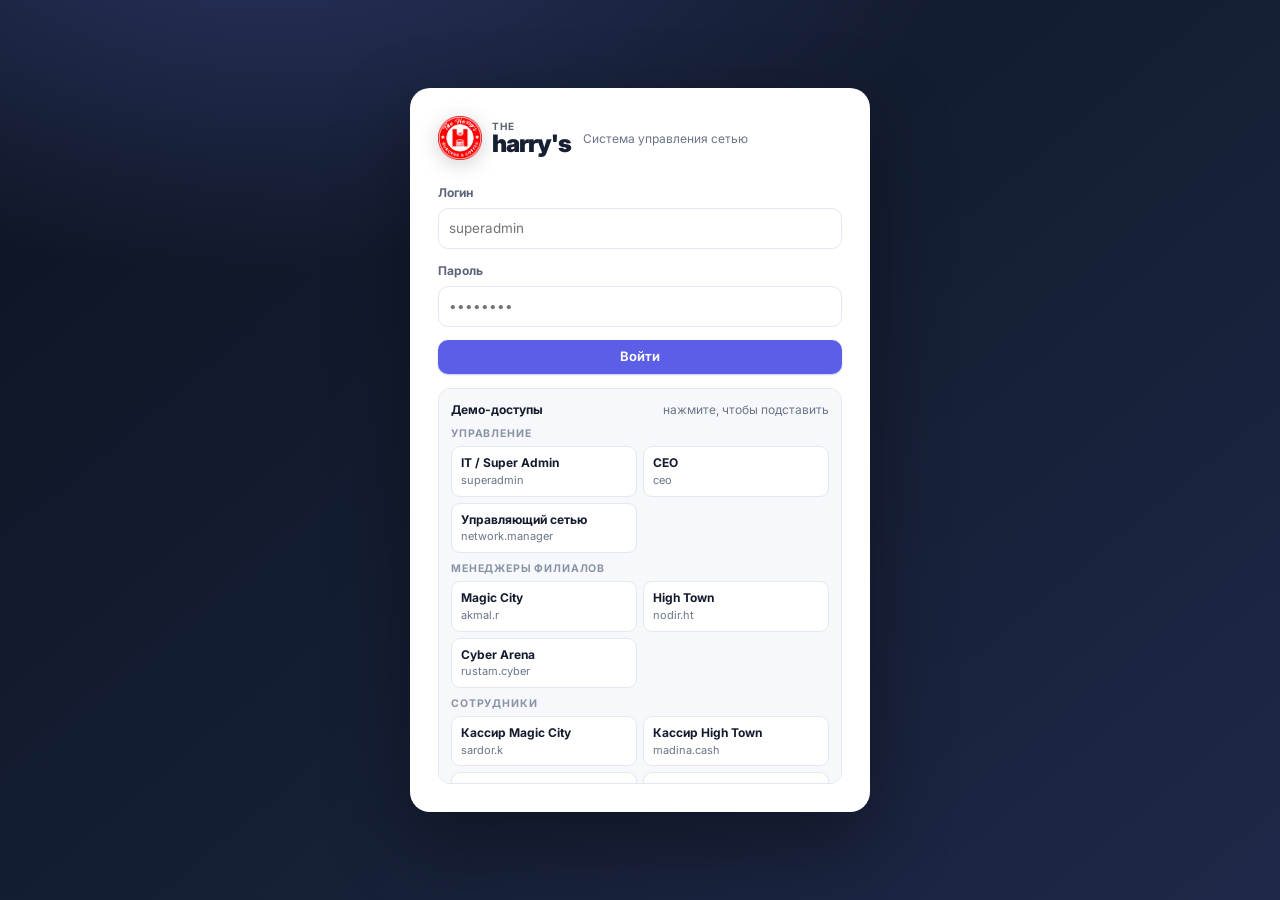
==== index.html @ 02c543fb "the harry's V20: стабильность, Центр платежей CEO, цепочки склада, Excel, мобильная версия" ====
<!DOCTYPE html>
<html lang="ru">
<head>
  <meta charset="UTF-8" />
  <meta name="viewport" content="width=device-width, initial-scale=1.0" />
  <title>the harry's — система управления</title>
  <link rel="preconnect" href="https://fonts.googleapis.com">
  <link rel="preconnect" href="https://fonts.gstatic.com" crossorigin>
  <link href="https://fonts.googleapis.com/css2?family=Inter:wght@400;500;600;700;800&display=swap" rel="stylesheet">
  <style>
    :root{
      --bg:#f6f8fb;--panel:#fff;--text:#172033;--muted:#72809b;--line:#e7ebf2;
      --nav:#101827;--nav2:#172235;--accent:#5f64ff;--accent-soft:#eef0ff;
      --red:#e74b55;--red-soft:#fff0f1;--green:#22a06b;--green-soft:#eaf8f1;
      --yellow:#d99216;--yellow-soft:#fff7e8;--blue:#3276e8;--blue-soft:#edf4ff;
      --shadow:0 12px 30px rgba(22,34,58,.07);--r:18px;
    }
    *{box-sizing:border-box} body{margin:0;font-family:Inter,system-ui,sans-serif;background:var(--bg);color:var(--text)}
    button,input,select,textarea{font:inherit} button{cursor:pointer}
    .app{display:grid;grid-template-columns:270px 1fr;min-height:100vh}
    aside{background:linear-gradient(180deg,var(--nav),#0c1320);color:#d6deea;padding:20px 14px;position:sticky;top:0;height:100vh;overflow:auto}
    .brand{display:flex;align-items:center;gap:12px;padding:7px 10px 24px;font-weight:800;color:#fff}.logo{width:38px;height:38px;border-radius:12px;background:linear-gradient(135deg,#7b7fff,#575cff);display:grid;place-items:center;box-shadow:0 8px 22px rgba(95,100,255,.35)}
    .nav-title{font-size:11px;letter-spacing:.12em;text-transform:uppercase;color:#6f7d94;padding:14px 12px 7px}.nav-item{display:flex;align-items:center;gap:11px;padding:11px 12px;border-radius:11px;margin:3px 0;color:#aeb9ca;text-decoration:none;font-size:14px;font-weight:600}.nav-item:hover,.nav-item.active{background:var(--nav2);color:#fff}.nav-item.active{box-shadow:inset 3px 0 0 #7378ff}.dot{width:8px;height:8px;border-radius:50%;background:#727cff}.badge{margin-left:auto;background:#26354e;border-radius:999px;padding:2px 8px;font-size:11px}
    main{min-width:0}.topbar{height:76px;background:rgba(255,255,255,.92);border-bottom:1px solid var(--line);display:flex;align-items:center;justify-content:space-between;padding:0 28px;position:sticky;top:0;z-index:10;backdrop-filter:blur(12px)}
    .top-left{display:flex;gap:12px;align-items:center}.branch-select{border:1px solid var(--line);background:#fff;border-radius:11px;padding:10px 13px;font-weight:600;color:var(--text)}.user{display:flex;align-items:center;gap:10px}.avatar{width:38px;height:38px;border-radius:50%;background:#e7eaff;display:grid;place-items:center;font-weight:800;color:var(--accent)}
    .content{padding:26px 28px 50px;max-width:1600px;margin:auto}.page{display:none}.page.active{display:block}.page-head{display:flex;justify-content:space-between;gap:18px;align-items:flex-start;margin-bottom:22px}.page-head h1{margin:0 0 7px;font-size:28px}.subtitle{color:var(--muted);font-size:14px}
    .btn{border:0;border-radius:11px;padding:10px 14px;font-weight:700;display:inline-flex;align-items:center;gap:8px}.btn.primary{background:var(--accent);color:white}.btn.secondary{background:white;border:1px solid var(--line);color:var(--text)}.btn.danger{background:var(--red-soft);color:var(--red)}
    .grid{display:grid;gap:16px}.kpis{grid-template-columns:repeat(4,minmax(0,1fr));margin-bottom:18px}.card{background:var(--panel);border:1px solid var(--line);border-radius:var(--r);box-shadow:var(--shadow)}.kpi{padding:18px}.kpi-label{font-size:13px;color:var(--muted);margin-bottom:9px}.kpi-val{font-size:26px;font-weight:800}.delta{font-size:12px;margin-top:8px}.good{color:var(--green)}.bad{color:var(--red)}.warn{color:var(--yellow)}
    .split{grid-template-columns:1.35fr .65fr}.panel{padding:18px}.panel h3{font-size:16px;margin:0 0 15px}.table-wrap{overflow:auto;border:1px solid var(--line);border-radius:14px}table{width:100%;border-collapse:collapse;min-width:880px;background:#fff}th,td{text-align:left;padding:12px 13px;border-bottom:1px solid var(--line);font-size:13px;white-space:nowrap}th{background:#fafbfc;color:#68758c;font-size:12px;font-weight:700}tbody tr:hover{background:#fbfcfe}tbody tr:last-child td{border-bottom:0}.status{display:inline-flex;align-items:center;gap:6px;border-radius:999px;padding:5px 9px;font-size:11px;font-weight:700}.status.green{background:var(--green-soft);color:var(--green)}.status.red{background:var(--red-soft);color:var(--red)}.status.yellow{background:var(--yellow-soft);color:var(--yellow)}.status.blue{background:var(--blue-soft);color:var(--blue)}
    .filters{display:flex;flex-wrap:wrap;gap:9px;margin-bottom:14px}.filter,input,select{border:1px solid var(--line);background:#fff;border-radius:10px;padding:10px 11px;color:var(--text)}.filter{font-size:13px}.filter.active{background:var(--accent-soft);border-color:#ccd0ff;color:#4d52e7;font-weight:700}
    .branch-grid{grid-template-columns:repeat(3,minmax(0,1fr))}.branch-card{padding:18px}.branch-card-top{display:flex;justify-content:space-between;align-items:center}.branch-card h3{margin:0}.mini{font-size:12px;color:var(--muted)}.progress{height:7px;background:#eef1f6;border-radius:99px;overflow:hidden;margin:14px 0 8px}.progress span{display:block;height:100%;background:var(--accent);border-radius:99px}.branch-stats{display:grid;grid-template-columns:1fr 1fr;gap:11px;margin-top:15px}.metric{background:#f8f9fc;padding:11px;border-radius:11px}.metric b{display:block;margin-top:4px}
    .alert-list{display:grid;gap:10px}.alert{border:1px solid var(--line);border-radius:12px;padding:12px 13px;display:flex;gap:11px;align-items:flex-start}.alert .ico{width:32px;height:32px;border-radius:10px;display:grid;place-items:center;background:var(--red-soft)}.alert p{margin:3px 0 0;color:var(--muted);font-size:12px}
    .tabs{display:flex;gap:8px;border-bottom:1px solid var(--line);margin-bottom:18px;overflow:auto}.tab{border:0;background:transparent;padding:12px 13px;color:var(--muted);font-weight:700;border-bottom:2px solid transparent}.tab.active{color:var(--accent);border-color:var(--accent)}
    .inventory-row-input{width:100px}.low td{background:#fff8f8}.low td:first-child{box-shadow:inset 3px 0 0 var(--red)}
    .summary-box{display:grid;grid-template-columns:repeat(5,1fr);gap:10px;margin-bottom:16px}.sum{padding:13px;border-radius:12px;background:#f8f9fc}.sum small{display:block;color:var(--muted);margin-bottom:5px}.sum b{font-size:18px}
    .flow{display:flex;align-items:center;gap:8px;flex-wrap:wrap}.flow-step{padding:8px 11px;border-radius:10px;background:#f4f6fa;font-size:12px;font-weight:700}.arrow{color:#a0aabe}
    .modal{position:fixed;inset:0;background:rgba(7,12,20,.48);display:none;align-items:center;justify-content:center;z-index:100;padding:20px}.modal.show{display:flex}.modal-card{width:min(680px,100%);max-height:88vh;overflow:auto;background:white;border-radius:20px;padding:22px;box-shadow:0 28px 80px rgba(0,0,0,.24)}.modal-head{display:flex;justify-content:space-between;align-items:center;margin-bottom:18px}.modal-head h2{margin:0}.form-grid{display:grid;grid-template-columns:1fr 1fr;gap:13px}.field{display:grid;gap:6px}.field label{font-size:12px;color:var(--muted);font-weight:700}.field.full{grid-column:1/-1}.field input,.field select,.field textarea{width:100%;border:1px solid var(--line);border-radius:10px;padding:10px}.modal-actions{display:flex;justify-content:flex-end;gap:9px;margin-top:18px}
    .toast{position:fixed;right:26px;bottom:26px;background:#172033;color:#fff;padding:12px 15px;border-radius:12px;display:none;z-index:200;font-size:13px;box-shadow:var(--shadow)}.toast.show{display:block}
    .user-card{padding:16px;display:grid;gap:12px}.user-card-head{display:flex;align-items:flex-start;justify-content:space-between;gap:12px}.user-ident{display:flex;gap:11px;align-items:center}.user-avatar{width:42px;height:42px;border-radius:13px;background:var(--accent-soft);display:grid;place-items:center;font-weight:800;color:var(--accent)}.chips{display:flex;gap:6px;flex-wrap:wrap}.chip{padding:5px 8px;border-radius:999px;background:#f2f4f8;font-size:11px;font-weight:700;color:#596780}.chip.branch{background:var(--blue-soft);color:var(--blue)}.chip.role{background:var(--accent-soft);color:#5157da}.perm-grid{display:grid;grid-template-columns:repeat(4,minmax(0,1fr));gap:8px}.perm{border:1px solid var(--line);border-radius:10px;padding:9px;background:#fff;font-size:12px;display:flex;gap:7px;align-items:center}.perm input{margin:0}.access-note{padding:12px 14px;border-radius:12px;background:var(--yellow-soft);color:#875d12;font-size:13px;margin-bottom:14px}.toolbar{display:flex;gap:9px;flex-wrap:wrap;align-items:center}.toolbar .filter{min-width:160px}.access-layout{display:grid;grid-template-columns:1.05fr .95fr;gap:16px}.branch-access-list{display:grid;gap:8px}.branch-access-row{display:flex;align-items:center;justify-content:space-between;border:1px solid var(--line);border-radius:11px;padding:10px 12px}.switch{display:inline-flex;align-items:center;gap:8px;font-size:12px;font-weight:700}.switch input{width:auto}.danger-zone{border:1px solid #ffd5d8;background:#fff8f8;border-radius:12px;padding:12px}.small-label{font-size:11px;color:var(--muted);font-weight:700;text-transform:uppercase;letter-spacing:.08em}
    .login-screen{position:fixed;inset:0;z-index:1000;background:linear-gradient(135deg,#0d1422,#16233a 55%,#29335c);display:grid;place-items:center;padding:20px}.login-screen.hidden{display:none}.login-card{width:min(460px,100%);background:#fff;border-radius:24px;padding:28px;box-shadow:0 30px 90px rgba(0,0,0,.34)}.login-brand{display:flex;gap:12px;align-items:center;margin-bottom:24px}.login-brand h1{font-size:20px;margin:0}.login-brand p{margin:3px 0 0;color:var(--muted);font-size:12px}.login-card .field{margin-bottom:13px}.login-error{display:none;background:var(--red-soft);color:var(--red);padding:10px 12px;border-radius:10px;font-size:12px;margin-bottom:12px}.login-error.show{display:block}.login-demo{margin-top:14px;background:#f7f8fb;border:1px solid var(--line);border-radius:12px;padding:11px;font-size:12px;color:var(--muted)}.top-user-btn{border:0;background:transparent;padding:0}.logout-btn{border:1px solid var(--line);background:#fff;border-radius:10px;padding:8px 10px;font-weight:700;font-size:12px}.restricted{opacity:.55;pointer-events:none}.access-denied{padding:30px;text-align:center}.access-denied h2{margin:0 0 8px}.access-denied p{color:var(--muted)}

    .org-chain-layout{display:grid;grid-template-columns:1.25fr .95fr;gap:18px}.org-chain-stage{padding:24px;background:linear-gradient(180deg,#fbfbff,#f6f8ff);border:1px solid #e6e9f7}.org-central-stack{display:flex;flex-direction:column;align-items:center;position:relative;margin-bottom:34px}.org-central-stack::after{content:'';position:absolute;left:50%;bottom:-34px;width:2px;height:34px;background:#d9deef}.org-central-node{width:min(360px,100%);padding:18px 22px 16px;text-align:center;border:1.5px solid #cfd3ff;border-radius:28px;background:#fff;box-shadow:0 8px 24px rgba(92,105,160,.06)}.org-central-node.selected,.org-branch-col.selected .org-branch-node{border-color:#afb8ff;box-shadow:0 16px 36px rgba(95,100,255,.12)}.org-node-badge{display:inline-flex;align-items:center;justify-content:center;padding:7px 12px;border-radius:999px;background:#eef0ff;color:#5863ee;font-size:11px;font-weight:800;margin-bottom:12px}.org-central-logo,.org-branch-logo{width:58px;height:58px;border-radius:18px;background:#e8ecff;display:grid;place-items:center;font-size:26px;font-weight:800;color:#5660ed;margin:0 auto 14px}.org-central-node h2,.org-branch-node h3{margin:0;color:#1f2940}.org-stats-row{display:grid;grid-template-columns:repeat(3,1fr);gap:10px;margin-top:16px}.org-stat{background:#f5f7fc;border-radius:16px;padding:12px 8px}.org-stat b{display:block;font-size:16px;color:#1f2940}.org-stat span{font-size:11px;color:#7b8798;line-height:1.25;display:block;margin-top:4px}.org-central-team{display:grid;grid-template-columns:repeat(3,minmax(0,1fr));gap:16px;position:relative;padding-top:24px;margin-top:16px;width:100%}.org-central-team::before{content:'';position:absolute;left:16%;right:16%;top:0;height:2px;background:#d9deef}.org-central-team .staff-mini::before{content:'';position:absolute;left:50%;top:-18px;width:2px;height:18px;background:#d9deef}.org-branches-stage{position:relative;padding-top:34px}.org-branches-stage::before{content:'';position:absolute;left:10%;right:10%;top:0;height:2px;background:#d9deef}.org-branches-grid{display:grid;grid-template-columns:repeat(3,minmax(260px,1fr));gap:26px;align-items:start}.org-branch-col{position:relative;padding-top:34px}.org-branch-col::before{content:'';position:absolute;left:50%;top:0;width:2px;height:34px;background:#d9deef}.org-branch-col.dim{opacity:.5}.org-branch-node{padding:18px 18px 16px;text-align:center;border:1.5px solid #d8dcef;border-radius:26px;background:#fff;box-shadow:0 8px 24px rgba(92,105,160,.05)}.org-branch-node p{margin:0;color:var(--muted);font-size:13px}.org-team-list{display:grid;grid-template-columns:1fr;gap:14px;position:relative;padding-top:24px;margin-top:14px}.org-team-list::before{content:'';position:absolute;left:50%;top:0;width:2px;height:24px;background:#d9deef}.staff-mini{position:relative;padding:16px 16px 14px;border-radius:22px;border:1px solid #dde2ef;background:#fff;box-shadow:0 8px 24px rgba(92,105,160,.05)}.staff-mini::before{content:'';position:absolute;left:50%;top:-14px;width:2px;height:14px;background:#d9deef}.staff-mini-head{display:flex;align-items:flex-start;justify-content:space-between;gap:10px;margin-bottom:12px}.staff-mini-person{display:flex;gap:12px;align-items:center}.staff-avatar{width:44px;height:44px;border-radius:50%;display:grid;place-items:center;background:#eff2f8;font-weight:800;color:#43516a}.staff-mini-role{font-size:11px;font-weight:800;color:#4e55d9;background:#eef0ff;border-radius:999px;padding:6px 9px;display:inline-flex;margin-bottom:10px}.staff-mini-grid{display:grid;grid-template-columns:1fr 1fr;gap:10px 14px;margin:12px 0}.staff-mini-grid div{font-size:12px;color:#7a8597}.staff-mini-grid b{display:block;color:#202a41;font-size:13px;margin-top:3px}.staff-mini-actions{display:flex;gap:8px;flex-wrap:wrap;margin-top:12px}.org-focus-grid{display:grid;grid-template-columns:repeat(4,minmax(0,1fr));gap:12px;margin-top:16px}.focus-metric{background:#f8f9fc;border-radius:12px;padding:12px}.focus-metric small{display:block;color:var(--muted);margin-bottom:5px}.focus-metric b{font-size:18px}.focus-team-list{display:grid;grid-template-columns:repeat(2,minmax(0,1fr));gap:12px;margin-top:16px}.org-node-clickable,.staff-mini,.org-branch-node,.org-central-node{cursor:pointer;transition:.18s ease}.org-node-clickable:hover,.staff-mini:hover,.org-branch-node:hover,.org-central-node:hover{transform:translateY(-2px);box-shadow:0 16px 28px rgba(17,30,67,.10)}.org-branch-col.selected .org-team-list .staff-mini.selected,.org-central-team .staff-mini.selected{border-color:#b9befd;box-shadow:0 18px 32px rgba(95,100,255,.15)}.org-detail-panel{display:grid;gap:16px}.org-detail-head{display:flex;justify-content:space-between;gap:12px;align-items:flex-start}.org-detail-title{display:flex;gap:12px;align-items:center}.detail-avatar{width:58px;height:58px;border-radius:16px;display:grid;place-items:center;background:#eef0ff;color:#5f64ff;font-size:24px;font-weight:800}.detail-grid{display:grid;grid-template-columns:repeat(2,minmax(0,1fr));gap:10px}.detail-item{background:#f8f9fc;border-radius:12px;padding:12px}.detail-item small{display:block;color:var(--muted);margin-bottom:4px}.detail-item b{font-size:15px}.action-grid{display:grid;grid-template-columns:repeat(3,minmax(0,1fr));gap:10px}.action-btn{border:1px solid var(--line);border-radius:12px;background:#fff;padding:12px;font-weight:700;text-align:left;cursor:pointer}.action-btn:hover{background:#f8faff;border-color:#cbd2ff}.timeline{display:grid;gap:10px}.timeline-row{display:flex;gap:10px;align-items:flex-start;padding:10px 0;border-top:1px dashed var(--line)}.timeline-row:first-child{border-top:0;padding-top:0}.timeline-dot{width:10px;height:10px;border-radius:50%;background:#5f64ff;margin-top:6px;flex:none}.primary-tag{display:inline-flex;align-items:center;gap:6px;padding:6px 10px;border-radius:999px;background:#eef0ff;color:#4f56de;font-size:12px;font-weight:800}.approved-note{margin-bottom:16px;display:flex;justify-content:space-between;gap:12px;align-items:center}.approved-note p{margin:0;color:var(--muted);font-size:13px}@media(max-width:1100px){.org-chain-layout{grid-template-columns:1fr}.org-branches-grid{grid-template-columns:repeat(2,minmax(260px,1fr))}.org-central-team,.org-focus-grid,.action-grid{grid-template-columns:repeat(2,minmax(0,1fr))}}@media(max-width:900px){.org-branches-stage::before{left:18%;right:18%}.org-central-team,.org-focus-team-list,.org-branches-grid{display:grid;grid-template-columns:1fr}.staff-mini-grid,.detail-grid,.action-grid{grid-template-columns:1fr}.org-focus-grid{grid-template-columns:1fr}.org-detail-head,.approved-note{flex-direction:column}}
    
    .network-org-wrap{display:block}
    .network-org-scroll{overflow:auto;border:1px solid var(--line);border-radius:24px;background:radial-gradient(circle at 50% 35%,rgba(245,247,255,.96),#fff 48%);box-shadow:var(--shadow)}
    .network-org-canvas{position:relative;width:1320px;height:1120px;margin:auto;overflow:hidden}
    .network-org-canvas svg{position:absolute;inset:0;width:100%;height:100%;pointer-events:none;z-index:1}
    .net-line{fill:none;stroke:#324d79;stroke-width:1.55;stroke-dasharray:5 5;opacity:.8}
    .net-line.solid{stroke-dasharray:none;opacity:.38}
    .net-node{position:absolute;z-index:3;transform:translate(-50%,-50%);text-align:center;cursor:pointer;transition:transform .18s ease,filter .18s ease}
    .net-node:hover{transform:translate(-50%,-50%) scale(1.04);filter:drop-shadow(0 12px 20px rgba(35,50,86,.12))}
    .net-circle{width:102px;height:102px;border-radius:50%;background:#fff;border:2px solid #d4d9e7;display:grid;place-items:center;position:relative;margin:auto;box-shadow:0 7px 22px rgba(32,47,82,.08)}
    .net-circle::before{content:'';position:absolute;width:112px;height:112px;border-radius:50%;border:1.8px dashed #2d466d;opacity:.42}
    .net-circle::after{content:'';position:absolute;left:12px;right:12px;top:-8px;height:48px;border-top:7px solid var(--net-color,#2e82cf);border-radius:80px 80px 0 0}
    .net-icon{font-size:32px;font-weight:800;color:#1f3355;line-height:1}.net-icon.small{font-size:21px}
    .net-label{display:inline-block;margin-top:9px;padding:8px 16px;border-radius:18px;background:var(--net-label,#dceeff);font-weight:800;font-size:17px;color:#132341;white-space:nowrap}
    .net-sub{font-size:12px;color:#75829a;margin-top:5px;font-weight:700;line-height:1.25}
    .net-node.small .net-circle{width:70px;height:70px}.net-node.small .net-circle::before{width:78px;height:78px}.net-node.small .net-circle::after{left:8px;right:8px;top:-6px;height:31px;border-top-width:5px}.net-node.small .net-label{font-size:13px;padding:0;margin-top:8px;background:transparent;white-space:normal;max-width:128px;line-height:1.18}.net-node.small .net-sub{font-size:11px;margin-top:3px;max-width:136px;line-height:1.22}
    .net-node.super,.net-node.ceoMain{--net-color:#f2b94b;--net-label:#fff0ae}.net-node.superadmin{--net-color:#6c7a91;--net-label:#edf0f4}.net-node.networkManager{--net-color:#2883cf;--net-label:#dceeff}.net-node.central{--net-color:#f6bd12;--net-label:#fff0ae}.net-node.branch{--net-color:#2687d1;--net-label:#dceeff}.net-node.staff{--net-color:#ef1764;--net-label:transparent}.net-node.supply,.net-node.suppliers{--net-color:#10a95b;--net-label:#dff5e8}
    .net-node.selected .net-circle{box-shadow:0 0 0 7px rgba(95,100,255,.12),0 14px 32px rgba(42,53,118,.16)}
    .net-node.selected .net-label{outline:2px solid rgba(95,100,255,.25)}
    .net-help{display:flex;align-items:center;justify-content:space-between;gap:12px;margin-bottom:14px}.net-help p{margin:0;color:var(--muted);font-size:13px}
    .org-editor-bar{display:flex;align-items:center;gap:12px;flex-wrap:wrap;margin:0 0 14px;padding:12px 14px;border:1px solid #dfe4f2;border-radius:16px;background:#f8faff}.org-editor-bar label{display:flex;align-items:center;gap:10px;font-size:12px;font-weight:800;color:#44516b}.org-editor-bar input[type=range]{width:150px}.network-org-canvas.editing .net-node{cursor:grab}.network-org-canvas.editing .net-node:active{cursor:grabbing}.network-org-canvas.editing .net-node{outline:1px dashed transparent}.network-org-canvas.editing .net-node:hover{outline-color:#7a86ff;border-radius:16px}.network-org-canvas.editing{background-image:linear-gradient(rgba(80,96,140,.05) 1px,transparent 1px),linear-gradient(90deg,rgba(80,96,140,.05) 1px,transparent 1px);background-size:20px 20px}.net-node{--org-scale:1}.net-node .net-circle,.net-node .net-label,.net-node .net-sub{transform:scale(var(--org-scale));transform-origin:center top}.net-node .net-label{transform-origin:center top}.net-node .net-sub{transform-origin:center top}
    @media(max-width:1250px){.network-org-scroll{max-width:100%}.network-org-canvas{width:1220px;height:1100px}}
@media(max-width:1100px){.app{grid-template-columns:78px 1fr}.brand span,.nav-item span,.nav-title,.badge{display:none}aside{padding:18px 10px}.nav-item{justify-content:center}.kpis,.branch-grid{grid-template-columns:repeat(2,1fr)}.split{grid-template-columns:1fr}.summary-box{grid-template-columns:repeat(3,1fr)}}
    @media(max-width:700px){.app{grid-template-columns:1fr}aside{display:none}.content{padding:18px 14px}.topbar{padding:0 14px}.kpis,.branch-grid{grid-template-columns:1fr}.summary-box{grid-template-columns:1fr 1fr}.page-head{flex-direction:column}.form-grid{grid-template-columns:1fr}.field.full{grid-column:1}.user .name{display:none}}

    .dash-click{cursor:pointer;transition:.18s ease}.dash-click:hover{transform:translateY(-2px);box-shadow:0 16px 34px rgba(31,45,78,.10)}.dash-section-head{display:flex;justify-content:space-between;align-items:center;gap:12px;margin-bottom:12px}.dash-section-head h3{margin:0}.dash-grid-6{display:grid;grid-template-columns:repeat(3,minmax(0,1fr));gap:12px}.dash-mini-card{padding:14px;border:1px solid var(--line);border-radius:14px;background:#fff}.dash-mini-card b{font-size:18px;display:block;margin-top:5px}.dashboard-recent td{font-size:12px}@media(max-width:900px){.dash-grid-6{grid-template-columns:1fr}}

    .harrys-logo{display:inline-flex;align-items:center;gap:10px;color:#fff;line-height:1}.harrys-logo img{width:32px;height:32px;object-fit:contain;display:block;filter:drop-shadow(0 4px 10px rgba(0,0,0,.18))}.harrys-logo .word{font-weight:900;font-size:18px;letter-spacing:-.04em}.harrys-logo .word small{font-size:10px;font-weight:700;display:block;letter-spacing:.08em;text-transform:uppercase;opacity:.7;margin-bottom:1px}
    .login-brand .harrys-logo{color:#172033}.login-brand .harrys-logo img{width:44px;height:44px}.login-brand .harrys-logo .word{font-size:24px}.expense-donut{position:relative;overflow:hidden}.expense-donut-center{position:absolute;inset:50%;transform:translate(-50%,-50%);width:98px;height:98px;border-radius:50%;background:#fff;display:grid;place-items:center;z-index:2;box-shadow:0 6px 18px rgba(20,33,61,.08)}.expense-donut-center img{width:74px;height:74px;object-fit:contain;display:block}@media(max-width:900px){.expense-donut-center{width:88px;height:88px}.expense-donut-center img{width:66px;height:66px}}
    .sales-toolbar{display:flex;gap:9px;flex-wrap:wrap;align-items:end;margin-bottom:16px}.sales-toolbar .field{min-width:150px}.sales-toolbar label{font-size:11px;color:var(--muted);font-weight:700}.analytics-grid{display:grid;grid-template-columns:repeat(4,minmax(0,1fr));gap:12px;margin-bottom:16px}.analytics-card{padding:15px}.analytics-card small{color:var(--muted);display:block;margin-bottom:6px}.analytics-card b{font-size:21px}.trend-up{color:var(--green)}.trend-down{color:var(--red)}.product-bar{display:flex;align-items:center;gap:10px;margin:10px 0}.product-bar .bar-bg{height:8px;background:#eef1f6;border-radius:99px;overflow:hidden;flex:1}.product-bar .bar-fill{height:100%;background:var(--accent);border-radius:99px}.product-bar .name{min-width:160px;font-size:12px;font-weight:700}.product-bar .val{min-width:90px;text-align:right;font-size:12px;color:var(--muted)}
    .cashier-mobile{display:grid;grid-template-columns:1fr 1fr;gap:16px}.cashier-quick{padding:18px}.cashier-quick .big-sale-btn{width:100%;justify-content:center;padding:16px;font-size:16px}.ceo-grid{display:grid;grid-template-columns:repeat(4,minmax(0,1fr));gap:14px;margin-bottom:16px}.ceo-card{padding:16px}.task-card{padding:16px;display:grid;gap:11px}.task-photo{width:100%;max-height:220px;object-fit:cover;border-radius:12px;border:1px solid var(--line)}.task-meta{display:flex;flex-wrap:wrap;gap:7px}.task-board{display:grid;grid-template-columns:repeat(3,minmax(0,1fr));gap:16px}.task-column{background:#f8f9fc;border:1px solid var(--line);border-radius:16px;padding:12px;min-height:180px}.task-column h3{margin:0 0 12px}.request-items-editor{max-height:48vh;overflow:auto}.req-short{color:var(--red);font-weight:700}.photo-preview{max-width:180px;max-height:120px;border-radius:10px;margin-top:8px;display:none}.ceo-branch-row{display:grid;grid-template-columns:1.4fr repeat(4,.8fr);gap:8px;align-items:center;padding:10px 0;border-bottom:1px solid var(--line);font-size:13px}.ceo-branch-row:last-child{border-bottom:0}
    .ceo-filter-panel{margin-bottom:16px}.ceo-kpis{display:grid;grid-template-columns:repeat(5,minmax(0,1fr));gap:12px;margin-bottom:16px}.ceo-kpi{padding:16px}.ceo-kpi .big{font-size:24px;font-weight:800;margin-top:6px}.ceo-chart-grid{display:grid;grid-template-columns:1.2fr .8fr;gap:16px;margin-bottom:16px}.ceo-chart{padding:18px}.chart-bars{display:flex;align-items:flex-end;gap:10px;height:220px;padding:18px 4px 30px;border-bottom:1px solid var(--line)}.chart-bar-wrap{flex:1;min-width:38px;text-align:center}.chart-bar{width:100%;max-width:58px;margin:0 auto;border-radius:10px 10px 3px 3px;background:linear-gradient(180deg,#7077ff,#a7abff);min-height:4px}.chart-bar.prev{background:linear-gradient(180deg,#c8ccd8,#e5e7ed)}.chart-bar-label{font-size:11px;color:var(--muted);margin-top:7px;white-space:nowrap}.chart-bar-value{font-size:10px;font-weight:700;color:#39445b;margin-bottom:5px}.finance-compare{display:grid;gap:14px}.finance-row{display:grid;grid-template-columns:110px 1fr 105px;gap:10px;align-items:center}.finance-track{height:12px;border-radius:99px;background:#eef1f6;overflow:hidden}.finance-fill{height:100%;border-radius:99px;background:#6870f5}.finance-fill.expense{background:#ef6b73}.expense-donut{width:180px;height:180px;border-radius:50%;margin:10px auto 18px;position:relative}.expense-donut::after{content:'';position:absolute;inset:38px;background:#fff;border-radius:50%}.legend{display:grid;gap:8px}.legend-row{display:flex;justify-content:space-between;gap:12px;font-size:12px}.legend-left{display:flex;gap:8px;align-items:center}.legend-dot{width:10px;height:10px;border-radius:50%}.ceo-table-row{display:grid;grid-template-columns:1.2fr repeat(4,1fr);gap:10px;padding:11px 0;border-bottom:1px solid var(--line);font-size:13px}.ceo-table-row:last-child{border-bottom:0}.trend-line{height:180px;position:relative}.trend-line svg{width:100%;height:100%}.trend-gridline{stroke:#e8ebf2;stroke-width:1}.trend-current{fill:none;stroke:#626af4;stroke-width:3}.trend-previous{fill:none;stroke:#bfc4d1;stroke-width:2;stroke-dasharray:5 5}.ceo-section-title{display:flex;justify-content:space-between;gap:12px;align-items:center;margin-bottom:12px}.ceo-section-title h3{margin:0}.ceo-badge-up{color:#188a5b}.ceo-badge-down{color:#d94c55}@media(max-width:1050px){.ceo-kpis{grid-template-columns:repeat(2,1fr)}.ceo-chart-grid{grid-template-columns:1fr}.ceo-table-row{grid-template-columns:1.2fr 1fr 1fr}.ceo-table-row .hide-md{display:none}}
    @media(max-width:900px){.analytics-grid,.ceo-grid{grid-template-columns:repeat(2,1fr)}.cashier-mobile,.task-board{grid-template-columns:1fr}.sales-toolbar{display:grid;grid-template-columns:1fr 1fr}.sales-toolbar .field{min-width:0}.ceo-branch-row{grid-template-columns:1fr 1fr}.ceo-branch-row .mobile-hide{display:none}}
        .ceo-big-chart{padding:22px;min-height:420px}.ceo-big-chart h3{margin:0 0 6px}.ceo-big-bars{display:flex;align-items:flex-end;gap:18px;height:300px;padding:28px 12px 42px;border-bottom:1px solid var(--line)}.ceo-big-bar-wrap{flex:1;min-width:90px;text-align:center;cursor:pointer;padding:8px;border-radius:14px;transition:.18s}.ceo-big-bar-wrap:hover{background:#f4f6ff;transform:translateY(-2px)}.ceo-big-bar{width:72px;max-width:78%;margin:auto;border-radius:12px 12px 4px 4px;background:linear-gradient(180deg,#626af4,#a6aaff);min-height:8px}.ceo-big-bar.exp{background:linear-gradient(180deg,#ef6b73,#f5a2a8)}.ceo-big-label{font-size:12px;font-weight:800;margin-top:9px}.ceo-big-value{font-size:12px;color:#3b4660;font-weight:800;margin-bottom:7px}.click-hint{font-size:11px;color:var(--muted);margin-top:3px}.finance-summary-grid{display:grid;grid-template-columns:repeat(5,minmax(0,1fr));gap:12px;margin-bottom:16px}.finance-entry-grid{display:grid;grid-template-columns:repeat(4,minmax(0,1fr));gap:12px}.finance-cat-card{padding:16px;cursor:pointer}.finance-cat-card:hover{box-shadow:0 14px 28px rgba(30,45,80,.09)}.finance-ledger-actions{display:flex;gap:8px;flex-wrap:wrap}.detail-list{display:grid;gap:8px;max-height:55vh;overflow:auto}.detail-line{display:grid;grid-template-columns:130px 1fr 140px;gap:10px;padding:10px;border-bottom:1px solid var(--line);font-size:13px}.detail-line:last-child{border-bottom:0}.ceo-pie-grid{display:grid;grid-template-columns:320px 1fr;gap:24px;align-items:center}.clickable-legend .legend-row{cursor:pointer;padding:9px;border-radius:10px}.clickable-legend .legend-row:hover{background:#f6f7fb}@media(max-width:900px){.finance-summary-grid{grid-template-columns:repeat(2,1fr)}.finance-entry-grid{grid-template-columns:1fr 1fr}.ceo-pie-grid{grid-template-columns:1fr}.detail-line{grid-template-columns:1fr}.ceo-big-bars{gap:8px}.ceo-big-bar-wrap{min-width:68px}}
@media(max-width:600px){.analytics-grid,.ceo-grid{grid-template-columns:1fr}.sales-toolbar{grid-template-columns:1fr}.summary-box{grid-template-columns:1fr 1fr}.modal-card{padding:16px}.content{padding:14px 10px 40px}.page-head h1{font-size:23px}.topbar{height:auto;min-height:68px;gap:8px;flex-wrap:wrap}.top-left{width:100%;overflow:auto}.cashier-quick{padding:14px}}
  
    .rent-contract-grid{display:grid;grid-template-columns:repeat(2,minmax(0,1fr));gap:16px}.rent-card{padding:18px}.rent-card.debt{border-color:#f3b8bd;background:linear-gradient(180deg,#fff,#fff9f9)}.rent-card.overdue{box-shadow:0 0 0 2px rgba(220,60,70,.08),var(--shadow)}.rent-card-head{display:flex;justify-content:space-between;gap:14px;align-items:flex-start}.rent-money-grid{display:grid;grid-template-columns:repeat(4,1fr);gap:8px;margin:14px 0}.rent-money{background:#f7f8fb;border-radius:12px;padding:10px}.rent-money small{display:block;color:var(--muted);font-size:11px}.rent-money b{display:block;margin-top:4px;font-size:14px}.rent-money.danger{background:#fff0f1;color:#c93643}.rent-months{display:grid;gap:7px;margin-top:12px;max-height:330px;overflow:auto}.rent-month{display:grid;grid-template-columns:95px 1fr 120px 110px;gap:10px;align-items:center;padding:9px 10px;border:1px solid var(--line);border-radius:10px;font-size:12px}.rent-month.overdue{border-color:#efb0b5;background:#fff5f5}.rent-progress{height:8px;background:#e9ecf3;border-radius:99px;overflow:hidden}.rent-progress>i{display:block;height:100%;background:#49a873;border-radius:99px}.rent-doc-actions{display:flex;gap:8px;flex-wrap:wrap;margin-top:12px}@media(max-width:900px){.rent-contract-grid{grid-template-columns:1fr}.rent-money-grid{grid-template-columns:repeat(2,1fr)}.rent-month{grid-template-columns:1fr 1fr}.rent-month .rent-progress{grid-column:1/-1}}

/* CEO chart spacing fix — keep every element in its own visual zone */
.ceo-chart,.ceo-big-chart{overflow:hidden;box-sizing:border-box}.ceo-chart-grid{gap:20px;margin-top:18px}
.ceo-chart-head{display:flex;align-items:flex-start;justify-content:space-between;gap:16px;flex-wrap:wrap;padding-bottom:18px;margin-bottom:18px;border-bottom:1px solid var(--line)}
.ceo-chart-head h3{margin:0 0 6px!important;line-height:1.25}.ceo-chart-head .mini{max-width:720px;line-height:1.5}
.ceo-big-chart{padding:26px 28px 30px;min-height:520px}
.ceo-big-bars{min-height:390px;padding:26px 8px 24px;margin-top:10px;box-sizing:border-box;display:grid;grid-template-columns:repeat(auto-fit,minmax(180px,1fr));align-items:end;gap:34px;border-bottom:1px solid var(--line)}
.ceo-big-bar-wrap{display:flex;flex-direction:column;justify-content:flex-end;align-items:center;min-height:320px;padding:12px 14px 10px;box-sizing:border-box;border-radius:18px;cursor:pointer;transition:.18s;background:#fff}
.ceo-big-bar-wrap:hover{background:#f7f8ff;transform:translateY(-2px)}
.ceo-big-bar{flex:0 0 auto;width:64px;max-width:64px}.ceo-big-value{min-height:22px;margin:0 0 14px;line-height:1.2;font-size:13px;text-align:center}.ceo-big-label{min-height:40px;margin-top:14px;display:flex;align-items:flex-start;justify-content:center;line-height:1.3;text-align:center;font-size:13px;padding:0 4px}.click-hint{min-height:18px;margin-top:7px;line-height:1.25;text-align:center}
.chart-bars{height:290px;padding:34px 10px 48px;box-sizing:border-box;gap:22px;margin-top:10px;display:grid;grid-template-columns:repeat(auto-fit,minmax(110px,1fr));align-items:end}.chart-bar-wrap{display:flex;flex-direction:column;justify-content:flex-end;align-items:center;min-height:100%;min-width:0;padding:6px 8px}.chart-bar-value{min-height:20px;margin-bottom:9px;text-align:center}.chart-bar-label{min-height:32px;white-space:normal;line-height:1.25;margin-top:10px;text-align:center}
.ceo-pie-grid{padding-top:8px}.clickable-legend{display:grid;gap:8px}.clickable-legend .legend-row{min-height:44px;align-items:center;padding:10px 12px;border-radius:12px}
@media(max-width:900px){.ceo-big-chart{padding:20px;min-height:460px}.ceo-big-bars{min-height:360px;padding:22px 8px 20px;gap:16px;grid-template-columns:repeat(3,minmax(140px,1fr));overflow-x:auto}.ceo-big-bar-wrap{min-width:140px;min-height:300px}.chart-bars{overflow-x:auto;gap:16px;grid-template-columns:repeat(3,minmax(100px,1fr))}.chart-bar-wrap{min-width:100px}.ceo-chart-head{padding-bottom:14px;margin-bottom:14px}}


/* Technical support */
.support-layout{display:grid;grid-template-columns:minmax(310px,.78fr) minmax(480px,1.45fr);gap:16px;align-items:start}.support-list-panel,.support-chat-panel{min-height:620px}.support-list-head{display:flex;align-items:flex-start;justify-content:space-between;gap:10px;margin-bottom:12px}.support-list-head select{max-width:170px}.support-search{width:100%;margin-bottom:12px}.support-ticket-list{display:grid;gap:9px;max-height:535px;overflow:auto;padding-right:3px}.support-ticket{border:1px solid var(--line);border-radius:14px;padding:12px;cursor:pointer;background:#fff;transition:.16s}.support-ticket:hover,.support-ticket.active{border-color:#9aa4ff;background:#f8f9ff}.support-ticket-top{display:flex;justify-content:space-between;gap:8px;align-items:flex-start}.support-ticket-title{font-weight:800;font-size:13px;line-height:1.35}.support-ticket-meta{font-size:11px;color:var(--muted);margin-top:6px;line-height:1.4}.support-priority{font-size:10px;font-weight:800;padding:4px 7px;border-radius:999px;background:#eef1f6;white-space:nowrap}.support-priority.high{background:#fff1d8;color:#a36a00}.support-priority.critical{background:#ffe8ea;color:#c33946}.support-status{display:inline-flex;margin-top:8px;font-size:10px;font-weight:800;padding:4px 7px;border-radius:999px;background:#eaf2ff;color:#42629a}.support-status.work{background:#fff3d7;color:#9b6900}.support-status.wait{background:#f0eaff;color:#6e4ca8}.support-status.done{background:#e7f7ee;color:#238258}.support-chat-panel{display:flex;flex-direction:column;padding:0!important;overflow:hidden}.support-chat-head{padding:18px 20px;border-bottom:1px solid var(--line);display:flex;justify-content:space-between;gap:12px;align-items:flex-start}.support-chat-title h2{margin:4px 0 6px;font-size:18px}.support-chat-info{display:flex;gap:7px;flex-wrap:wrap}.support-chat-messages{padding:20px;display:flex;flex-direction:column;gap:13px;overflow:auto;min-height:390px;max-height:470px;background:#f8f9fc}.support-msg{max-width:78%;padding:11px 13px;border-radius:15px;background:#fff;border:1px solid var(--line);align-self:flex-start}.support-msg.mine{align-self:flex-end;background:#edf0ff;border-color:#d4d8ff}.support-msg.it{border-left:3px solid #626af4}.support-msg-author{font-size:10px;font-weight:800;color:#5a6680;margin-bottom:5px}.support-msg-text{font-size:13px;line-height:1.45;white-space:pre-wrap}.support-msg-time{font-size:10px;color:var(--muted);margin-top:7px}.support-msg img{display:block;max-width:260px;max-height:210px;object-fit:cover;border-radius:10px;margin-top:9px;cursor:pointer}.support-reply{padding:14px 18px 18px;border-top:1px solid var(--line);background:#fff}.support-reply textarea{width:100%;resize:vertical;min-height:78px}.support-reply-actions{display:flex;justify-content:space-between;gap:10px;align-items:center;margin-top:9px;flex-wrap:wrap}.support-empty{margin:auto;text-align:center;padding:40px 20px;color:var(--muted)}.support-empty-icon{font-size:38px;margin-bottom:10px}.support-it-controls{display:flex;gap:8px;flex-wrap:wrap}.support-it-controls select{min-width:150px}@media(max-width:980px){.support-layout{grid-template-columns:1fr}.support-list-panel,.support-chat-panel{min-height:auto}.support-ticket-list{max-height:360px}.support-chat-messages{max-height:430px}}@media(max-width:600px){.support-chat-head{flex-direction:column}.support-msg{max-width:92%}.support-list-head{flex-direction:column}.support-list-head select{max-width:none;width:100%}}

.chart-branch-switch{display:flex;gap:7px;flex-wrap:wrap;margin:10px 0 14px}.chart-branch-btn{border:1px solid var(--line);background:#fff;border-radius:999px;padding:7px 11px;font-size:11px;font-weight:800;color:#526078;cursor:pointer}.chart-branch-btn:hover{border-color:#aeb5ff;background:#f7f8ff}.chart-branch-btn.active{background:#eef0ff;border-color:#8e95ff;color:#4f56de}.branch-compare-grid{display:grid;grid-template-columns:repeat(auto-fit,minmax(180px,1fr));gap:14px}.branch-compare-card{padding:14px;border:1px solid var(--line);border-radius:14px;background:#fff;cursor:pointer}.branch-compare-card:hover{background:#f8f9ff}.branch-compare-card b{display:block;font-size:18px;margin-top:5px}.branch-compare-card .mini{margin-top:4px}

/* mobile-responsive-access-v1 */
.mobile-menu-btn{display:none;width:42px;height:42px;border:1px solid var(--line);border-radius:12px;background:#fff;color:var(--text);font-size:21px;align-items:center;justify-content:center;flex:none}.mobile-nav-overlay{display:none}
@media(max-width:900px){
  .perm-grid{grid-template-columns:repeat(2,minmax(0,1fr))}.access-layout{grid-template-columns:1fr}.toolbar .filter{min-width:0;flex:1 1 180px}
  .user-card>div:last-child{flex-wrap:wrap}.user-card>div:last-child .btn{flex:1;justify-content:center;min-width:130px}
}
@media(max-width:700px){
  body.mobile-nav-open{overflow:hidden}.app{display:block;min-height:100vh}.mobile-menu-btn{display:inline-flex}
  aside{display:block;position:fixed;left:0;top:0;bottom:0;width:min(86vw,320px);height:100dvh;z-index:1200;transform:translateX(-105%);transition:transform .22s ease;box-shadow:20px 0 55px rgba(5,12,25,.28);padding-top:16px}
  body.mobile-nav-open aside{transform:translateX(0)}
  .mobile-nav-overlay{display:block;position:fixed;inset:0;background:rgba(7,12,20,.48);z-index:1190;opacity:0;pointer-events:none;transition:opacity .2s ease}
  body.mobile-nav-open .mobile-nav-overlay{opacity:1;pointer-events:auto}
  main{width:100%;min-width:0}.topbar{height:auto;min-height:66px;padding:10px 12px;gap:9px}.top-left{gap:8px;min-width:0;flex:1}.top-left .status{display:none}.branch-select{max-width:155px;min-width:0;width:100%;padding:9px 10px}.user{gap:7px}.user .mini{display:none}.avatar{width:34px;height:34px}.logout-btn{padding:8px 9px;font-size:11px}
  .content{padding:16px 12px 38px}.page-head{gap:12px;margin-bottom:16px}.page-head h1{font-size:23px;line-height:1.18}.page-head>.btn,.page-head>div+button{width:100%;justify-content:center}.subtitle{font-size:12px;line-height:1.45}
  .panel,.card,.user-card{border-radius:15px}.panel{padding:14px}.access-note{font-size:12px;line-height:1.5;padding:11px 12px}
  #users .page-head{display:grid;grid-template-columns:1fr}.toolbar{display:grid;grid-template-columns:1fr}.toolbar .filter{width:100%;min-width:0}.branch-grid{grid-template-columns:1fr!important}.user-card{padding:14px;gap:11px}.user-card-head{align-items:center}.user-ident{min-width:0}.user-ident>div:last-child{min-width:0}.user-ident b{display:block;overflow:hidden;text-overflow:ellipsis;white-space:nowrap;max-width:180px}.user-avatar{width:40px;height:40px;flex:none}.chips{gap:5px}.chip{font-size:10px;padding:5px 7px}
  .modal{padding:0;align-items:flex-end}.modal-card,.modal-card[style]{width:100%!important;max-width:none;border-radius:20px 20px 0 0;padding:18px 14px;max-height:94dvh}.modal-head{position:sticky;top:-18px;background:#fff;z-index:5;padding:14px 0 12px;margin-bottom:12px}.modal-head h2{font-size:19px;line-height:1.25}.form-grid{grid-template-columns:1fr!important;gap:11px}.field.full{grid-column:1}.field input,.field select,.field textarea{font-size:16px;padding:12px}.branch-access-row{padding:12px;gap:12px;align-items:center}.branch-access-row>span:first-child{min-width:0}.branch-access-row .mini{line-height:1.35}.switch{flex:none}.switch input,.perm input{width:20px;height:20px;accent-color:var(--accent);flex:none}
  .perm-grid{grid-template-columns:1fr;gap:8px}.perm{min-height:52px;padding:12px 13px;border-radius:12px;font-size:13px;line-height:1.3}.perm:has(input:checked){border-color:#bfc4ff;background:var(--accent-soft);color:#4047cf;font-weight:700}
  .modal-actions{position:sticky;bottom:-18px;background:#fff;padding:12px 0 4px;margin-top:14px;display:grid;grid-template-columns:1fr 1fr;z-index:5}.modal-actions .btn{justify-content:center;min-height:44px}
  .table-wrap{margin-left:-2px;margin-right:-2px}.table-wrap table{min-width:720px}.kpis,.analytics-grid,.ceo-grid,.finance-summary-grid,.summary-box{grid-template-columns:1fr 1fr!important;gap:9px}.kpi,.analytics-card,.ceo-kpi{padding:13px}.kpi-val,.ceo-kpi .big{font-size:20px}
  .sales-toolbar{grid-template-columns:1fr!important}.tabs{margin-left:-4px;margin-right:-4px}.tab{white-space:nowrap;padding:11px 12px}.toast{left:12px;right:12px;bottom:14px;text-align:center}
}
@media(max-width:420px){
  .kpis,.analytics-grid,.ceo-grid,.finance-summary-grid,.summary-box{grid-template-columns:1fr!important}.branch-select{max-width:132px}.logout-btn{display:none}.user-ident b{max-width:145px}
}


.salary-grid{display:grid;grid-template-columns:repeat(4,minmax(0,1fr));gap:12px;margin-bottom:16px}.salary-card{padding:16px}.salary-card .big{font-size:22px;font-weight:800;margin-top:5px}.salary-pay-type{display:inline-flex;padding:5px 9px;border-radius:999px;background:#f1f3ff;color:#4f57d7;font-size:11px;font-weight:800}.salary-actions{display:flex;gap:8px;flex-wrap:wrap}.salary-note{font-size:11px;color:var(--muted);line-height:1.4}.salary-form-extra{display:grid;grid-template-columns:repeat(3,minmax(0,1fr));gap:12px;margin-top:12px;padding:14px;border-radius:14px;background:#f8f9fc;border:1px solid var(--line)}@media(max-width:900px){.salary-grid{grid-template-columns:1fr 1fr}.salary-form-extra{grid-template-columns:1fr 1fr}}@media(max-width:600px){.salary-grid,.salary-form-extra{grid-template-columns:1fr}}

/* Demo payroll analytics */
.salary-breakdown{display:grid;grid-template-columns:1fr 1fr;gap:16px;margin:16px 0}.salary-breakdown .card{padding:16px}.salary-breakdown h3{margin:0 0 12px}.salary-break-row{display:grid;grid-template-columns:1.4fr .8fr .9fr;gap:10px;align-items:center;padding:9px 0;border-bottom:1px solid var(--line);font-size:12px}.salary-break-row:last-child{border-bottom:0}.salary-demo-badge{display:inline-flex;align-items:center;padding:5px 9px;border-radius:999px;background:#fff5d9;color:#9a6a00;font-size:11px;font-weight:800}.salary-kpi-note{font-size:11px;color:var(--muted);margin-top:5px}@media(max-width:900px){.salary-breakdown{grid-template-columns:1fr}.salary-break-row{grid-template-columns:1.3fr .7fr .9fr}}


.company-finance-strip{margin-bottom:16px;padding:18px;background:linear-gradient(135deg,#151d30,#232d49);color:#fff;border-radius:18px;box-shadow:0 16px 34px rgba(20,31,54,.16)}
.company-finance-head{display:flex;justify-content:space-between;align-items:flex-start;gap:14px;margin-bottom:14px}.company-finance-head h2{margin:0 0 5px;font-size:18px}.company-finance-head .mini{color:rgba(255,255,255,.68)}
.company-finance-actions{display:flex;gap:8px;flex-wrap:wrap}.company-finance-actions .btn{background:rgba(255,255,255,.1);border-color:rgba(255,255,255,.22);color:#fff}.company-finance-actions .btn:hover{background:rgba(255,255,255,.17)}
.company-finance-kpis{display:grid;grid-template-columns:repeat(4,minmax(0,1fr));gap:10px}.company-finance-kpi{padding:13px 14px;border:1px solid rgba(255,255,255,.12);background:rgba(255,255,255,.07);border-radius:14px}.company-finance-kpi small{display:block;color:rgba(255,255,255,.66);font-size:11px}.company-finance-kpi b{display:block;font-size:20px;margin-top:5px}.company-finance-kpi .sub{font-size:10px;color:rgba(255,255,255,.58);margin-top:4px}.company-finance-kpi.debt b{color:#ffb5ba}.company-finance-kpi.net b{color:#aef0c8}
.demo-finance-note{font-size:11px;color:var(--muted);margin:8px 0 14px}
@media(max-width:900px){.company-finance-kpis{grid-template-columns:1fr 1fr}.company-finance-head{flex-direction:column}.company-finance-actions{width:100%}}
@media(max-width:520px){.company-finance-kpis{grid-template-columns:1fr}.company-finance-strip{padding:14px}.company-finance-kpi b{font-size:18px}}


/* CEO obligations / approvals */
.ceo-obligation-summary{display:grid;grid-template-columns:repeat(4,minmax(0,1fr));gap:12px;margin-bottom:14px}
.ceo-obligation-kpi{padding:14px;border:1px solid var(--line);border-radius:14px;background:#fff}.ceo-obligation-kpi small{display:block;color:var(--muted);font-size:11px;margin-bottom:6px}.ceo-obligation-kpi b{font-size:19px}.ceo-obligation-kpi.danger{background:#fff6f6;border-color:#ffd9dc}.ceo-obligation-kpi.warn{background:#fffaf0;border-color:#ffe4a8}.ceo-obligation-kpi.good{background:#f4fbf7;border-color:#cfeedd}
.ceo-obligation-table td{vertical-align:top}.obligation-desc{max-width:320px;line-height:1.35}.obligation-actions{display:flex;gap:6px;flex-wrap:wrap}.obligation-money-ok{color:var(--green);font-weight:800}.obligation-money-no{color:var(--red);font-weight:800}
@media(max-width:900px){.ceo-obligation-summary{grid-template-columns:1fr 1fr}.ceo-obligation-table{min-width:980px}}
@media(max-width:600px){.ceo-obligation-summary{grid-template-columns:1fr}}


/* Visible finance/CEO approvals hardening */
#ceoObligationsCard{scroll-margin-top:24px}.ceo-obligation-table td{vertical-align:top}.ceo-obligation-table .btn:disabled{opacity:.45;cursor:not-allowed}.finance-visibility-note{padding:10px 12px;border-radius:12px;background:#eef0ff;color:#4f56de;font-weight:700}

/* ===================== V20 DESIGN SYSTEM ===================== */
:root{
 --bg:#f4f6fa;--panel:#fff;--text:#141b2d;--muted:#6b7488;--line:#e4e8f0;--line-strong:#d5dbe6;
 --nav:#0f1626;--nav2:#1a2338;--accent:#5b5fe8;--accent-600:#4a4ed6;--accent-soft:#eef0ff;--violet:#7a5af0;--violet-soft:#f2eefe;
 --red:#d93d47;--red-soft:#fdf0f1;--green:#1f9563;--green-soft:#e9f7f0;--yellow:#c27c0e;--yellow-soft:#fff6e6;--blue:#2f6fd8;--blue-soft:#ecf3ff;--info:#2f6fd8;
 --shadow-sm:0 1px 2px rgba(16,24,40,.05);--shadow:0 1px 2px rgba(16,24,40,.04),0 4px 14px rgba(16,24,40,.05);--shadow-lg:0 10px 30px rgba(16,24,40,.10);--shadow-xl:0 24px 64px rgba(10,16,30,.24);
 --r:14px;--r-sm:10px;--r-xs:8px;--ease:cubic-bezier(.2,.7,.2,1);--t-fast:120ms;--t:180ms;--t-slow:220ms;
}
html{-webkit-text-size-adjust:100%}
body{font-size:14px;line-height:1.45;-webkit-font-smoothing:antialiased;background:var(--bg)}
h1,h2,h3{letter-spacing:-.015em;color:var(--text)}
.page-head h1{font-size:24px;font-weight:750}
.subtitle{color:var(--muted);font-size:13.5px;max-width:760px}
.mini{color:var(--muted)}
.good{color:var(--green)}.bad{color:var(--red)}.warn{color:var(--yellow)}.info{color:var(--info)}.neg{color:#ffb3b8!important}

/* Sidebar */
aside{background:var(--nav);border-right:1px solid rgba(255,255,255,.04);padding:18px 12px;scrollbar-width:thin;scrollbar-color:#2a3550 transparent}
.brand{padding:6px 10px 18px}
.nav-title{font-size:10.5px;letter-spacing:.11em;color:#5d6a83;padding:16px 12px 6px;font-weight:700}
.nav-item{position:relative;gap:10px;padding:9px 11px;border-radius:10px;margin:2px 0;color:#a3aec2;font-size:13.5px;font-weight:600;cursor:pointer;transition:background var(--t) var(--ease),color var(--t) var(--ease);outline:none}
.nav-item:hover{background:rgba(255,255,255,.05);color:#e8edf6}
.nav-item.active{background:linear-gradient(90deg,rgba(91,95,232,.24),rgba(91,95,232,.08));color:#fff;box-shadow:none}
.nav-item.active::before{content:'';position:absolute;left:-12px;top:8px;bottom:8px;width:3px;border-radius:0 3px 3px 0;background:#8c90ff}
.nav-item:focus-visible{box-shadow:0 0 0 2px #8c90ff}
.nav-ico{width:18px;height:18px;flex:none;fill:none;stroke:currentColor;stroke-width:1.8;stroke-linecap:round;stroke-linejoin:round;opacity:.9}
.nav-item.active .nav-ico{opacity:1;stroke:#c3c5ff}
.badge{background:#26324b;color:#cfd6e4;font-weight:700;min-width:20px;text-align:center}
.badge.red{background:rgba(217,61,71,.22);color:#ffb0b6}.badge.yellow{background:rgba(240,165,43,.2);color:#ffd48a}
#supportNavBadge{background:rgba(91,95,232,.35);color:#fff}
.nav-item[data-page="support"]{margin-top:10px;border-top:1px solid rgba(255,255,255,.06);border-radius:0 0 10px 10px;padding-top:12px}

/* Topbar */
.topbar{height:64px;background:rgba(255,255,255,.88);border-bottom:1px solid var(--line);padding:0 24px}
.top-page-title{font-weight:750;font-size:15px;color:var(--text);margin-right:6px;white-space:nowrap}
.branch-select{padding:8px 12px;border-radius:var(--r-sm);font-size:13px;border-color:var(--line-strong);transition:border-color var(--t),box-shadow var(--t)}
.save-indicator{font-size:11px;transition:background var(--t),color var(--t)}
.save-indicator.pulse{animation:savePulse .6s var(--ease)}
@keyframes savePulse{0%{transform:scale(1)}40%{transform:scale(1.06)}100%{transform:scale(1)}}
.avatar{width:34px;height:34px;font-size:12px}
.logout-btn{transition:background var(--t),border-color var(--t)}.logout-btn:hover{background:#f6f7fb;border-color:var(--line-strong)}
.content{padding:24px 28px 56px}

/* Cards */
.card{border-radius:var(--r);border-color:var(--line);box-shadow:var(--shadow)}
.panel{padding:18px}
.kpi{padding:16px 18px}.kpi-label{font-size:12.5px;font-weight:600}.kpi-val{font-size:24px;font-weight:780;letter-spacing:-.02em}.kpi-val small{font-size:13px;color:var(--muted);font-weight:600}
.dash-click,.finance-cat-card,.report-card,.branch-compare-card{transition:transform var(--t) var(--ease),box-shadow var(--t) var(--ease),border-color var(--t)}
.dash-click:hover{transform:translateY(-2px);box-shadow:var(--shadow-lg);border-color:var(--line-strong)}
.dash-click:active{transform:translateY(0) scale(.995)}
.dash-section-head{margin-bottom:12px}.dash-section-head h3{font-size:15px}
.ceo-kpi .big{font-size:22px;letter-spacing:-.02em}
.kpi-delta{font-size:12px;font-weight:700;margin-top:6px}.kpi-delta span{font-weight:500;color:var(--muted)}

/* Buttons */
.btn{border-radius:var(--r-sm);padding:9px 14px;font-size:13px;font-weight:650;line-height:1.2;transition:background var(--t-fast) var(--ease),border-color var(--t-fast),box-shadow var(--t-fast),transform var(--t-fast) var(--ease),opacity var(--t-fast);white-space:nowrap}
.btn:active:not(:disabled){transform:scale(.97)}
.btn:focus-visible{outline:none;box-shadow:0 0 0 3px rgba(91,95,232,.28)}
.btn.primary{background:var(--accent);box-shadow:0 1px 2px rgba(40,44,140,.25)}.btn.primary:hover:not(:disabled){background:var(--accent-600)}
.btn.secondary{border-color:var(--line-strong)}.btn.secondary:hover:not(:disabled){background:#f6f7fb;border-color:#c5ccda}
.btn.danger{background:var(--red-soft);color:var(--red);border:1px solid #f6c9cd}.btn.danger:hover{background:#fbe2e4}
.btn.danger-solid{background:var(--red);color:#fff}.btn.danger-solid:hover{background:#c22f39}
.btn.ghost{background:transparent;color:var(--muted);border:1px solid transparent}.btn.ghost:hover{background:#f1f3f8;color:var(--text)}
.btn.sm{padding:6px 10px;font-size:12px;border-radius:8px}
.btn:disabled{opacity:.45;cursor:not-allowed;box-shadow:none}
.btn.is-busy{pointer-events:none;opacity:.7}
.link-btn{background:none;border:0;color:var(--accent);font-weight:700;padding:0;cursor:pointer}.link-btn:hover{text-decoration:underline}
.row-actions{white-space:nowrap}.row-actions .btn{margin:2px 4px 2px 0}

/* Inputs */
input,select,textarea,.filter{border-color:var(--line-strong);border-radius:var(--r-sm);transition:border-color var(--t-fast),box-shadow var(--t-fast);font-size:13.5px}
input:focus,select:focus,textarea:focus{outline:none;border-color:#9ea3f7;box-shadow:0 0 0 3px rgba(91,95,232,.14)}
input:disabled,select:disabled{background:#f5f6f9;color:#9aa3b5}
.filters{gap:8px;align-items:center}
.filter-check{padding:8px 10px;border:1px solid var(--line-strong);border-radius:var(--r-sm);background:#fff;font-weight:600;color:#44506a;cursor:pointer;user-select:none}
.field label{font-size:12px;color:#5b6479}

/* Tables */
.table-wrap{border-radius:12px;border-color:var(--line);background:#fff;-webkit-overflow-scrolling:touch}
th{background:#f8f9fc;color:#5f6a80;font-size:11.5px;font-weight:700;text-transform:none;letter-spacing:.01em;position:sticky;top:0;z-index:1}
td{font-size:13px}
th,td{padding:11px 12px}
tbody tr{transition:background var(--t-fast)}
tbody tr:hover{background:#fafbff}
table.compact th,table.compact td{padding:9px 11px}
.num-col{text-align:right!important;font-variant-numeric:tabular-nums}
.cell-wrap{white-space:normal!important;min-width:180px;max-width:320px}
.category-row td{background:#f4f6fb!important;font-weight:800;color:#27324a;font-size:12px;letter-spacing:.02em;position:sticky;top:38px;z-index:1}
.row-archived td{opacity:.55;text-decoration:line-through;text-decoration-color:rgba(0,0,0,.2)}
.row-overdue td{background:#fff8f8}
.row-urgent td:first-child{box-shadow:inset 3px 0 0 var(--red)}
.dash-click-row{cursor:pointer}.row-go{color:#a3abbd;text-align:right}.dash-click-row:hover .row-go{color:var(--accent)}

/* Status chips */
.status{font-size:11.5px;padding:4px 9px;font-weight:700;line-height:1.3;white-space:nowrap}
.status.violet{background:var(--violet-soft);color:var(--violet)}
.chip{font-size:11.5px}

/* Empty / error states */
.empty-state{display:flex;flex-direction:column;align-items:center;text-align:center;gap:6px;padding:26px 16px;color:var(--muted)}
.empty-state b{color:#334059;font-size:14px}
.empty-ico{width:42px;height:42px;border-radius:12px;background:#f1f3f9;display:grid;place-items:center;font-size:18px;color:#7c8699;margin-bottom:4px}
.block-error{display:flex;justify-content:space-between;align-items:center;gap:12px;border:1px dashed #f0b7bc!important;background:#fffafa;margin-bottom:16px}
.note-box{margin-top:14px;padding:12px 14px;border-radius:12px;background:#f6f7fb;border:1px solid var(--line)}
.note-box.bad{background:var(--red-soft);border-color:#f6c9cd}

/* Toast */
.toast{display:flex!important;align-items:center;gap:10px;opacity:0;transform:translateY(12px);pointer-events:none;transition:opacity var(--t) var(--ease),transform var(--t) var(--ease);background:#141b2d;border-radius:12px;padding:11px 16px 11px 12px;font-weight:600;max-width:min(460px,calc(100vw - 32px));box-shadow:var(--shadow-xl)}
.toast.show{opacity:1;transform:none;pointer-events:auto}
.toast-ico{width:22px;height:22px;border-radius:50%;display:grid;place-items:center;flex:none;font-weight:900}
.toast.ok .toast-ico{background:#22a06b}.toast.warn .toast-ico{background:#e5a020;color:#141b2d}
.toast-ico svg{width:14px;height:14px;fill:none;stroke:#fff;stroke-width:3;stroke-linecap:round;stroke-linejoin:round;stroke-dasharray:24;stroke-dashoffset:24}
.toast.show .toast-ico svg{animation:drawCheck .32s .08s var(--ease) forwards}
@keyframes drawCheck{to{stroke-dashoffset:0}}

/* Modals */
.modal{display:flex!important;visibility:hidden;opacity:0;transition:opacity var(--t) var(--ease),visibility 0s linear var(--t);background:rgba(10,15,26,.46);backdrop-filter:blur(2px)}
.modal.show{visibility:visible;opacity:1;transition:opacity var(--t) var(--ease),visibility 0s}
.modal-card{border-radius:18px;padding:22px 24px;box-shadow:var(--shadow-xl);transform:translateY(10px) scale(.985);transition:transform var(--t-slow) var(--ease);overscroll-behavior:contain}
.modal.show .modal-card{transform:none}
.modal-head{gap:12px;padding-bottom:14px;border-bottom:1px solid var(--line);margin-bottom:16px}
.modal-head h2{font-size:18px}
.modal-head .btn.secondary{width:34px;height:34px;padding:0;justify-content:center;border-radius:10px;flex:none}
.modal-actions{padding-top:14px;border-top:1px solid var(--line)}
body.modal-open{overflow:hidden}
.confirm-text{margin:0;font-size:14px;line-height:1.55;color:#3b4660}
.kv-list{display:grid;gap:0;border:1px solid var(--line);border-radius:12px;overflow:hidden}
.kv-list>div{display:flex;justify-content:space-between;gap:16px;padding:10px 14px;border-bottom:1px solid var(--line);font-size:13px}
.kv-list>div:last-child{border-bottom:0}.kv-list span{color:var(--muted)}.kv-list b{text-align:right}

/* Page transitions */
.page.page-enter{animation:pageIn var(--t-slow) var(--ease)}
@keyframes pageIn{from{opacity:0;transform:translateY(6px)}to{opacity:1;transform:none}}
.flash{animation:flashRing 1.1s var(--ease)}
@keyframes flashRing{0%{box-shadow:0 0 0 0 rgba(91,95,232,0)}30%{box-shadow:0 0 0 6px rgba(91,95,232,.18)}100%{box-shadow:0 0 0 0 rgba(91,95,232,0)}}
.shake{animation:shake .32s var(--ease)}
@keyframes shake{20%{transform:translateX(-6px)}40%{transform:translateX(5px)}60%{transform:translateX(-3px)}80%{transform:translateX(2px)}}
.chart-bar,.ceo-big-bar,.finance-fill,.bar-fill,.hbar-track i,.inv-progress-bar i,.rent-progress>i{transition:height var(--t-slow) var(--ease),width var(--t-slow) var(--ease)}
.chart-bar,.ceo-big-bar{animation:growUp .42s var(--ease) both;transform-origin:bottom}
@keyframes growUp{from{transform:scaleY(.2);opacity:.3}to{transform:none;opacity:1}}

/* Bar charts: flex вместо grid auto-fit — столбцы никогда не переносятся на вторую строку */
.chart-bars,.ceo-big-bars{display:flex!important;align-items:flex-end;gap:14px;overflow-x:auto;overflow-y:hidden}
.chart-bar-wrap{flex:1 1 0;min-width:84px;height:100%;justify-content:flex-end}.ceo-big-bar-wrap{flex:1 1 0;min-width:120px}
/* Dashboard */
.attention-card{margin-bottom:16px}
.attention-list{display:grid;gap:8px}
.attention-item{display:flex;align-items:center;gap:12px;padding:11px 12px;border:1px solid var(--line);border-radius:12px;cursor:pointer;transition:background var(--t-fast),border-color var(--t-fast),transform var(--t-fast)}
.attention-item:hover{background:#fafbff;border-color:var(--line-strong)}
.attention-item>div{flex:1;min-width:0}
.att-dot{width:10px;height:10px;border-radius:50%;flex:none;background:var(--blue)}
.attention-item.red .att-dot{background:var(--red);box-shadow:0 0 0 4px var(--red-soft)}.attention-item.yellow .att-dot{background:#e5a020;box-shadow:0 0 0 4px var(--yellow-soft)}.attention-item.blue .att-dot{box-shadow:0 0 0 4px var(--blue-soft)}
.alert{border-radius:12px;align-items:center}.alert .ico{font-weight:800;color:var(--red);flex:none}
.alert.good .ico{background:var(--green-soft);color:var(--green)}.alert.warn .ico{background:var(--yellow-soft);color:var(--yellow)}.alert .ico:empty{display:none}

/* Flow steps */
.flow-steps{display:flex;align-items:center;gap:8px;flex-wrap:wrap;margin-bottom:16px}
.flow-step-card{display:flex;align-items:center;gap:10px;padding:10px 14px;background:#fff;border:1px solid var(--line);border-radius:12px;box-shadow:var(--shadow-sm);min-width:150px}
.flow-step-card b{display:block;font-size:18px;line-height:1.1}.flow-step-card small{color:var(--muted);font-size:11.5px;font-weight:600}
.step-n{width:24px;height:24px;border-radius:50%;background:var(--accent-soft);color:var(--accent);display:grid;place-items:center;font-size:12px;font-weight:800;flex:none}
.flow-arrow{color:#a3abbd;font-weight:700}

/* Finance */
.company-finance-strip{border-radius:16px;background:linear-gradient(135deg,#141c30,#212a45);box-shadow:var(--shadow-lg)}
.company-finance-kpi{border-radius:12px}
.company-finance-strip h2{color:#fff}.company-finance-strip .mini{color:rgba(255,255,255,.68)}
.company-finance-actions .btn{background:rgba(255,255,255,.08);border:1px solid rgba(255,255,255,.18);color:#fff}
.finance-summary-grid.six{grid-template-columns:repeat(6,minmax(0,1fr))}
.finance-fill.income{background:#2f9e6e}
.ceo-pay-center{border:1.5px solid #cfd3fb!important;margin:16px 0}
.ceo-obligation-kpi{border-radius:12px}
.obligation-actions{flex-wrap:nowrap}.obligation-actions .btn{white-space:nowrap}
.ceo-obligation-table td[data-label="Кому / основание"]{white-space:normal;min-width:200px;max-width:300px}.ceo-obligation-table td[data-label="Хватает денег?"],.ceo-obligation-table td[data-label="Деньги"]{white-space:nowrap}
.ceo-structure{grid-template-columns:1fr 1fr;margin-bottom:16px}
.hbar{display:grid;grid-template-columns:150px 1fr 90px;gap:10px;align-items:center;margin:9px 0;font-size:13px}
.hbar-label{font-weight:650}.hbar-track{height:10px;background:#eef1f6;border-radius:99px;overflow:hidden}.hbar-track i{display:block;height:100%;background:linear-gradient(90deg,#e5484d,#f08a8f);border-radius:99px}.hbar b{text-align:right}
.hbar-total{display:flex;justify-content:space-between;border-top:1px solid var(--line);margin-top:12px;padding-top:10px;font-size:13px}
.mini-stat-grid{display:grid;grid-template-columns:repeat(3,minmax(0,1fr));gap:10px}
.mini-stat{padding:12px;border-radius:12px;background:#f7f8fb;border:1px solid var(--line)}.mini-stat small{display:block;color:var(--muted);font-weight:600;font-size:11.5px}.mini-stat b{display:block;font-size:17px;margin:4px 0 2px}.mini-stat span{font-size:11px;color:var(--muted)}
.split{grid-template-columns:minmax(0,1.55fr) minmax(0,1fr)}
.ceo-table-head{font-size:11.5px;color:var(--muted)}

/* Inventory */
.inv-banner{margin-bottom:16px}.inv-banner.active{border-color:#f3dca8;background:linear-gradient(180deg,#fffdf6,#fff)}
.inv-banner h3{margin:8px 0 3px;font-size:18px}
.inv-banner-row{display:flex;justify-content:space-between;gap:16px;align-items:center;flex-wrap:wrap}
.inv-steps{display:flex;gap:8px;flex-wrap:wrap}
.inv-steps>div{display:flex;align-items:center;gap:7px;padding:7px 11px;border-radius:999px;background:#f3f4f8;font-size:12px;font-weight:700;color:#5b6479}
.inv-steps span{width:20px;height:20px;border-radius:50%;background:#fff;display:grid;place-items:center;font-size:11px;border:1px solid var(--line-strong)}
.inv-steps>div.done{background:var(--green-soft);color:var(--green)}.inv-steps>div.done span{background:var(--green);color:#fff;border-color:var(--green)}
.inv-progress{display:inline-flex;align-items:center;gap:10px;padding:6px 12px;border:1px solid var(--line-strong);border-radius:999px;background:#fff;font-size:12px}
.inv-progress-bar{width:120px;height:8px;border-radius:99px;background:#eef1f6;overflow:hidden}.inv-progress-bar i{display:block;height:100%;background:linear-gradient(90deg,#5b5fe8,#22a06b);border-radius:99px}
.inventory-row-input{width:120px!important;font-weight:700;text-align:right}.inv-comment{min-width:160px}
.inv-summary{display:grid;grid-template-columns:repeat(4,minmax(0,1fr));gap:10px}
.sum-tile{padding:12px;border-radius:12px;background:#f6f7fb;border:1px solid var(--line)}.sum-tile small{display:block;color:var(--muted);font-weight:600}.sum-tile b{font-size:22px;display:block}.sum-tile span{font-size:11.5px;font-weight:700}
.sum-tile.good b{color:var(--green)}.sum-tile.bad b,.sum-tile.bad span{color:var(--red)}.sum-tile.info b,.sum-tile.info span{color:var(--info)}

/* Reports */
.report-grid{grid-template-columns:repeat(auto-fill,minmax(280px,1fr))}
.report-card{padding:16px;display:grid;grid-template-columns:auto 1fr;gap:4px 12px;align-items:start}
.report-card h3{margin:0 0 4px;font-size:15px}.report-card p{margin:0}
.report-card .btn{grid-column:1/-1;justify-self:start;margin-top:10px}
.report-ico{width:38px;height:38px;border-radius:10px;background:var(--green-soft);color:var(--green);display:grid;place-items:center;font-weight:900}
.report-card:hover{box-shadow:var(--shadow-lg);transform:translateY(-1px)}

/* Support */
.support-it-filters{display:flex;gap:8px;flex-wrap:wrap;margin:-4px 0 12px}.support-it-filters select{flex:1;min-width:130px}
.support-ticket.unread{border-color:#b9bdfb;background:#f8f8ff}
.unread-dot{display:inline-block;width:8px;height:8px;border-radius:50%;background:var(--accent);margin-right:6px;vertical-align:middle}
.support-ticket{transition:border-color var(--t-fast),background var(--t-fast)}
.support-msg{animation:pageIn var(--t) var(--ease)}

/* Login */
.login-screen{background:radial-gradient(1200px 600px at 20% -10%,#2a3460 0%,transparent 60%),linear-gradient(140deg,#0d1422,#151f35 55%,#1f2848)}
.login-card{border-radius:20px;padding:28px;box-shadow:0 30px 80px rgba(0,0,0,.35);animation:pageIn .3s var(--ease)}
.login-demo{padding:12px;background:#f7f8fb;max-height:44vh;overflow:auto}
.login-demo-head{display:flex;justify-content:space-between;align-items:baseline;margin-bottom:8px;color:var(--text)}
.login-demo-group{margin-top:8px}.login-demo-group small{display:block;font-size:10.5px;text-transform:uppercase;letter-spacing:.08em;color:#8a93a6;font-weight:700;margin-bottom:5px}
.login-demo-chips{display:grid;grid-template-columns:repeat(auto-fill,minmax(130px,1fr));gap:6px}
.demo-chip{display:flex;flex-direction:column;align-items:flex-start;gap:1px;padding:7px 9px;border:1px solid var(--line);border-radius:9px;background:#fff;text-align:left;transition:border-color var(--t-fast),background var(--t-fast),transform var(--t-fast)}
.demo-chip b{font-size:12px;color:var(--text)}.demo-chip span{font-size:11px;color:var(--muted)}
.demo-chip:hover{border-color:#b9bdfb;background:#fafaff}.demo-chip:active{transform:scale(.97)}

/* Org */
.network-org-scroll{border-radius:16px}.network-org-canvas{top:26px;margin-bottom:26px;overflow:visible!important}
.net-label{font-size:15px}

/* Responsive */
@media(max-width:1280px){.finance-summary-grid.six{grid-template-columns:repeat(3,minmax(0,1fr))}.ceo-kpis{grid-template-columns:repeat(3,minmax(0,1fr))}}
@media(max-width:1100px) and (min-width:701px){.nav-title{display:none!important}}
@media(max-width:1100px){.nav-item{justify-content:center;padding:10px}.nav-item.active::before{left:-10px}.nav-item[data-page="support"]{border-radius:10px}.badge{display:none!important}.ceo-structure{grid-template-columns:1fr}.top-page-title{display:none}}
@media(max-width:900px){.inv-summary{grid-template-columns:1fr 1fr}.mini-stat-grid{grid-template-columns:1fr 1fr}.hbar{grid-template-columns:110px 1fr 80px}}
@media(max-width:700px){
 .top-page-title{display:block;font-size:14px;max-width:38vw;overflow:hidden;text-overflow:ellipsis}
 .nav-item{justify-content:flex-start;padding:11px 12px;min-height:44px}.nav-item span,.nav-title,.brand span{display:revert}.badge:not([style*="none"]){display:inline-block!important}
 .nav-title{display:block}
 .content{padding:14px 12px 40px}
 .page-head{gap:10px}.page-head>div:last-child:not(:first-child){width:100%;display:flex;flex-wrap:wrap;gap:8px}.page-head>div:last-child .btn{flex:1 1 auto;justify-content:center;min-height:42px}
 .btn{min-height:40px}.btn.sm{min-height:34px}
 .filters>*{flex:1 1 140px}
 .finance-summary-grid.six{grid-template-columns:1fr 1fr}
 .flow-steps{display:grid;grid-template-columns:1fr 1fr}.flow-arrow{display:none}.flow-step-card{min-width:0}
 .modal-card{transform:translateY(40px)}.modal.show .modal-card{transform:none}
 .modal-head{position:sticky;top:-18px;margin:-18px -14px 12px;padding:16px 14px 12px}
 .modal-actions{margin:14px -14px -18px;padding:12px 14px calc(12px + env(safe-area-inset-bottom))}
 .toast{left:12px;right:12px;bottom:14px;max-width:none}
 .ceo-obligation-table{min-width:0!important}
 .ceo-obligation-table thead{display:none}
 .ceo-obligation-table,.ceo-obligation-table tbody,.ceo-obligation-table tr,.ceo-obligation-table td{display:block;width:100%}
 .ceo-obligation-table tr{border:1px solid var(--line);border-radius:12px;margin:0 0 10px;padding:6px 4px;background:#fff}
 .ceo-obligation-table td{border:0;padding:6px 10px;white-space:normal!important;display:grid;grid-template-columns:104px 1fr;gap:10px;text-align:right;max-width:none!important;min-width:0!important}.ceo-obligation-table .cv{min-width:0}.ceo-obligation-table .obligation-desc{max-width:none}
 .ceo-obligation-table td::before{content:attr(data-label);color:var(--muted);font-size:11.5px;font-weight:700;text-align:left;flex:none}
 .ceo-obligation-table td[data-label="Действие"]{display:block}.ceo-obligation-table td[data-label="Действие"]::before{display:none}
 .ceo-obligation-table .obligation-actions{justify-content:stretch}.ceo-obligation-table .obligation-actions .btn{flex:1;justify-content:center}
 .table-wrap:has(.ceo-obligation-table){border:0;background:transparent}
 .cashier-quick .big-sale-btn{min-height:56px;font-size:17px}
 .inventory-row-input{width:96px!important;font-size:16px!important;padding:10px!important}
 .inv-steps{width:100%}.inv-banner-row{align-items:flex-start}
 .hbar{grid-template-columns:96px 1fr 70px}
 .mini-stat-grid{grid-template-columns:1fr 1fr}
 .support-it-filters select{min-width:0}
 .attention-item{flex-wrap:wrap}.attention-item .btn{margin-left:22px}
}
#sales .page-head .btn.primary{display:none}
@media(max-width:700px){#saleModal .table-wrap{border:0;overflow:visible}#saleModal .table-wrap table{min-width:0}#saleModal thead{display:none}#saleModal tbody tr{display:grid;grid-template-columns:1fr 92px 34px 44px;gap:6px;align-items:center;padding:6px 0;border-bottom:1px solid var(--line)}#saleModal tbody td{padding:0;border:0;white-space:normal}#saleModal tbody td input{width:100%}#saleModal tbody td .btn{min-height:42px;width:44px;justify-content:center;padding:0}}
@media(max-width:430px){.logout-btn{display:inline-flex!important;padding:7px 8px}.user>div:first-child{display:none}.finance-summary-grid.six,.inv-summary{grid-template-columns:1fr 1fr!important}.ceo-kpis{grid-template-columns:1fr 1fr!important}.kpi-val{font-size:20px}.top-page-title{max-width:30vw}}

/* Таблицы-карточки на узких экранах */
@media(max-width:760px){
 .table-wrap:has(.stack-table){border:0;background:transparent;overflow:visible}
 table.stack-table{min-width:0!important;background:transparent}
 .stack-table thead{display:none}
 .stack-table,.stack-table tbody,.stack-table tr,.stack-table td{display:block;width:100%}
 .stack-table tbody tr{border:1px solid var(--line);border-radius:12px;margin:0 0 10px;padding:6px 0;background:#fff;box-shadow:var(--shadow-sm)}
 .stack-table tbody tr:hover{background:#fff}
 .stack-table td{border:0!important;padding:5px 12px!important;display:grid;grid-template-columns:104px minmax(0,1fr);gap:10px;align-items:center;white-space:normal!important;text-align:right!important;max-width:none!important;min-width:0!important;font-size:13px}
 .stack-table td::before{content:attr(data-label);text-align:left;color:var(--muted);font-size:11.5px;font-weight:700}
 .stack-table td:first-child{grid-template-columns:1fr;text-align:left!important;font-size:14px;padding-top:8px!important}.stack-table td:first-child::before{display:none}
 .stack-table td[data-label='']{grid-template-columns:1fr}.stack-table td[data-label='']::before{display:none}
 .stack-table td[colspan]{grid-template-columns:1fr;text-align:center!important}.stack-table td[colspan]::before{display:none}
 .stack-table tr.category-row{border:0;box-shadow:none;background:transparent;padding:0;margin:14px 0 6px}.stack-table tr.category-row td{position:static;background:transparent!important;text-align:left!important;font-size:12px;color:#5b6479}
 .stack-table td .row-actions,.stack-table td.row-actions .cv{display:flex;flex-wrap:wrap;gap:6px;justify-content:flex-end}
 .stack-table td .cv input{width:100%!important;text-align:right}
 .stack-table tr.low td:first-child{box-shadow:none}.stack-table tr.low{border-left:3px solid var(--red)}
 .stack-table tr.row-urgent td:first-child{box-shadow:none}.stack-table tr.row-urgent{border-left:3px solid var(--red)}
}
@media(max-width:760px){
 .inventory-table tbody tr:not(.category-row){display:grid;grid-template-columns:minmax(0,1fr) 128px;gap:6px 10px;padding:10px 12px;align-items:center}
 .inventory-table tbody tr:not(.category-row) td{display:block;padding:0!important;text-align:left!important}
 .inventory-table tbody tr:not(.category-row) td::before{display:none}
 .inventory-table td:nth-child(1){grid-column:1;grid-row:1;font-size:13.5px}
 .inv-staff td:nth-child(5),.inv-mgr td:nth-child(8){grid-column:2;grid-row:1;text-align:right!important}
 .inv-staff td:nth-child(2),.inv-mgr td:nth-child(2){grid-column:1;grid-row:2;color:var(--muted);font-size:12px}
 .inv-staff td:nth-child(2)::before,.inv-mgr td:nth-child(2)::before{display:inline!important;content:'Ед.: '!important;font-weight:600}
 .inv-staff td:nth-child(3),.inv-mgr td:nth-child(4){grid-column:2;grid-row:2}
 .inv-staff td:nth-child(4),.inv-mgr td:nth-child(7){grid-column:1/-1;grid-row:3}
 .inv-mgr td:nth-child(3){grid-column:1;grid-row:2;justify-self:end;margin-right:0}
 .inv-mgr td:nth-child(3)::before{display:inline!important;content:'система: '!important;color:var(--muted);font-size:11.5px}
 .inv-mgr td:nth-child(2){display:none!important}
 .inv-mgr td:nth-child(5){grid-column:1;grid-row:4}.inv-mgr td:nth-child(6){grid-column:2;grid-row:4;text-align:right!important}
 .inventory-table td:nth-child(2) .cv,.inv-mgr td:nth-child(3) .cv{display:inline}.inventory-table td:nth-child(8) .cv,.inv-staff td:nth-child(5) .cv{display:flex;justify-content:flex-end}
 .inventory-table .inv-comment{width:100%;padding:7px 10px!important;font-size:13px;min-height:34px}
 .inventory-table .inventory-row-input{width:100%!important}
}
/* Reduced motion */
@media(prefers-reduced-motion:reduce){*,*::before,*::after{animation-duration:1ms!important;animation-iteration-count:1!important;transition-duration:1ms!important;scroll-behavior:auto!important}}

.hl-img{display:block;flex:none;width:32px;height:32px;background:url("[data-uri]") center/contain no-repeat;filter:drop-shadow(0 4px 10px rgba(0,0,0,.18))}.login-brand .hl-img{width:44px;height:44px}.expense-donut-center .hl-img{width:74px;height:74px;filter:none}@media(max-width:900px){.expense-donut-center .hl-img{width:66px;height:66px}}
</style>
</head>
<body>
<div class="login-screen" id="loginScreen">
  <div class="login-card">
    <div class="login-brand"><div class="harrys-logo"><i class="hl-img" role="img" aria-label="the harry's logo"></i><span class="word"><small>the</small>harry's</span></div><div><p style="margin:0;color:var(--muted);font-size:12px">Система управления сетью</p></div></div>
    <div class="login-error" id="loginError">Неверный логин/пароль или пользователь заблокирован.</div>
    <div class="field"><label>Логин</label><input id="loginUser" autocomplete="username" placeholder="superadmin"></div>
    <div class="field"><label>Пароль</label><input id="loginPass" autocomplete="current-password" type="password" placeholder="••••••••"></div>
    <button class="btn primary" style="width:100%;justify-content:center" onclick="login()">Войти</button>
    <div class="login-demo"><b>Демо-доступы:</b><br>IT-отдел (Super Admin): <b>superadmin / 1234</b><br>CEO: <b>ceo / 1111</b><br>Magic City менеджер: <b>akmal.r / 1111</b><br>High Town менеджер: <b>nodir.ht / 1111</b><br>Cyber Arena менеджер: <b>rustam.cyber / 1111</b><br>Cyber Arena сотрудник: <b>cyber.staff / 1111</b><br>Склад: <b>jasur.wh / 1111</b><br>Снабженец: <b>bekzod.buy / 1111</b><br>Управляющий сетью: <b>network.manager / 1111</b><br>Кассир Magic City: <b>sardor.k / 1111</b><br>Кассир High Town: <b>madina.cash / 1111</b><br>Кассир Cyber Arena: <b>diyor.cash / 1111</b></div>
  </div>
</div>
<div class="mobile-nav-overlay" id="mobileNavOverlay" onclick="closeMobileNav()"></div>
<div class="app">
  <aside id="sidebar">
    <div class="brand"><div class="harrys-logo"><i class="hl-img" role="img" aria-label="the harry's logo"></i><span class="word"><small>the</small>harry's</span></div></div>
    <div class="nav-title">Управление</div>
    <a class="nav-item active" data-page="dashboard">◫ <span>Dashboard</span></a>
    <a class="nav-item" data-page="ceo">★ <span>CEO отчёты</span></a>
    <a class="nav-item" data-page="ceoCharts">◩ <span>Диаграммы CEO</span></a>
    <a class="nav-item" data-page="financeData">₽ <span>Финансовые данные</span></a>
    <a class="nav-item" data-page="tasks">✓ <span>Задания</span></a>
    <a class="nav-item" data-page="staffStructure">👥 <span>Команды филиалов</span></a>
    <a class="nav-item" data-page="inventoryDay">▶ <span>День инвентаризации</span></a>
    <a class="nav-item" data-page="stock">▦ <span>Остатки</span><b class="badge" id="navBadgeStock"></b></a>
    <a class="nav-item" data-page="inventory">☑ <span>Инвентаризация</span></a>
    <a class="nav-item" data-page="reconcile">⇄ <span>Сверка остатков</span><b class="badge" id="navBadgeReconcile"></b></a>
    <div class="nav-title">Движение</div>
    <a class="nav-item" data-page="receipts">↓ <span>Приход</span></a>
    <a class="nav-item" data-page="transfers">⇆ <span>Перемещения</span></a>
    <a class="nav-item" data-page="writeoffs">⊘ <span>Списания</span></a>
    <a class="nav-item" data-page="requests">▣ <span>Заявки на склад</span><b class="badge" id="navBadgeRequests"></b></a>
    <a class="nav-item" data-page="warehouse">▤ <span>Цех</span></a>
    <a class="nav-item" data-page="purchases">🛒 <span>Закупки</span></a>
    <div class="nav-title">Учёт</div>
    <a class="nav-item" data-page="sales">₽ <span>Продажи</span></a>
    <a class="nav-item" data-page="ttk">⌘ <span>ТТК</span></a>
    <a class="nav-item" data-page="equipment">⚙ <span>Оборудование</span></a>
    <a class="nav-item" data-page="reports">▥ <span>Отчёты</span></a>
    <a class="nav-item" data-page="productHistory">↺ <span>История товара</span></a>
    <a class="nav-item" data-page="audit">≡ <span>История действий</span></a>
    <a class="nav-item" data-page="users">👤 <span>Пользователи и доступ</span></a>
    <a class="nav-item" data-page="support">💬 <span>Техподдержка</span><b class="badge" id="supportNavBadge">0</b></a>
  </aside>
  <main>
    <div class="topbar">
      <button class="mobile-menu-btn" id="mobileMenuBtn" type="button" aria-label="Открыть меню" onclick="toggleMobileNav()">☰</button>
      <div class="top-left"><select class="branch-select" id="globalBranch"><option>Все филиалы</option><option>Magic City</option><option>High Town</option><option>Cyber Arena</option><option>Цех</option></select><span class="status green save-indicator" id="saveIndicator" title="Данные сохраняются в этом браузере">● Данные сохранены</span></div>
      <div class="user"><div><div class="name" id="currentUserName" style="font-weight:700;font-size:13px">Super Admin</div><div class="mini" id="currentUserRole">Полный доступ</div></div><div class="avatar" id="currentUserAvatar">EA</div><button class="logout-btn" onclick="logout()">Выйти</button></div>
    </div>
    <div class="content">
      <section class="page active" id="dashboard"><div id="dashboardDynamic"></div></section>


      <section class="page" id="ceo"><div class="page-head"><div><h1>CEO • Отчётная панель</h1><div class="subtitle">Продажи, сравнение периодов, доходы, расходы и эффективность филиалов без лишних операционных разделов</div></div><div style="display:flex;gap:8px;flex-wrap:wrap"><button class="btn primary" onclick="scrollToCEOObligations()">₽ Расходы и одобрения</button><button class="btn secondary" onclick="showPage('ceoCharts')">◩ Большие диаграммы</button><button class="btn secondary" onclick="exportCEOReport()">⇩ Скачать отчёт Excel</button></div></div><div class="card panel ceo-filter-panel"><div class="sales-toolbar"><div class="field"><label>Режим сравнения</label><select id="ceoPeriodMode" onchange="setCEOPeriodMode(this.value)"><option value="week">Неделя</option><option value="month">Месяц</option><option value="custom">Свои даты</option></select></div><div class="field"><label>Филиал</label><select id="ceoBranchFilter" onchange="renderCEO()"><option>Все филиалы</option><option>Magic City</option><option>High Town</option><option>Cyber Arena</option></select></div><div class="field"><label>С</label><input id="ceoFrom" type="date" onchange="renderCEO()"></div><div class="field"><label>По</label><input id="ceoTo" type="date" onchange="renderCEO()"></div></div></div><div id="ceoBranchQuick" class="chart-branch-switch"></div><div id="ceoDynamic"></div></section>
      <section class="page" id="ceoCharts"><div class="page-head"><div><h1>CEO • Большие диаграммы</h1><div class="subtitle">Нажми на филиал, расход или закуп — откроется подробный отчёт именно по выбранной части диаграммы</div></div><button class="btn secondary" onclick="exportCEOReport()">⇩ Скачать CEO отчёт</button></div><div class="card panel ceo-filter-panel"><div class="sales-toolbar"><div class="field"><label>Режим</label><select id="ceoChartsMode" onchange="syncCEOChartFilters()"><option value="week">Неделя</option><option value="month">Месяц</option><option value="custom">Свои даты</option></select></div><div class="field"><label>Филиал</label><select id="ceoChartsBranch" onchange="renderCEOCharts()"><option>Все филиалы</option></select></div><div class="field"><label>С</label><input id="ceoChartsFrom" type="date" onchange="renderCEOCharts()"></div><div class="field"><label>По</label><input id="ceoChartsTo" type="date" onchange="renderCEOCharts()"></div></div></div><div id="ceoChartsDynamic"></div></section>

      <section class="page" id="financeData"><div class="page-head"><div><h1>Финансовые данные</h1><div class="subtitle">Единый финансовый раздел для IT / Super Admin и Управляющего: общие расходы, доходы, долги, зарплаты, аренда и обязательства.</div></div></div><div id="financeErrorBanner" style="display:none"></div><div id="companyFinanceMaster"></div><div class="tabs" style="margin-bottom:16px"><button class="tab active" id="financeMainTab" onclick="switchFinanceView('main')">Общие финансы</button><button class="tab" id="financeSalaryTab" onclick="switchFinanceView('salary')">Зарплаты сотрудников</button><button class="tab" id="financeRentTab" onclick="switchFinanceView('rent')">Аренда и договоры</button></div><div id="financeMainView"><div class="page-head" style="margin-bottom:12px"><div></div><div class="finance-ledger-actions"><button class="btn secondary" onclick="exportFinanceData()">⇩ Excel</button><button class="btn primary" id="addFinanceBtn" onclick="openFinanceModal()">+ Добавить запись</button></div></div><div class="filters"><select id="financeBranchFilter" onchange="renderFinanceData()"><option>Все филиалы</option></select><select id="financeTypeFilter" onchange="renderFinanceData()"><option>Все типы</option><option>Расход</option><option>Доход</option><option>Долг</option></select><select id="financeStatusFilter" onchange="renderFinanceData()"><option>Все статусы</option><option>Оплачено</option><option>К оплате</option><option>Частично</option><option>Открыт</option><option>Закрыт</option></select><input id="financeFrom" type="date" onchange="renderFinanceData()" title="С даты"><input id="financeTo" type="date" onchange="renderFinanceData()" title="По дату"><input id="financeSearch" placeholder="Поиск: кому, категория, комментарий" oninput="renderFinanceData()"><label class="switch filter-check"><input type="checkbox" id="financeShowArchived" onchange="renderFinanceData()"> Архив</label></div><div id="financeSummary"></div><div class="table-wrap"><table><thead><tr><th>Дата</th><th>Филиал</th><th>Тип</th><th>Категория</th><th class="num-col">Сумма</th><th>Кому / за что</th><th>Комментарий</th><th>Статус</th><th>Ввёл</th><th></th></tr></thead><tbody id="financeBody"></tbody></table></div></div><div id="financeSalaryView" style="display:none"><div class="page-head" style="margin-bottom:12px"><div><h2 style="margin:0 0 6px">Зарплаты сотрудников</h2><div class="subtitle">Оклад, почасовая/посменная оплата, процент от продаж, KPI, бонусы, авансы и удержания по сотрудникам.</div></div><div class="salary-actions"><button class="btn secondary" onclick="exportSalaryReport()">⇩ Excel</button><button class="btn primary" id="addSalaryBtn" onclick="openSalaryModal()">+ Начислить зарплату</button></div></div><div class="filters"><select id="salaryBranchFilter" onchange="renderSalary()"><option>Все филиалы</option></select><input id="salaryMonthFilter" type="month" onchange="renderSalary()"><select id="salaryStatusFilter" onchange="renderSalary()"><option>Все статусы</option><option>К выплате</option><option>Частично</option><option>Выплачено</option></select></div><div id="salarySummary"></div><div id="salaryBreakdown"></div><div class="table-wrap"><table><thead><tr><th>Сотрудник</th><th>Должность</th><th>Филиал</th><th>Способ расчёта</th><th class="num-col">Оклад</th><th class="num-col">Бонус</th><th class="num-col">Аванс</th><th class="num-col">Удержание</th><th class="num-col">Начислено</th><th class="num-col">Выплачено</th><th class="num-col">Остаток</th><th>Статус</th><th></th></tr></thead><tbody id="salaryBody"></tbody></table></div></div><div id="financeRentView" style="display:none"><div class="page-head" style="margin-bottom:12px"><div><h2 style="margin:0 0 6px">Аренда и договоры</h2><div class="subtitle">Договоры по филиалам, помесячные платежи, частичные оплаты, задолженность и просрочка.</div></div><div class="finance-ledger-actions"><button class="btn secondary" onclick="exportRentReport()">⇩ Excel</button><button class="btn primary" id="addRentContractBtn" onclick="openRentContractModal()">+ Добавить договор</button></div></div><div class="filters"><select id="rentBranchFilter" onchange="renderRent()"><option>Все филиалы</option></select><select id="rentStatusFilter" onchange="renderRent()"><option>Все статусы</option><option>Есть долг</option><option>Просрочка</option><option>Оплачено</option></select></div><div id="rentSummary" class="finance-summary-grid"></div><div id="rentContractsGrid" class="rent-contract-grid"></div></div></section>

      <section class="page" id="tasks"><div class="page-head"><div><h1>Задания и проверки</h1><div class="subtitle">Задания сотрудникам с фотографией, сроком выполнения и фото-отчётом</div></div><div style="display:flex;gap:8px"><button class="btn secondary" onclick="exportTasks()">⇩ Excel</button><button class="btn primary" id="newTaskBtn" onclick="openTaskModal()">+ Новое задание</button></div></div><div class="filters"><select id="taskBranchFilter" onchange="renderTasks()"><option>Все филиалы</option></select><select id="taskStatusFilter" onchange="renderTasks()"><option>Все статусы</option><option>Новое</option><option>В работе</option><option>На проверке</option><option>Выполнено</option><option>Просрочено</option></select><input id="taskSearch" placeholder="Поиск задания / сотрудника" oninput="renderTasks()"></div><div class="task-board"><div class="task-column"><h3>Новые / в работе</h3><div id="tasksOpen"></div></div><div class="task-column"><h3>На проверке</h3><div id="tasksReview"></div></div><div class="task-column"><h3>Выполнено</h3><div id="tasksDone"></div></div></div></section>
      <section class="page" id="support"><div class="page-head"><div><h1>Техподдержка</h1><div class="subtitle">Обращения сотрудников напрямую в IT-отдел • история переписки сохраняется</div></div><div style="display:flex;gap:8px;flex-wrap:wrap"><button class="btn secondary" id="supportExportBtn" onclick="exportSupportTickets()">⇩ Excel</button><button class="btn primary" onclick="openSupportTicketModal()">+ Новое обращение</button></div></div><div class="support-layout"><div class="card panel support-list-panel"><div class="support-list-head"><div><b id="supportQueueTitle">Мои обращения</b><div class="mini" id="supportQueueSub">Созданные вами обращения</div></div><select id="supportStatusFilter" onchange="renderSupport()"><option>Все статусы</option><option>Новое</option><option>В работе</option><option>Ожидает сотрудника</option><option>Решено</option></select></div><input id="supportSearch" class="support-search" placeholder="Поиск по теме, сотруднику, филиалу" oninput="renderSupport()"><div class="support-it-filters" id="supportItFilters"><select id="supportCategoryFilter" onchange="renderSupport()"><option>Все категории</option><option>Сайт / система</option><option>Компьютер / ноутбук</option><option>Интернет / сеть</option><option>Принтер / оборудование</option><option>iiko / касса</option><option>Доступ / пароль</option><option>Другое</option></select><select id="supportPriorityFilter" onchange="renderSupport()"><option>Любой приоритет</option><option>Обычный</option><option>Высокий</option><option>Критический</option></select><label class="switch filter-check"><input type="checkbox" id="supportUnreadOnly" onchange="renderSupport()"> Непрочитанные</label></div><div id="supportTicketList" class="support-ticket-list"></div></div><div class="card panel support-chat-panel" id="supportChatPanel"><div class="support-empty"><div class="support-empty-icon">💬</div><h3>Выберите обращение</h3><div class="mini">Здесь откроется чат между сотрудником и IT-отделом.</div></div></div></div></section>

      <section class="page" id="branches"><div class="page-head"><div><h1>Филиалы</h1><div class="subtitle">Каждая точка имеет собственные остатки, движения и инвентаризации</div></div><button class="btn primary" id="addBranchBtn" onclick="openAddBranchModal()">+ Добавить филиал</button></div><div class="grid branch-grid" id="branchCards"></div></section>

      <section class="page" id="staffStructure"><div class="page-head"><div><h1>Структура компании</h1><div class="subtitle">Рабочая интерактивная оргструктура: нажимай на любой круг, чтобы открыть информацию и действия</div></div><div style="display:flex;gap:8px;flex-wrap:wrap"><button class="btn secondary" onclick="renderStaffStructure()">↻ Обновить</button><button class="btn primary" id="orgAddBranchBtn" onclick="openAddBranchModal()">+ Добавить филиал</button><button class="btn primary" id="orgAddEmployeeBtn" onclick="showPage('users')">+ Добавить сотрудника</button></div></div><div class="net-help"><p><b>Логика:</b> CEO → Управляющий сетью → Цех → Снабжение / Поставщики / Филиалы → сотрудники. IT-отдел поддерживает систему и доступы.</p><span class="primary-tag">Интерактивная схема</span></div><div class="org-editor-bar" id="orgEditorBar" style="display:none"><button class="btn secondary" id="orgEditToggle" onclick="toggleOrgEditMode()">✥ Редактировать оргсхему</button><label>Размер иконок <input id="orgScaleRange" type="range" min="70" max="130" step="5" value="100" oninput="setOrgScale(this.value)"></label><span id="orgScaleValue">100%</span><button class="btn primary" onclick="saveOrgLayout()">Сохранить расположение</button><button class="btn secondary" onclick="resetOrgLayout()">Сбросить</button></div><div class="network-org-wrap"><div class="network-org-scroll"><div class="network-org-canvas" id="orgChainMap"></div></div></div></section>

      <section class="page" id="inventoryDay">
        <div class="page-head"><div><h1>День инвентаризации</h1><div class="subtitle">Super Admin запускает снятие остатков сразу для всей сети или только для выбранных филиалов</div></div><button class="btn primary" onclick="openInventoryDayModal()">▶ Начать инвентаризацию</button></div>
        <div class="grid kpis">
          <div class="card kpi"><div class="kpi-label">Активные филиалы</div><div class="kpi-val" id="invDayActiveCount">0</div><div class="delta">сейчас снимают остатки</div></div>
          <div class="card kpi"><div class="kpi-label">Завершили</div><div class="kpi-val good" id="invDayDoneCount">0</div><div class="delta good">за текущий день</div></div>
          <div class="card kpi"><div class="kpi-label">Ожидают</div><div class="kpi-val warn" id="invDayWaitingCount">0</div><div class="delta warn">ещё не завершили</div></div>
          <div class="card kpi"><div class="kpi-label">Последний запуск</div><div class="kpi-val" style="font-size:20px" id="invDayLastStart">—</div><div class="delta" id="invDayLastScope">Нет активного дня</div></div>
        </div>
        <div class="card panel"><div style="display:flex;align-items:center;justify-content:space-between;gap:12px;margin-bottom:14px"><div><h3 style="margin:0">Контроль по филиалам</h3><div class="mini">Статус выполнения обновляется по каждой точке отдельно</div></div><button class="btn secondary" onclick="renderInventoryDay()">↻ Обновить</button></div><div class="table-wrap"><table><thead><tr><th>Филиал</th><th>Статус</th><th>Начато</th><th>Прогресс</th><th>Кто считает</th><th>Завершено</th><th>Действие</th></tr></thead><tbody id="inventoryDayBody"></tbody></table></div></div>
        <div class="card panel" style="margin-top:16px"><h3>Как работает запуск</h3><div class="alert-list"><div class="alert"><div class="ico">1</div><div><b>Выбираешь филиалы</b><p>Можно запустить сразу на всех точках или отметить только нужные.</p></div></div><div class="alert"><div class="ico">2</div><div><b>У сотрудников появляется активная задача</b><p>На странице «Инвентаризация» они видят, что день открыт, филиал, дату и время запуска.</p></div></div><div class="alert"><div class="ico">3</div><div><b>Системный остаток скрыт</b><p>Сотрудники вводят только фактическое количество. После завершения менеджер получает сверку.</p></div></div></div></div>
      </section>
      <section class="page" id="branchDetail"><div class="page-head"><div><button class="btn secondary" onclick="showPage('staffStructure')" style="margin-bottom:12px">← К оргсхеме</button><h1 id="branchTitle">Magic City</h1><div class="subtitle" id="branchSubtitle">Индивидуальная операционная страница филиала</div></div></div><div class="grid kpis bd-kpis"><div class="card kpi"><div class="kpi-label">Продажи сегодня</div><div class="kpi-val" id="bdSales">—</div></div><div class="card kpi"><div class="kpi-label">Критические остатки</div><div class="kpi-val bad" id="bdCritical">2</div></div><div class="card kpi"><div class="kpi-label">Инвентаризация</div><div class="kpi-val" id="bdInventory">214/214</div></div></div><div class="tabs"><button class="tab active" onclick="showPage('stock')">Остатки</button><button class="tab" onclick="showPage('inventory')">Инвентаризация</button><button class="tab" onclick="showPage('receipts')">Приход</button><button class="tab" onclick="showPage('transfers')">Перемещения</button><button class="tab" onclick="showPage('writeoffs')">Списания</button><button class="tab" onclick="showPage('requests')">Заявки</button><button class="tab" onclick="showPage('equipment')">Оборудование</button><button class="tab" onclick="openCurrentBranchTeam()">Команда</button></div><div class="card panel"><div class="dash-section-head"><h3 style="margin:0">Последние движения филиала</h3><button class="btn secondary" onclick="showPage('audit')">Вся история →</button></div><div class="table-wrap"><table><thead><tr><th>Время</th><th>Операция</th><th>Товар</th><th>Количество</th><th>Ответственный</th></tr></thead><tbody id="branchDetailMoves"></tbody></table></div></div></section>

      <section class="page" id="stock"><div class="page-head"><div><h1>Остатки</h1><div class="subtitle">Расчётные остатки видят только менеджеры и администраторы с правом доступа</div></div><button class="btn secondary" onclick="openModal('limitModal')">⚙ Лимиты</button></div><div class="summary-box"><div class="sum"><small>Позиций</small><b id="stockCount">214</b></div><div class="sum"><small>В норме</small><b class="good" id="stockNormal">190</b></div><div class="sum"><small>Заканчивается</small><b class="warn" id="stockNear">17</b></div><div class="sum"><small>Критично</small><b class="bad" id="stockCritical">7</b></div><div class="sum"><small>Лимит не задан</small><b id="stockNoLimit">0</b></div></div><div class="filters"><select id="stockCategoryFilter" onchange="renderProductTables()"><option value="">Все категории</option></select><input id="stockSearch" placeholder="Поиск продукта..." oninput="renderProductTables()"></div><div class="table-wrap"><table id="stockTable"><thead><tr><th>Продукт</th><th>Категория</th><th>Ед.</th><th>Расчётный остаток</th><th>Зарезервировано</th><th>Доступно</th><th>Мин. лимит</th><th>Прогноз</th><th>Статус</th></tr></thead><tbody></tbody></table></div></section>

      <section class="page" id="inventory"><div class="page-head"><div><h1>Инвентаризация</h1><div class="subtitle">Сотрудник вводит только фактическое количество — системный остаток скрыт</div></div><div style="display:flex;gap:8px;flex-wrap:wrap"><button class="btn secondary" onclick="fillDemoInventory()">⚡ Заполнить тестовыми остатками</button><button class="btn primary" id="finishInventoryBtn" onclick="finishInventory()">✓ Завершить инвентаризацию</button></div></div><div class="card panel"><div class="filters"><select id="inventoryBranchSelect" onchange="changeInventoryBranch(this.value)"><option>Magic City</option><option>High Town</option><option>Cyber Arena</option></select><select id="inventoryCategoryFilter" onchange="renderProductTables()"><option value="">Все категории</option></select><span class="status blue" id="inventoryProgress">0 из 214 заполнено</span><input id="inventorySearch" placeholder="Поиск..." oninput="renderProductTables()"></div><div class="table-wrap"><table class="inventory-table"><thead id="inventoryHead"><tr><th>Продукт</th><th>Ед.</th><th>Фактическое количество</th><th>Комментарий</th><th>Статус</th></tr></thead><tbody id="inventoryBody"></tbody></table></div></div></section>

      <section class="page" id="reconcile"><div class="page-head"><div><h1>Сверка остатков</h1><div class="subtitle">Итог после инвентаризации: что должно быть, что есть фактически, недостача и излишек</div></div><div style="display:flex;gap:8px;flex-wrap:wrap"><button class="btn secondary" onclick="exportInventoryReport('fact')">⇩ Фактический остаток</button><button class="btn secondary" onclick="exportInventoryReport('expected')">⇩ Что должно быть</button><button class="btn primary" onclick="exportInventoryReport('full')">⇩ Полная сверка</button></div></div><div class="summary-box"><div class="sum"><small>Позиций</small><b id="recTotal">0</b></div><div class="sum"><small>Совпало</small><b class="good" id="recMatch">0</b></div><div class="sum"><small>Недостача</small><b class="bad" id="recShort">0</b></div><div class="sum"><small>Излишек</small><b style="color:#3276e8" id="recOver">0</b></div><div class="sum"><small>Чистое отклонение</small><b id="recNet">0 сум</b></div></div><div class="filters"><button class="btn secondary rec-filter active" onclick="setReconcileFilter('all',this)">Все</button><button class="btn secondary rec-filter" onclick="setReconcileFilter('short',this)">Недостача</button><button class="btn secondary rec-filter" onclick="setReconcileFilter('over',this)">Излишек</button><button class="btn secondary rec-filter" onclick="setReconcileFilter('match',this)">Совпало</button><select id="reconcileBranch" onchange="renderReconcile()"><option>Cyber Arena</option><option>Magic City</option><option>High Town</option></select><input id="reconcileDate" type="date" value="2026-09-08" onchange="renderReconcile()"><input id="reconcileSearch" placeholder="Поиск товара..." oninput="renderReconcile()"></div><div class="card panel" id="reconcileEmpty" style="display:none;margin-bottom:14px"><b>Нет завершённой инвентаризации</b><div class="mini" style="margin-top:6px">Сначала запусти день инвентаризации, войди сотрудником филиала, заполни остатки и нажми «Завершить».</div></div><div class="table-wrap"><table id="reconcileTable"><thead><tr><th>Продукт</th><th>Ед.</th><th>Начало</th><th>Приход</th><th>Перем. +</th><th>Перем. −</th><th>Продано / ТТК</th><th>Списание</th><th>Должно быть</th><th>Факт</th><th>Разница</th><th>Сумма</th><th>Статус</th></tr></thead><tbody></tbody></table></div></section>

      <section class="page" id="receipts"><div class="page-head"><div><h1>Приход</h1><div class="subtitle">Один приход может содержать сразу несколько товаров. Дата и точное время фиксируются автоматически при завершении.</div></div><button class="btn primary" onclick="startReceipt()">+ Новый приход</button></div><div class="summary-box"><div class="sum"><small>Приходов сегодня</small><b id="receiptTodayCount">0</b></div><div class="sum"><small>Позиций принято сегодня</small><b id="receiptItemsCount">0</b></div><div class="sum"><small>Последний приход</small><b id="receiptLastTime">—</b></div></div><div class="table-wrap"><table><thead><tr><th>№</th><th>Дата / время завершения</th><th>Филиал</th><th>Откуда</th><th>Позиций</th><th>Партии</th><th>Ближайший срок</th><th>Принял</th><th>Документ</th><th>Статус</th><th></th></tr></thead><tbody id="receiptsBody"></tbody></table></div></section>

      <section class="page" id="transfers"><div class="page-head"><div><h1>Перемещения</h1><div class="subtitle">Перемещение между складом и филиалами с фиксацией отправителя, получателя и времени</div></div><button class="btn primary" onclick="startTransfer()">+ Создать перемещение</button></div><div class="flow" style="margin-bottom:16px"><span class="flow-step">Создано</span><span class="arrow">→</span><span class="flow-step">Отправлено</span><span class="arrow">→</span><span class="flow-step">Получено</span></div><div class="table-wrap"><table><thead><tr><th>№</th><th>Дата / время</th><th>Откуда</th><th>Куда</th><th>Товар</th><th>Количество</th><th>Причина</th><th>Сотрудник</th><th>Статус</th></tr></thead><tbody id="transfersBody"></tbody></table></div></section>

      <section class="page" id="writeoffs"><div class="page-head"><div><h1>Списания</h1><div class="subtitle">Все списания с причиной, комментарием, ответственным и точным временем</div></div><button class="btn primary" onclick="startWriteoff()">+ Списать продукцию</button></div><div class="table-wrap"><table><thead><tr><th>№</th><th>Дата / время</th><th>Филиал</th><th>Товар</th><th>Количество</th><th>Причина</th><th>Комментарий</th><th>Сотрудник</th></tr></thead><tbody id="writeoffsBody"></tbody></table></div></section>

      <section class="page" id="requests"><div class="page-head"><div><h1>Заявки на склад</h1><div class="subtitle">Филиалы заказывают продукцию, склад видит потребность и статус выполнения</div></div><button class="btn primary" onclick="startRequest()">+ Создать заявку</button></div><div class="table-wrap"><table><thead><tr><th>№</th><th>Дата / время</th><th>Филиал</th><th>Товар</th><th>Нужно</th><th>Приоритет</th><th>Комментарий</th><th>Статус</th><th>Действие</th></tr></thead><tbody id="requestsBody"></tbody></table></div></section>

      <section class="page" id="warehouse"><div class="page-head"><div><h1>Цех</h1><div class="subtitle">Остатки цеха, резерв под заявки филиалов, дефицит и закупы</div></div><div style="display:flex;gap:8px;flex-wrap:wrap"><button class="btn secondary" onclick="showPage('requests')">Заявки филиалов</button><button class="btn primary" onclick="startPurchase()">+ Создать закуп</button></div></div><div id="warehouseFlow"></div><div class="grid kpis" id="warehouseKpis"></div><div class="card panel"><div class="dash-section-head"><div><h3 style="margin:0">Остатки цеха</h3><div class="mini">Резерв = открытые заявки филиалов, которые ещё не отправлены</div></div><div class="filters" style="margin:0"><select id="warehouseFilter" onchange="renderWarehouse()"><option value="need">Нужно внимание</option><option value="all">Все позиции</option></select><input id="warehouseSearch" placeholder="Поиск товара..." oninput="renderWarehouse()"></div></div><div class="table-wrap"><table><thead><tr><th>Товар</th><th>Остаток</th><th>Резерв филиалам</th><th>Доступно</th><th>Не хватает</th><th>В закупке</th><th>Действие</th></tr></thead><tbody id="warehouseBody"></tbody></table></div></div></section>

      <section class="page" id="purchases"><div class="page-head"><div><h1>Закупки</h1><div class="subtitle">Закуп цеха, отправленный снабженцу</div></div><div style="display:flex;gap:8px"><button class="btn secondary" onclick="exportPurchases()">⇩ Excel</button><button class="btn primary" onclick="startPurchase()">+ Создать закуп</button></div></div><div class="flow" style="margin-bottom:16px"><span class="flow-step">Создано</span><span class="arrow">→</span><span class="flow-step">У снабженца</span><span class="arrow">→</span><span class="flow-step">Доставлено на склад</span></div><div class="table-wrap"><table><thead><tr><th>№</th><th>Создан</th><th>Товар</th><th>Количество</th><th>Снабженец</th><th>Причина</th><th>Доставить до</th><th>Статус</th><th>Действие</th></tr></thead><tbody id="purchasesBody"></tbody></table></div></section>

      <section class="page" id="sales"><div style="display:none"><span id="salesTotal"></span><span id="salesCash"></span><span id="salesCard"></span><span id="salesPayme"></span><span id="salesClick"></span></div><div class="page-head"><div><h1>Продажи / касса</h1><div class="subtitle">Ввод каждой продажи, контроль с телефона и аналитика за любой период</div></div><div style="display:flex;gap:8px;flex-wrap:wrap"><button class="btn secondary" onclick="exportSalesFiltered()">⇩ Excel</button><button class="btn primary" onclick="startSale()">+ Добавить продажу</button></div></div><div class="cashier-mobile"><div class="card cashier-quick"><h3>Быстрая касса</h3><p class="mini">Кассир может проводить каждую продажу с телефона. Время, филиал и пользователь фиксируются автоматически.</p><button class="btn primary big-sale-btn" onclick="startSale()">＋ НОВАЯ ПРОДАЖА</button></div><div class="card cashier-quick"><h3>Отчёт по периоду</h3><div class="sales-toolbar" style="margin:0"><div class="field"><label>С</label><input id="salesFrom" type="date" onchange="renderSalesAnalytics()"></div><div class="field"><label>По</label><input id="salesTo" type="date" onchange="renderSalesAnalytics()"></div><div class="field"><label>Филиал</label><select id="salesBranchFilter" onchange="renderSalesAnalytics()"><option>Все доступные</option></select></div><button class="btn secondary" onclick="renderSalesAnalytics()">Показать</button></div></div></div><div id="salesBranchQuick" class="chart-branch-switch"></div><div class="analytics-grid" style="margin-top:16px"><div class="card analytics-card"><small>Продажи за период</small><b id="anSalesTotal">0 сум</b></div><div class="card analytics-card"><small>Количество заказов</small><b id="anOrders">0</b></div><div class="card analytics-card"><small>Средний чек</small><b id="anAvg">0 сум</b></div><div class="card analytics-card"><small>Изменение к прошлому периоду</small><b id="anTrend">0%</b></div></div><div class="grid split"><div class="card panel"><h3>Динамика по дням</h3><div id="salesDailyBars"></div></div><div class="card panel"><h3>Анализ продуктов</h3><div id="salesProductBars"></div></div></div><div class="card panel" style="margin-top:16px"><div class="page-head" style="margin-bottom:12px"><div><h3 style="margin:0">Все продажи за выбранный период</h3><div class="mini">Чеки, количество товаров, сумма, способ оплаты и кассир</div></div></div><div class="table-wrap"><table><thead><tr><th>Дата / время</th><th>Заказ</th><th>Филиал</th><th>Что продали</th><th>Количество</th><th>Сумма</th><th>Оплата</th><th>Кассир</th></tr></thead><tbody id="salesBody"></tbody></table></div></div></section>

      <section class="page" id="ttk"><div class="page-head"><div><h1>ТТК / Техкарты</h1><div class="subtitle">Связь блюда с ингредиентами для расчётного списания после каждого закрытого чека</div></div><span class="chip" title="Импорт техкарт из iiko появится на серверном этапе">Импорт из iiko — после подключения сервера</span></div><div class="grid branch-grid"><div class="card branch-card"><div class="branch-card-top"><h3>Harrys Burger</h3><span class="status green">Активна</span></div><p class="mini">На 1 порцию</p><div class="alert-list"><div class="alert"><div>Булочка</div><b style="margin-left:auto">1 шт</b></div><div class="alert"><div>Котлета</div><b style="margin-left:auto">120 г</b></div><div class="alert"><div>Сыр</div><b style="margin-left:auto">20 г</b></div><div class="alert"><div>Соус</div><b style="margin-left:auto">30 г</b></div></div></div><div class="card branch-card"><div class="branch-card-top"><h3>Chicken Burger</h3><span class="status green">Активна</span></div><p class="mini">На 1 порцию</p><div class="alert-list"><div class="alert"><div>Булочка</div><b style="margin-left:auto">1 шт</b></div><div class="alert"><div>Курица</div><b style="margin-left:auto">130 г</b></div><div class="alert"><div>Соус</div><b style="margin-left:auto">25 г</b></div></div></div></div></section>

      <section class="page" id="equipment"><div class="page-head"><div><h1>Инвентаризация оборудования</h1><div class="subtitle">Учёт оборудования, состояния и принадлежности к филиалу</div></div><div style="display:flex;gap:8px"><button class="btn secondary" onclick="exportEquipment()">⇩ Excel</button><button class="btn primary" onclick="startEquipment()">+ Добавить оборудование</button></div></div><div class="summary-box"><div class="sum"><small>Всего</small><b id="equipmentTotal">0</b></div><div class="sum"><small>Работает</small><b class="good" id="equipmentOk">0</b></div><div class="sum"><small>Обслуживание</small><b class="warn" id="equipmentService">0</b></div><div class="sum"><small>Не работает / ремонт</small><b class="bad" id="equipmentBad">0</b></div></div><div class="table-wrap"><table><thead><tr><th>Филиал</th><th>Название</th><th>Инв. номер</th><th>Зона</th><th>Дата покупки</th><th>Состояние</th><th>Добавил</th></tr></thead><tbody id="equipmentBody"></tbody></table></div></section>

      <section class="page" id="reports"><div class="page-head"><div><h1>Отчёты</h1><div class="subtitle">Управленческие Excel-отчёты. Видны только отчёты, к которым у вас есть доступ.</div></div></div><div class="grid branch-grid report-grid" id="reportsGrid"></div></section>

      <section class="page" id="users"><div class="page-head"><div><h1>Пользователи и доступ</h1><div class="subtitle">Только Super Admin создаёт пользователей, назначает филиалы и права по разделам</div></div><button class="btn primary" onclick="openUserModal()">+ Новый пользователь</button></div><div class="access-note"><b>Контроль доступа:</b> сотрудник видит только назначенные ему филиалы и только разрешённые разделы. Создание пользователей, изменение ролей и прав доступно только Super Admin.</div><div class="card panel" style="margin-bottom:16px"><div class="toolbar"><input class="filter" id="userSearch" placeholder="Поиск по имени / логину" oninput="renderUsers()"><select class="filter" id="userBranchFilter" onchange="renderUsers()"><option>Все филиалы</option><option>Magic City</option><option>High Town</option><option>Cyber Arena</option><option>Цех</option></select><select class="filter" id="userStatusFilter" onchange="renderUsers()"><option>Все статусы</option><option>Активен</option><option>Заблокирован</option></select></div></div><div class="grid branch-grid" id="userCards"></div></section>

      <section class="page" id="productHistory"><div class="page-head"><div><h1>История товара</h1><div class="subtitle">Полное движение выбранного товара за период: приход, перемещения, продажи по ТТК и списания</div></div><button class="btn secondary" onclick="exportProductHistory()">⇩ Скачать историю</button></div><div class="card panel"><div class="filters"><select id="historyBranch" onchange="syncHistoryProducts();renderProductHistory()"><option>Cyber Arena</option><option>Magic City</option><option>High Town</option></select><select id="historyProduct" onchange="renderProductHistory()"></select><input id="historyFrom" type="date" value="2026-09-01" onchange="renderProductHistory()"><input id="historyTo" type="date" value="2026-09-08" onchange="renderProductHistory()"></div><div class="summary-box"><div class="sum"><small>Начальный остаток</small><b id="histStart">0</b></div><div class="sum"><small>Приход</small><b class="good" id="histReceipt">0</b></div><div class="sum"><small>Продано / ТТК</small><b id="histSold">0</b></div><div class="sum"><small>Списано</small><b class="bad" id="histWriteoff">0</b></div><div class="sum"><small>Итог</small><b id="histEnd">0</b></div></div><div class="table-wrap"><table><thead><tr><th>Дата / время</th><th>Операция</th><th>Количество</th><th>Остаток после</th><th>Документ / причина</th><th>Ответственный</th></tr></thead><tbody id="productHistoryBody"></tbody></table></div></div></section>
      <section class="page" id="audit"><div class="page-head"><div><h1>История действий</h1><div class="subtitle">Журнал всех операций: кто, что, когда и на каком филиале сделал</div></div><button class="btn secondary" onclick="exportAudit()">⇩ Скачать историю</button></div><div class="filters"><select id="auditBranchFilter" onchange="renderOperationalTables()"><option>Все филиалы</option><option>Magic City</option><option>High Town</option><option>Cyber Arena</option><option>Цех</option></select><input id="auditSearch" placeholder="Поиск: товар / действие / сотрудник" oninput="renderOperationalTables()"></div><div class="table-wrap"><table><thead><tr><th>Дата / время</th><th>Пользователь</th><th>Филиал</th><th>Действие</th><th>Объект</th><th>До</th><th>После</th></tr></thead><tbody id="auditBody"></tbody></table></div></section>
    </div>
  </main>
</div>

<div class="modal" id="inventoryDayModal"><div class="modal-card"><div class="modal-head"><h2>Начать день инвентаризации</h2><button class="btn secondary" onclick="closeModal('inventoryDayModal')">✕</button></div><div class="form-grid"><div class="field"><label>Название</label><input id="invDayTitle" value="Ежедневная инвентаризация"></div><div class="field"><label>Дата</label><input id="invDayDate" type="date" value="2026-09-08"></div><div class="field full"><label>Запуск</label><div style="display:flex;gap:10px;flex-wrap:wrap"><button type="button" class="btn secondary" onclick="selectAllInventoryBranches(true)">Выбрать все</button><button type="button" class="btn secondary" onclick="selectAllInventoryBranches(false)">Снять выбор</button></div></div><div class="field full"><label>Филиалы</label><div id="invDayBranches" class="branch-access-list"></div></div><div class="field full"><label>Комментарий для сотрудников</label><textarea id="invDayNote" rows="3" placeholder="Например: снять остатки после закрытия смены, считать все открытые упаковки"></textarea></div></div><div class="modal-actions"><button class="btn secondary" onclick="closeModal('inventoryDayModal')">Отмена</button><button class="btn primary" onclick="startInventoryDay()">▶ Запустить</button></div></div></div>
<div class="modal" id="receiptModal"><div class="modal-card" style="max-width:1100px"><div class="modal-head"><div><h2 style="margin:0">Новый приход</h2><div class="mini" style="margin-top:5px">Время будет зафиксировано автоматически после завершения</div></div><button class="btn secondary" onclick="closeModal('receiptModal')">✕</button></div><div class="form-grid"><div class="field"><label>Филиал</label><select id="receiptBranch"><option>Magic City</option><option>High Town</option><option>Cyber Arena</option><option>Цех</option></select></div><div class="field"><label>Откуда</label><select id="receiptSource"><option>Цех</option><option>Поставщик</option><option>Центральный цех</option><option>Другое</option></select></div><div class="field"><label>Номер накладной / документа</label><input id="receiptDocument" placeholder="Необязательно"></div><div class="field"><label>Статус времени</label><input value="Автоматически при завершении" disabled></div><div class="field full"><label>Комментарий к приходу</label><textarea id="receiptComment" rows="2" placeholder="Например: поставка по заявке филиала №...;"></textarea></div></div><div style="display:flex;align-items:center;justify-content:space-between;gap:12px;margin:18px 0 10px"><div><b>Товары прихода</b><div class="mini">Добавь все товары одной поставки. Для каждой строки можно указать свою партию и срок годности.</div></div><button class="btn secondary" onclick="addReceiptItem()">+ Добавить товар</button></div><div class="table-wrap"><table><thead><tr><th style="min-width:250px">Продукт</th><th>Кол-во</th><th>Ед.</th><th>№ партии</th><th>Изготовлено</th><th>Годен до</th><th></th></tr></thead><tbody id="receiptItemsBody"></tbody></table></div><div class="mini" style="margin-top:10px">После завершения все строки получат единый номер прихода, филиал, источник, сотрудника и точное системное время.</div><div class="modal-actions"><button class="btn secondary" onclick="closeModal('receiptModal')">Отмена</button><button class="btn primary" onclick="finishReceipt()">✓ Завершить приход</button></div></div></div>
<div class="modal" id="transferModal"><div class="modal-card"><div class="modal-head"><h2>Новое перемещение</h2><button class="btn secondary" onclick="closeModal('transferModal')">✕</button></div><div class="form-grid"><div class="field"><label>Откуда</label><select id="transferFrom"></select></div><div class="field"><label>Куда</label><select id="transferTo"></select></div><div class="field"><label>Продукт</label><input id="transferProduct" list="productCatalogList" placeholder="Название товара"></div><div class="field"><label>Количество</label><input id="transferQty" type="number" min="0" step="0.001"></div><div class="field full"><label>Причина</label><select id="transferReason"><option>Заявка филиала</option><option>Срочное пополнение</option><option>Перераспределение</option><option>Другое</option></select></div></div><div class="modal-actions"><button class="btn secondary" onclick="closeModal('transferModal')">Отмена</button><button class="btn primary" onclick="createTransfer()">Создать и провести</button></div></div></div>
<div class="modal" id="writeoffModal"><div class="modal-card"><div class="modal-head"><h2>Списание продукции</h2><button class="btn secondary" onclick="closeModal('writeoffModal')">✕</button></div><div class="form-grid"><div class="field"><label>Филиал</label><select id="writeoffBranch"></select></div><div class="field"><label>Продукт</label><input id="writeoffProduct" list="productCatalogList" placeholder="Название товара"></div><div class="field"><label>Количество</label><input id="writeoffQty" type="number" min="0" step="0.001"></div><div class="field"><label>Причина</label><select id="writeoffReason"><option>Испорчено</option><option>Просрочка</option><option>Брак</option><option>Ошибка кухни</option><option>Возврат</option><option>Повреждение</option><option>Другое</option></select></div><div class="field full"><label>Комментарий</label><textarea id="writeoffComment" rows="3"></textarea></div></div><div class="modal-actions"><button class="btn secondary" onclick="closeModal('writeoffModal')">Отмена</button><button class="btn primary" onclick="createWriteoff()">Списать</button></div></div></div>
<div class="modal" id="requestModal"><div class="modal-card" style="width:min(980px,100%)"><div class="modal-head"><div><h2 style="margin:0">Заявка на цех</h2><div class="mini">Можно автоматически добавить все товары ниже лимита, а количество вводит сотрудник</div></div><button class="btn secondary" onclick="closeModal('requestModal')">✕</button></div><div class="form-grid"><div class="field"><label>Филиал</label><select id="requestBranch" onchange="renderRequestDraft()"></select></div><div class="field"><label>Приоритет</label><select id="requestPriority"><option>Обычный</option><option>Срочный</option></select></div><div class="field full"><label>Комментарий</label><textarea id="requestComment" rows="2" placeholder="Когда нужно привезти, причина..."></textarea></div></div><div style="display:flex;justify-content:space-between;align-items:center;gap:8px;flex-wrap:wrap;margin:16px 0 10px"><b>Товары заявки</b><div style="display:flex;gap:8px"><button class="btn secondary" onclick="addRequestItem()">+ Добавить товар</button><button class="btn primary" onclick="autoFillRequestShortages()">⚡ Добавить всё, чего не хватает</button></div></div><div class="table-wrap request-items-editor"><table><thead><tr><th>Товар</th><th>Сейчас</th><th>Красный лимит</th><th>Целевой запас</th><th>Заказать</th><th></th></tr></thead><tbody id="requestDraftBody"></tbody></table></div><div class="modal-actions"><button class="btn secondary" onclick="closeModal('requestModal')">Отмена</button><button class="btn primary" onclick="createRequestBatch()">Отправить заявку</button></div></div></div>
<div class="modal" id="limitModal"><div class="modal-card" style="width:min(1050px,100%)"><div class="modal-head"><div><h2 style="margin:0">Индивидуальные лимиты продукции</h2><div class="mini" style="margin-top:5px">Лимиты задаются отдельно для каждого товара и каждого филиала</div></div><button class="btn secondary" onclick="closeModal('limitModal')">✕</button></div><div class="filters"><select id="limitBranch" onchange="renderLimitEditor()"></select><input id="limitSearch" placeholder="Поиск товара..." oninput="renderLimitEditor()"></div><div class="table-wrap" style="max-height:58vh;overflow:auto"><table><thead><tr><th>Товар</th><th>Ед.</th><th>Текущий остаток</th><th>Красный лимит</th><th>Жёлтый лимит</th><th>Целевой запас</th></tr></thead><tbody id="limitEditorBody"></tbody></table></div><div class="modal-actions"><button class="btn secondary" onclick="closeModal('limitModal')">Отмена</button><button class="btn primary" onclick="saveAllLimits()">Сохранить лимиты филиала</button></div></div></div>
<div class="modal" id="equipmentModal"><div class="modal-card"><div class="modal-head"><h2>Добавить оборудование</h2><button class="btn secondary" onclick="closeModal('equipmentModal')">✕</button></div><div class="form-grid"><div class="field"><label>Филиал</label><select id="equipmentBranch"></select></div><div class="field"><label>Зона</label><select id="equipmentZone"><option>Кухня</option><option>Бар</option><option>Касса</option><option>Склад</option><option>Зал</option></select></div><div class="field"><label>Название</label><input id="equipmentName" placeholder="Например, фритюрница"></div><div class="field"><label>Инвентарный номер</label><input id="equipmentCode" placeholder="MC-FR-003"></div><div class="field"><label>Дата покупки</label><input id="equipmentDate" type="date"></div><div class="field"><label>Состояние</label><select id="equipmentStatus"><option>Работает</option><option>Требует обслуживания</option><option>Не работает</option><option>На ремонте</option></select></div></div><div class="modal-actions"><button class="btn secondary" onclick="closeModal('equipmentModal')">Отмена</button><button class="btn primary" onclick="saveEquipment()">Добавить</button></div></div></div>
<div class="modal" id="purchaseModal"><div class="modal-card"><div class="modal-head"><h2>Закуп центрального цеха → снабженцу</h2><button class="btn secondary" onclick="closeModal('purchaseModal')">✕</button></div><div class="form-grid"><div class="field"><label>Причина закупа</label><select id="purchaseReason"><option>Дефицит по заявкам филиалов</option><option>Ниже минимального запаса</option><option>Плановый закуп</option><option>Срочная потребность</option></select></div><div class="field"><label>Снабженец</label><select id="purchaseBuyer"><option>Bekzod T.</option><option>Другой</option></select></div><div class="field"><label>Продукт</label><input id="purchaseProduct" list="productCatalogList" placeholder="Название товара"></div><div class="field"><label>Количество</label><input id="purchaseQty" type="number" min="0" step="0.001"></div><div class="field"><label>Единица</label><select id="purchaseUnit"><option>кг</option><option>шт</option><option>л</option></select></div><div class="field"><label>Нужно доставить до</label><input id="purchaseDue" type="datetime-local"></div><div class="field"><label>Поставщик</label><select id="purchaseSupplier"></select></div><div class="field"><label>Сумма закупа (ориентир), сум</label><input id="purchaseAmount" type="number" min="0" step="1000" placeholder="Необязательно — попадёт в Центр платежей CEO"></div><div class="field full"><label>Комментарий менеджера / склада</label><textarea id="purchaseComment" rows="3"></textarea></div></div><div class="modal-actions"><button class="btn secondary" onclick="closeModal('purchaseModal')">Отмена</button><button class="btn primary" onclick="createPurchase()">Отправить снабженцу</button></div></div></div>
<div class="modal" id="saleModal"><div class="modal-card" style="max-width:920px"><div class="modal-head"><h2>Новый заказ / продажа</h2><button class="btn secondary" onclick="closeModal('saleModal')">✕</button></div><div class="form-grid"><div class="field"><label>Филиал</label><select id="saleBranch"></select></div><div class="field"><label>Оплата</label><select id="salePayment"><option>Наличные</option><option>Карта</option><option>Payme</option><option>Click</option></select></div><div class="field"><label>Сумма заказа</label><input id="saleAmount" type="number" min="0" step="1000"></div><div class="field"><label>Номер чека / заказа</label><input id="saleNumber" placeholder="Автоматически, если пусто"></div></div><div style="display:flex;justify-content:space-between;align-items:center;margin:16px 0 10px"><b>Проданные товары</b><button class="btn secondary" onclick="addSaleItem()">+ Товар</button></div><div class="table-wrap"><table><thead><tr><th>Товар</th><th>Количество</th><th>Ед.</th><th></th></tr></thead><tbody id="saleItemsBody"></tbody></table></div><div class="modal-actions"><button class="btn secondary" onclick="closeModal('saleModal')">Отмена</button><button class="btn primary" onclick="finishSale()">Провести продажу</button></div></div></div>

<div class="modal" id="rentContractModal"><div class="modal-card" style="width:min(900px,100%)"><div class="modal-head"><h2>Договор аренды</h2><button class="btn secondary" onclick="closeModal('rentContractModal')">✕</button></div><div class="form-grid"><div class="field"><label>Филиал</label><select id="rentBranch"></select></div><div class="field"><label>Арендодатель</label><input id="rentLandlord" placeholder="Компания / ФИО"></div><div class="field"><label>Номер договора</label><input id="rentContractNo" placeholder="Например, MC-RENT-2026-01"></div><div class="field"><label>Ежемесячная аренда, сум</label><input id="rentMonthly" type="number" min="0" step="1000"></div><div class="field"><label>Дата начала</label><input id="rentStart" type="date"></div><div class="field"><label>Дата окончания</label><input id="rentEnd" type="date"></div><div class="field"><label>Оплатить до числа</label><input id="rentDueDay" type="number" min="1" max="28" value="5"></div><div class="field"><label>Депозит / обеспечительный платёж</label><input id="rentDeposit" type="number" min="0" step="1000" value="0"></div><div class="field full"><label>Договор (PDF / изображение)</label><input id="rentFile" type="file" accept="application/pdf,image/*"><div class="mini" style="margin-top:6px">Для демо файл сохраняется в браузере. Рекомендуемый размер до 3 МБ.</div></div><div class="field full"><label>Комментарий</label><textarea id="rentNote" rows="3" placeholder="Условия индексации, коммунальные, особые условия..."></textarea></div></div><div class="modal-actions"><button class="btn secondary" onclick="closeModal('rentContractModal')">Отмена</button><button class="btn primary" onclick="saveRentContract()">Сохранить договор</button></div></div></div>
<div class="modal" id="rentPaymentModal"><div class="modal-card" style="width:min(700px,100%)"><div class="modal-head"><h2>Оплата аренды</h2><button class="btn secondary" onclick="closeModal('rentPaymentModal')">✕</button></div><input type="hidden" id="rentPaymentContractId"><div class="form-grid"><div class="field"><label>Филиал</label><input id="rentPaymentBranch" disabled></div><div class="field"><label>Месяц</label><select id="rentPaymentMonth"></select></div><div class="field"><label>Сумма оплаты, сум</label><input id="rentPaymentAmount" type="number" min="0" step="1000"></div><div class="field"><label>Дата оплаты</label><input id="rentPaymentDate" type="date"></div><div class="field full"><label>Комментарий / номер платежа</label><textarea id="rentPaymentNote" rows="2"></textarea></div></div><div class="modal-actions"><button class="btn secondary" onclick="closeModal('rentPaymentModal')">Отмена</button><button class="btn primary" onclick="saveRentPayment()">Зафиксировать оплату</button></div></div></div>
<div class="modal" id="rentViewerModal"><div class="modal-card" style="width:min(1050px,96vw);height:min(820px,92vh)"><div class="modal-head"><div><h2 id="rentViewerTitle">Договор аренды</h2><div class="mini" id="rentViewerSub"></div></div><div style="display:flex;gap:8px"><button class="btn secondary" id="rentDownloadBtn">⇩ Скачать</button><button class="btn secondary" onclick="closeModal('rentViewerModal')">✕</button></div></div><div id="rentViewerBody" style="height:calc(100% - 70px);background:#f5f6fa;border-radius:14px;overflow:hidden"></div></div></div>
<div class="modal" id="salaryModal"><div class="modal-card" style="width:min(900px,100%)"><div class="modal-head"><h2>Начисление зарплаты</h2><button class="btn secondary" onclick="closeModal('salaryModal')">✕</button></div><div class="form-grid"><div class="field"><label>Месяц</label><input id="salMonth" type="month"></div><div class="field"><label>Филиал</label><select id="salBranch" onchange="syncSalaryEmployees()"></select></div><div class="field"><label>Сотрудник</label><select id="salEmployee" onchange="syncSalaryEmployeeRole()"></select></div><div class="field"><label>Должность</label><input id="salRole" placeholder="Должность"></div><div class="field"><label>Вариант расчёта</label><select id="salCalcType" onchange="updateSalaryCalcHint()"><option>Фиксированный оклад</option><option>Оклад + бонус</option><option>Почасовая</option><option>Посменная</option><option>Процент от продаж</option><option>Оклад + KPI</option><option>Индивидуальный расчёт</option></select></div><div class="field"><label>Оклад / базовая ставка, сум</label><input id="salBase" type="number" min="0" step="1000" value="0" oninput="calcSalaryTotal()"></div></div><div class="salary-form-extra"><div class="field"><label>Часы / смены</label><input id="salUnits" type="number" min="0" step="0.5" value="0" oninput="calcSalaryTotal()"></div><div class="field"><label>Ставка за час / смену</label><input id="salRate" type="number" min="0" step="1000" value="0" oninput="calcSalaryTotal()"></div><div class="field"><label>Процент / KPI, %</label><input id="salPercent" type="number" min="0" step="0.1" value="0" oninput="calcSalaryTotal()"></div><div class="field"><label>База для процента, сум</label><input id="salPercentBase" type="number" min="0" step="1000" value="0" oninput="calcSalaryTotal()"></div><div class="field"><label>Бонус / премия, сум</label><input id="salBonus" type="number" min="0" step="1000" value="0" oninput="calcSalaryTotal()"></div><div class="field"><label>Аванс, сум</label><input id="salAdvance" type="number" min="0" step="1000" value="0" oninput="calcSalaryTotal()"></div><div class="field"><label>Удержание / штраф, сум</label><input id="salDeduction" type="number" min="0" step="1000" value="0" oninput="calcSalaryTotal()"></div><div class="field"><label>Уже выплачено, сум</label><input id="salPaid" type="number" min="0" step="1000" value="0" oninput="calcSalaryTotal()"></div><div class="field"><label>Итого начислено</label><input id="salTotalPreview" disabled value="0 сум"></div></div><div class="access-note" id="salCalcHint" style="margin-top:12px">Фиксированный оклад: итог = оклад + бонус − удержания.</div><div class="field" style="margin-top:12px"><label>Комментарий</label><textarea id="salNote" rows="3" placeholder="KPI, премия, причина удержания, период, примечание..."></textarea></div><div class="modal-actions"><button class="btn secondary" onclick="closeModal('salaryModal')">Отмена</button><button class="btn primary" onclick="saveSalaryEntry()">Сохранить начисление</button></div></div></div><div class="modal" id="financeModal"><div class="modal-card" style="width:min(820px,100%)"><div class="modal-head"><h2 id="financeModalTitle">Новая финансовая запись</h2><button class="btn secondary" onclick="closeModal('financeModal')">✕</button></div><div class="form-grid"><div class="field"><label>Дата</label><input id="finDate" type="date"></div><div class="field"><label>Филиал / сеть</label><select id="finBranch"></select></div><div class="field"><label>Тип</label><select id="finType"><option>Расход</option><option>Доход</option><option>Долг</option></select></div><div class="field"><label>Категория</label><select id="finCategory"><option>Зарплата</option><option>Аренда</option><option>Коммунальные</option><option>Маркетинг</option><option>Логистика</option><option>Закуп</option><option>Списания</option><option>Налоги</option><option>Ремонт</option><option>Оборудование</option><option>Прочие расходы</option><option>Дополнительный доход</option><option>Долг поставщику</option><option>Другой долг</option></select></div><div class="field"><label>Сумма, сум</label><input id="finAmount" type="number" min="0" step="1000" placeholder="0"></div><div class="field"><label>Кому / за что</label><input id="finCounterparty" placeholder="Сотрудник, арендодатель, поставщик..."></div><div class="field"><label>Статус</label><select id="finStatus"><option>Оплачено</option><option>К оплате</option><option>Частично</option><option>Закрыт</option><option>Открыт</option></select></div><div class="field full"><label>Комментарий / основание</label><textarea id="finNote" rows="3" placeholder="Номер договора, период зарплаты, причина расхода, срок долга..."></textarea></div></div><div class="modal-actions"><button class="btn secondary" onclick="closeModal('financeModal')">Отмена</button><button class="btn primary" onclick="saveFinanceEntry()">Сохранить</button></div></div></div>
<div class="modal" id="ceoChartDetailModal"><div class="modal-card" style="width:min(940px,100%)"><div class="modal-head"><div><h2 id="ceoChartDetailTitle">Подробный отчёт</h2><div class="mini" id="ceoChartDetailSub"></div></div><button class="btn secondary" onclick="closeModal('ceoChartDetailModal')">✕</button></div><div id="ceoChartDetailBody"></div></div></div>
<div class="modal" id="userModal"><div class="modal-card" style="width:min(980px,100%)"><div class="modal-head"><h2 id="userModalTitle">Новый пользователь</h2><button class="btn secondary" onclick="closeModal('userModal')">✕</button></div><div class="form-grid"><div class="field"><label>Имя сотрудника</label><input id="uName" placeholder="Например, Sardor Karimov"></div><div class="field"><label>Логин</label><input id="uLogin" placeholder="sardor.k"></div><div class="field"><label>Пароль</label><input id="uPassword" type="password" placeholder="Минимум 4 символа"></div><div class="field"><label>Базовая роль</label><select id="uRole"><option>Сотрудник филиала</option><option>Менеджер филиала</option><option>Шеф-повар</option><option>Повар</option><option>Кассир</option><option>Кладовщик филиала</option><option>Кладовщик</option><option>Снабженец</option></select></div><div class="field"><label>Своя должность</label><input id="uCustomRole" placeholder="Например, Бариста, Старший кассир, Су-шеф"></div><div class="field"><label>Телефон</label><input id="uPhone" placeholder="+998 90 000 00 00"></div><div class="field"><label>Смена</label><input id="uShift" placeholder="10:00–22:00"></div><div class="field"><label>Рабочая зона</label><input id="uZone" placeholder="Кухня / касса / склад"></div><div class="field"><label>Статус в оргсхеме</label><select id="uWorkStatus"><option>На смене</option><option>В работе</option><option>Выходной</option></select></div><div class="field"><label>Статус аккаунта</label><select id="uStatus"><option>Активен</option><option>Заблокирован</option></select></div><div class="field full"><label>Доступ к филиалам</label><div class="branch-access-list" id="uBranches"></div></div><div class="field full"><label>Доступ к разделам</label><div class="perm-grid" id="uPerms"></div></div><div class="field full"><label>Комментарий менеджера</label><textarea id="uNote" rows="2" placeholder="Например: временный доступ к High Town до конца недели"></textarea></div></div><div class="modal-actions"><button class="btn secondary" onclick="closeModal('userModal')">Отмена</button><button class="btn primary" onclick="saveUser()">Сохранить пользователя</button></div></div></div><div class="modal" id="orgNodeModal"><div class="modal-card" style="width:min(760px,100%)"><div class="modal-head"><h2>Информация по узлу оргсхемы</h2><button class="btn secondary" onclick="closeModal('orgNodeModal')">✕</button></div><div id="orgNodeModalContent"></div></div></div>
<div class="modal" id="supportTicketModal"><div class="modal-card" style="width:min(720px,100%)"><div class="modal-head"><h2>Новое обращение в IT-отдел</h2><button class="btn secondary" onclick="closeModal('supportTicketModal')">✕</button></div><div class="form-grid"><div class="field"><label>Филиал / отдел</label><select id="supportNewBranch"></select></div><div class="field"><label>Приоритет</label><select id="supportNewPriority"><option>Обычный</option><option>Высокий</option><option>Критический</option></select></div><div class="field"><label>Категория</label><select id="supportNewCategory"><option>Сайт / система</option><option>Компьютер / ноутбук</option><option>Интернет / сеть</option><option>Принтер / оборудование</option><option>iiko / касса</option><option>Доступ / пароль</option><option>Другое</option></select></div><div class="field"><label>Тема</label><input id="supportNewSubject" placeholder="Коротко: что не работает?"></div><div class="field full"><label>Описание проблемы</label><textarea id="supportNewText" rows="5" placeholder="Опишите проблему, что делали и что произошло"></textarea></div><div class="field full"><label>Фото / скриншот (необязательно)</label><input id="supportNewImage" type="file" accept="image/*"><div class="mini">Можно приложить фото ошибки или оборудования.</div></div></div><div class="modal-actions"><button class="btn secondary" onclick="closeModal('supportTicketModal')">Отмена</button><button class="btn primary" onclick="createSupportTicket()">Отправить в IT</button></div></div></div>
<datalist id="productCatalogList"></datalist><div class="modal" id="branchModal"><div class="modal-card"><div class="modal-head"><h2>Добавить филиал</h2><button class="btn secondary" onclick="closeModal('branchModal')">✕</button></div><div class="form-grid"><div class="field"><label>Название филиала</label><input id="newBranchName" placeholder="Например, Chilanzar"></div><div class="field"><label>Локация / описание</label><input id="newBranchLocation" placeholder="Например, Ташкент, Чиланзар"></div><div class="field"><label>Каталог товаров</label><select id="newBranchCatalog"><option value="standard">Стандартный the harry's</option><option value="cyber">Каталог Cyber Arena</option></select></div><div class="field"><label>Количество позиций</label><input id="newBranchCountPreview" value="Будет определено автоматически" disabled></div></div><div class="access-note" style="margin-top:14px">После создания филиал появится в списке, выборе филиалов, инвентаризации, лимитах и управлении пользователями.</div><div class="modal-actions"><button class="btn secondary" onclick="closeModal('branchModal')">Отмена</button><button class="btn primary" onclick="saveNewBranch()">Создать филиал</button></div></div></div>
<div class="modal" id="taskModal"><div class="modal-card" style="width:min(800px,100%)"><div class="modal-head"><h2>Новое задание сотруднику</h2><button class="btn secondary" onclick="closeModal('taskModal')">✕</button></div><div class="form-grid"><div class="field"><label>Филиал</label><select id="taskBranch" onchange="syncTaskAssignees()"></select></div><div class="field"><label>Сотрудник</label><select id="taskAssignee"></select></div><div class="field full"><label>Название задания</label><input id="taskTitle" placeholder="Например: проверить маркировку и сроки на складе"></div><div class="field full"><label>Что нужно сделать</label><textarea id="taskDescription" rows="4" placeholder="Подробное описание и критерии проверки"></textarea></div><div class="field"><label>Срок выполнения</label><input id="taskDue" type="datetime-local"></div><div class="field"><label>Приоритет</label><select id="taskPriority"><option>Обычный</option><option>Высокий</option><option>Срочный</option></select></div><div class="field full"><label>Фото к заданию</label><input id="taskPhoto" type="file" accept="image/*" onchange="previewTaskPhoto(this,'taskPhotoPreview')"><img id="taskPhotoPreview" class="photo-preview"></div></div><div class="modal-actions"><button class="btn secondary" onclick="closeModal('taskModal')">Отмена</button><button class="btn primary" onclick="createTask()">Отправить задание</button></div></div></div>
<div class="modal" id="taskReportModal"><div class="modal-card"><div class="modal-head"><h2>Отчёт по заданию</h2><button class="btn secondary" onclick="closeModal('taskReportModal')">✕</button></div><input id="taskReportId" type="hidden"><div class="field"><label>Комментарий сотрудника</label><textarea id="taskReportText" rows="4" placeholder="Что сделано, результат, замечания"></textarea></div><div class="field" style="margin-top:12px"><label>Фото-отчёт</label><input id="taskReportPhoto" type="file" accept="image/*" onchange="previewTaskPhoto(this,'taskReportPreview')"><img id="taskReportPreview" class="photo-preview"></div><div class="modal-actions"><button class="btn secondary" onclick="closeModal('taskReportModal')">Отмена</button><button class="btn primary" onclick="submitTaskReport()">Отправить на проверку</button></div></div></div>
<div class="modal" id="infoModal"><div class="modal-card" style="width:min(780px,100%)"><div class="modal-head"><div><h2 id="infoModalTitle">Подробности</h2><div class="mini" id="infoModalSub"></div></div><button class="btn secondary" onclick="closeModal('infoModal')">✕</button></div><div id="infoModalBody"></div><div class="modal-actions" id="infoModalActions"><button class="btn secondary" onclick="closeModal('infoModal')">Закрыть</button></div></div></div>
<div class="toast" id="toast" role="status" aria-live="polite"></div>

<script>
const branches=[['Magic City',214,214,'8.42 млн',2,2],['High Town',0,214,'4.56 млн',1,1],['Cyber Arena',0,365,'—',0,0],['Цех',198,214,'—',3,4]];
const stock=[
 {n:'Котлета говяжья',c:'Мясо',u:'кг',r:8.7,res:2,a:6.7,min:10,days:.8},
 {n:'Картофель фри',c:'Заморозка',u:'кг',r:12.4,res:0,a:12.4,min:15,days:1.1},
 {n:'Булочка Brioche',c:'Хлеб',u:'шт',r:138,res:20,a:118,min:50,days:2.2},
 {n:'Соус сырный',c:'Соусы',u:'кг',r:4.2,res:1,a:3.2,min:5,days:.7},
 {n:'Coca-Cola 0.5',c:'Напитки',u:'шт',r:84,res:12,a:72,min:24,days:3.4},
 {n:'Сыр Cheddar',c:'Молочное',u:'кг',r:9.8,res:0,a:9.8,min:6,days:2.6}
];
const cyberArenaProducts=[{"n":"BBQ СОУС П/Ф","c":"Заготовки П/Ф КУХНЯ","u":"кг","r":0,"res":0,"a":0,"min":0,"days":null},{"n":"БУЛОЧКА БУРГЕР БОЛЬШОЙ ЧЕРНЫЙ ПФ","c":"Заготовки П/Ф КУХНЯ","u":"шт","r":0,"res":0,"a":0,"min":0,"days":null},{"n":"БУЛОЧКА БУРГЕР ЦВЕТНОЙ ПФ","c":"Заготовки П/Ф КУХНЯ","u":"шт","r":0,"res":0,"a":0,"min":0,"days":null},{"n":"КАРАМЕЛИЗОВАННЫЙ ЛУК П/Ф","c":"Заготовки П/Ф КУХНЯ","u":"кг","r":0,"res":0,"a":0,"min":0,"days":null},{"n":"КОТЛЕТ ГОВЯЖИЙ П/Ф 40ГР","c":"Заготовки П/Ф КУХНЯ","u":"шт","r":0,"res":0,"a":0,"min":0,"days":null},{"n":"КОТЛЕТ ГОВЯЖИЙ П/Ф 80ГР","c":"Заготовки П/Ф КУХНЯ","u":"шт","r":0,"res":0,"a":0,"min":0,"days":null},{"n":"КОТЛЕТ ГОВЯЖИЙ П/Ф 110ГР","c":"Заготовки П/Ф КУХНЯ","u":"шт","r":0,"res":0,"a":0,"min":0,"days":null},{"n":"КОТЛЕТ ГОВЯЖИЙ П/Ф 140ГР","c":"Заготовки П/Ф КУХНЯ","u":"шт","r":0,"res":0,"a":0,"min":0,"days":null},{"n":"ГОВЯЖИЙ ФАРШ-(КОТЛЕТ ГОВЯЖИЙ)","c":"Заготовки П/Ф КУХНЯ","u":"кг","r":0,"res":0,"a":0,"min":0,"days":null},{"n":"КРОКЕТЫ КУРИННЫЕ П/Ф","c":"Заготовки П/Ф КУХНЯ","u":"кг","r":0,"res":0,"a":0,"min":0,"days":null},{"n":"КУР.ГРУДКА ЧИЩ П/Ф КУР.СТЕЙК","c":"Заготовки П/Ф КУХНЯ","u":"кг","r":0,"res":0,"a":0,"min":0,"days":null},{"n":"КУРИНЫЙ НАГГЕТС П/Ф","c":"Заготовки П/Ф КУХНЯ","u":"кг","r":0,"res":0,"a":0,"min":0,"days":null},{"n":"КУРИНЫЙ СТРИПСЫ П/Ф","c":"Заготовки П/Ф КУХНЯ","u":"кг","r":0,"res":0,"a":0,"min":0,"days":null},{"n":"КУРИНЫЙ ШНИЦЕЛЬ П/Ф","c":"Заготовки П/Ф КУХНЯ","u":"кг","r":0,"res":0,"a":0,"min":0,"days":null},{"n":"ЛУК ФРИ П/Ф","c":"Заготовки П/Ф КУХНЯ","u":"кг","r":0,"res":0,"a":0,"min":0,"days":null},{"n":"СОУС КЕТЧУНЕС П/Ф","c":"Заготовки П/Ф КУХНЯ","u":"кг","r":0,"res":0,"a":0,"min":0,"days":null},{"n":"СОУС СПАЙСИ П/Ф","c":"Заготовки П/Ф КУХНЯ","u":"кг","r":0,"res":0,"a":0,"min":0,"days":null},{"n":"СОУС ЧЕСНОЧНЫЙ П/Ф","c":"Заготовки П/Ф КУХНЯ","u":"кг","r":0,"res":0,"a":0,"min":0,"days":null},{"n":"СОУС ЧЭНГ П/Ф","c":"Заготовки П/Ф КУХНЯ","u":"кг","r":0,"res":0,"a":0,"min":0,"days":null},{"n":"СЫРНЫЕ ПАЛОЧКИ П/Ф","c":"Заготовки П/Ф КУХНЯ","u":"шт","r":0,"res":0,"a":0,"min":0,"days":null},{"n":"ТАКО ТЕСТО П/Ф","c":"Заготовки П/Ф КУХНЯ","u":"шт","r":0,"res":0,"a":0,"min":0,"days":null},{"n":"ЦЕЗАРЬ СОУС П/Ф","c":"Заготовки П/Ф КУХНЯ","u":"кг","r":0,"res":0,"a":0,"min":0,"days":null},{"n":"МЯСО ДОНАР ПФ 40%","c":"Заготовки П/Ф КУХНЯ","u":"кг","r":0,"res":0,"a":0,"min":0,"days":null},{"n":"СМЕТАННЫЙ СОУС ПФ","c":"Заготовки П/Ф КУХНЯ","u":"кг","r":0,"res":0,"a":0,"min":0,"days":null},{"n":"СОУС ШАВЕРМА ПФ","c":"Заготовки П/Ф КУХНЯ","u":"кг","r":0,"res":0,"a":0,"min":0,"days":null},{"n":"Tortillas/Тортилья 10 дюйм (Оригинальные)","c":"Бакалея","u":"шт","r":0,"res":0,"a":0,"min":0,"days":null},{"n":"Бургер булочка (покупной)","c":"Бакалея","u":"шт","r":0,"res":0,"a":0,"min":0,"days":null},{"n":"Кофе зерновой","c":"Бакалея","u":"кг","r":0,"res":0,"a":0,"min":0,"days":null},{"n":"Лаваш арманский","c":"Бакалея","u":"шт","r":0,"res":0,"a":0,"min":0,"days":null},{"n":"Мини булочка покупной","c":"Бакалея","u":"шт","r":0,"res":0,"a":0,"min":0,"days":null},{"n":"Пончики","c":"Бакалея","u":"шт","r":0,"res":0,"a":0,"min":0,"days":null},{"n":"Растительное масло","c":"Бакалея","u":"л","r":0,"res":0,"a":0,"min":0,"days":null},{"n":"Сахар","c":"Бакалея","u":"кг","r":0,"res":0,"a":0,"min":0,"days":null},{"n":"Сахар стик 5 гр","c":"Бакалея","u":"шт","r":0,"res":0,"a":0,"min":0,"days":null},{"n":"Сливочное масло \"Брест-Литовск\"","c":"Бакалея","u":"кг","r":0,"res":0,"a":0,"min":0,"days":null},{"n":"Сода пищевая","c":"Бакалея","u":"кг","r":0,"res":0,"a":0,"min":0,"days":null},{"n":"Тостер хлеб покупной","c":"Бакалея","u":"шт","r":0,"res":0,"a":0,"min":0,"days":null},{"n":"Фритюрное масло","c":"Бакалея","u":"л","r":0,"res":0,"a":0,"min":0,"days":null},{"n":"Хот дог булочка (покупной)","c":"Бакалея","u":"шт","r":0,"res":0,"a":0,"min":0,"days":null},{"n":"Шаверма нон","c":"Бакалея","u":"шт","r":0,"res":0,"a":0,"min":0,"days":null},{"n":"Чай Ahmad Earl Grey черный пакетик","c":"Чай","u":"шт","r":0,"res":0,"a":0,"min":0,"days":null},{"n":"Чай Ahmad Earl Grey черный рассыпной","c":"Чай","u":"кг","r":0,"res":0,"a":0,"min":0,"days":null},{"n":"Чай Ahmad Jasmine зеленый рассыпной","c":"Чай","u":"кг","r":0,"res":0,"a":0,"min":0,"days":null},{"n":"Чай Ahmad зелений пакетик","c":"Чай","u":"шт","r":0,"res":0,"a":0,"min":0,"days":null},{"n":"Чай Ahmad зеленый  рассыпной","c":"Чай","u":"кг","r":0,"res":0,"a":0,"min":0,"days":null},{"n":"Чай Curtis манго пакетик","c":"Чай","u":"шт","r":0,"res":0,"a":0,"min":0,"days":null},{"n":"Чай Matcha зеленый рассыпной","c":"Чай","u":"кг","r":0,"res":0,"a":0,"min":0,"days":null},{"n":"Апельсин","c":"Фрукты","u":"кг","r":0,"res":0,"a":0,"min":0,"days":null},{"n":"Банан","c":"Фрукты","u":"кг","r":0,"res":0,"a":0,"min":0,"days":null},{"n":"Гранат","c":"Фрукты","u":"кг","r":0,"res":0,"a":0,"min":0,"days":null},{"n":"Клубника замороженная","c":"Фрукты","u":"кг","r":0,"res":0,"a":0,"min":0,"days":null},{"n":"Лайм","c":"Фрукты","u":"кг","r":0,"res":0,"a":0,"min":0,"days":null},{"n":"Лимон","c":"Фрукты","u":"кг","r":0,"res":0,"a":0,"min":0,"days":null},{"n":"Малина замороженная","c":"Фрукты","u":"кг","r":0,"res":0,"a":0,"min":0,"days":null},{"n":"Манго-маракуйя  замороженная","c":"Фрукты","u":"кг","r":0,"res":0,"a":0,"min":0,"days":null},{"n":"Облепиха замороженная","c":"Фрукты","u":"кг","r":0,"res":0,"a":0,"min":0,"days":null},{"n":"Смородина замороженная","c":"Фрукты","u":"кг","r":0,"res":0,"a":0,"min":0,"days":null},{"n":"Сублимированная малина","c":"Фрукты","u":"кг","r":0,"res":0,"a":0,"min":0,"days":null},{"n":"Финики","c":"Фрукты","u":"кг","r":0,"res":0,"a":0,"min":0,"days":null},{"n":"Яблоко","c":"Фрукты","u":"кг","r":0,"res":0,"a":0,"min":0,"days":null},{"n":"Ананас консерва","c":"Фрукты","u":"кг","r":0,"res":0,"a":0,"min":0,"days":null},{"n":"Андрос пюре","c":"Фрукты","u":"кг","r":0,"res":0,"a":0,"min":0,"days":null},{"n":"Бадьян анис звездчатый (специи)","c":"Фрукты","u":"кг","r":0,"res":0,"a":0,"min":0,"days":null},{"n":"Баночка Айсти","c":"Фрукты","u":"шт","r":0,"res":0,"a":0,"min":0,"days":null},{"n":"Гвоздика (специи)","c":"Фрукты","u":"кг","r":0,"res":0,"a":0,"min":0,"days":null},{"n":"Имбирь","c":"Фрукты","u":"кг","r":0,"res":0,"a":0,"min":0,"days":null},{"n":"Какао (бар)","c":"Фрукты","u":"кг","r":0,"res":0,"a":0,"min":0,"days":null},{"n":"Кардамон (специи)","c":"Фрукты","u":"кг","r":0,"res":0,"a":0,"min":0,"days":null},{"n":"Корица палочки (специи)","c":"Фрукты","u":"кг","r":0,"res":0,"a":0,"min":0,"days":null},{"n":"Ксантан","c":"Фрукты","u":"кг","r":0,"res":0,"a":0,"min":0,"days":null},{"n":"Молоко Lactel 3,2%","c":"Фрукты","u":"л","r":0,"res":0,"a":0,"min":0,"days":null},{"n":"Молоко безлактозный 1.8%","c":"Фрукты","u":"л","r":0,"res":0,"a":0,"min":0,"days":null},{"n":"Молотая корица (специи)","c":"Фрукты","u":"кг","r":0,"res":0,"a":0,"min":0,"days":null},{"n":"Мороженное","c":"Фрукты","u":"кг","r":0,"res":0,"a":0,"min":0,"days":null},{"n":"Мята","c":"Фрукты","u":"кг","r":0,"res":0,"a":0,"min":0,"days":null},{"n":"Печенье Лотус","c":"Фрукты","u":"кг","r":0,"res":0,"a":0,"min":0,"days":null},{"n":"Печенье Орео","c":"Фрукты","u":"кг","r":0,"res":0,"a":0,"min":0,"days":null},{"n":"Сгушенка","c":"Фрукты","u":"кг","r":0,"res":0,"a":0,"min":0,"days":null},{"n":"Сиропы","c":"Фрукты","u":"л","r":0,"res":0,"a":0,"min":0,"days":null},{"n":"Сливки Зелёное село 10%","c":"Фрукты","u":"л","r":0,"res":0,"a":0,"min":0,"days":null},{"n":"Супер Джуз","c":"Фрукты","u":"л","r":0,"res":0,"a":0,"min":0,"days":null},{"n":"Топинг","c":"Фрукты","u":"кг","r":0,"res":0,"a":0,"min":0,"days":null},{"n":"Фруктовое пюре","c":"Фрукты","u":"кг","r":0,"res":0,"a":0,"min":0,"days":null},{"n":"Шоколад горячий","c":"Фрукты","u":"кг","r":0,"res":0,"a":0,"min":0,"days":null},{"n":"АПЕЛЬСИН МАРАКУЯ П/Ф","c":"Заготовки П/Ф БАР","u":"л","r":0,"res":0,"a":0,"min":0,"days":null},{"n":"ИМБИРНЫЙ ФРЕШ П/Ф 1Л","c":"Заготовки П/Ф БАР","u":"л","r":0,"res":0,"a":0,"min":0,"days":null},{"n":"МАЛИНА МЯТА П/Ф","c":"Заготовки П/Ф БАР","u":"л","r":0,"res":0,"a":0,"min":0,"days":null},{"n":"МАТЧА 1л П/Ф","c":"Заготовки П/Ф БАР","u":"л","r":0,"res":0,"a":0,"min":0,"days":null},{"n":"САХАРНЫЙ СИРОП П/Ф 2Л","c":"Заготовки П/Ф БАР","u":"кг","r":0,"res":0,"a":0,"min":0,"days":null},{"n":"СМОРОДИНА АПЕЛЬСИН П/Ф","c":"Заготовки П/Ф БАР","u":"л","r":0,"res":0,"a":0,"min":0,"days":null},{"n":"СОК АПЕЛЬСИН П/Ф","c":"Заготовки П/Ф БАР","u":"л","r":0,"res":0,"a":0,"min":0,"days":null},{"n":"СОК СМОРОДИНА П/Ф","c":"Заготовки П/Ф БАР","u":"л","r":0,"res":0,"a":0,"min":0,"days":null},{"n":"АЙСТИ 5л П/Ф КЛАССИК","c":"Заготовки П/Ф БАР","u":"шт","r":0,"res":0,"a":0,"min":0,"days":null},{"n":"АЙСТИ 5л П/Ф ТРОПИЧ.","c":"Заготовки П/Ф БАР","u":"шт","r":0,"res":0,"a":0,"min":0,"days":null},{"n":"АЙСТИ 5л П/Ф ЯГОДНЫЙ","c":"Заготовки П/Ф БАР","u":"шт","r":0,"res":0,"a":0,"min":0,"days":null},{"n":"АПЕЛЬСИН ИМБИРЬ П/Ф 1КГ","c":"Заготовки П/Ф БАР","u":"шт","r":0,"res":0,"a":0,"min":0,"days":null},{"n":"ИМБИРНЫЙ ФРЕШ П/Ф ДЛЯ ТОЧКИ 1Л","c":"Заготовки П/Ф БАР","u":"шт","r":0,"res":0,"a":0,"min":0,"days":null},{"n":"КЛУБНИЧНОЕ ПЮРЕ П/Ф 1КГ","c":"Заготовки П/Ф БАР","u":"шт","r":0,"res":0,"a":0,"min":0,"days":null},{"n":"МАЛИНА ИМБИРЬ П/Ф 1КГ","c":"Заготовки П/Ф БАР","u":"шт","r":0,"res":0,"a":0,"min":0,"days":null},{"n":"МАЛИНОВОЕ ПЮРЕ П/Ф 1КГ","c":"Заготовки П/Ф БАР","u":"шт","r":0,"res":0,"a":0,"min":0,"days":null},{"n":"ОБЛЕПИХОВОЕ ПЮРЕ П/Ф 1КГ","c":"Заготовки П/Ф БАР","u":"шт","r":0,"res":0,"a":0,"min":0,"days":null},{"n":"ТРОПИЧЕСКИЙ ПЮРЕ П/Ф 1КГ","c":"Заготовки П/Ф БАР","u":"шт","r":0,"res":0,"a":0,"min":0,"days":null},{"n":"ЯГОДНОЕ ПЮРЕ П/Ф 1КГ","c":"Заготовки П/Ф БАР","u":"шт","r":0,"res":0,"a":0,"min":0,"days":null},{"n":"КЛАССИЧЕСКИЙ ЧИЗКЕЙК П/Ф","c":"Заготовки П/Ф БАР","u":"шт","r":0,"res":0,"a":0,"min":0,"days":null},{"n":"ШОКОЛАДНЫЙ ЧИЗКЕЙК П/Ф","c":"Заготовки П/Ф БАР","u":"шт","r":0,"res":0,"a":0,"min":0,"days":null},{"n":"ЛИМОННАЯ ТАРТАЛЕТКА П/Ф","c":"Заготовки П/Ф БАР","u":"шт","r":0,"res":0,"a":0,"min":0,"days":null},{"n":"ТРАЙФЛ МЕДОВИК П/Ф","c":"Заготовки П/Ф БАР","u":"шт","r":0,"res":0,"a":0,"min":0,"days":null},{"n":"ТРАЙФЛ СНИКЕРС П/Ф","c":"Заготовки П/Ф БАР","u":"шт","r":0,"res":0,"a":0,"min":0,"days":null},{"n":"ТРАЙФЛ ШОКОЛАД П/Ф","c":"Заготовки П/Ф БАР","u":"шт","r":0,"res":0,"a":0,"min":0,"days":null},{"n":"Картофель по деревенский Spicy Wedges","c":"Картошка Фри","u":"кг","r":0,"res":0,"a":0,"min":0,"days":null},{"n":"Картофель Фри 9x9","c":"Картошка Фри","u":"кг","r":0,"res":0,"a":0,"min":0,"days":null},{"n":"Фри стейковый 9x18","c":"Картошка Фри","u":"кг","r":0,"res":0,"a":0,"min":0,"days":null},{"n":"Чипсы","c":"Картошка Фри","u":"кг","r":0,"res":0,"a":0,"min":0,"days":null},{"n":"Кукуруз консерва","c":"Консервированные продукты","u":"кг","r":0,"res":0,"a":0,"min":0,"days":null},{"n":"Огурцы маринованные","c":"Консервированные продукты","u":"кг","r":0,"res":0,"a":0,"min":0,"days":null},{"n":"Халапеньо","c":"Консервированные продукты","u":"кг","r":0,"res":0,"a":0,"min":0,"days":null},{"n":"Моцарела сыр заменитель молочного жира","c":"Молочные Продукты","u":"кг","r":0,"res":0,"a":0,"min":0,"days":null},{"n":"Нутелла","c":"Молочные Продукты","u":"кг","r":0,"res":0,"a":0,"min":0,"days":null},{"n":"Сливки 33%","c":"Молочные Продукты","u":"л","r":0,"res":0,"a":0,"min":0,"days":null},{"n":"Сметана","c":"Молочные Продукты","u":"кг","r":0,"res":0,"a":0,"min":0,"days":null},{"n":"Сыр голландский \"Березка\"","c":"Молочные Продукты","u":"кг","r":0,"res":0,"a":0,"min":0,"days":null},{"n":"Сыр чеддер кг","c":"Молочные Продукты","u":"кг","r":0,"res":0,"a":0,"min":0,"days":null},{"n":"Творожный сыр Willie 69%","c":"Молочные Продукты","u":"кг","r":0,"res":0,"a":0,"min":0,"days":null},{"n":"Говяжья вырезка (вакум SHERIN)","c":"Мясные продукты","u":"кг","r":0,"res":0,"a":0,"min":0,"days":null},{"n":"Горчица русский","c":"Мясные продукты","u":"кг","r":0,"res":0,"a":0,"min":0,"days":null},{"n":"Донар мясо 70/30","c":"Мясные продукты","u":"кг","r":0,"res":0,"a":0,"min":0,"days":null},{"n":"Ички сон (без костей не чищенная","c":"Мясные продукты","u":"кг","r":0,"res":0,"a":0,"min":0,"days":null},{"n":"Колбаски баварские (говяжьи)","c":"Мясные продукты","u":"кг","r":0,"res":0,"a":0,"min":0,"days":null},{"n":"Колбаски куриные с сыром","c":"Мясные продукты","u":"кг","r":0,"res":0,"a":0,"min":0,"days":null},{"n":"Колбаски охотничьи","c":"Мясные продукты","u":"кг","r":0,"res":0,"a":0,"min":0,"days":null},{"n":"Колбаски пеперони","c":"Мясные продукты","u":"кг","r":0,"res":0,"a":0,"min":0,"days":null},{"n":"Куринное бедро","c":"Мясные продукты","u":"кг","r":0,"res":0,"a":0,"min":0,"days":null},{"n":"Куринное филе ФАРШ","c":"Мясные продукты","u":"кг","r":0,"res":0,"a":0,"min":0,"days":null},{"n":"Сосиски Канадский","c":"Мясные продукты","u":"кг","r":0,"res":0,"a":0,"min":0,"days":null},{"n":"18+ энергетика 500мл","c":"Напитки","u":"шт","r":0,"res":0,"a":0,"min":0,"days":null},{"n":"7up 0,5л","c":"Напитки","u":"шт","r":0,"res":0,"a":0,"min":0,"days":null},{"n":"7up баночный 0,25л","c":"Напитки","u":"шт","r":0,"res":0,"a":0,"min":0,"days":null},{"n":"Adrenaline rush 0,45л","c":"Напитки","u":"шт","r":0,"res":0,"a":0,"min":0,"days":null},{"n":"Adrenaline rush баночный 0,25л","c":"Напитки","u":"шт","r":0,"res":0,"a":0,"min":0,"days":null},{"n":"Bonaqua Газ / Без газ 0,5л","c":"Напитки","u":"шт","r":0,"res":0,"a":0,"min":0,"days":null},{"n":"Borjomi баночный 0,25л","c":"Напитки","u":"шт","r":0,"res":0,"a":0,"min":0,"days":null},{"n":"Cappy 0,5л","c":"Напитки","u":"шт","r":0,"res":0,"a":0,"min":0,"days":null},{"n":"Chortoq бутылка 0,5л","c":"Напитки","u":"шт","r":0,"res":0,"a":0,"min":0,"days":null},{"n":"Evian вода 0,3","c":"Напитки","u":"шт","r":0,"res":0,"a":0,"min":0,"days":null},{"n":"Fanta Anor баночный 0,45л","c":"Напитки","u":"шт","r":0,"res":0,"a":0,"min":0,"days":null},{"n":"Flash энергетика 500мл","c":"Напитки","u":"шт","r":0,"res":0,"a":0,"min":0,"days":null},{"n":"Fuse tea арбуз 0,5л","c":"Напитки","u":"шт","r":0,"res":0,"a":0,"min":0,"days":null},{"n":"Fuse tea лимон 0,5л","c":"Напитки","u":"шт","r":0,"res":0,"a":0,"min":0,"days":null},{"n":"Fuse tea манго-ананас 0,5л","c":"Напитки","u":"шт","r":0,"res":0,"a":0,"min":0,"days":null},{"n":"Fuse tea манго-ромашка 0,5л","c":"Напитки","u":"шт","r":0,"res":0,"a":0,"min":0,"days":null},{"n":"Fuse tea мята 0,5л","c":"Напитки","u":"шт","r":0,"res":0,"a":0,"min":0,"days":null},{"n":"Fuse tea персик 0,5л","c":"Напитки","u":"шт","r":0,"res":0,"a":0,"min":0,"days":null},{"n":"Gorilla энергетика 500мл","c":"Напитки","u":"шт","r":0,"res":0,"a":0,"min":0,"days":null},{"n":"Hydrolife 0,5л","c":"Напитки","u":"шт","r":0,"res":0,"a":0,"min":0,"days":null},{"n":"Lipton 0,5л","c":"Напитки","u":"шт","r":0,"res":0,"a":0,"min":0,"days":null},{"n":"Mirinda 0,5л","c":"Напитки","u":"шт","r":0,"res":0,"a":0,"min":0,"days":null},{"n":"Mirinda баночный 0,25л","c":"Напитки","u":"шт","r":0,"res":0,"a":0,"min":0,"days":null},{"n":"Mountain Dew 0,5л","c":"Напитки","u":"шт","r":0,"res":0,"a":0,"min":0,"days":null},{"n":"Moxito fresh 500мл","c":"Напитки","u":"шт","r":0,"res":0,"a":0,"min":0,"days":null},{"n":"Pepsi 0,25 стеклянная","c":"Напитки","u":"шт","r":0,"res":0,"a":0,"min":0,"days":null},{"n":"Pepsi 0,26л","c":"Напитки","u":"шт","r":0,"res":0,"a":0,"min":0,"days":null},{"n":"Pepsi 0,5л","c":"Напитки","u":"шт","r":0,"res":0,"a":0,"min":0,"days":null},{"n":"Pepsi баночный 0,25л","c":"Напитки","u":"шт","r":0,"res":0,"a":0,"min":0,"days":null},{"n":"Pepsi баночный 0,449л","c":"Напитки","u":"шт","r":0,"res":0,"a":0,"min":0,"days":null},{"n":"Red bull энергетика 0,25л","c":"Напитки","u":"шт","r":0,"res":0,"a":0,"min":0,"days":null},{"n":"Rich сок 0,2","c":"Напитки","u":"шт","r":0,"res":0,"a":0,"min":0,"days":null},{"n":"Rich сок 1L","c":"Напитки","u":"шт","r":0,"res":0,"a":0,"min":0,"days":null},{"n":"Sting баночный 0,449л","c":"Напитки","u":"шт","r":0,"res":0,"a":0,"min":0,"days":null},{"n":"Кола-Спрайт-Фанта-Зеро 0,5л","c":"Напитки","u":"шт","r":0,"res":0,"a":0,"min":0,"days":null},{"n":"Постмикс Кола-Спрайт-Фанта","c":"Напитки","u":"л","r":0,"res":0,"a":0,"min":0,"days":null},{"n":"Сочная долина сок 0,2 Детский","c":"Напитки","u":"шт","r":0,"res":0,"a":0,"min":0,"days":null},{"n":"Сочная долина сок 1L","c":"Напитки","u":"шт","r":0,"res":0,"a":0,"min":0,"days":null},{"n":"Швепс тоник вода \"Schweppes Tonic\" 850мл","c":"Напитки","u":"л","r":0,"res":0,"a":0,"min":0,"days":null},{"n":"Айсберг","c":"Овощи, зелень","u":"кг","r":0,"res":0,"a":0,"min":0,"days":null},{"n":"Лук красный","c":"Овощи, зелень","u":"кг","r":0,"res":0,"a":0,"min":0,"days":null},{"n":"Лук репчатый","c":"Овощи, зелень","u":"кг","r":0,"res":0,"a":0,"min":0,"days":null},{"n":"Огурцы свежие","c":"Овощи, зелень","u":"кг","r":0,"res":0,"a":0,"min":0,"days":null},{"n":"Помидоры свежие","c":"Овощи, зелень","u":"кг","r":0,"res":0,"a":0,"min":0,"days":null},{"n":"Салат листовой","c":"Овощи, зелень","u":"кг","r":0,"res":0,"a":0,"min":0,"days":null},{"n":"Светофор болгарский","c":"Овощи, зелень","u":"кг","r":0,"res":0,"a":0,"min":0,"days":null},{"n":"Сухой чеснок","c":"Овощи, зелень","u":"кг","r":0,"res":0,"a":0,"min":0,"days":null},{"n":"Чеснок чищенный","c":"Овощи, зелень","u":"кг","r":0,"res":0,"a":0,"min":0,"days":null},{"n":"Kid's box (коробка)","c":"Однаразовый посуды, стаканы","u":"шт","r":0,"res":0,"a":0,"min":0,"days":null},{"n":"Toy box (коробка)","c":"Однаразовый посуды, стаканы","u":"шт","r":0,"res":0,"a":0,"min":0,"days":null},{"n":"Бумага для тако-кесадилья","c":"Однаразовый посуды, стаканы","u":"шт","r":0,"res":0,"a":0,"min":0,"days":null},{"n":"Бумажные стаканчики 250 мл","c":"Однаразовый посуды, стаканы","u":"шт","r":0,"res":0,"a":0,"min":0,"days":null},{"n":"Бумажные стаканчики 330 мл","c":"Однаразовый посуды, стаканы","u":"шт","r":0,"res":0,"a":0,"min":0,"days":null},{"n":"Бумажные стаканчики 400мл","c":"Однаразовый посуды, стаканы","u":"шт","r":0,"res":0,"a":0,"min":0,"days":null},{"n":"Зубочистка пачка","c":"Однаразовый посуды, стаканы","u":"шт","r":0,"res":0,"a":0,"min":0,"days":null},{"n":"Игрушки для кидбокс","c":"Однаразовый посуды, стаканы","u":"шт","r":0,"res":0,"a":0,"min":0,"days":null},{"n":"Клаб коробка","c":"Однаразовый посуды, стаканы","u":"шт","r":0,"res":0,"a":0,"min":0,"days":null},{"n":"Коробка harrister","c":"Однаразовый посуды, стаканы","u":"шт","r":0,"res":0,"a":0,"min":0,"days":null},{"n":"Коробка для бургера","c":"Однаразовый посуды, стаканы","u":"шт","r":0,"res":0,"a":0,"min":0,"days":null},{"n":"Коробка для игрушки (toys)","c":"Однаразовый посуды, стаканы","u":"шт","r":0,"res":0,"a":0,"min":0,"days":null},{"n":"Коробка для хотдога","c":"Однаразовый посуды, стаканы","u":"шт","r":0,"res":0,"a":0,"min":0,"days":null},{"n":"Коробка лодка универсал","c":"Однаразовый посуды, стаканы","u":"шт","r":0,"res":0,"a":0,"min":0,"days":null},{"n":"Коробка тако-кесадилья","c":"Однаразовый посуды, стаканы","u":"шт","r":0,"res":0,"a":0,"min":0,"days":null},{"n":"Коробка фри доставка с крышкой","c":"Однаразовый посуды, стаканы","u":"шт","r":0,"res":0,"a":0,"min":0,"days":null},{"n":"Коробка фри стакан","c":"Однаразовый посуды, стаканы","u":"шт","r":0,"res":0,"a":0,"min":0,"days":null},{"n":"Коробка хотдог-фри вниз","c":"Однаразовый посуды, стаканы","u":"шт","r":0,"res":0,"a":0,"min":0,"days":null},{"n":"Коробка хотдог-фри обёртка верх","c":"Однаразовый посуды, стаканы","u":"шт","r":0,"res":0,"a":0,"min":0,"days":null},{"n":"Лист для падноса","c":"Однаразовый посуды, стаканы","u":"шт","r":0,"res":0,"a":0,"min":0,"days":null},{"n":"Ложка вилка одноразовый прибор","c":"Однаразовый посуды, стаканы","u":"шт","r":0,"res":0,"a":0,"min":0,"days":null},{"n":"Ложка маленькая","c":"Однаразовый посуды, стаканы","u":"шт","r":0,"res":0,"a":0,"min":0,"days":null},{"n":"Наклейка Бренд","c":"Однаразовый посуды, стаканы","u":"шт","r":0,"res":0,"a":0,"min":0,"days":null},{"n":"Пакет собой крафт","c":"Однаразовый посуды, стаканы","u":"шт","r":0,"res":0,"a":0,"min":0,"days":null},{"n":"Пергамент бумага","c":"Однаразовый посуды, стаканы","u":"шт","r":0,"res":0,"a":0,"min":0,"days":null},{"n":"Пергамент для блюда","c":"Однаразовый посуды, стаканы","u":"шт","r":0,"res":0,"a":0,"min":0,"days":null},{"n":"Переноска для стаканов","c":"Однаразовый посуды, стаканы","u":"шт","r":0,"res":0,"a":0,"min":0,"days":null},{"n":"Полиэтилен пакет доставки","c":"Однаразовый посуды, стаканы","u":"шт","r":0,"res":0,"a":0,"min":0,"days":null},{"n":"Соусница","c":"Однаразовый посуды, стаканы","u":"шт","r":0,"res":0,"a":0,"min":0,"days":null},{"n":"Стаканчик пластиковый 330 мл","c":"Однаразовый посуды, стаканы","u":"шт","r":0,"res":0,"a":0,"min":0,"days":null},{"n":"Стаканчик пластиковый 500 мл","c":"Однаразовый посуды, стаканы","u":"шт","r":0,"res":0,"a":0,"min":0,"days":null},{"n":"Трубочка для напитков","c":"Однаразовый посуды, стаканы","u":"шт","r":0,"res":0,"a":0,"min":0,"days":null},{"n":"Трубочка кофе","c":"Однаразовый посуды, стаканы","u":"шт","r":0,"res":0,"a":0,"min":0,"days":null},{"n":"Шпажки палочка для корн-доги","c":"Однаразовый посуды, стаканы","u":"шт","r":0,"res":0,"a":0,"min":0,"days":null},{"n":"Albeni батончик 40гр","c":"Сладости","u":"шт","r":0,"res":0,"a":0,"min":0,"days":null},{"n":"Alpen gold плитка 86гр","c":"Сладости","u":"шт","r":0,"res":0,"a":0,"min":0,"days":null},{"n":"Barni пирожное (большой)","c":"Сладости","u":"шт","r":0,"res":0,"a":0,"min":0,"days":null},{"n":"Barni пирожное (маленький)","c":"Сладости","u":"шт","r":0,"res":0,"a":0,"min":0,"days":null},{"n":"Biscolata stix палочки 32гр","c":"Сладости","u":"шт","r":0,"res":0,"a":0,"min":0,"days":null},{"n":"Bounty батончик 57гр (маленький)","c":"Сладости","u":"шт","r":0,"res":0,"a":0,"min":0,"days":null},{"n":"Bounty батончик TRIO (большой)","c":"Сладости","u":"шт","r":0,"res":0,"a":0,"min":0,"days":null},{"n":"Choco pie 120гр (маленький)","c":"Сладости","u":"шт","r":0,"res":0,"a":0,"min":0,"days":null},{"n":"Choco pie 180гр (cредний)","c":"Сладости","u":"шт","r":0,"res":0,"a":0,"min":0,"days":null},{"n":"Choco pie 360гр (большой)","c":"Сладости","u":"шт","r":0,"res":0,"a":0,"min":0,"days":null},{"n":"Ermak qurt 30гр","c":"Сладости","u":"шт","r":0,"res":0,"a":0,"min":0,"days":null},{"n":"Ermak qurt 47гр","c":"Сладости","u":"шт","r":0,"res":0,"a":0,"min":0,"days":null},{"n":"Ermak qurt 60гр","c":"Сладости","u":"шт","r":0,"res":0,"a":0,"min":0,"days":null},{"n":"Flint 60гр","c":"Сладости","u":"шт","r":0,"res":0,"a":0,"min":0,"days":null},{"n":"Grissini Хлебные палочки 180гр","c":"Сладости","u":"шт","r":0,"res":0,"a":0,"min":0,"days":null},{"n":"Grissini Хлебные палочки 90гр","c":"Сладости","u":"шт","r":0,"res":0,"a":0,"min":0,"days":null},{"n":"Hanuta Minis вафли 200гр","c":"Сладости","u":"шт","r":0,"res":0,"a":0,"min":0,"days":null},{"n":"Kinder Bueno 108гр (большой)","c":"Сладости","u":"шт","r":0,"res":0,"a":0,"min":0,"days":null},{"n":"Kinder Bueno 43гр (маленький)","c":"Сладости","u":"шт","r":0,"res":0,"a":0,"min":0,"days":null},{"n":"Kinder Cards 128гр","c":"Сладости","u":"шт","r":0,"res":0,"a":0,"min":0,"days":null},{"n":"Kinder Delice 36гр","c":"Сладости","u":"шт","r":0,"res":0,"a":0,"min":0,"days":null},{"n":"Kinder батончик CRISPY","c":"Сладости","u":"шт","r":0,"res":0,"a":0,"min":0,"days":null},{"n":"Kit Kat батончик 40гр (маленький)","c":"Сладости","u":"шт","r":0,"res":0,"a":0,"min":0,"days":null},{"n":"KitKat батончик 58гр (большой)","c":"Сладости","u":"шт","r":0,"res":0,"a":0,"min":0,"days":null},{"n":"M&M's 45гр","c":"Сладости","u":"шт","r":0,"res":0,"a":0,"min":0,"days":null},{"n":"Max Fun плитка 150гр","c":"Сладости","u":"шт","r":0,"res":0,"a":0,"min":0,"days":null},{"n":"Mentos жвачка","c":"Сладости","u":"шт","r":0,"res":0,"a":0,"min":0,"days":null},{"n":"Milka Brownie 150гр","c":"Сладости","u":"шт","r":0,"res":0,"a":0,"min":0,"days":null},{"n":"Milka choco cake \"Barni\"","c":"Сладости","u":"шт","r":0,"res":0,"a":0,"min":0,"days":null},{"n":"Milka choco sticks палочки 112гр","c":"Сладости","u":"шт","r":0,"res":0,"a":0,"min":0,"days":null},{"n":"Milka oreo батончик 37гр","c":"Сладости","u":"шт","r":0,"res":0,"a":0,"min":0,"days":null},{"n":"Milkway батончик","c":"Сладости","u":"шт","r":0,"res":0,"a":0,"min":0,"days":null},{"n":"Miray pie cake 240гр","c":"Сладости","u":"шт","r":0,"res":0,"a":0,"min":0,"days":null},{"n":"MOON cake 184гр","c":"Сладости","u":"шт","r":0,"res":0,"a":0,"min":0,"days":null},{"n":"Nestle плитка 90гр","c":"Сладости","u":"шт","r":0,"res":0,"a":0,"min":0,"days":null},{"n":"Nuts DUO батончик 66гр (большой)","c":"Сладости","u":"шт","r":0,"res":0,"a":0,"min":0,"days":null},{"n":"Nuts батончик 50гр (маленький)","c":"Сладости","u":"шт","r":0,"res":0,"a":0,"min":0,"days":null},{"n":"OLEE cake 184гр","c":"Сладости","u":"шт","r":0,"res":0,"a":0,"min":0,"days":null},{"n":"Orbit жвачка","c":"Сладости","u":"шт","r":0,"res":0,"a":0,"min":0,"days":null},{"n":"Oreo mini печенье 110гр","c":"Сладости","u":"шт","r":0,"res":0,"a":0,"min":0,"days":null},{"n":"Oreo печенье 102гр (2X)","c":"Сладости","u":"шт","r":0,"res":0,"a":0,"min":0,"days":null},{"n":"Oreo печенье 176гр","c":"Сладости","u":"шт","r":0,"res":0,"a":0,"min":0,"days":null},{"n":"Oreo печенье 228гр (большой)","c":"Сладости","u":"шт","r":0,"res":0,"a":0,"min":0,"days":null},{"n":"Pringles чипсы 165гр","c":"Сладости","u":"шт","r":0,"res":0,"a":0,"min":0,"days":null},{"n":"Pringles чипсы 40гр","c":"Сладости","u":"шт","r":0,"res":0,"a":0,"min":0,"days":null},{"n":"Ritter sport шоколад 175гр","c":"Сладости","u":"шт","r":0,"res":0,"a":0,"min":0,"days":null},{"n":"Snickers батончик 50гр (маленький)","c":"Сладости","u":"шт","r":0,"res":0,"a":0,"min":0,"days":null},{"n":"Snickers батончик SUPER (большой)","c":"Сладости","u":"шт","r":0,"res":0,"a":0,"min":0,"days":null},{"n":"Today Croissant 45гр","c":"Сладости","u":"шт","r":0,"res":0,"a":0,"min":0,"days":null},{"n":"Today Elvan круассан 240гр","c":"Сладости","u":"шт","r":0,"res":0,"a":0,"min":0,"days":null},{"n":"Today Elvan пончик 50гр","c":"Сладости","u":"шт","r":0,"res":0,"a":0,"min":0,"days":null},{"n":"Toffifee конфеты 125гр","c":"Сладости","u":"шт","r":0,"res":0,"a":0,"min":0,"days":null},{"n":"Tuc печенье 100гр","c":"Сладости","u":"шт","r":0,"res":0,"a":0,"min":0,"days":null},{"n":"Twix батончик 50гр (маленький)","c":"Сладости","u":"шт","r":0,"res":0,"a":0,"min":0,"days":null},{"n":"Twix батончик XTRA (большой)","c":"Сладости","u":"шт","r":0,"res":0,"a":0,"min":0,"days":null},{"n":"Арахис (Орех) 50гр","c":"Сладости","u":"шт","r":0,"res":0,"a":0,"min":0,"days":null},{"n":"Кешью (Орех)","c":"Сладости","u":"шт","r":0,"res":0,"a":0,"min":0,"days":null},{"n":"Миндал (Орех)","c":"Сладости","u":"шт","r":0,"res":0,"a":0,"min":0,"days":null},{"n":"Супер контик","c":"Сладости","u":"шт","r":0,"res":0,"a":0,"min":0,"days":null},{"n":"Фисташки (Орех) 60гр","c":"Сладости","u":"шт","r":0,"res":0,"a":0,"min":0,"days":null},{"n":"Чипсы Lay's 140гр","c":"Сладости","u":"шт","r":0,"res":0,"a":0,"min":0,"days":null},{"n":"Чипсы Lay's 225гр","c":"Сладости","u":"шт","r":0,"res":0,"a":0,"min":0,"days":null},{"n":"Чипсы Lay's 70гр","c":"Сладости","u":"шт","r":0,"res":0,"a":0,"min":0,"days":null},{"n":"Чипсы Lay's рифленые 140гр","c":"Сладости","u":"шт","r":0,"res":0,"a":0,"min":0,"days":null},{"n":"Чипсы Lay's рифленые 225гр","c":"Сладости","u":"шт","r":0,"res":0,"a":0,"min":0,"days":null},{"n":"Яшкино вафли","c":"Сладости","u":"шт","r":0,"res":0,"a":0,"min":0,"days":null},{"n":"Яшкино пряники","c":"Сладости","u":"шт","r":0,"res":0,"a":0,"min":0,"days":null},{"n":"Анчоус сухой","c":"Соус","u":"кг","r":0,"res":0,"a":0,"min":0,"days":null},{"n":"Барбекю соус HEINZ дип-пот","c":"Соус","u":"шт","r":0,"res":0,"a":0,"min":0,"days":null},{"n":"Жидкий дым","c":"Соус","u":"кг","r":0,"res":0,"a":0,"min":0,"days":null},{"n":"Кетчуп махеев","c":"Соус","u":"кг","r":0,"res":0,"a":0,"min":0,"days":null},{"n":"Кетчуп соус HEINZ дип-пот","c":"Соус","u":"шт","r":0,"res":0,"a":0,"min":0,"days":null},{"n":"Кетчуп томатный HEINZ с коннектором (Балк)","c":"Соус","u":"кг","r":0,"res":0,"a":0,"min":0,"days":null},{"n":"Кисло-сладкий соус HEINZ дип-пот","c":"Соус","u":"шт","r":0,"res":0,"a":0,"min":0,"days":null},{"n":"Кунжутное масло","c":"Соус","u":"л","r":0,"res":0,"a":0,"min":0,"days":null},{"n":"Лимонный фреш","c":"Соус","u":"л","r":0,"res":0,"a":0,"min":0,"days":null},{"n":"Майонез \"Sol Pro\"","c":"Соус","u":"кг","r":0,"res":0,"a":0,"min":0,"days":null},{"n":"Маргарин Щедрое Лето","c":"Соус","u":"кг","r":0,"res":0,"a":0,"min":0,"days":null},{"n":"Соевый соус амоя","c":"Соус","u":"л","r":0,"res":0,"a":0,"min":0,"days":null},{"n":"Соус Свитчили","c":"Соус","u":"л","r":0,"res":0,"a":0,"min":0,"days":null},{"n":"Соус Шрирача","c":"Соус","u":"л","r":0,"res":0,"a":0,"min":0,"days":null},{"n":"Сырный соус","c":"Соус","u":"кг","r":0,"res":0,"a":0,"min":0,"days":null},{"n":"Сырный соус HEINZ дип-пот","c":"Соус","u":"шт","r":0,"res":0,"a":0,"min":0,"days":null},{"n":"Уксус бальзамический","c":"Соус","u":"л","r":0,"res":0,"a":0,"min":0,"days":null},{"n":"Чесночный соус HEINZ дип-пот","c":"Соус","u":"шт","r":0,"res":0,"a":0,"min":0,"days":null},{"n":"Чили соус","c":"Соус","u":"кг","r":0,"res":0,"a":0,"min":0,"days":null},{"n":"Кинза (Специи)","c":"Специи","u":"кг","r":0,"res":0,"a":0,"min":0,"days":null},{"n":"Кориандр приправа","c":"Специи","u":"кг","r":0,"res":0,"a":0,"min":0,"days":null},{"n":"Красители Guzman","c":"Специи","u":"кг","r":0,"res":0,"a":0,"min":0,"days":null},{"n":"Лавровый лист","c":"Специи","u":"кг","r":0,"res":0,"a":0,"min":0,"days":null},{"n":"Паприка копченный","c":"Специи","u":"кг","r":0,"res":0,"a":0,"min":0,"days":null},{"n":"Паприка красный(специи)","c":"Специи","u":"кг","r":0,"res":0,"a":0,"min":0,"days":null},{"n":"Перец молотый (специи)","c":"Специи","u":"кг","r":0,"res":0,"a":0,"min":0,"days":null},{"n":"Преправа Вегетта","c":"Специи","u":"кг","r":0,"res":0,"a":0,"min":0,"days":null},{"n":"Разрыхлитель","c":"Специи","u":"кг","r":0,"res":0,"a":0,"min":0,"days":null},{"n":"соль","c":"Специи","u":"кг","r":0,"res":0,"a":0,"min":0,"days":null},{"n":"Уксус яблочный","c":"Специи","u":"кг","r":0,"res":0,"a":0,"min":0,"days":null},{"n":"\"Arena\" для пола полирующим эффектом 5л","c":"Хоз товар","u":"шт","r":0,"res":0,"a":0,"min":0,"days":null},{"n":"\"Azelit\" анти-жир","c":"Хоз товар","u":"шт","r":0,"res":0,"a":0,"min":0,"days":null},{"n":"\"Milana\" жидкое мыло 5л","c":"Хоз товар","u":"л","r":0,"res":0,"a":0,"min":0,"days":null},{"n":"Floor wash strong для пола средство","c":"Хоз товар","u":"кг","r":0,"res":0,"a":0,"min":0,"days":null},{"n":"Floor wash для пола средство","c":"Хоз товар","u":"кг","r":0,"res":0,"a":0,"min":0,"days":null},{"n":"А4 Бумага","c":"Хоз товар","u":"шт","r":0,"res":0,"a":0,"min":0,"days":null},{"n":"Алюминиевая фольга 45*2кг","c":"Хоз товар","u":"шт","r":0,"res":0,"a":0,"min":0,"days":null},{"n":"Белизна","c":"Хоз товар","u":"шт","r":0,"res":0,"a":0,"min":0,"days":null},{"n":"Губка","c":"Хоз товар","u":"шт","r":0,"res":0,"a":0,"min":0,"days":null},{"n":"Железная щетка","c":"Хоз товар","u":"шт","r":0,"res":0,"a":0,"min":0,"days":null},{"n":"Кепка","c":"Хоз товар","u":"шт","r":0,"res":0,"a":0,"min":0,"days":null},{"n":"Марля","c":"Хоз товар","u":"шт","r":0,"res":0,"a":0,"min":0,"days":null},{"n":"мусор пакет маленький 55*70","c":"Хоз товар","u":"шт","r":0,"res":0,"a":0,"min":0,"days":null},{"n":"Освежитель воздуха","c":"Хоз товар","u":"шт","r":0,"res":0,"a":0,"min":0,"days":null},{"n":"Пергамент NISO рулон","c":"Хоз товар","u":"шт","r":0,"res":0,"a":0,"min":0,"days":null},{"n":"Перчатка 3 L черный","c":"Хоз товар","u":"шт","r":0,"res":0,"a":0,"min":0,"days":null},{"n":"Перчатки желтые","c":"Хоз товар","u":"шт","r":0,"res":0,"a":0,"min":0,"days":null},{"n":"Порошок Стиральный","c":"Хоз товар","u":"кг","r":0,"res":0,"a":0,"min":0,"days":null},{"n":"Рулон пакет большой","c":"Хоз товар","u":"шт","r":0,"res":0,"a":0,"min":0,"days":null},{"n":"Рулон пакет маленький","c":"Хоз товар","u":"шт","r":0,"res":0,"a":0,"min":0,"days":null},{"n":"Салфетк Z диспенсер","c":"Хоз товар","u":"шт","r":0,"res":0,"a":0,"min":0,"days":null},{"n":"Салфетка из микрофибры 30х30 маленький","c":"Хоз товар","u":"шт","r":0,"res":0,"a":0,"min":0,"days":null},{"n":"Салфетка из микрофибры 40х60 средный","c":"Хоз товар","u":"шт","r":0,"res":0,"a":0,"min":0,"days":null},{"n":"Салфетки","c":"Хоз товар","u":"шт","r":0,"res":0,"a":0,"min":0,"days":null},{"n":"Скотч","c":"Хоз товар","u":"шт","r":0,"res":0,"a":0,"min":0,"days":null},{"n":"Средство для посуди 5л","c":"Хоз товар","u":"л","r":0,"res":0,"a":0,"min":0,"days":null},{"n":"Стреч пленка 45*360м","c":"Хоз товар","u":"шт","r":0,"res":0,"a":0,"min":0,"days":null},{"n":"Тряпка","c":"Хоз товар","u":"шт","r":0,"res":0,"a":0,"min":0,"days":null},{"n":"Туалетная бумага","c":"Хоз товар","u":"шт","r":0,"res":0,"a":0,"min":0,"days":null},{"n":"Химия для удаления кофейных масел","c":"Хоз товар","u":"шт","r":0,"res":0,"a":0,"min":0,"days":null},{"n":"Хоз мыло","c":"Хоз товар","u":"шт","r":0,"res":0,"a":0,"min":0,"days":null},{"n":"Чек бумага","c":"Хоз товар","u":"шт","r":0,"res":0,"a":0,"min":0,"days":null},{"n":"Черный мусор пакет 90*130 (большой)","c":"Хоз товар","u":"шт","r":0,"res":0,"a":0,"min":0,"days":null},{"n":"Шапочки черный","c":"Хоз товар","u":"шт","r":0,"res":0,"a":0,"min":0,"days":null},{"n":"Штучный влажные салфетки","c":"Хоз товар","u":"шт","r":0,"res":0,"a":0,"min":0,"days":null},{"n":"Щетки","c":"Хоз товар","u":"шт","r":0,"res":0,"a":0,"min":0,"days":null},{"n":"\"ASTORIYA - майонез Провансаль 67% ведро 3кг\"","c":"Новый Товар","u":"кг","r":0,"res":0,"a":0,"min":0,"days":null},{"n":"\"FEAST - сырные палочки (1кг * 6шт в кор.)\"","c":"Новый Товар","u":"кг","r":0,"res":0,"a":0,"min":0,"days":null},{"n":"\"FEAST- картофель по-деревенски (Wedge) (2,5кг * 6шт в кор.)\"","c":"Новый Товар","u":"кг","r":0,"res":0,"a":0,"min":0,"days":null},{"n":"\"FRY ME - expert (FMS18) картофель фри с панировкой 9/18 \"","c":"Новый Товар","u":"кг","r":0,"res":0,"a":0,"min":0,"days":null},{"n":"\"FRY ME - premium (DS04) картофель фри с двойной панировкой 9/9\"","c":"Новый Товар","u":"кг","r":0,"res":0,"a":0,"min":0,"days":null},{"n":"\"MUSAFFO - сливочное масло 82,5% 200гр (24шт в кор.)\"","c":"Новый Товар","u":"кг","r":0,"res":0,"a":0,"min":0,"days":null},{"n":"\"SERVOLUX - Наггетсы Хрустящие 2кг в упа.\"","c":"Новый Товар","u":"кг","r":0,"res":0,"a":0,"min":0,"days":null},{"n":"\"SERVOLUX - Стрипсы Оригинальные панированые 2кг в упа.\"","c":"Новый Товар","u":"кг","r":0,"res":0,"a":0,"min":0,"days":null},{"n":"\"Радость вкуса - сыр Гауда мдж: 45% (1шт ~ 3кг)\"","c":"Новый Товар","u":"кг","r":0,"res":0,"a":0,"min":0,"days":null},{"n":"\"Радость вкуса - сыр Чеддер мдж: 45% (1шт ~ 3кг)\"","c":"Новый Товар","u":"кг","r":0,"res":0,"a":0,"min":0,"days":null},{"n":"EFKO FOOD - special кетчуп 1кг","c":"Новый Товар","u":"кг","r":0,"res":0,"a":0,"min":0,"days":null},{"n":"EFKO FOOD - Фритюрное масло профессионал 5л","c":"Новый Товар","u":"л","r":0,"res":0,"a":0,"min":0,"days":null},{"n":"Бензин","c":"Новый Товар","u":"л","r":0,"res":0,"a":0,"min":0,"days":null},{"n":"Лимонная кислота","c":"Новый Товар","u":"кг","r":0,"res":0,"a":0,"min":0,"days":null},{"n":"Огурцы мишн","c":"Новый Товар","u":"кг","r":0,"res":0,"a":0,"min":0,"days":null},{"n":"Помидор мишн","c":"Новый Товар","u":"кг","r":0,"res":0,"a":0,"min":0,"days":null}];
const reconcile=[
 ['Котлета','кг',35,20,5,2,31.4,2,24.6,22.8,-1.8,-180000],
 ['Булочка','шт',120,60,0,0,42,0,138,144,6,24000],
 ['Соус сырный','кг',8,4,0,0,3.6,0,8.4,8.4,0,0],
 ['Картофель','кг',20,10,0,2,12.8,0,15.2,14.8,-.4,-12000],
 ['Сыр Cheddar','кг',12,5,0,0,7.3,0,9.7,10.1,.4,32000]
];
const accessModules=[['stock','Остатки'],['inventory','Инвентаризация'],['receipts','Приход'],['transfers','Перемещения'],['writeoffs','Списания'],['requests','Заявки на склад'],['sales','Продажи'],['equipment','Оборудование'],['reconcile','Сверка остатков'],['warehouse','Цех'],['purchases','Закупки'],['reports','Отчёты'],['ttk','ТТК'],['productHistory','История товара'],['audit','История действий'],['tasks','Задания'],['ceo','CEO отчёты'],['ceoCharts','Диаграммы CEO'],['financeData','Финансовые данные'],['rent','Аренда']];
let editingUserId=null;
let users=[
 {id:1,name:'Akmal Rakhimov',login:'akmal.r',password:'1111',role:'Менеджер — Magic City',status:'Активен',branches:['Magic City'],perms:['branches','stock','inventory','receipts','transfers','writeoffs','requests','sales','equipment','reconcile','reports','productHistory','audit'],note:''},
 {id:2,name:'Sardor Karimov',login:'sardor.k',password:'1111',role:'Сотрудник филиала',status:'Активен',branches:['Magic City'],perms:['inventory','receipts','transfers','writeoffs','requests','equipment'],note:'Доступ только к назначенным филиалам'},
 {id:6,name:'Aziz Cyber',login:'cyber.staff',password:'1111',role:'Сотрудник филиала',status:'Активен',branches:['Cyber Arena'],perms:['inventory','receipts','transfers','writeoffs','requests','equipment'],note:'Тестовый сотрудник Cyber Arena'},
 {id:7,name:'Nodir Xasanov',login:'nodir.ht',password:'1111',role:'Менеджер — High Town',status:'Активен',branches:['High Town'],perms:['stock','inventory','receipts','transfers','writeoffs','requests','sales','equipment','reconcile','reports','productHistory','audit','branches'],note:'Менеджер филиала High Town'},
 {id:8,name:'Rustam Aliyev',login:'rustam.cyber',password:'1111',role:'Менеджер — Cyber Arena',status:'Активен',branches:['Cyber Arena'],perms:['stock','inventory','receipts','transfers','writeoffs','requests','sales','equipment','reconcile','reports','productHistory','audit','branches'],note:'Менеджер филиала Cyber Arena'},
 {id:3,name:'Jasur M.',login:'jasur.wh',password:'1111',role:'Кладовщик',status:'Активен',branches:['Цех'],perms:['stock','inventory','receipts','transfers','requests','warehouse','purchases','writeoffs','reports','productHistory','audit'],note:''},
 {id:4,name:'Bekzod T.',login:'bekzod.buy',password:'1111',role:'Снабженец',status:'Активен',branches:['Цех'],perms:['purchases'],note:'Видит только закупы, назначенные снабженцу'},
 {id:5,name:'Temur A.',login:'temur.old',password:'1111',role:'Сотрудник филиала',status:'Заблокирован',branches:[],perms:[],note:'Доступ закрыт менеджером'}
];


function ensureSystemUsers(){
 users=users.filter(u=>!['cash.magic','cash.high','cash.cyber'].includes(u.login));
 const defs=[
  {id:20,name:'Alisher Karimov',login:'network.manager',password:'1111',role:'Управляющий сетью',status:'Активен',branches:['Magic City','High Town','Cyber Arena','Цех'],perms:['tasks','dashboard','branches','stock','inventory','receipts','transfers','writeoffs','requests','sales','equipment','reconcile','warehouse','purchases','reports','productHistory','audit','financeData','rent'],phone:'+998 90 700 00 01',shift:'09:00–20:00',zone:'Операционное управление всей сетью',workStatus:'В работе',note:'Управляющий всеми филиалами'},
  {id:21,name:"CEO the harry's",login:'ceo',password:'1111',role:'CEO',status:'Активен',branches:['Magic City','High Town','Cyber Arena','Цех'],perms:['ceo','ceoCharts','tasks','branches','rent'],phone:'+998 90 700 00 00',shift:'—',zone:'Стратегическое управление',workStatus:'В работе',note:'CEO: отчётность и контроль сети без операционных разделов'},
  {id:22,name:'Madina Karimova',login:'madina.cash',password:'1111',role:'Кассир',status:'Активен',branches:['High Town'],perms:['sales','tasks'],phone:'+998 95 881 13 09',shift:'12:00–22:00',zone:'Касса',workStatus:'На смене',note:'Касса High Town'},
  {id:23,name:'Diyor Akbarov',login:'diyor.cash',password:'1111',role:'Кассир',status:'Активен',branches:['Cyber Arena'],perms:['sales','tasks'],phone:'+998 95 312 67 90',shift:'10:00–22:00',zone:'Касса / бар',workStatus:'На смене',note:'Касса Cyber Arena'}
 ];
 defs.forEach(d=>{const ex=users.find(u=>u.login===d.login);if(ex)Object.assign(ex,d);else users.push(d)});
 const sardor=users.find(u=>u.login==='sardor.k');if(sardor){sardor.role='Кассир';sardor.orgRole='Кассир';if(!sardor.perms.includes('sales'))sardor.perms.push('sales');}
 users.forEach(u=>{u.perms=Array.isArray(u.perms)?u.perms:[];if(u.status==='Активен'&&!u.perms.includes('tasks')&&!['Снабженец'].includes(u.role))u.perms.push('tasks')});
}

const managerUser={id:0,name:'Elyor Akhmadov',login:'superadmin',password:'1234',role:'Super Admin',status:'Активен',branches:branches.map(b=>b[0]),perms:['dashboard','branches','inventoryDay',...accessModules.map(x=>x[0]),'users'],note:'Полный доступ'};
const branchStaff={
 'Magic City':{manager:'Akmal Rakhimov',phone:'+998 90 123 45 67',location:'Magic City',staff:[
  {name:'Akmal Rakhimov',role:'Менеджер — Magic City',phone:'+998 90 123 45 67',shift:'10:00–22:00',zone:'Управление филиалом',login:'akmal.r',status:'На смене',access:'Остатки, приход, списания, заявки'},
  {name:'Kamol Ismoilov',role:'Шеф-повар',phone:'+998 90 245 31 80',shift:'11:00–23:00',zone:'Кухня / ТТК / качество',login:'kamol.chef',status:'На смене',access:'Инвентаризация, списания'},
  {name:'Dilshod Umarov',role:'Повар',phone:'+998 93 611 40 22',shift:'12:00–00:00',zone:'Горячий цех',login:'dilshod.cook',status:'На смене',access:'Инвентаризация'},
  {name:'Sardor Karimov',role:'Кассир',phone:'+998 95 420 18 11',shift:'12:00–22:00',zone:'Касса / приём товара',login:'sardor.k',status:'На смене',access:'Приход, инвентаризация'}]},
 'High Town':{manager:'Nodir Xasanov',phone:'+998 90 777 22 61',location:'High Town',staff:[
  {name:'Nodir Xasanov',role:'Менеджер — High Town',phone:'+998 90 777 22 61',shift:'10:00–22:00',zone:'Управление филиалом',login:'nodir.ht',status:'На смене',access:'Полный доступ филиала'},
  {name:'Javlon Qodirov',role:'Шеф-повар',phone:'+998 93 520 64 10',shift:'11:00–23:00',zone:'Кухня / ТТК',login:'javlon.chef',status:'На смене',access:'Инвентаризация, списания'},
  {name:'Azamat Tursunov',role:'Повар',phone:'+998 99 403 12 40',shift:'12:00–00:00',zone:'Кухня',login:'azamat.cook',status:'Выходной',access:'Инвентаризация'},
  {name:'Madina Karimova',role:'Кассир',phone:'+998 95 881 13 09',shift:'12:00–22:00',zone:'Касса',login:'madina.cash',status:'На смене',access:'Приход, заявки'}]},
 'Cyber Arena':{manager:'Rustam Aliyev',phone:'+998 90 508 88 21',location:'Cyber Arena',staff:[
  {name:'Rustam Aliyev',role:'Менеджер — Cyber Arena',phone:'+998 90 508 88 21',shift:'10:00–22:00',zone:'Управление филиалом',login:'rustam.cyber',status:'На смене',access:'Полный доступ филиала'},
  {name:'Sherzod Mamatov',role:'Шеф-повар',phone:'+998 93 730 22 19',shift:'12:00–00:00',zone:'Кухня / ТТК / качество',login:'sherzod.chef',status:'На смене',access:'Инвентаризация, списания'},
  {name:'Aziz Cyber',role:'Повар',phone:'+998 97 640 11 03',shift:'12:00–00:00',zone:'Кухня',login:'cyber.staff',status:'На смене',access:'Инвентаризация, приход'},
  {name:'Diyor Akbarov',role:'Кассир',phone:'+998 95 312 67 90',shift:'10:00–22:00',zone:'Касса / бар',login:'diyor.cash',status:'На смене',access:'Приход, заявки'},
  {name:'Bek Ali',role:'Кладовщик филиала',phone:'+998 90 645 76 13',shift:'09:00–21:00',zone:'Мини-склад Cyber Arena',login:'bek.cyberwh',status:'На смене',access:'Остатки, приход, перемещения'}]},
 'Цех':{manager:'Jasur M.',phone:'+998 90 411 02 77',location:'Цех / цех',staff:[
  {name:'Jasur M.',role:'Заведующий складом',phone:'+998 90 411 02 77',shift:'09:00–21:00',zone:'Склад / выдача филиалам',login:'jasur.wh',status:'На смене',access:'Остатки, приход, перемещения, заявки'},
  {name:'Bekzod T.',role:'Снабженец',phone:'+998 90 620 88 44',shift:'09:00–19:00',zone:'Закуп / поставщики',login:'bekzod.buy',status:'В работе',access:'Закупки'},
  {name:'Otabek Rasulov',role:'Кладовщик',phone:'+998 93 118 44 55',shift:'09:00–21:00',zone:'Приём / комплектация',login:'otabek.wh',status:'На смене',access:'Приход, остатки, перемещения'},
  {name:'Murod Sobirov',role:'Шеф-повар цеха',phone:'+998 97 551 40 22',shift:'08:00–20:00',zone:'Центральный цех / производство',login:'murod.chef',status:'На смене',access:'ТТК, списания, инвентаризация'}]}
};
const supplyDepartment={name:'Снабжение',lead:'Bekzod T.',phone:'+998 90 620 88 44',status:'В работе',openPurchases:2,urgent:1};
const supplierCompanies=[
 {name:'Food Service Group',category:'Продукты / полуфабрикаты',phone:'+998 71 200 10 10',lastDelivery:'08.09 • 10:20',status:'Активен'},
 {name:'Beverage Distribution',category:'Напитки',phone:'+998 71 244 44 20',lastDelivery:'08.09 • 12:45',status:'Активен'},
 {name:'HoReCa Market',category:'Хозтовары / упаковка',phone:'+998 71 255 70 70',lastDelivery:'07.09 • 17:30',status:'Активен'}
];
let inventorySessions={};
let inventoryDayMeta={title:'',date:'',startedAt:'',branches:[],note:''};
let inventoryDrafts={};
let inventoryResults={};
let reconcileFilter='all';
let currentUser=null;
let currentOrgSelection={type:'superadmin',branch:'Все филиалы',login:'superadmin'};

function rolePriority(role=''){const r=role.toLowerCase();if(r.includes('менеджер'))return 1;if(r.includes('шеф'))return 2;if(r.includes('повар'))return 3;if(r.includes('кассир'))return 4;if(r.includes('кладовщик'))return 5;if(r.includes('снабжен'))return 6;return 9}
function defaultZoneByRole(role='',branch=''){const r=role.toLowerCase();if(r.includes('менеджер'))return 'Управление филиалом';if(r.includes('шеф'))return 'Кухня / контроль качества';if(r.includes('повар'))return 'Кухня';if(r.includes('кассир'))return 'Касса';if(r.includes('кладовщик'))return branch==='Цех'?'Склад / комплектация':'Склад филиала';if(r.includes('снабжен'))return 'Закуп / поставщики';return 'Операционная зона'}
function accessTextFromPerms(perms=[]){const names=perms.map(p=>accessModules.find(m=>m[0]===p)?.[1]||p).filter(Boolean);return names.length?names.join(', '):'Базовый доступ'}
function existingStaffByLogin(login){for(const [branch,data] of Object.entries(branchStaff)){const found=data.staff.find(s=>s.login===login);if(found)return {...found,branch};}return null}
function syncBranchStaffFromUsers(){const seedByLogin={};Object.entries(branchStaff).forEach(([branch,data])=>data.staff.forEach(s=>{if(!seedByLogin[s.login])seedByLogin[s.login]={...s,branch}}));const userLogins=new Set(users.map(u=>u.login));Object.keys(branchStaff).forEach(branch=>{branchStaff[branch].staff=branchStaff[branch].staff.filter(s=>!userLogins.has(s.login));});users.forEach(u=>{if(u.status!=='Активен'||u.role==='Управляющий сетью'||u.role==='CEO')return;const seed=seedByLogin[u.login]||{};const finalRole=u.orgRole||u.role||seed.role||'Сотрудник филиала';const entry={name:u.name,role:finalRole,phone:u.phone||seed.phone||'—',shift:u.shift||seed.shift||'09:00–18:00',zone:u.zone||seed.zone||defaultZoneByRole(finalRole,u.branches?.[0]||''),login:u.login,status:u.workStatus||seed.status||'На смене',access:accessTextFromPerms(u.perms),source:'user'};(u.branches||[]).forEach(branch=>{if(branchStaff[branch])branchStaff[branch].staff.push({...entry});});});Object.keys(branchStaff).forEach(branch=>{branchStaff[branch].staff.sort((a,b)=>rolePriority(a.role)-rolePriority(b.role)||a.name.localeCompare(b.name,'ru'));const leader=branch==='Цех'?branchStaff[branch].staff.find(s=>/завед|руковод/i.test(s.role))||branchStaff[branch].staff.find(s=>/кладовщик/i.test(s.role))||branchStaff[branch].staff[0]:branchStaff[branch].staff.find(s=>/менеджер/i.test(s.role))||branchStaff[branch].staff[0];if(leader){branchStaff[branch].manager=leader.name;branchStaff[branch].phone=leader.phone||branchStaff[branch].phone;}})}

const pagePermission={dashboard:'dashboard',ceo:'ceo',tasks:'tasks',branches:'branches',staffStructure:'branches',ceoCharts:'ceoCharts',financeData:'financeData',inventoryDay:'inventoryDay',branchDetail:'branches',stock:'stock',inventory:'inventory',reconcile:'reconcile',receipts:'receipts',transfers:'transfers',writeoffs:'writeoffs',requests:'requests',warehouse:'warehouse',purchases:'purchases',sales:'sales',ttk:'ttk',equipment:'equipment',reports:'reports',productHistory:'productHistory',audit:'audit',users:'users'};
function allUsers(){return [managerUser,...users]}
function can(page){if(!currentUser)return false;if(page==='support')return true;if(currentUser.role==='Super Admin')return true;const key=pagePermission[page]||page;return currentUser.perms.includes(key)}
function allowedBranches(){if(!currentUser)return[];return currentUser.role==='Super Admin'?branches.map(b=>b[0]):currentUser.branches}
function login(){const login=document.getElementById('loginUser').value.trim(),pass=document.getElementById('loginPass').value;const u=allUsers().find(x=>x.login===login&&x.password===pass&&x.status==='Активен');if(!u){document.getElementById('loginError').classList.add('show');return}currentUser=u;sessionStorage.setItem('stockflowUser',u.login);document.getElementById('loginError').classList.remove('show');document.getElementById('loginScreen').classList.add('hidden');applyAccess();showDefaultPage();}
function logout(){currentUser=null;sessionStorage.removeItem('stockflowUser');document.getElementById('loginScreen').classList.remove('hidden');document.getElementById('loginPass').value='';}
function restoreSession(){const login=sessionStorage.getItem('stockflowUser');const u=allUsers().find(x=>x.login===login&&x.status==='Активен');if(u){currentUser=u;document.getElementById('loginScreen').classList.add('hidden');applyAccess();showDefaultPage();}}
function showDefaultPage(){let order=['staffStructure','dashboard','tasks','branches','stock','inventory','receipts','transfers','writeoffs','requests','warehouse','purchases','sales','equipment','reports','ceo'];if(currentUser?.role==='CEO')order=['ceo','ceoCharts','branches','tasks'];if(currentUser?.role==='Управляющий сетью')order=['dashboard','tasks','branches',...order];if(currentUser?.role==='Кассир')order=['sales','tasks',...order];const p=[...new Set(order)].find(can);if(p)showPage(p)}
function applyAccess(){if(!currentUser)return;document.getElementById('currentUserName').textContent=currentUser.name;document.getElementById('currentUserRole').textContent=currentUser.role==='Super Admin'?'IT-отдел • Super Admin':currentUser.role;document.getElementById('currentUserAvatar').textContent=currentUser.name.split(' ').map(x=>x[0]).slice(0,2).join('').toUpperCase();document.querySelectorAll('.nav-item').forEach(a=>{a.style.display=can(a.dataset.page)?'flex':'none'});const sel=document.getElementById('globalBranch');const allowed=allowedBranches();sel.innerHTML=(currentUser.role==='Super Admin'||currentUser.role==='CEO'||currentUser.role==='Управляющий сетью'?'<option>Все филиалы</option>':'')+allowed.map(b=>`<option>${b}</option>`).join('');if(!['Super Admin','CEO','Управляющий сетью'].includes(currentUser.role)&&allowed.length===1)sel.value=allowed[0];document.querySelector('[data-page="users"]')?.style.setProperty('display',currentUser.role==='Super Admin'?'flex':'none');document.querySelector('[data-page="inventoryDay"]')?.style.setProperty('display',currentUser.role==='Super Admin'?'flex':'none');document.querySelector('[data-page="dashboard"]')?.style.setProperty('display',can('dashboard')?'flex':'none');document.querySelector('[data-page="branches"]')?.style.setProperty('display',can('branches')?'flex':'none');const ab=document.getElementById('addBranchBtn');if(ab)ab.style.display=currentUser.role==='Super Admin'?'inline-flex':'none';const oe=document.getElementById('orgEditorBar');if(oe)oe.style.display=currentUser.role==='Super Admin'?'flex':'none';const ob=document.getElementById('orgAddBranchBtn');if(ob)ob.style.display=currentUser.role==='Super Admin'?'inline-flex':'none';const oa=document.getElementById('orgAddEmployeeBtn');if(oa)oa.style.display=currentUser.role==='Super Admin'?'inline-flex':'none';const os=document.getElementById('orgScaleRange');if(os)os.value=orgLayout.scale||100;const osv=document.getElementById('orgScaleValue');if(osv)osv.textContent=(orgLayout.scale||100)+'%';if(currentUser.role!=='Super Admin')orgEditMode=false;document.querySelectorAll('.nav-title').forEach(title=>{let el=title.nextElementSibling,visible=false;while(el&&!el.classList.contains('nav-title')){if(el.classList.contains('nav-item')&&getComputedStyle(el).display!=='none'){visible=true;break}el=el.nextElementSibling}title.style.display=visible?'block':'none'});updateSupportBadge();updateInventoryUserBanner();updateInventoryFinishPermission();}
function toggleMobileNav(){document.body.classList.toggle('mobile-nav-open')}
function closeMobileNav(){document.body.classList.remove('mobile-nav-open')}
function showPage(id){
 closeMobileNav();
 const requested=id;
 if(id==='rent')id='financeData';
 if(!can(id)){toast('У вас нет доступа к этому разделу');return}
 // Сначала открываем страницу. Ошибка отдельного виджета больше не блокирует навигацию.
 document.querySelectorAll('.page').forEach(x=>x.classList.remove('active'));
 document.querySelectorAll('.nav-item').forEach(x=>x.classList.remove('active'));
 document.getElementById(id)?.classList.add('active');
 document.querySelector(`.nav-item[data-page="${id}"]`)?.classList.add('active');
 try{
  if(id==='inventoryDay')renderInventoryDay();
  if(id==='staffStructure')renderStaffStructure();
  if(id==='inventory')updateInventoryUserBanner();
  if(id==='reconcile')renderReconcile();
  if(id==='productHistory'){syncHistoryProducts();renderProductHistory();}
  if(id==='sales')renderSalesAnalytics();
  if(id==='tasks')renderTasks();
  if(id==='ceo')renderCEO();
  if(id==='ceoCharts')renderCEOCharts();
  if(id==='financeData'){
   ensureFinanceStateSchema();
   if(requested==='rent')switchFinanceView('rent');
   else {switchFinanceView('main');renderFinanceData();}
  }
 }catch(e){
  console.error('page render',id,e);
  if(id==='financeData')showFinanceRecoveryError(e);
  else if(id==='ceo')showCEORecoveryError(e);
  else toast('Ошибка загрузки раздела. Данные не удалены.');
 }
 window.scrollTo({top:0,behavior:'smooth'})
}
document.querySelectorAll('.nav-item').forEach(a=>a.onclick=()=>showPage(a.dataset.page));window.addEventListener('resize',()=>{if(window.innerWidth>700)closeMobileNav()});document.getElementById('globalBranch').addEventListener('change',e=>{if(e.target.value==='Все филиалы'){showPage('dashboard');return}if(!allowedBranches().includes(e.target.value)){toast('Нет доступа к филиалу');return}const i=branches.findIndex(b=>b[0]===e.target.value);if(i>=0){openBranch(i);renderProductTables()}});document.getElementById('loginPass').addEventListener('keydown',e=>{if(e.key==='Enter')login()});
function activeBranchName(){
 const g=document.getElementById('globalBranch')?.value;
 if(g&&g!=='Все филиалы')return g;
 if(currentUser&&currentUser.role!=='Super Admin'&&currentUser.branches?.length===1)return currentUser.branches[0];
 return 'Magic City';
}
function branchProducts(name){if(name==='Cyber Arena')return cyberArenaProducts;if(name==='Цех')return [...stock,...cyberArenaProducts.filter(cp=>!stock.some(sp=>sp.n===cp.n))];const custom=opState?.customBranches?.find?.(x=>x.name===name);if(custom?.catalog==='cyber')return cyberArenaProducts;return stock}
function productCategories(list){return [...new Set(list.map(x=>x.c))]}
function syncProductControls(){
 const b=activeBranchName(),list=branchProducts(b),cats=productCategories(list);
 ['stockCategoryFilter','inventoryCategoryFilter'].forEach(id=>{const el=document.getElementById(id);if(!el)return;const old=el.value;el.innerHTML='<option value="">Все категории</option>'+cats.map(c=>`<option>${c}</option>`).join('');if(cats.includes(old))el.value=old;});
 const dl=document.getElementById('productCatalogList');if(dl)dl.innerHTML=list.map(p=>`<option value="${String(p.n).replace(/&/g,'&amp;').replace(/"/g,'&quot;')}">${p.c} • ${p.u}</option>`).join('');
 const lp=document.getElementById('limitProductSelect');if(lp)lp.innerHTML=list.map(p=>`<option>${p.n}</option>`).join('');
 const ib=document.getElementById('inventoryBranchSelect');if(ib&&[...ib.options].some(o=>o.value===b))ib.value=b;
}
function changeInventoryBranch(v){if(!allowedBranches().includes(v)){toast('Нет доступа к филиалу');return}document.getElementById('globalBranch').value=v;renderProductTables();}
function filteredProducts(mode){
 const list=branchProducts(activeBranchName());
 const cat=document.getElementById(mode==='stock'?'stockCategoryFilter':'inventoryCategoryFilter')?.value||'';
 const q=(document.getElementById(mode==='stock'?'stockSearch':'inventorySearch')?.value||'').trim().toLowerCase();
 return list.filter(p=>(!cat||p.c===cat)&&(!q||p.n.toLowerCase().includes(q)||p.c.toLowerCase().includes(q)));
}
function groupedRows(list,renderer,colspan){
 let last='';return list.map((p,i)=>{let h='';if(p.c!==last){last=p.c;h=`<tr class="category-row"><td colspan="${colspan}" style="background:#f4f6fb;font-weight:800;color:#27324a;padding:11px 14px">${p.c}</td></tr>`;}return h+renderer(p,i)}).join('');
}
function enc(v){return encodeURIComponent(String(v))}
function demoLedgerFor(branch,p,index){
 const seed=(index%11)+1; const unit=p.u;
 const base=unit==='шт'?20+seed*4:unit==='л'?8+seed*1.2:10+seed*1.5;
 const receipt=index%4===0?(unit==='шт'?10:3):0;
 const tin=index%9===0?(unit==='шт'?5:1):0;
 const tout=index%13===0?(unit==='шт'?3:.5):0;
 const sold=Math.max(0,base*.28+(index%5)*(unit==='шт'?1:.35));
 const writeoff=index%17===0?(unit==='шт'?2:.4):0;
 const expected=Math.max(0,base+receipt+tin-tout-sold-writeoff);
 const cost=unit==='шт'?2500+(index%9)*1000:9000+(index%12)*3500;
 const round=x=>Math.round(x*1000)/1000;
 return {start:round(base),receipt:round(receipt),transferIn:round(tin),transferOut:round(tout),sold:round(sold),writeoff:round(writeoff),expected:round(expected),cost};
}
function inventoryEntry(branch,name){inventoryDrafts[branch]??={};return inventoryDrafts[branch][name]||{fact:'',comment:''}}
function saveInventoryValue(branch,name,field,value){
 inventoryDrafts[branch]??={}; inventoryDrafts[branch][name]??={fact:'',comment:''}; inventoryDrafts[branch][name][field]=value;
 const total=branchProducts(branch).length; const done=Object.values(inventoryDrafts[branch]).filter(x=>x.fact!==''&&x.fact!==null&&!Number.isNaN(Number(x.fact))).length;
 if(inventorySessions[branch]){inventorySessions[branch].progress=done;inventorySessions[branch].user=currentUser?.name||'Сотрудник'}
 const i=branches.findIndex(x=>x[0]===branch);if(i>=0)branches[i][1]=done;
 const pr=document.getElementById('inventoryProgress');if(pr)pr.textContent=`${done} из ${total} заполнено`;
 updateInventoryUserBanner();renderInventoryDay();
}
function renderProductTables(){
 syncProductControls(); const b=activeBranchName(); const all=branchProducts(b),stockList=filteredProducts('stock'),invList=filteredProducts('inventory');
 const normal=all.filter(s=>s.min>0&&s.a>=(Number(s.yellow)||s.min*1.4)).length,near=all.filter(s=>s.min>0&&s.a>=s.min&&s.a<(Number(s.yellow)||s.min*1.4)).length,critical=all.filter(s=>s.min>0&&s.a<s.min).length,noLimit=all.filter(s=>!s.min).length;
 if(document.getElementById('stockCount'))document.getElementById('stockCount').textContent=all.length;if(document.getElementById('stockNormal'))document.getElementById('stockNormal').textContent=normal;if(document.getElementById('stockNear'))document.getElementById('stockNear').textContent=near;if(document.getElementById('stockCritical'))document.getElementById('stockCritical').textContent=critical;if(document.getElementById('stockNoLimit'))document.getElementById('stockNoLimit').textContent=noLimit;
 document.querySelector('#stockTable tbody').innerHTML=groupedRows(stockList,s=>{const no=!s.min,low=!no&&s.a<s.min,near=!no&&!low&&s.a<(Number(s.yellow)||s.min*1.4);return `<tr class="${low?'low':''}"><td><b>${s.n}</b></td><td>${s.c}</td><td>${s.u}</td><td>${s.r}</td><td>${s.res}</td><td><b>${s.a}</b></td><td>${no?'—':s.min}</td><td>${s.days==null?'—':s.days+' дня'}</td><td><span class="status ${no?'blue':low?'red':near?'yellow':'green'}">${no?'Лимит не задан':low?'Критично':near?'Заканчивается':'Норма'}</span></td></tr>`},9);
 const active=inventorySessions[b]?.status==='Активна';
 document.getElementById('inventoryBody').innerHTML=groupedRows(invList,(prod,i)=>{const e=inventoryEntry(b,prod.n);const filled=e.fact!==''&&e.fact!==null;return `<tr><td><b>${prod.n}</b><div class="mini">${prod.c}</div></td><td>${prod.u}</td><td><input class="inventory-row-input" type="number" step="0.001" placeholder="Факт" value="${e.fact}" ${active?'':'disabled'} oninput="saveInventoryValue(decodeURIComponent('${enc(b)}'),decodeURIComponent('${enc(prod.n)}'),'fact',this.value)"></td><td><input placeholder="Комментарий" value="${String(e.comment||'').replace(/"/g,'&quot;')}" ${active?'':'disabled'} oninput="saveInventoryValue(decodeURIComponent('${enc(b)}'),decodeURIComponent('${enc(prod.n)}'),'comment',this.value)"></td><td><button class="btn secondary" ${active?'':'disabled'} onclick="toast('Фото будет храниться в серверной версии')">+ Фото</button></td><td><span class="status ${filled?'green':'yellow'}">${filled?'Заполнено':active?'Ожидает':'Закрыто'}</span></td></tr>`},6);
 const br=branches.find(x=>x[0]===b),done=inventorySessions[b]?.progress||0,total=all.length; if(document.getElementById('inventoryProgress'))document.getElementById('inventoryProgress').textContent=`${done} из ${total} заполнено`;
}
function render(){
 document.getElementById('branchCards').innerHTML=branches.map((b,i)=>({b,i})).filter(x=>allowedBranches().includes(x.b[0])).map(({b,i})=>`<div class="card branch-card" style="cursor:pointer" onclick="openBranch(${i})"><div class="branch-card-top"><h3>${b[0]}</h3><span class="status ${b[1]===b[2]?'green':b[1]===0?'red':'yellow'}">${b[1]===b[2]?'Готово':b[1]===0?'Не начато':'В процессе'}</span></div><div class="progress"><span style="width:${Math.round(b[1]/b[2]*100)}%"></span></div><div class="mini">Инвентаризация ${b[1]} / ${b[2]}</div><div class="branch-stats"><div class="metric"><span class="mini">Продажи</span><b>${b[3]}</b></div><div class="metric"><span class="mini">Критично</span><b class="${b[4]?'bad':'good'}">${b[4]}</b></div><div class="metric"><span class="mini">Сроки</span><b class="${b[5]?'warn':'good'}">${b[5]}</b></div><div class="metric"><span class="mini">Открыть</span><b>→</b></div></div></div>`).join('');
 renderProductTables();
 renderReconcile(); syncHistoryProducts(); renderProductHistory();
 renderUsers();renderInventoryDay();updateInventoryUserBanner();renderSalesAnalytics();renderTasks();renderCEO();
}
function openModal(id){document.getElementById(id).classList.add('show')}function closeModal(id){document.getElementById(id).classList.remove('show')}function toast(msg){let t=document.getElementById('toast');t.textContent=msg;t.classList.add('show');setTimeout(()=>t.classList.remove('show'),2400)}
let receiptDraftItems=[];let receiptSeq=185;let receiptCompleted=[];
function receiptUnitFor(name){const p=[...stock,...cyberArenaProducts].find(x=>x.n===name);return p?.u||'шт'}
function addReceiptItem(data={}){receiptDraftItems.push({product:data.product||'',qty:data.qty||'',unit:data.unit||'шт',batch:data.batch||'',made:data.made||'',expiry:data.expiry||''});renderReceiptItems()}
function removeReceiptItem(i){receiptDraftItems.splice(i,1);if(!receiptDraftItems.length)addReceiptItem();else renderReceiptItems()}
function setReceiptItem(i,k,v){if(!receiptDraftItems[i])return;receiptDraftItems[i][k]=v;if(k==='product'){receiptDraftItems[i].unit=receiptUnitFor(v);renderReceiptItems()}}
function renderReceiptItems(){const body=document.getElementById('receiptItemsBody');if(!body)return;body.innerHTML=receiptDraftItems.map((r,i)=>`<tr><td><input list="productCatalogList" placeholder="Начните писать название" value="${String(r.product).replace(/&/g,'&amp;').replace(/"/g,'&quot;')}" onchange="setReceiptItem(${i},'product',this.value)"></td><td><input type="number" min="0" step="0.001" value="${r.qty}" oninput="setReceiptItem(${i},'qty',this.value)" style="min-width:90px"></td><td><select onchange="setReceiptItem(${i},'unit',this.value)"><option ${r.unit==='шт'?'selected':''}>шт</option><option ${r.unit==='кг'?'selected':''}>кг</option><option ${r.unit==='л'?'selected':''}>л</option></select></td><td><input placeholder="B-482" value="${r.batch}" oninput="setReceiptItem(${i},'batch',this.value)" style="min-width:110px"></td><td><input type="datetime-local" value="${r.made}" onchange="setReceiptItem(${i},'made',this.value)" style="min-width:170px"></td><td><input type="datetime-local" value="${r.expiry}" onchange="setReceiptItem(${i},'expiry',this.value)" style="min-width:170px"></td><td><button class="btn secondary" onclick="removeReceiptItem(${i})">✕</button></td></tr>`).join('')}
function fmtReceiptDate(d){return d.toLocaleDateString('ru-RU',{day:'2-digit',month:'2-digit',year:'numeric'})+' • '+d.toLocaleTimeString('ru-RU',{hour:'2-digit',minute:'2-digit',second:'2-digit'})}
function finishReceipt(){const items=receiptDraftItems.map(x=>({...x,qty:Number(x.qty)})).filter(x=>x.product&&x.qty>0);if(!items.length){toast('Добавьте хотя бы один товар и количество');return}const now=new Date(),id='#PR-'+receiptSeq++,branch=document.getElementById('receiptBranch').value,source=document.getElementById('receiptSource').value,doc=document.getElementById('receiptDocument').value||'—',comment=document.getElementById('receiptComment').value||'',user=currentUser?.name||'Пользователь';const expiries=items.map(x=>x.expiry).filter(Boolean).sort();const nearest=expiries[0]?new Date(expiries[0]).toLocaleDateString('ru-RU',{day:'2-digit',month:'2-digit'})+' • '+new Date(expiries[0]).toLocaleTimeString('ru-RU',{hour:'2-digit',minute:'2-digit'}):'—';const batches=items.map(x=>x.batch).filter(Boolean);const batchLabel=batches.length?(batches[0]+(batches.length>1?' + ещё '+(batches.length-1):'')):'—';const rec={id,completedAt:now.toISOString(),displayTime:fmtReceiptDate(now),branch,source,doc,comment,user,items};receiptCompleted.unshift(rec);const body=document.getElementById('receiptsBody');const tr=document.createElement('tr');tr.innerHTML=`<td><b>${id}</b></td><td>${rec.displayTime}</td><td>${branch}</td><td>${source}</td><td><b>${items.length}</b></td><td>${batchLabel}</td><td>${nearest}</td><td>${user}</td><td>${doc}</td><td><span class="status green">Принято</span></td><td><button class="btn secondary" onclick="showReceiptDetails('${id}')">Открыть</button></td>`;body.prepend(tr);document.getElementById('receiptTodayCount').textContent=2+receiptCompleted.length;document.getElementById('receiptItemsCount').textContent=20+receiptCompleted.reduce((a,r)=>a+r.items.length,0);document.getElementById('receiptLastTime').textContent=now.toLocaleTimeString('ru-RU',{hour:'2-digit',minute:'2-digit'});closeModal('receiptModal');let ar=document.createElement('tr');ar.innerHTML=`<td>${now.toLocaleDateString('ru-RU',{day:'2-digit',month:'2-digit'})} • ${now.toLocaleTimeString('ru-RU',{hour:'2-digit',minute:'2-digit',second:'2-digit'})}</td><td>${user}</td><td>${branch}</td><td>Завершён приход ${id}</td><td>${items.length} позиций</td><td>${source}</td><td>${doc}</td>`;document.getElementById('auditBody')?.prepend(ar);toast(`Приход ${id} завершён • ${items.length} позиций • ${now.toLocaleTimeString('ru-RU')}`)}
function showReceiptDetails(id){const r=receiptCompleted.find(x=>x.id===id);if(!r){toast('Демо-приход: подробности доступны для новых операций');return}const lines=r.items.map(x=>`${x.product}: ${x.qty} ${x.unit}${x.batch?' • партия '+x.batch:''}${x.expiry?' • годен до '+new Date(x.expiry).toLocaleString('ru-RU'):''}`).join(' | ');alert(`${r.id}\n${r.branch} ← ${r.source}\nЗавершён: ${r.displayTime}\nПринял: ${r.user}\nДокумент: ${r.doc}\n\n${lines}`)}
function fillDemoInventory(){
 const b=activeInventoryBranch();if(!b){toast('Сначала Super Admin должен запустить инвентаризацию для филиала');return}
 const list=branchProducts(b);inventoryDrafts[b]??={};
 list.forEach((p,i)=>{const l=demoLedgerFor(b,p,i);let delta=0;if(i%10===0)delta=-(p.u==='шт'?2:.5);else if(i%14===0)delta=(p.u==='шт'?3:.7);inventoryDrafts[b][p.n]={fact:Math.max(0,Math.round((l.expected+delta)*1000)/1000),comment:delta<0?'Тест: недостача':delta>0?'Тест: излишек':'Тест: совпало'}});
 inventorySessions[b].progress=list.length;inventorySessions[b].user=currentUser?.name||'Сотрудник';const bi=branches.findIndex(x=>x[0]===b);if(bi>=0)branches[bi][1]=list.length;renderProductTables();renderInventoryDay();updateInventoryUserBanner();toast('Тестовые фактические остатки заполнены для '+list.length+' товаров');
}
function finishInventory(){
 const b=activeInventoryBranch();if(!b||!inventorySessions[b]){toast('Активный день инвентаризации для вашего филиала не найден.');return}
 const list=branchProducts(b),draft=inventoryDrafts[b]||{};const missing=list.filter(p=>draft[p.n]?.fact===''||draft[p.n]?.fact==null||Number.isNaN(Number(draft[p.n]?.fact)));
 if(missing.length){toast('Не заполнено позиций: '+missing.length+'. Для теста нажми «Заполнить тестовыми остатками».');return}
 const rows=list.map((p,i)=>{const l=demoLedgerFor(b,p,i),fact=Math.round(Number(draft[p.n].fact)*1000)/1000,diff=Math.round((fact-l.expected)*1000)/1000,amount=Math.round(diff*l.cost);return {product:p.n,category:p.c,unit:p.u,...l,fact,diff,amount,comment:draft[p.n].comment||''}});
 inventoryResults[b]={date:inventoryDayMeta.date||'2026-09-08',title:inventoryDayMeta.title,completedAt:new Date().toLocaleTimeString('ru-RU',{hour:'2-digit',minute:'2-digit'}),user:currentUser?.name||'Сотрудник',rows};
 inventorySessions[b].status='Завершена';inventorySessions[b].completedAt=inventoryResults[b].completedAt;inventorySessions[b].user=inventoryResults[b].user;inventorySessions[b].progress=list.length;const i=branches.findIndex(x=>x[0]===b);if(i>=0)branches[i][1]=list.length;
 logInventoryAudit(b,rows);render();renderInventoryDay();updateInventoryUserBanner();toast('Инвентаризация '+b+' завершена и отправлена на сверку.');
}
function logInventoryAudit(branch,rows){const short=rows.filter(r=>r.diff<0).length,over=rows.filter(r=>r.diff>0).length;try{addOpAudit({branch,action:'Завершил инвентаризацию',object:rows.length+' позиций',before:'Недостача '+short,after:'Излишек '+over})}catch(e){}}
function openBranch(i){const b=branches[i];if(!b||!allowedBranches().includes(b[0])){toast('У вас нет доступа к этому филиалу');return}document.getElementById('branchTitle').textContent=b[0];document.getElementById('branchSubtitle').textContent=(b[0]==='Цех'?'Цех':'Индивидуальная операционная страница филиала')+' • данные и права доступа изолированы от других точек'+(b[0]==='Cyber Arena'?' • каталог: 365 товаров / 18 категорий':'');document.getElementById('bdSales').textContent=b[3];document.getElementById('bdCritical').textContent=b[4];document.getElementById('bdInventory').textContent=b[1]+'/'+b[2];document.getElementById('globalBranch').value=b[0];renderProductTables();showPage('branchDetail')}
function openInventoryDayModal(){
 if(!currentUser||currentUser.role!=='Super Admin'){toast('Только Super Admin может запускать день инвентаризации');return}
 const box=document.getElementById('invDayBranches');
 box.innerHTML=branches.map(b=>`<label class="branch-access-row"><span><b>${b[0]}</b><div class="mini">Открыть снятие остатков на этой точке</div></span><span class="switch"><input type="checkbox" class="invday-branch" value="${b[0]}" checked> Включить</span></label>`).join('');
 document.getElementById('invDayDate').value='2026-09-08';
 openModal('inventoryDayModal');
}
function selectAllInventoryBranches(v){document.querySelectorAll('.invday-branch').forEach(x=>x.checked=v)}
function startInventoryDay(){
 if(!currentUser||currentUser.role!=='Super Admin'){toast('Только Super Admin может запускать инвентаризацию');return}
 const selected=[...document.querySelectorAll('.invday-branch:checked')].map(x=>x.value);
 if(!selected.length){toast('Выберите хотя бы один филиал');return}
 const now=new Date();const time=now.toLocaleTimeString('ru-RU',{hour:'2-digit',minute:'2-digit'});
 inventoryDayMeta={title:document.getElementById('invDayTitle').value||'Инвентаризация',date:document.getElementById('invDayDate').value||'2026-09-08',startedAt:time,branches:selected,note:document.getElementById('invDayNote').value.trim()};
 selected.forEach(name=>{inventoryDrafts[name]={};delete inventoryResults[name];inventorySessions[name]={status:'Активна',startedAt:time,completedAt:'',user:'Ожидает сотрудника',progress:0};const i=branches.findIndex(b=>b[0]===name);if(i>=0)branches[i][1]=0;});
 closeModal('inventoryDayModal');render();renderInventoryDay();updateInventoryUserBanner();logAccess('Запустил день инвентаризации',selected.join(', '));toast('Инвентаризация запущена для '+selected.length+' филиалов');showPage('inventoryDay');
}
function renderInventoryDay(){
 const body=document.getElementById('inventoryDayBody');if(!body)return;
 const rows=branches.map(b=>{const s=inventorySessions[b[0]];const total=b[2];const done=s?s.progress:b[1];const st=s?s.status:(b[1]===b[2]?'Завершена':'Не запущена');const cls=st==='Активна'?'yellow':st==='Завершена'?'green':'blue';return `<tr><td><b>${b[0]}</b></td><td><span class="status ${cls}">${st}</span></td><td>${s?s.startedAt:'—'}</td><td>${done} / ${total}</td><td>${s?s.user:'—'}</td><td>${s&&s.completedAt?s.completedAt:'—'}</td><td>${s&&s.status==='Активна'?`<button class="btn secondary" onclick="cancelInventoryForBranch('${b[0].replace(/'/g,"\\'")}')">Остановить</button>`:'—'}</td></tr>`}).join('');
 body.innerHTML=rows;
 const active=Object.values(inventorySessions).filter(x=>x.status==='Активна').length;const done=Object.values(inventorySessions).filter(x=>x.status==='Завершена').length;
 document.getElementById('invDayActiveCount').textContent=active;document.getElementById('invDayDoneCount').textContent=done;document.getElementById('invDayWaitingCount').textContent=active;document.getElementById('invDayLastStart').textContent=inventoryDayMeta.startedAt?`${inventoryDayMeta.date} • ${inventoryDayMeta.startedAt}`:'—';document.getElementById('invDayLastScope').textContent=inventoryDayMeta.branches.length?`${inventoryDayMeta.branches.length} филиалов`:'Нет активного дня';
}
function cancelInventoryForBranch(name){if(!currentUser||currentUser.role!=='Super Admin')return;const s=inventorySessions[name];if(s){s.status='Остановлена';}renderInventoryDay();render();logAccess('Остановил инвентаризацию',name);toast('Инвентаризация остановлена: '+name)}
function activeInventoryBranch(){
 const allowed=allowedBranches();const current=document.getElementById('globalBranch')?.value;
 if(current&&current!=='Все филиалы'&&allowed.includes(current)&&inventorySessions[current]?.status==='Активна')return current;
 return allowed.find(b=>inventorySessions[b]?.status==='Активна')||null;
}
function updateInventoryUserBanner(){
 const page=document.getElementById('inventory');if(!page)return;
 let banner=document.getElementById('inventoryActiveBanner');if(!banner){banner=document.createElement('div');banner.id='inventoryActiveBanner';banner.className='card panel';banner.style.marginBottom='16px';page.insertBefore(banner,page.children[1]||null)}
 const b=activeInventoryBranch();
 if(b){const s=inventorySessions[b];banner.style.display='block';banner.innerHTML=`<div style="display:flex;justify-content:space-between;gap:12px;align-items:center"><div><span class="status yellow">● День инвентаризации открыт</span><h3 style="margin:10px 0 4px">${b}</h3><div class="mini">${inventoryDayMeta.title||'Инвентаризация'} • ${inventoryDayMeta.date||'08.09.2026'} • запущено ${s.startedAt}${inventoryDayMeta.note?` • ${inventoryDayMeta.note}`:''}</div></div><div><b>${s.progress} / ${branches.find(x=>x[0]===b)?.[2]||214}</b><div class="mini">заполнено позиций</div></div></div>`;
 }else{banner.style.display='block';banner.innerHTML=`<span class="status blue">Нет активной инвентаризации</span><div class="mini" style="margin-top:8px">Ожидайте запуска от IT-отдела / Super Admin или менеджера сети.</div>`;}
}

function branchSummary(name){
 const row=branches.find(b=>b[0]===name)||[name,0,0,'—',0,0];
 return {name:row[0],inventoryDone:row[1],inventoryTotal:row[2],sales:row[3],critical:row[4],expiry:row[5]};
}
const ORG_LAYOUT_KEY='harrys_org_layout_v1';
let orgEditMode=false;
let orgLayout=(()=>{try{return JSON.parse(localStorage.getItem(ORG_LAYOUT_KEY)||'{}')}catch(e){return {}}})();
if(!orgLayout.positions)orgLayout.positions={};if(!orgLayout.scale)orgLayout.scale=100;
function isITAdmin(){return currentUser?.role==='Super Admin'}
function orgKey(type,branch='',login=''){return [type,branch||'',login||''].join('|')}
function orgResolved(type,branch,login,x,y){const saved=orgLayout.positions[orgKey(type,branch,login)];return saved?{x:saved.x,y:saved.y}:{x,y}}
function toggleOrgEditMode(){if(!isITAdmin()){toast('Только IT-отдел может менять оргсхему');return}orgEditMode=!orgEditMode;const b=document.getElementById('orgEditToggle');if(b)b.textContent=orgEditMode?'✓ Завершить перемещение':'✥ Редактировать оргсхему';renderStaffStructure();toast(orgEditMode?'Режим редактирования включён':'Режим редактирования выключен')}
function setOrgScale(v){if(!isITAdmin())return;orgLayout.scale=Math.max(70,Math.min(130,Number(v)||100));const t=document.getElementById('orgScaleValue');if(t)t.textContent=orgLayout.scale+'%';renderStaffStructure()}
function saveOrgLayout(){if(!isITAdmin()){toast('Только IT-отдел может сохранять оргсхему');return}localStorage.setItem(ORG_LAYOUT_KEY,JSON.stringify(orgLayout));toast('Расположение оргсхемы сохранено')}
function resetOrgLayout(){if(!isITAdmin()){toast('Только IT-отдел может сбрасывать оргсхему');return}if(!confirm('Вернуть стандартное расположение оргсхемы?'))return;orgLayout={positions:{},scale:100};localStorage.setItem(ORG_LAYOUT_KEY,JSON.stringify(orgLayout));const r=document.getElementById('orgScaleRange');if(r)r.value=100;const v=document.getElementById('orgScaleValue');if(v)v.textContent='100%';renderStaffStructure();toast('Стандартное расположение восстановлено')}
function enableOrgDragging(){const chain=document.getElementById('orgChainMap');if(!chain||!orgEditMode||!isITAdmin())return;chain.classList.add('editing');chain.querySelectorAll('.net-node[data-org-key]').forEach(node=>{node.onmousedown=e=>{if(e.button!==0)return;e.preventDefault();e.stopPropagation();const key=node.dataset.orgKey;const rect=chain.getBoundingClientRect();const move=ev=>{const x=Math.max(45,Math.min(chain.offsetWidth-45,ev.clientX-rect.left+chain.scrollLeft));const y=Math.max(45,Math.min(chain.offsetHeight-45,ev.clientY-rect.top+chain.scrollTop));orgLayout.positions[key]={x:Math.round(x),y:Math.round(y)};node.style.left=x+'px';node.style.top=y+'px';};const up=()=>{document.removeEventListener('mousemove',move);document.removeEventListener('mouseup',up);renderStaffStructure();};document.addEventListener('mousemove',move);document.addEventListener('mouseup',up);};node.onclick=e=>{if(orgEditMode){e.preventDefault();e.stopPropagation();}}})}
function orgSelect(type,branch='',login=null){if(orgEditMode&&isITAdmin())return;currentOrgSelection={type,branch,login};renderStaffStructure();renderOrgFocusPanel();openModal('orgNodeModal')}
function orgBranchStaff(branch){return (branchStaff[branch]?.staff||[]).filter(u=>u.status!=='Заблокирован')}
function safeOnclick(type,branch='',login=null){const b=String(branch).split('\\').join('\\\\').replace(/'/g,"\'");const l=String(login||'').split('\\').join('\\\\').replace(/'/g,"\'");return `orgSelect('${type}','${b}','${l}')`}
function netNode({type,x,y,label,sub='',icon='•',size='',branch='',login=null}){const selected=currentOrgSelection.type===type&&(branch?currentOrgSelection.branch===branch:true)&&(login?currentOrgSelection.login===login:true);const pos=orgResolved(type,branch,login,x,y);const key=orgKey(type,branch,login);return `<div class="net-node ${type==='branch'?'branch':type==='staff'?'staff':type} ${size} ${selected?'selected':''}" data-org-key="${key}" style="left:${pos.x}px;top:${pos.y}px;--org-scale:${(orgLayout.scale||100)/100}" onclick="${safeOnclick(type,branch,login)}"><div class="net-circle"><div class="net-icon ${size==='small'?'small':''}">${icon}</div></div><div class="net-label">${label}</div>${sub?`<div class="net-sub">${sub}</div>`:''}</div>`}
function staffIcon(role){const r=role.toLowerCase();if(r.includes('шеф'))return '♨';if(r.includes('повар'))return '♨';if(r.includes('кассир'))return '▣';if(r.includes('менеджер'))return '♟';if(r.includes('кладовщик'))return '▤';if(r.includes('снабжен'))return '▧';return '●'}
function staffArcPositions(branch,x,y,count){const radius=branch==='Cyber Arena'?155:165;if(count<=0)return[];let start=150,end=30;if(count===1){start=end=90}else if(count===2){start=125;end=55}else if(count===3){start=145;end=35}else if(count===4){start=155;end=25}else if(count>=5){start=162;end=18}const out=[];for(let i=0;i<count;i++){const angle=count===1?90:start-((start-end)/(count-1))*i;const rad=angle*Math.PI/180;out.push({x:Math.round(x+radius*Math.cos(rad)),y:Math.round(y+radius*Math.sin(rad))});}return out}
function renderStaffStructure(){
 const chain=document.getElementById('orgChainMap');if(!chain)return;syncBranchStaffFromUsers();
 const width=1320,height=1240;const branchNames=['Magic City','High Town','Cyber Arena'].filter(b=>branches.some(x=>x[0]===b));
 const coords={ceo:[660,78],it:[355,205],network:[660,265],supply:[285,355],suppliers:[1035,355],central:[660,500],branches:{'Magic City':[185,650],'High Town':[1135,650],'Cyber Arena':[660,905]}};
 let svg=`<svg viewBox="0 0 ${width} ${height}" preserveAspectRatio="xMidYMid meet"><defs><marker id="orgArrow" markerWidth="8" markerHeight="8" refX="7" refY="4" orient="auto"><path d="M0,0 L8,4 L0,8 z" fill="#324d79"></path></marker></defs>`;
 const path=(d,arrow=false)=>{svg+=`<path class="net-line" ${arrow?'marker-end="url(#orgArrow)"':''} d="${d}"></path>`};
 const CEO=orgResolved('ceoMain','',null,...coords.ceo),IT=orgResolved('superadmin','',null,...coords.it),NM=orgResolved('networkManager','',null,...coords.network),CENT=orgResolved('central','',null,...coords.central),SUP=orgResolved('supply','',null,...coords.supply),PROV=orgResolved('suppliers','',null,...coords.suppliers);
 const cex=CEO.x,cey=CEO.y,itx=IT.x,ity=IT.y,nx=NM.x,ny=NM.y,cx=CENT.x,cy=CENT.y,qx=SUP.x,qy=SUP.y,px=PROV.x,py=PROV.y;
 path(`M${cex},${cey+52} L${nx},${ny-44}`,true);
 path(`M${cex-42},${cey+28} C ${cex-120},${cey+70} ${itx+120},${ity-30} ${itx+42},${ity-8}`,true);
 path(`M${nx},${ny+44} L${cx},${cy-58}`,true);
 path(`M${qx+50},${qy+18} C ${qx+145},${qy+70} ${cx-170},${cy-92} ${cx-55},${cy-22}`,true);
 path(`M${px-50},${py+18} C ${px-145},${py+70} ${cx+170},${cy-92} ${cx+55},${cy-22}`,true);
 branchNames.forEach(branch=>{const base=coords.branches[branch],BP=orgResolved('branch',branch,null,...base),bx=BP.x,by=BP.y;if(branch==='Magic City')path(`M${cx-56},${cy+10} C ${cx-215},${cy+18} ${bx+125},${by-10} ${bx+54},${by-8}`,true);else if(branch==='High Town')path(`M${cx+56},${cy+10} C ${cx+215},${cy+18} ${bx-125},${by-10} ${bx-54},${by-8}`,true);else path(`M${cx},${cy+56} C ${cx},${cy+165} ${bx},${by-130} ${bx},${by-54}`,true);});
 let html='';
 html+=netNode({type:'ceoMain',x:cex,y:cey,label:'CEO',sub:'Главное звено управления',icon:'★'});
 html+=netNode({type:'superadmin',x:itx,y:ity,label:'IT-отдел',sub:'Super Admin / система / доступы',icon:'⌘',size:'small'});
 html+=netNode({type:'networkManager',x:nx,y:ny,label:'Управляющий сетью',sub:'Операционное управление',icon:'♟',size:'small'});
 html+=netNode({type:'supply',x:qx,y:qy,label:'Снабжение',sub:'Планирование и закуп',icon:'▧',size:'small'});
 html+=netNode({type:'suppliers',x:px,y:py,label:'Компании-поставщики',sub:'Поставки товаров и сырья',icon:'▰',size:'small'});
 html+=netNode({type:'central',x:cx,y:cy,label:'Цех',sub:'Производство и распределение',icon:'▤'});
 branchNames.forEach(branch=>{const base=coords.branches[branch],BP=orgResolved('branch',branch,null,...base),bx=BP.x,by=BP.y;html+=netNode({type:'branch',x:base[0],y:base[1],label:branch,sub:'Филиал',icon:'⌂',branch});const staff=orgBranchStaff(branch);const points=staffArcPositions(branch,bx,by,staff.length);staff.forEach((u,i)=>{const def=points[i];if(def){const SP=orgResolved('staff',branch,u.login,def.x,def.y);const roleLabel=u.role.replace('Менеджер — '+branch,'Менеджер филиала');path(`M${bx},${by+54} L${SP.x},${SP.y-42}`,true);html+=netNode({type:'staff',x:def.x,y:def.y,label:roleLabel,sub:u.name,icon:staffIcon(u.role),size:'small',branch,login:u.login});}});});
 svg+='</svg>';chain.style.height=height+'px';chain.innerHTML=svg+html;chain.classList.toggle('editing',orgEditMode&&isITAdmin());enableOrgDragging();
}
function renderOrgFocusPanel(){
 const p=document.getElementById('orgNodeModalContent');if(!p)return;const s=currentOrgSelection;
 if(s.type==='ceoMain'){const u=users.find(x=>x.login==='ceo')||{name:"CEO the harry's",login:'ceo',phone:'—'};p.innerHTML=`<div class="org-detail-panel"><div class="org-detail-head"><div class="org-detail-title"><div class="detail-avatar">CEO</div><div><span class="primary-tag">Главное звено управления</span><h2 style="margin:8px 0 4px">${u.name}</h2><div class="subtitle">Стратегия, продажи, доходы, расходы и эффективность сети</div></div></div><span class="status green">CEO</span></div><div class="detail-grid"><div class="detail-item"><small>Логин</small><b>@${u.login}</b></div><div class="detail-item"><small>Телефон</small><b>${u.phone||'—'}</b></div><div class="detail-item"><small>Доступ по умолчанию</small><b>Отчётность и контроль</b></div><div class="detail-item"><small>Операционные модули</small><b>Скрыты, можно выдать по необходимости</b></div></div><div class="small-label">Действия CEO</div><div class="action-grid"><button class="action-btn" onclick="closeModal('orgNodeModal');showPage('ceo')">Отчётная панель CEO</button><button class="action-btn" onclick="closeModal('orgNodeModal');showPage('staffStructure')">Оргсхема филиалов</button><button class="action-btn" onclick="closeModal('orgNodeModal');showPage('tasks')">Контроль заданий</button><button class="action-btn" onclick="closeModal('orgNodeModal');showPage('reports')">Скачать отчёты</button></div></div>`;return}
 if(s.type==='superadmin'){p.innerHTML=`<div class="org-detail-panel"><div class="org-detail-head"><div class="org-detail-title"><div class="detail-avatar">SA</div><div><span class="primary-tag">IT-отдел</span><h2 style="margin:8px 0 4px">Super Admin / IT</h2><div class="subtitle">Системное администрирование • ${managerUser.name}</div></div></div><span class="status green">Полный доступ</span></div><div class="detail-grid"><div class="detail-item"><small>Логин</small><b>@${managerUser.login}</b></div><div class="detail-item"><small>Филиалов</small><b>3</b></div><div class="detail-item"><small>Уровень доступа</small><b>Все модули</b></div><div class="detail-item"><small>Пользователи</small><b>${users.filter(u=>u.status==='Активен').length} активных</b></div></div><div class="small-label">Действия</div><div class="action-grid"><button class="action-btn" onclick="closeModal('orgNodeModal');showPage('dashboard')">Dashboard</button><button class="action-btn" onclick="closeModal('orgNodeModal');showPage('inventoryDay')">Начать инвентаризацию</button><button class="action-btn" onclick="closeModal('orgNodeModal');showPage('users')">Пользователи и доступ</button><button class="action-btn" onclick="closeModal('orgNodeModal');showPage('reports')">Отчёты</button><button class="action-btn" onclick="closeModal('orgNodeModal');showPage('reconcile')">Сверка остатков</button><button class="action-btn" onclick="closeModal('orgNodeModal');showPage('audit')">История действий</button></div></div>`;return}
 if(s.type==='networkManager'){const u=users.find(x=>x.login==='network.manager')||{name:'Управляющий сетью',login:'network.manager',phone:'—',shift:'—'};p.innerHTML=`<div class="org-detail-panel"><div class="org-detail-head"><div class="org-detail-title"><div class="detail-avatar">УПР</div><div><span class="primary-tag">Управляющий сетью</span><h2 style="margin:8px 0 4px">${u.name}</h2><div class="subtitle">Контроль всех филиалов, задания и отчёты</div></div></div><span class="status green">Все филиалы</span></div><div class="detail-grid"><div class="detail-item"><small>Логин</small><b>@${u.login}</b></div><div class="detail-item"><small>Телефон</small><b>${u.phone||'—'}</b></div><div class="detail-item"><small>Смена</small><b>${u.shift||'—'}</b></div><div class="detail-item"><small>Доступ</small><b>Операции и отчёты сети</b></div></div><div class="small-label">Действия</div><div class="action-grid"><button class="action-btn" onclick="closeModal('orgNodeModal');showPage('dashboard')">Операционный Dashboard</button><button class="action-btn" onclick="closeModal('orgNodeModal');showPage('tasks')">Задания сотрудникам</button><button class="action-btn" onclick="closeModal('orgNodeModal');showPage('sales')">Аналитика продаж</button><button class="action-btn" onclick="closeModal('orgNodeModal');showPage('reports')">Отчёты</button><button class="action-btn" onclick="closeModal('orgNodeModal');showPage('staffStructure')">Оргсхема филиалов</button><button class="action-btn" onclick="closeModal('orgNodeModal');showPage('audit')">История действий</button></div></div>`;return}
 if(s.type==='central'){const c=branchStaff['Цех'];p.innerHTML=`<div class="org-detail-panel"><div class="org-detail-head"><div class="org-detail-title"><div class="detail-avatar">WH</div><div><span class="primary-tag">Центральный узел</span><h2 style="margin:8px 0 4px">Цех</h2><div class="subtitle">Приём, хранение и выдача товаров филиалам</div></div></div><span class="status green">Работает</span></div><div class="detail-grid"><div class="detail-item"><small>Ответственный</small><b>${c.manager}</b></div><div class="detail-item"><small>Телефон</small><b>${c.phone}</b></div><div class="detail-item"><small>Сотрудников</small><b>${c.staff.length}</b></div><div class="detail-item"><small>Филиалов обслуживает</small><b>3</b></div></div><div class="small-label">Действия склада</div><div class="action-grid"><button class="action-btn" onclick="closeModal('orgNodeModal');showPage('warehouse')">Страница склада</button><button class="action-btn" onclick="closeModal('orgNodeModal');showPage('stock')">Остатки</button><button class="action-btn" onclick="closeModal('orgNodeModal');showPage('requests')">Заявки филиалов</button><button class="action-btn" onclick="closeModal('orgNodeModal');showPage('receipts')">Приход</button><button class="action-btn" onclick="closeModal('orgNodeModal');showPage('transfers')">Перемещения</button><button class="action-btn" onclick="closeModal('orgNodeModal');showPage('purchases')">Закупы</button></div><div class="small-label">Команда склада</div><div class="focus-team-list">${c.staff.map(u=>`<div class="staff-mini" onclick="orgSelect('staff','Цех','${u.login}')"><b>${u.name}</b><div class="mini">${u.role} • ${u.status}</div></div>`).join('')}</div></div>`;return}
 if(s.type==='supply'){p.innerHTML=`<div class="org-detail-panel"><div class="org-detail-head"><div class="org-detail-title"><div class="detail-avatar">SUP</div><div><span class="primary-tag">Снабжение</span><h2 style="margin:8px 0 4px">Отдел снабжения</h2><div class="subtitle">Закуп и обеспечение цеха</div></div></div><span class="status green">${supplyDepartment.status}</span></div><div class="detail-grid"><div class="detail-item"><small>Ответственный</small><b>${supplyDepartment.lead}</b></div><div class="detail-item"><small>Телефон</small><b>${supplyDepartment.phone}</b></div><div class="detail-item"><small>Открытые закупы</small><b>${supplyDepartment.openPurchases}</b></div><div class="detail-item"><small>Срочные</small><b>${supplyDepartment.urgent}</b></div></div><div class="action-grid"><button class="action-btn" onclick="closeModal('orgNodeModal');showPage('purchases')">Все закупы</button><button class="action-btn" onclick="closeModal('orgNodeModal');showPage('requests')">Потребность филиалов</button><button class="action-btn" onclick="toast('Создание закупа')">+ Создать закуп</button></div></div>`;return}
 if(s.type==='suppliers'){p.innerHTML=`<div class="org-detail-panel"><div class="org-detail-head"><div class="org-detail-title"><div class="detail-avatar">CO</div><div><span class="primary-tag">Поставщики</span><h2 style="margin:8px 0 4px">Компании-поставщики</h2><div class="subtitle">От кого приходят товары на цех</div></div></div><span class="status blue">${supplierCompanies.length} компании</span></div><div class="timeline">${supplierCompanies.map(c=>`<div class="timeline-row"><div class="timeline-dot"></div><div style="width:100%"><b>${c.name}</b><div class="mini">${c.category} • ${c.phone}</div><div class="mini">Последняя поставка: ${c.lastDelivery} • ${c.status}</div></div></div>`).join('')}</div><div class="action-grid"><button class="action-btn" onclick="closeModal('orgNodeModal');showPage('receipts')">Приходы от поставщиков</button><button class="action-btn" onclick="closeModal('orgNodeModal');showPage('purchases')">Закупы</button><button class="action-btn" onclick="toast('Карточка поставщиков')">Управление поставщиками</button></div></div>`;return}
 if(s.type==='branch'){const info=branchStaff[s.branch],sum=branchSummary(s.branch);p.innerHTML=`<div class="org-detail-panel"><div class="org-detail-head"><div class="org-detail-title"><div class="detail-avatar">${s.branch.split(' ').map(x=>x[0]).join('').slice(0,2)}</div><div><span class="primary-tag">Филиал</span><h2 style="margin:8px 0 4px">${s.branch}</h2><div class="subtitle">${info.location}</div></div></div><span class="status blue">${info.staff.length} сотрудников</span></div><div class="org-focus-grid"><div class="focus-metric"><small>Продажи</small><b>${sum.sales}</b></div><div class="focus-metric"><small>Инвентаризация</small><b>${sum.inventoryDone}/${sum.inventoryTotal}</b></div><div class="focus-metric"><small>Критические</small><b>${sum.critical}</b></div><div class="focus-metric"><small>Сроки</small><b>${sum.expiry}</b></div></div><div class="detail-item"><small>Менеджер филиала</small><b>${info.manager}</b><div class="mini">${info.phone}</div></div><div class="small-label">Действия филиала</div><div class="action-grid"><button class="action-btn" onclick="closeModal('orgNodeModal');document.getElementById('globalBranch').value='${s.branch}';showPage('stock')">Остатки</button><button class="action-btn" onclick="closeModal('orgNodeModal');document.getElementById('globalBranch').value='${s.branch}';showPage('inventory')">Инвентаризация</button><button class="action-btn" onclick="closeModal('orgNodeModal');document.getElementById('globalBranch').value='${s.branch}';showPage('receipts')">Приход</button><button class="action-btn" onclick="closeModal('orgNodeModal');document.getElementById('globalBranch').value='${s.branch}';showPage('transfers')">Перемещения</button><button class="action-btn" onclick="closeModal('orgNodeModal');document.getElementById('globalBranch').value='${s.branch}';showPage('writeoffs')">Списания</button><button class="action-btn" onclick="closeModal('orgNodeModal');document.getElementById('globalBranch').value='${s.branch}';showPage('sales')">Продажи</button></div><div class="small-label">Все сотрудники филиала</div><div class="focus-team-list">${info.staff.map(u=>`<div class="staff-mini" onclick="orgSelect('staff','${s.branch}','${u.login}')"><b>${u.name}</b><div class="mini">${u.role} • ${u.status}</div></div>`).join('')}</div></div>`;return}
 if(s.type==='staff'){const u=(branchStaff[s.branch]?.staff||[]).find(x=>x.login===s.login);if(!u){p.innerHTML='Сотрудник не найден';return}p.innerHTML=`<div class="org-detail-panel"><div class="org-detail-head"><div class="org-detail-title"><div class="detail-avatar">${u.name.split(' ').map(x=>x[0]).slice(0,2).join('')}</div><div><span class="primary-tag">Сотрудник</span><h2 style="margin:8px 0 4px">${u.name}</h2><div class="subtitle">${u.role} • ${s.branch}</div></div></div><span class="status ${u.status==='Выходной'?'red':'green'}">${u.status}</span></div><div class="detail-grid"><div class="detail-item"><small>Телефон</small><b>${u.phone}</b></div><div class="detail-item"><small>Смена</small><b>${u.shift}</b></div><div class="detail-item"><small>Зона</small><b>${u.zone}</b></div><div class="detail-item"><small>Логин</small><b>@${u.login}</b></div></div><div class="small-label">Доступы</div><div class="chips">${u.access.split(',').map(a=>`<span class="chip">${a.trim()}</span>`).join('')}</div><div class="action-grid"><button class="action-btn" onclick="toast('Карточка сотрудника: ${u.name}')">Карточка</button><button class="action-btn" onclick="closeModal('orgNodeModal');showPage('audit')">История действий</button>${currentUser?.role==='Super Admin'?`<button class="action-btn" onclick="closeModal('orgNodeModal');showPage('users')">Настроить права</button>`:''}</div></div>`}
}
function openCurrentBranchTeam(){const b=document.getElementById('branchTitle')?.textContent||'Magic City';currentOrgSelection={type:'branch',branch:b,login:null};showPage('staffStructure');setTimeout(()=>renderStaffStructure(),0)}

function renderUsers(){
 const box=document.getElementById('userCards');if(!box)return;
 const q=(document.getElementById('userSearch')?.value||'').toLowerCase();const bf=document.getElementById('userBranchFilter')?.value||'Все филиалы';const sf=document.getElementById('userStatusFilter')?.value||'Все статусы';
 const list=users.filter(u=>(!q||(u.name+' '+u.login).toLowerCase().includes(q))&&(bf==='Все филиалы'||u.branches.includes(bf))&&(sf==='Все статусы'||u.status===sf));
 box.innerHTML=list.map(u=>`<div class="card user-card"><div class="user-card-head"><div class="user-ident"><div class="user-avatar">${u.name.split(' ').map(x=>x[0]).slice(0,2).join('')}</div><div><b>${u.name}</b><div class="mini">@${u.login}</div></div></div><span class="status ${u.status==='Активен'?'green':'red'}">${u.status}</span></div><div class="chips"><span class="chip role">${u.role}</span>${u.branches.length?u.branches.map(b=>`<span class="chip branch">${b}</span>`).join(''):'<span class="chip">Без филиала</span>'}</div><div><div class="small-label" style="margin-bottom:7px">Разрешённые разделы</div><div class="chips">${u.perms.length?u.perms.slice(0,6).map(p=>`<span class="chip">${accessModules.find(m=>m[0]===p)?.[1]||p}</span>`).join(''):'<span class="chip">Нет доступа</span>'}${u.perms.length>6?`<span class="chip">+${u.perms.length-6}</span>`:''}</div></div><div style="display:flex;gap:8px;justify-content:flex-end"><button class="btn secondary" onclick="editUser(${u.id})">Настроить</button>${u.status==='Активен'?`<button class="btn danger" onclick="toggleUser(${u.id})">Заблокировать</button>`:`<button class="btn secondary" onclick="toggleUser(${u.id})">Активировать</button>`}</div></div>`).join('')||'<div class="card panel">Пользователи не найдены.</div>';
}
function fillUserControls(user){
 document.getElementById('uBranches').innerHTML=branches.map(b=>`<label class="branch-access-row"><span><b>${b[0]}</b><div class="mini">Привязать пользователя к этой точке</div></span><span class="switch"><input type="checkbox" class="u-branch" value="${b[0]}" ${user?.branches?.includes(b[0])?'checked':''}> Доступ</span></label>`).join('');
 document.getElementById('uPerms').innerHTML=accessModules.map(m=>`<label class="perm"><input type="checkbox" class="u-perm" value="${m[0]}" ${user?.perms?.includes(m[0])?'checked':''}> ${m[1]}</label>`).join('');
}
function openUserModal(){if(!currentUser||currentUser.role!=='Super Admin'){toast('Только Super Admin может создавать пользователей');return}editingUserId=null;document.getElementById('userModalTitle').textContent='Новый пользователь';document.getElementById('uName').value='';document.getElementById('uLogin').value='';document.getElementById('uPassword').value='';document.getElementById('uRole').value='Сотрудник филиала';document.getElementById('uCustomRole').value='';document.getElementById('uPhone').value='';document.getElementById('uShift').value='';document.getElementById('uZone').value='';document.getElementById('uWorkStatus').value='На смене';document.getElementById('uStatus').value='Активен';document.getElementById('uNote').value='';fillUserControls(null);openModal('userModal')}
function editUser(id){if(!currentUser||currentUser.role!=='Super Admin'){toast('Только Super Admin может менять доступ');return}const u=users.find(x=>x.id===id);if(!u)return;const seed=existingStaffByLogin(u.login)||{};editingUserId=id;document.getElementById('userModalTitle').textContent='Настройка доступа — '+u.name;document.getElementById('uName').value=u.name;document.getElementById('uLogin').value=u.login;document.getElementById('uPassword').value='';document.getElementById('uRole').value=(u.role&&['Сотрудник филиала','Менеджер филиала','Шеф-повар','Повар','Кассир','Кладовщик филиала','Кладовщик','Снабженец'].includes(u.role))?u.role:(u.role&&u.role.startsWith('Менеджер — ')?'Менеджер филиала':'Сотрудник филиала');document.getElementById('uCustomRole').value=(u.orgRole&&!['Сотрудник филиала','Менеджер филиала','Шеф-повар','Повар','Кассир','Кладовщик филиала','Кладовщик','Снабженец'].includes(u.orgRole)&&!u.orgRole.startsWith('Менеджер — '))?u.orgRole:'';document.getElementById('uPhone').value=u.phone||seed.phone||'';document.getElementById('uShift').value=u.shift||seed.shift||'';document.getElementById('uZone').value=u.zone||seed.zone||'';document.getElementById('uWorkStatus').value=u.workStatus||seed.status||'На смене';document.getElementById('uStatus').value=u.status;document.getElementById('uNote').value=u.note||'';fillUserControls(u);openModal('userModal')}
function saveUser(){if(!currentUser||currentUser.role!=='Super Admin'){toast('Только Super Admin может сохранять пользователей');return}const name=document.getElementById('uName').value.trim(),login=document.getElementById('uLogin').value.trim(),password=document.getElementById('uPassword').value;if(!name||!login){toast('Укажите имя и логин');return}if(!editingUserId&&password.length<4){toast('Пароль должен быть минимум 4 символа');return}if(users.some(x=>x.login===login&&x.id!==editingUserId)||managerUser.login===login){toast('Такой логин уже существует');return}const selectedBranches=[...document.querySelectorAll('.u-branch:checked')].map(x=>x.value);let selectedRole=document.getElementById('uRole').value;const customRole=document.getElementById('uCustomRole').value.trim();if(customRole)selectedRole=customRole;else if(selectedRole==='Менеджер филиала'&&selectedBranches.length===1)selectedRole='Менеджер — '+selectedBranches[0];const data={name,login,role:selectedRole,orgRole:selectedRole,status:document.getElementById('uStatus').value,workStatus:document.getElementById('uWorkStatus').value,branches:selectedBranches,perms:[...document.querySelectorAll('.u-perm:checked')].map(x=>x.value),phone:document.getElementById('uPhone').value.trim(),shift:document.getElementById('uShift').value.trim(),zone:document.getElementById('uZone').value.trim(),note:document.getElementById('uNote').value.trim()};if(password)data.password=password;if(editingUserId){Object.assign(users.find(x=>x.id===editingUserId),data);logAccess('Изменил доступ пользователя',name)}else{data.id=Math.max(0,...users.map(x=>x.id))+1;data.password=password;users.push(data);logAccess('Создал пользователя',name)}syncBranchStaffFromUsers();closeModal('userModal');renderUsers();renderStaffStructure();toast(editingUserId?'Данные пользователя обновлены':'Пользователь создан и добавлен в оргсхему')}
function toggleUser(id){if(!currentUser||currentUser.role!=='Super Admin'){toast('Только Super Admin может блокировать пользователей');return}const u=users.find(x=>x.id===id);if(!u)return;u.status=u.status==='Активен'?'Заблокирован':'Активен';syncBranchStaffFromUsers();logAccess(u.status==='Активен'?'Активировал пользователя':'Заблокировал пользователя',u.name);renderUsers();renderStaffStructure();toast(u.name+': '+u.status)}
function logAccess(action,obj){try{addOpAudit({branch:'—',action,object:obj||'—',before:'—',after:'Зафиксировано'})}catch(e){console.warn('audit',e)}}
function currentReconcileRows(){const branch=document.getElementById('reconcileBranch')?.value||'Cyber Arena';return inventoryResults[branch]?.rows||[]}
function setReconcileFilter(v,el){reconcileFilter=v;document.querySelectorAll('.rec-filter').forEach(x=>x.classList.remove('active'));el?.classList.add('active');renderReconcile()}
function renderReconcile(){
 const table=document.querySelector('#reconcileTable tbody');if(!table)return;
 const branch=document.getElementById('reconcileBranch')?.value||'Cyber Arena',result=inventoryResults[branch],q=(document.getElementById('reconcileSearch')?.value||'').toLowerCase();
 const empty=document.getElementById('reconcileEmpty');if(!result){table.innerHTML='';if(empty)empty.style.display='block';['recTotal','recMatch','recShort','recOver'].forEach(id=>{const e=document.getElementById(id);if(e)e.textContent='0'});const net=document.getElementById('recNet');if(net){net.textContent='0 сум';net.className=''}return}if(empty)empty.style.display='none';
 if(document.getElementById('reconcileDate'))document.getElementById('reconcileDate').value=result.date;
 const rows=result.rows;const match=rows.filter(r=>Math.abs(r.diff)<.0001).length,short=rows.filter(r=>r.diff<0).length,over=rows.filter(r=>r.diff>0).length,net=rows.reduce((a,r)=>a+r.amount,0);
 document.getElementById('recTotal').textContent=rows.length;document.getElementById('recMatch').textContent=match;document.getElementById('recShort').textContent=short;document.getElementById('recOver').textContent=over;const ne=document.getElementById('recNet');ne.textContent=(net>0?'+':'')+net.toLocaleString('ru-RU')+' сум';ne.className=net<0?'bad':net>0?'good':'';
 const filtered=rows.filter(r=>(!q||r.product.toLowerCase().includes(q)||r.category.toLowerCase().includes(q))&&(reconcileFilter==='all'||reconcileFilter==='short'&&r.diff<0||reconcileFilter==='over'&&r.diff>0||reconcileFilter==='match'&&Math.abs(r.diff)<.0001));
 table.innerHTML=filtered.map(r=>{const st=r.diff<0?['red','Недостача']:r.diff>0?['blue','Излишек']:['green','Совпало'];return `<tr class="${r.diff<0?'low':''}"><td><b>${r.product}</b><div class="mini">${r.category}</div></td><td>${r.unit}</td><td>${r.start}</td><td class="good">${r.receipt?'+':''}${r.receipt}</td><td class="good">${r.transferIn?'+':''}${r.transferIn}</td><td>${r.transferOut}</td><td>${r.sold}</td><td>${r.writeoff}</td><td><b>${r.expected}</b></td><td><b>${r.fact}</b></td><td class="${r.diff<0?'bad':r.diff>0?'good':''}"><b>${r.diff>0?'+':''}${r.diff}</b></td><td class="${r.amount<0?'bad':r.amount>0?'good':''}">${r.amount>0?'+':''}${r.amount.toLocaleString('ru-RU')} сум</td><td><span class="status ${st[0]}">${st[1]}</span></td></tr>`}).join('');
}
function excelDownload(filename,rows){
 const esc=v=>String(v??'').replace(/&/g,'&amp;').replace(/</g,'&lt;').replace(/>/g,'&gt;').replace(/"/g,'&quot;');
 const cleanName=String(filename||'Otchet.xls').replace(/\.xls[x]?$/i,'').replace(/_/g,' ');
 const maxCols=Math.max(1,...rows.map(r=>Array.isArray(r)?r.length:1));
 const headerWords=['дата','филиал','тип','категория','сумма','сотрудник','статус','период','№','товар','заказ','договор','создано','выручка','доход','расходы','прибыль','месяц','контрагент','роль'];
 const isHeaderRow=(r,i)=>i<20&&Array.isArray(r)&&r.filter(v=>String(v??'').trim()).length>=2&&r.some(v=>headerWords.some(w=>String(v??'').toLowerCase().includes(w)));
 const headerIndex=rows.findIndex(isHeaderRow);
 const widths=Array.from({length:maxCols},(_,c)=>{let m=10;rows.slice(0,350).forEach(r=>{const s=String((r||[])[c]??'');m=Math.max(m,Math.min(48,s.length+2))});return Math.max(11,Math.min(36,m))});
 const oneText=row=>{const vals=(row||[]).filter(v=>String(v??'').trim()!=='');return vals.length===1?String(vals[0]).trim():''};
 const sectionType=s=>{const l=s.toLowerCase();if(l.includes('свод'))return'summaryBlock';if(l.includes('филиал'))return'income';if(l.includes('доход')||l.includes('выруч'))return'income';if(l.includes('расход')||l.includes('долг'))return'expense';if(l.includes('зарплат'))return'salary';if(l.includes('аренд'))return'rent';if(l.includes('данные управляющего'))return'summaryBlock';return'section'};
 const classFor=(v,row,i,c)=>{
   const s=String(v??'').trim(),l=s.toLowerCase(),cls=[];
   if(typeof v==='number'&&Number.isFinite(v))cls.push('num');
   if(isHeaderRow(row,i))cls.push('head');
   if(String(row?.[0]??'').toUpperCase().startsWith('ИТОГО'))cls.push('total');
   if(String(row?.[0]??'').toUpperCase()==='СВОДКА')cls.push('summary');
   if(l==='доход'||l.includes('доход /')||l==='выплачено'||l==='оплачено'||l==='доставлено'||l==='выполнено'||l==='решено'||l==='норма')cls.push('goodCell');
   if(l==='расход'||l.startsWith('расход /')||l==='долг'||l.startsWith('долг /')||l.includes('просроч')||l.includes('критич')||l==='потеряно')cls.push('badCell');
   if(l.includes('частично')||l.includes('к выплате')||l.includes('в работе')||l.includes('ожида')||l.includes('в пути')||l.includes('у снабженца'))cls.push('warnCell');
   if(l==='demo'||l==='демо')cls.push('demoCell');
   return cls.join(' ')
 };
 const rowHtml=rows.map((row,i)=>{
   const arr=Array.isArray(row)?row:[];
   if(arr.every(v=>String(v??'').trim()===''))return `<tr class="spacer"><td colspan="${maxCols}"></td></tr>`;
   const only=oneText(arr);
   if(only){const tp=sectionType(only);return `<tr class="blockTitle ${tp}"><td colspan="${maxCols}">${esc(only)}</td></tr>`}
   const tag=isHeaderRow(arr,i)?'th':'td';
   return `<tr>${Array.from({length:maxCols},(_,c)=>{const v=arr[c]??'';return `<${tag} class="${classFor(v,arr,i,c)}">${esc(v)}</${tag}>`}).join('')}</tr>`
 }).join('');
 const html=`<!DOCTYPE html><html xmlns:o="urn:schemas-microsoft-com:office:office" xmlns:x="urn:schemas-microsoft-com:office:excel" xmlns="http://www.w3.org/TR/REC-html40"><head><meta charset="UTF-8"><style>
 body{font-family:Calibri,Arial,sans-serif;background:#fff;color:#111;margin:0;padding:0}table{border-collapse:collapse;width:100%;font-size:10.5pt}td,th{border:1px solid #1f2937;padding:5px 7px;vertical-align:middle;white-space:normal;height:20px}th,.head{background:#9dc3e6!important;color:#111!important;font-weight:700;text-align:center;border:1px solid #111;padding:7px 8px}.reportTitle td{background:#d9d9d9;color:#111;font-size:16pt;font-weight:800;text-align:center;padding:11px;border:1px solid #111}.reportMeta td{background:#f2f2f2;color:#555;font-size:9.5pt;text-align:right;padding:6px 8px;border:1px solid #aaa}.spacer td{height:8px;background:#fff;border:0}.blockTitle td{font-size:12pt;font-weight:800;text-align:center;padding:7px;border:1px solid #111}.blockTitle.income td{background:#9dc3e6}.blockTitle.expense td{background:#a9d18e}.blockTitle.salary td{background:#ffe699}.blockTitle.rent td{background:#f4b183}.blockTitle.summaryBlock td{background:#d9e1f2}.blockTitle.section td{background:#d9e1f2}.summary{background:#d9e1f2!important;font-weight:800}.total{background:#c6e0b4!important;font-weight:800;border-top:2px solid #111!important;border-bottom:2px solid #111!important}.goodCell{background:#e2f0d9!important;color:#375623;font-weight:700}.badCell{background:#f4cccc!important;color:#9c0006;font-weight:700}.warnCell{background:#fff2cc!important;color:#7f6000;font-weight:700}.demoCell{background:#e4dfec!important;color:#60497a;font-weight:700}.num{text-align:right;mso-number-format:"# ##0"}td:first-child{font-weight:600}
 </style><!--[if gte mso 9]><xml><x:ExcelWorkbook><x:ExcelWorksheets><x:ExcelWorksheet><x:Name>Отчет</x:Name><x:WorksheetOptions><x:FreezePanes/><x:FrozenNoSplit/><x:SplitHorizontal>3</x:SplitHorizontal><x:TopRowBottomPane>3</x:TopRowBottomPane><x:ActivePane>2</x:ActivePane><x:Selected/></x:WorksheetOptions></x:ExcelWorksheet></x:ExcelWorksheets></x:ExcelWorkbook></xml><![endif]--></head><body><table><colgroup>${widths.map(w=>`<col style="width:${w*7}px">`).join('')}</colgroup><tr class="reportTitle"><td colspan="${maxCols}">${esc(cleanName)}</td></tr><tr class="reportMeta"><td colspan="${maxCols}">the harry's • Сформировано: ${esc(new Date().toLocaleString('ru-RU'))}</td></tr><tr class="spacer"><td colspan="${maxCols}"></td></tr>${rowHtml}</table></body></html>`;
 const blob=new Blob(['\ufeff',html],{type:'application/vnd.ms-excel;charset=utf-8;'}),a=document.createElement('a');a.href=URL.createObjectURL(blob);a.download=filename;a.click();setTimeout(()=>URL.revokeObjectURL(a.href),1000)
}
function exportInventoryReport(type){
 const branch=document.getElementById('reconcileBranch')?.value||'Cyber Arena',result=inventoryResults[branch];if(!result){toast('Сначала завершите инвентаризацию этого филиала');return}const date=result.date,rows=[];
 if(type==='fact'){rows.push(['ФАКТИЧЕСКИЙ ОСТАТОК'],['Филиал',branch],['Дата',date],['Кто считал',result.user],[],['Категория','Товар','Ед.','Фактически']);result.rows.forEach(r=>rows.push([r.category,r.product,r.unit,r.fact]));excelDownload(`Fakticheskiy_ostatok_${branch.replace(/ /g,'_')}_${date}.xls`,rows)}
 else if(type==='expected'){rows.push(['РАСЧЁТНЫЙ ОСТАТОК — ЧТО ДОЛЖНО БЫТЬ'],['Филиал',branch],['Дата',date],[],['Категория','Товар','Ед.','Начало','Приход','Перемещение +','Перемещение -','Продано / ТТК','Списание','Должно быть']);result.rows.forEach(r=>rows.push([r.category,r.product,r.unit,r.start,r.receipt,r.transferIn,r.transferOut,r.sold,r.writeoff,r.expected]));excelDownload(`Raschetnyy_ostatok_${branch.replace(/ /g,'_')}_${date}.xls`,rows)}
 else {const net=result.rows.reduce((a,r)=>a+r.amount,0);rows.push(['ПОЛНАЯ СВЕРКА ОСТАТКОВ'],['Филиал',branch],['Дата',date],['Кто считал',result.user],['Завершено',result.completedAt],[],['Категория','Товар','Ед.','Начало','Приход','Перемещение +','Перемещение -','Продано / ТТК','Списание','Должно быть','Факт','Разница','Сумма отклонения','Статус']);result.rows.forEach(r=>rows.push([r.category,r.product,r.unit,r.start,r.receipt,r.transferIn,r.transferOut,r.sold,r.writeoff,r.expected,r.fact,r.diff,r.amount,r.diff<0?'Недостача':r.diff>0?'Излишек':'Совпало']));rows.push([],['ИТОГ'],['Недостача, позиций',result.rows.filter(r=>r.diff<0).length],['Излишек, позиций',result.rows.filter(r=>r.diff>0).length],['Совпало, позиций',result.rows.filter(r=>Math.abs(r.diff)<.0001).length],['Чистое отклонение, сум',net]);excelDownload(`Polnaya_sverka_${branch.replace(/ /g,'_')}_${date}.xls`,rows)}toast('Excel-отчёт подготовлен')
}
function syncHistoryProducts(){const b=document.getElementById('historyBranch')?.value||'Cyber Arena',sel=document.getElementById('historyProduct');if(!sel)return;const old=sel.value,list=branchProducts(b);sel.innerHTML=list.map(p=>`<option value="${String(p.n).replace(/&/g,'&amp;').replace(/"/g,'&quot;')}">${p.n}</option>`).join('');if(list.some(p=>p.n===old))sel.value=old}
function renderProductHistory(){const body=document.getElementById('productHistoryBody');if(!body)return;const b=document.getElementById('historyBranch')?.value||'Cyber Arena',p=document.getElementById('historyProduct')?.value,from=document.getElementById('historyFrom')?.value||'2026-09-01',to=document.getElementById('historyTo')?.value||'2026-09-08';if(!p){body.innerHTML='';return}const ev=productLedgerEvents(b,p,from,to),prod=branchProducts(b).find(x=>x.n===p);const start=ev[0]?.balance||0,receipt=ev.filter(e=>e.type==='Приход').reduce((a,e)=>a+e.qty,0),sold=-ev.filter(e=>e.type==='Продано / ТТК').reduce((a,e)=>a+e.qty,0),writeoff=-ev.filter(e=>e.type==='Списание').reduce((a,e)=>a+e.qty,0),end=ev[ev.length-1]?.balance||start;document.getElementById('histStart').textContent=Math.round(start*1000)/1000+' '+prod.u;document.getElementById('histReceipt').textContent='+'+(Math.round(receipt*1000)/1000)+' '+prod.u;document.getElementById('histSold').textContent='−'+(Math.round(sold*1000)/1000)+' '+prod.u;document.getElementById('histWriteoff').textContent='−'+(Math.round(writeoff*1000)/1000)+' '+prod.u;document.getElementById('histEnd').textContent=Math.round(end*1000)/1000+' '+prod.u;body.innerHTML=ev.map(e=>`<tr><td>${e.date}</td><td><b>${e.type}</b></td><td class="${e.qty>0?'good':e.qty<0?'bad':''}">${e.qty>0?'+':''}${e.qty} ${prod.u}</td><td><b>${e.balance} ${prod.u}</b></td><td>${e.doc}</td><td>${e.user}</td></tr>`).join('')}
function exportProductHistory(){const b=document.getElementById('historyBranch')?.value||'Cyber Arena',p=document.getElementById('historyProduct')?.value,from=document.getElementById('historyFrom')?.value||'',to=document.getElementById('historyTo')?.value||'';if(!p)return;const prod=branchProducts(b).find(x=>x.n===p),rows=[['ИСТОРИЯ ТОВАРА'],['Филиал',b],['Товар',p],['Период',from+' — '+to],[],['Дата / время','Операция','Количество','Остаток после','Документ / причина','Ответственный']];productLedgerEvents(b,p,from,to).forEach(e=>rows.push([e.date,e.type,(e.qty>0?'+':'')+e.qty+' '+prod.u,e.balance+' '+prod.u,e.doc,e.user]));excelDownload(`Istoriya_tovara_${b.replace(/ /g,'_')}_${from}_${to}.xls`,rows);toast('История товара скачана')}

// ===== V19 STABLE OPERATIONAL LAYER =====
const OP_KEY='stockflow_v19_operational_v3';
let opState={balances:{},limits:{},lots:[],transfers:[],writeoffs:[],requests:[],purchases:[],sales:[],equipment:[],tasks:[],finance:[],salaries:[],rentContracts:[],supportTickets:[],audit:[],customBranches:[],companyOpeningCash:480000000,demoFinanceSeedVersion:0,seq:{transfer:1,writeoff:1,request:1,purchase:1,sale:1,equipment:1,task:1,finance:1,salary:1,rent:1,support:1}};
function migrateWorkshopNaming(){
 const old='Центральный склад',nw='Цех';
 if(opState.balances?.[old]){opState.balances[nw]={...(opState.balances[old]||{}),...(opState.balances[nw]||{})};delete opState.balances[old]}
 if(opState.limits?.[old]){opState.limits[nw]={...(opState.limits[old]||{}),...(opState.limits[nw]||{})};delete opState.limits[old]}
 ['lots','writeoffs','requests','sales','equipment','tasks','audit'].forEach(k=>(opState[k]||[]).forEach(x=>{if(x.branch===old)x.branch=nw;if(x.source===old)x.source=nw}));
 (opState.transfers||[]).forEach(x=>{if(x.from===old)x.from=nw;if(x.to===old)x.to=nw});
 (opState.purchases||[]).forEach(x=>{if(x.branch===old)x.branch=nw});
 users.forEach(u=>{if(Array.isArray(u.branches))u.branches=u.branches.map(b=>b===old?nw:b)});
}

function loadOperationalState(){try{const saved=JSON.parse(localStorage.getItem(OP_KEY)||'null');if(saved&&saved.seq)opState=saved;opState.customBranches=Array.isArray(opState.customBranches)?opState.customBranches:[];opState.tasks=Array.isArray(opState.tasks)?opState.tasks:[];opState.finance=Array.isArray(opState.finance)?opState.finance:[];opState.salaries=Array.isArray(opState.salaries)?opState.salaries:[];opState.rentContracts=Array.isArray(opState.rentContracts)?opState.rentContracts:[];opState.supportTickets=Array.isArray(opState.supportTickets)?opState.supportTickets:[];opState.companyOpeningCash=Number(opState.companyOpeningCash||480000000);opState.demoFinanceSeedVersion=Number(opState.demoFinanceSeedVersion||0);opState.seq=opState.seq||{};opState.seq.task=opState.seq.task||1;opState.seq.finance=opState.seq.finance||1;opState.seq.salary=opState.seq.salary||1;opState.seq.rent=opState.seq.rent||1;opState.seq.support=opState.seq.support||1;opState.customBranches.forEach(cb=>{if(!branches.some(b=>b[0]===cb.name)){const total=cb.catalog==='cyber'?cyberArenaProducts.length:stock.length;branches.splice(Math.max(0,branches.length-1),0,[cb.name,0,total,'—',0,0]);branchStaff[cb.name]={manager:'Не назначен',phone:'—',location:cb.location||cb.name,staff:[]};}});const savedUsers=JSON.parse(localStorage.getItem(OP_KEY+'_users')||'null');if(Array.isArray(savedUsers)){users.splice(0,users.length,...savedUsers)}const inv=JSON.parse(localStorage.getItem(OP_KEY+'_inventory')||'null');if(inv){inventorySessions=inv.sessions||{};inventoryDayMeta=inv.meta||inventoryDayMeta;inventoryDrafts=inv.drafts||{};inventoryResults=inv.results||{}}migrateWorkshopNaming();ensureSystemUsers()}catch(e){console.warn('state load',e)};[ensureSystemUsers,ensureFinanceStateSchema,seedDemoPayroll,seedDemoFinanceAndRent,initBalances].forEach(fn=>{try{fn()}catch(e){console.warn('boot step',fn.name,e)}});const c=branches.find(b=>b[0]==='Цех');if(c)c[2]=branchProducts('Цех').length;}
function saveOperationalState(){try{localStorage.setItem(OP_KEY,JSON.stringify(opState));localStorage.setItem(OP_KEY+'_users',JSON.stringify(users));localStorage.setItem(OP_KEY+'_inventory',JSON.stringify({sessions:inventorySessions,meta:inventoryDayMeta,drafts:inventoryDrafts,results:inventoryResults}));}catch(e){console.warn('state save',e)}}
function initBalances(){branches.map(b=>b[0]).forEach(branch=>{opState.balances[branch]??={};branchProducts(branch).forEach((prod,i)=>{if(opState.balances[branch][prod.n]==null){let q=Number(prod.a)||0;if(branch==='Cyber Arena'&&q===0&&i<45){q=Math.round(demoLedgerFor(branch,prod,i).expected*1000)/1000}opState.balances[branch][prod.n]=q}})});}
function unitFor(branch,name){return branchProducts(branch).find(p=>p.n===name)?.u||receiptUnitFor(name)||'шт'}
function balanceOf(branch,name){if(!opState.balances?.[branch])initBalances();return Number(opState.balances?.[branch]?.[name]||0)}
function setBalance(branch,name,val){opState.balances[branch]??={};opState.balances[branch][name]=Math.max(0,Math.round(Number(val||0)*1000)/1000)}
function adjustBalance(branch,name,delta){const before=balanceOf(branch,name);const after=Math.round((before+Number(delta))*1000)/1000;if(after<-.00001)return {ok:false,before,after};setBalance(branch,name,after);return {ok:true,before,after:Math.max(0,after)}}
function nowISO(){return new Date().toISOString()}
function displayDate(iso){const d=new Date(iso);return d.toLocaleDateString('ru-RU',{day:'2-digit',month:'2-digit',year:'numeric'})+' • '+d.toLocaleTimeString('ru-RU',{hour:'2-digit',minute:'2-digit',second:'2-digit'})}
function addOpAudit({branch='—',action,object='—',before='—',after='—',product='',qty=0,balanceAfter=null,meta=''}){opState.audit.unshift({time:nowISO(),user:currentUser?.name||'Система',login:currentUser?.login||'system',branch,action,object,before:String(before),after:String(after),product,qty:Number(qty)||0,balanceAfter,meta});saveOperationalState();}
function allowedSelectOptions(includeCentral=true){let list=currentUser?.role==='Super Admin'?branches.map(b=>b[0]):allowedBranches();if(!includeCentral)list=list.filter(b=>b!=='Цех');return list}
function setSelectOptions(id,items,preferred=''){const el=document.getElementById(id);if(!el)return;el.innerHTML=items.map(x=>`<option>${x}</option>`).join('');if(preferred&&items.includes(preferred))el.value=preferred}
function productExists(branch,name){return branchProducts(branch).some(p=>p.n===name)}
function productListForBranch(branch){return branchProducts(branch)}
function renderOperationalTables(){
 const tf=document.getElementById('transfersBody');if(tf)tf.innerHTML=opState.transfers.filter(x=>currentUser?.role==='Super Admin'||allowedBranches().includes(x.from)||allowedBranches().includes(x.to)).map(x=>`<tr><td><b>${x.id}</b></td><td>${displayDate(x.time)}</td><td>${x.from}</td><td>${x.to}</td><td>${x.product}</td><td>${x.qty} ${x.unit}</td><td>${x.reason}</td><td>${x.user}</td><td><span class="status ${x.status==='Получено'?'green':'yellow'}">${x.status}</span>${x.status==='В пути'&&(currentUser?.role==='Super Admin'||allowedBranches().includes(x.to))?` <button class="btn secondary" onclick="confirmTransfer('${x.id}')">Получил</button>`:''}</td></tr>`).join('')||'<tr><td colspan="9" class="mini">Перемещений пока нет</td></tr>';
 const wb=document.getElementById('writeoffsBody');if(wb)wb.innerHTML=opState.writeoffs.filter(x=>currentUser?.role==='Super Admin'||allowedBranches().includes(x.branch)).map(x=>`<tr><td><b>${x.id}</b></td><td>${displayDate(x.time)}</td><td>${x.branch}</td><td>${x.product}</td><td class="bad">−${x.qty} ${x.unit}</td><td>${x.reason}</td><td>${x.comment||'—'}</td><td>${x.user}</td></tr>`).join('')||'<tr><td colspan="8" class="mini">Списаний пока нет</td></tr>';
 const rb=document.getElementById('requestsBody');if(rb)rb.innerHTML=opState.requests.filter(x=>currentUser?.role==='Super Admin'||allowedBranches().includes(x.branch)||allowedBranches().includes('Цех')).map(x=>`<tr><td><b>${x.id}</b></td><td>${displayDate(x.time)}</td><td>${x.branch}</td><td>${x.product}</td><td>${x.qty} ${x.unit}</td><td>${x.priority}</td><td>${x.comment||'—'}</td><td><span class="status ${x.status==='Выполнено'?'green':x.status==='Нет на складе'?'red':x.status==='Частично'?'yellow':'blue'}">${x.status}</span>${x.sent?`<div class="mini">отправлено ${x.sent} ${x.unit}</div>`:''}</td><td>${x.status!=='Выполнено'&&(currentUser?.role==='Super Admin'||allowedBranches().includes('Цех'))?`<button class="btn secondary" onclick="fulfillRequest('${x.id}')">Обработать</button>`:'—'}</td></tr>`).join('')||'<tr><td colspan="9" class="mini">Заявок пока нет</td></tr>';
 const pb=document.getElementById('purchasesBody');if(pb)pb.innerHTML=opState.purchases.filter(x=>currentUser?.role==='Super Admin'||can('purchases')).map(x=>`<tr><td><b>${x.id}</b></td><td>${displayDate(x.time)}</td><td>${x.product}</td><td>${x.qty} ${x.unit}</td><td>${x.buyer}</td><td>${x.reason}</td><td>${x.due?new Date(x.due).toLocaleString('ru-RU'):'—'}</td><td><span class="status ${x.status==='Доставлено'?'green':'yellow'}">${x.status}</span></td><td>${x.status!=='Доставлено'?`<button class="btn secondary" onclick="markPurchaseDelivered('${x.id}')">Доставлено</button>`:'—'}</td></tr>`).join('')||'<tr><td colspan="9" class="mini">Закупов пока нет</td></tr>';
 const sb=document.getElementById('salesBody');if(sb){const visible=opState.sales.filter(x=>currentUser?.role==='Super Admin'||allowedBranches().includes(x.branch));sb.innerHTML=visible.map(x=>`<tr><td>${displayDate(x.time)}</td><td><b>${x.id}</b></td><td>${x.branch}</td><td>${x.items.map(i=>i.product).join(', ')}</td><td>${x.items.map(i=>`${i.qty} ${i.unit}`).join(' • ')}</td><td>${Number(x.amount).toLocaleString('ru-RU')} сум</td><td>${x.payment}</td><td>${x.user}</td></tr>`).join('')||'<tr><td colspan="8" class="mini">Продаж пока нет</td></tr>';const sum=visible.reduce((a,x)=>a+Number(x.amount||0),0);const pay=t=>visible.filter(x=>x.payment===t).reduce((a,x)=>a+Number(x.amount||0),0);document.getElementById('salesTotal').textContent=sum.toLocaleString('ru-RU')+' сум';document.getElementById('salesCash').textContent=pay('Наличные').toLocaleString('ru-RU');document.getElementById('salesCard').textContent=pay('Карта').toLocaleString('ru-RU');document.getElementById('salesPayme').textContent=pay('Payme').toLocaleString('ru-RU');document.getElementById('salesClick').textContent=pay('Click').toLocaleString('ru-RU')}
 const eb=document.getElementById('equipmentBody');if(eb){const visible=opState.equipment.filter(x=>currentUser?.role==='Super Admin'||allowedBranches().includes(x.branch));eb.innerHTML=visible.map(x=>`<tr><td>${x.branch}</td><td><b>${x.name}</b></td><td>${x.code||'—'}</td><td>${x.zone}</td><td>${x.date||'—'}</td><td><span class="status ${x.status==='Работает'?'green':x.status==='Требует обслуживания'?'yellow':'red'}">${x.status}</span></td><td>${x.user}</td></tr>`).join('')||'<tr><td colspan="7" class="mini">Оборудование пока не добавлено</td></tr>';document.getElementById('equipmentTotal').textContent=visible.length;document.getElementById('equipmentOk').textContent=visible.filter(x=>x.status==='Работает').length;document.getElementById('equipmentService').textContent=visible.filter(x=>x.status==='Требует обслуживания').length;document.getElementById('equipmentBad').textContent=visible.filter(x=>x.status==='Не работает'||x.status==='На ремонте').length}
 const ab=document.getElementById('auditBody');if(ab){const bf=document.getElementById('auditBranchFilter')?.value||'Все филиалы',q=(document.getElementById('auditSearch')?.value||'').toLowerCase();ab.innerHTML=opState.audit.filter(x=>(currentUser?.role==='Super Admin'||allowedBranches().includes(x.branch)||x.branch==='—')&&(bf==='Все филиалы'||x.branch===bf)&&(!q||(x.user+' '+x.action+' '+x.object+' '+x.product+' '+x.meta).toLowerCase().includes(q))).map(x=>`<tr><td>${displayDate(x.time)}</td><td>${x.user}</td><td>${x.branch}</td><td>${x.action}</td><td>${x.object}</td><td>${x.before}</td><td>${x.after}</td></tr>`).join('')||'<tr><td colspan="7" class="mini">История пока пуста</td></tr>'}
 
}
const legacyRenderProductTables=renderProductTables;
renderProductTables=function(){initBalances();const b=activeBranchName();branchProducts(b).forEach(p=>{const q=balanceOf(b,p.n);p.a=q;p.r=q;p.res=0;const lm=opState.limits?.[b]?.[p.n];if(lm){p.min=Number(lm.red)||0;p.yellow=Number(lm.yellow)||0;p.target=Number(lm.target)||0}});legacyRenderProductTables();updateInventoryFinishPermission();}
const legacyRender=render;
render=function(){legacyRender();renderOperationalTables();renderDashboardOperational();updateInventoryFinishPermission();renderSalesAnalytics();renderTasks();renderCEO();}
const legacyShowPage=showPage;
showPage=function(id){
 try{legacyShowPage(id)}catch(e){console.error('open page',id,e);if(id==='financeData')showFinanceRecoveryError(e);if(id==='ceo')showCEORecoveryError(e)}
 try{renderOperationalTables()}catch(e){console.warn('operational tables',e)}
 try{if(id==='stock'||id==='inventory')renderProductTables();if(id==='dashboard')renderDashboardOperational();if(id==='sales')renderSalesAnalytics();if(id==='tasks')renderTasks();if(id==='support')renderSupport();if(id==='ceoCharts')renderCEOCharts();}catch(e){console.error('page extra render',id,e)}
 // financeData и CEO уже отрисовываются внутри legacyShowPage. Не запускаем их второй раз.
}
function startReceipt(){receiptDraftItems=[];setSelectOptions('receiptBranch',allowedSelectOptions(true),activeBranchName());document.getElementById('receiptDocument').value='';document.getElementById('receiptComment').value='';addReceiptItem();openModal('receiptModal')}
finishReceipt=function(){const items=receiptDraftItems.map(x=>({...x,qty:Number(x.qty)})).filter(x=>x.product&&x.qty>0);if(!items.length){toast('Добавьте хотя бы один товар и количество');return}const branch=document.getElementById('receiptBranch').value;if(currentUser?.role!=='Super Admin'&&!allowedBranches().includes(branch)){toast('Нет доступа к филиалу');return}for(const x of items){if(!productExists(branch,x.product)){toast('Товар не найден в каталоге '+branch+': '+x.product);return}}const time=nowISO(),id='#PR-'+receiptSeq++,source=document.getElementById('receiptSource').value,doc=document.getElementById('receiptDocument').value||'—',comment=document.getElementById('receiptComment').value||'',user=currentUser?.name||'Пользователь';items.forEach(x=>{const r=adjustBalance(branch,x.product,x.qty);opState.lots.push({branch,product:x.product,qty:x.qty,unit:x.unit,batch:x.batch,made:x.made,expiry:x.expiry,time});addOpAudit({branch,action:'Приход',object:x.product,before:r.before+' '+x.unit,after:r.after+' '+x.unit,product:x.product,qty:x.qty,balanceAfter:r.after,meta:source+' '+doc})});opState.receipts??=[];opState.receipts.unshift({id,time,branch,source,doc,comment,user,items});saveOperationalState();closeModal('receiptModal');render();toast(`Приход ${id} завершён • ${items.length} позиций`)}
function startTransfer(){const froms=currentUser?.role==='Super Admin'?branches.map(b=>b[0]):allowedBranches();setSelectOptions('transferFrom',froms,activeBranchName());setSelectOptions('transferTo',branches.map(b=>b[0]).filter(x=>x!==document.getElementById('transferFrom')?.value));document.getElementById('transferProduct').value='';document.getElementById('transferQty').value='';openModal('transferModal')}
function createTransfer(){const from=document.getElementById('transferFrom').value,to=document.getElementById('transferTo').value,product=document.getElementById('transferProduct').value.trim(),qty=Number(document.getElementById('transferQty').value),reason=document.getElementById('transferReason').value;if(!from||!to||from===to||!product||qty<=0){toast('Проверьте данные перемещения');return}if(!productExists(from,product)){toast('Товар не найден на точке отправителя');return}const r=adjustBalance(from,product,-qty);if(!r.ok){toast(`Недостаточно товара. Доступно ${r.before} ${unitFor(from,product)}`);return}const id='#TR-'+String(opState.seq.transfer++).padStart(4,'0'),unit=unitFor(from,product),rec={id,time:nowISO(),from,to,product,qty,unit,reason,user:currentUser?.name||'—',status:'В пути'};opState.transfers.unshift(rec);addOpAudit({branch:from,action:'Перемещение отправлено',object:product,before:r.before+' '+unit,after:r.after+' '+unit,product,qty:-qty,balanceAfter:r.after,meta:`${from} → ${to}`});saveOperationalState();closeModal('transferModal');render();toast(id+' отправлено в '+to)}
function confirmTransfer(id){const x=opState.transfers.find(z=>z.id===id);if(!x||x.status==='Получено')return;if(currentUser?.role!=='Super Admin'&&!allowedBranches().includes(x.to)){toast('Подтвердить может получающий филиал');return}if(!productExists(x.to,x.product)){toast('В каталоге получателя нет этого товара');return}const r=adjustBalance(x.to,x.product,x.qty);x.status='Получено';x.receivedAt=nowISO();x.receivedBy=currentUser?.name;addOpAudit({branch:x.to,action:'Перемещение получено',object:x.product,before:r.before+' '+x.unit,after:r.after+' '+x.unit,product:x.product,qty:x.qty,balanceAfter:r.after,meta:x.from+' → '+x.to});saveOperationalState();render();toast(id+' получено')}
function startWriteoff(){setSelectOptions('writeoffBranch',allowedSelectOptions(true),activeBranchName());document.getElementById('writeoffProduct').value='';document.getElementById('writeoffQty').value='';document.getElementById('writeoffComment').value='';openModal('writeoffModal')}
function createWriteoff(){const branch=document.getElementById('writeoffBranch').value,product=document.getElementById('writeoffProduct').value.trim(),qty=Number(document.getElementById('writeoffQty').value),reason=document.getElementById('writeoffReason').value,comment=document.getElementById('writeoffComment').value.trim();if(!product||qty<=0){toast('Укажите товар и количество');return}if(!productExists(branch,product)){toast('Товар не найден');return}const r=adjustBalance(branch,product,-qty);if(!r.ok){toast(`Недостаточно товара: ${r.before} ${unitFor(branch,product)}`);return}const id='#WO-'+String(opState.seq.writeoff++).padStart(4,'0'),unit=unitFor(branch,product);opState.writeoffs.unshift({id,time:nowISO(),branch,product,qty,unit,reason,comment,user:currentUser?.name||'—'});addOpAudit({branch,action:'Списание',object:product,before:r.before+' '+unit,after:r.after+' '+unit,product,qty:-qty,balanceAfter:r.after,meta:reason+' '+comment});saveOperationalState();closeModal('writeoffModal');render();toast(id+' списание проведено')}
function fulfillRequest(id){const q=opState.requests.find(x=>x.id===id);if(!q)return;const available=balanceOf('Цех',q.product);if(available<=0){q.status='Нет на складе';addOpAudit({branch:'Цех',action:'Заявка не выполнена',object:q.product,before:available+' '+q.unit,after:'0 отправлено',product:q.product,meta:q.id});saveOperationalState();render();toast('На складе нет товара');return}const send=Math.min(available,q.qty-q.sent);if(send<=0)return;const r=adjustBalance('Цех',q.product,-send);const trId='#TR-'+String(opState.seq.transfer++).padStart(4,'0');opState.transfers.unshift({id:trId,time:nowISO(),from:'Цех',to:q.branch,product:q.product,qty:send,unit:q.unit,reason:'Заявка '+q.id,user:currentUser?.name||'—',status:'В пути'});q.sent+=send;q.status=q.sent>=q.qty?'Отправлено':'Частично';addOpAudit({branch:'Цех',action:'Заявка обработана / отправка',object:q.product,before:r.before+' '+q.unit,after:r.after+' '+q.unit,product:q.product,qty:-send,balanceAfter:r.after,meta:q.id+' → '+q.branch});saveOperationalState();render();toast(`Отправлено ${send} ${q.unit} • ${trId}`)}
function startPurchase(){if(!can('purchases')&&currentUser?.role!=='Super Admin'){toast('Нет доступа к закупкам');return}document.getElementById('purchaseProduct').value='';document.getElementById('purchaseQty').value='';openModal('purchaseModal')}
function createPurchase(){const product=document.getElementById('purchaseProduct').value.trim(),qty=Number(document.getElementById('purchaseQty').value),unit=document.getElementById('purchaseUnit').value,buyer=document.getElementById('purchaseBuyer').value,reason=document.getElementById('purchaseReason').value,due=document.getElementById('purchaseDue').value,comment=document.getElementById('purchaseComment').value.trim();if(!product||qty<=0){toast('Укажите товар и количество');return}const id='#PUR-'+String(opState.seq.purchase++).padStart(4,'0');opState.purchases.unshift({id,time:nowISO(),product,qty,unit,buyer,reason,due,comment,status:'У снабженца',user:currentUser?.name||'—'});addOpAudit({branch:'Цех',action:'Создан закуп',object:product,before:'—',after:qty+' '+unit,product,qty,meta:buyer+' '+reason});saveOperationalState();closeModal('purchaseModal');render();toast(id+' отправлен снабженцу')}
function markPurchaseDelivered(id){const x=opState.purchases.find(z=>z.id===id);if(!x||x.status==='Доставлено')return;if(!productExists('Цех',x.product)){toast('Товар не найден в каталоге склада');return}const r=adjustBalance('Цех',x.product,x.qty);x.status='Доставлено';x.deliveredAt=nowISO();addOpAudit({branch:'Цех',action:'Закуп доставлен',object:x.product,before:r.before+' '+x.unit,after:r.after+' '+x.unit,product:x.product,qty:x.qty,balanceAfter:r.after,meta:x.id});saveOperationalState();render();toast(id+' принят на склад')}
let saleDraftItems=[];
function startSale(){const bs=(currentUser?.role==='Super Admin'?branches.map(b=>b[0]):allowedBranches()).filter(b=>b!=='Цех');if(!bs.length){toast('Продажа создаётся на филиале');return}setSelectOptions('saleBranch',bs,activeBranchName());saleDraftItems=[];addSaleItem();document.getElementById('saleAmount').value='';document.getElementById('saleNumber').value='';openModal('saleModal')}
function addSaleItem(){saleDraftItems.push({product:'',qty:'',unit:'шт'});renderSaleItems()}
function setSaleItem(i,k,v){saleDraftItems[i][k]=v;if(k==='product')saleDraftItems[i].unit=unitFor(document.getElementById('saleBranch')?.value||activeBranchName(),v);renderSaleItems()}
function removeSaleItem(i){saleDraftItems.splice(i,1);if(!saleDraftItems.length)addSaleItem();else renderSaleItems()}
function renderSaleItems(){const b=document.getElementById('saleItemsBody');if(!b)return;b.innerHTML=saleDraftItems.map((x,i)=>`<tr><td><input list="productCatalogList" value="${String(x.product).replace(/"/g,'&quot;')}" oninput="setSaleItem(${i},'product',this.value)"></td><td><input type="number" min="0" step="0.001" value="${x.qty}" oninput="saleDraftItems[${i}].qty=this.value"></td><td>${x.unit}</td><td><button class="btn secondary" onclick="removeSaleItem(${i})">✕</button></td></tr>`).join('')}
function finishSale(){const branch=document.getElementById('saleBranch').value,payment=document.getElementById('salePayment').value,amount=Number(document.getElementById('saleAmount').value),items=saleDraftItems.map(x=>({...x,qty:Number(x.qty)})).filter(x=>x.product&&x.qty>0);if(!items.length||amount<0){toast('Добавьте товары и сумму заказа');return}for(const x of items){if(!productExists(branch,x.product)){toast('Товар не найден: '+x.product);return}if(balanceOf(branch,x.product)<x.qty){toast(`Недостаточно ${x.product}: ${balanceOf(branch,x.product)} ${unitFor(branch,x.product)}`);return}}const id=document.getElementById('saleNumber').value.trim()||'#SALE-'+String(opState.seq.sale++).padStart(5,'0'),time=nowISO();items.forEach(x=>{const r=adjustBalance(branch,x.product,-x.qty);x.unit=unitFor(branch,x.product);addOpAudit({branch,action:'Продажа',object:x.product,before:r.before+' '+x.unit,after:r.after+' '+x.unit,product:x.product,qty:-x.qty,balanceAfter:r.after,meta:id+' '+payment})});opState.sales.unshift({id,time,branch,payment,amount,items,user:currentUser?.name||'—'});saveOperationalState();closeModal('saleModal');render();toast(id+' продажа проведена')}
function renderLimitEditor(){const branch=document.getElementById('limitBranch')?.value||activeBranchName(),q=(document.getElementById('limitSearch')?.value||'').toLowerCase();const body=document.getElementById('limitEditorBody');if(!body)return;const rows=branchProducts(branch).filter(p=>!q||p.n.toLowerCase().includes(q)||p.c.toLowerCase().includes(q));body.innerHTML=rows.map((prod,i)=>{const lm=opState.limits?.[branch]?.[prod.n]||{red:Number(prod.min)||0,yellow:Number(prod.min)||0,target:Number(prod.min)||0};return `<tr><td><b>${prod.n}</b><div class="mini">${prod.c}</div></td><td>${prod.u}</td><td><b>${balanceOf(branch,prod.n)}</b></td><td><input class="limit-red-input" data-product="${enc(prod.n)}" type="number" min="0" step="0.001" value="${lm.red||0}" style="width:100px"></td><td><input class="limit-yellow-input" data-product="${enc(prod.n)}" type="number" min="0" step="0.001" value="${lm.yellow||0}" style="width:100px"></td><td><input class="limit-target-input" data-product="${enc(prod.n)}" type="number" min="0" step="0.001" value="${lm.target||0}" style="width:100px"></td></tr>`}).join('')||'<tr><td colspan="6" class="mini">Товары не найдены</td></tr>';}
function saveAllLimits(){const branch=document.getElementById('limitBranch').value;opState.limits[branch]??={};const rows=[...document.querySelectorAll('#limitEditorBody tr')];let changed=0;rows.forEach(row=>{const r=row.querySelector('.limit-red-input');if(!r)return;const name=decodeURIComponent(r.dataset.product),red=Number(r.value)||0,yellow=Number(row.querySelector('.limit-yellow-input')?.value)||0,target=Number(row.querySelector('.limit-target-input')?.value)||0;opState.limits[branch][name]={red,yellow,target};changed++});addOpAudit({branch,action:'Обновлены лимиты филиала',object:`${changed} товаров`,before:'—',after:'Индивидуальные лимиты сохранены'});saveOperationalState();closeModal('limitModal');render();toast('Лимиты сохранены: '+branch+' • '+changed+' товаров')}
function startEquipment(){setSelectOptions('equipmentBranch',allowedSelectOptions(true),activeBranchName());document.getElementById('equipmentName').value='';document.getElementById('equipmentCode').value='';document.getElementById('equipmentDate').value='';openModal('equipmentModal')}
function saveEquipment(){const branch=document.getElementById('equipmentBranch').value,name=document.getElementById('equipmentName').value.trim();if(!name){toast('Укажите название оборудования');return}const rec={id:'EQ-'+String(opState.seq.equipment++).padStart(4,'0'),time:nowISO(),branch,name,code:document.getElementById('equipmentCode').value.trim(),zone:document.getElementById('equipmentZone').value,date:document.getElementById('equipmentDate').value,status:document.getElementById('equipmentStatus').value,user:currentUser?.name||'—'};opState.equipment.unshift(rec);addOpAudit({branch,action:'Добавлено оборудование',object:name,before:'—',after:rec.status,meta:rec.code});saveOperationalState();closeModal('equipmentModal');render();toast('Оборудование добавлено')}
function syncLimitModal(){setSelectOptions('limitBranch',allowedSelectOptions(true),activeBranchName());document.getElementById('limitSearch').value='';renderLimitEditor()}
const oldOpenModal=openModal;openModal=function(id){if(id==='limitModal')syncLimitModal();if(id==='purchaseModal'&&!can('purchases')&&currentUser?.role!=='Super Admin'){toast('Нет доступа к закупкам');return}oldOpenModal(id)}
function ledgerSummaryActual(branch,product){const events=opState.audit.filter(x=>x.branch===branch&&x.product===product);const receipt=events.filter(x=>x.action==='Приход'||x.action==='Закуп доставлен'||x.action==='Перемещение получено').reduce((a,x)=>a+Math.max(0,x.qty),0);const transferIn=events.filter(x=>x.action==='Перемещение получено').reduce((a,x)=>a+Math.max(0,x.qty),0);const transferOut=-events.filter(x=>x.action==='Перемещение отправлено'||x.action==='Заявка обработана / отправка').reduce((a,x)=>a+Math.min(0,x.qty),0);const sold=-events.filter(x=>x.action==='Продажа').reduce((a,x)=>a+Math.min(0,x.qty),0);const writeoff=-events.filter(x=>x.action==='Списание').reduce((a,x)=>a+Math.min(0,x.qty),0);const expected=balanceOf(branch,product);const start=Math.max(0,expected-receipt-transferIn+transferOut+sold+writeoff);return {start,receipt,transferIn,transferOut,sold,writeoff,expected}}
finishInventory=function(){const b=activeInventoryBranch();if(!b||!inventorySessions[b]){toast('Активный день инвентаризации для вашего филиала не найден.');return}if(!isBranchManagerFor(b)){toast('Завершить инвентаризацию может только Менеджер этого филиала или Super Admin');return}const list=branchProducts(b),draft=inventoryDrafts[b]||{};const missing=list.filter(p=>draft[p.n]?.fact===''||draft[p.n]?.fact==null||Number.isNaN(Number(draft[p.n]?.fact)));if(missing.length){toast('Не заполнено позиций: '+missing.length);return}const rows=list.map((p,i)=>{const l=ledgerSummaryActual(b,p.n),fact=Math.round(Number(draft[p.n].fact)*1000)/1000,diff=Math.round((fact-l.expected)*1000)/1000,cost=demoLedgerFor(b,p,i).cost,amount=Math.round(diff*cost);setBalance(b,p.n,fact);return {product:p.n,category:p.c,unit:p.u,...l,cost,fact,diff,amount,comment:draft[p.n].comment||''}});inventoryResults[b]={date:inventoryDayMeta.date||new Date().toISOString().slice(0,10),title:inventoryDayMeta.title,completedAt:new Date().toLocaleTimeString('ru-RU',{hour:'2-digit',minute:'2-digit'}),user:currentUser?.name||'Сотрудник',rows};inventorySessions[b].status='Завершена';inventorySessions[b].completedAt=inventoryResults[b].completedAt;inventorySessions[b].user=inventoryResults[b].user;inventorySessions[b].progress=list.length;addOpAudit({branch:b,action:'Завершена инвентаризация',object:`${list.length} позиций`,before:'Расчётные остатки',after:'Фактические остатки'});saveOperationalState();render();toast('Инвентаризация '+b+' завершена и остатки обновлены')}
function productLedgerEvents(branch,productName,fromDate,toDate){const from=fromDate?new Date(fromDate+'T00:00:00'):new Date(0),to=toDate?new Date(toDate+'T23:59:59'):new Date();const prod=branchProducts(branch).find(x=>x.n===productName);if(!prod)return[];let ev=opState.audit.filter(x=>x.branch===branch&&x.product===productName&&new Date(x.time)>=from&&new Date(x.time)<=to).sort((a,b)=>new Date(a.time)-new Date(b.time));let first=ev.length?Number(ev[0].balanceAfter??0)-Number(ev[0].qty||0):balanceOf(branch,productName);const out=[{date:fromDate?fromDate+' 00:00':'Начало',type:'Начальный остаток',qty:0,balance:Math.round(first*1000)/1000,doc:'Открытие периода',user:'Система'}];ev.forEach(x=>out.push({date:displayDate(x.time),type:x.action,qty:x.qty,balance:x.balanceAfter==null?'—':x.balanceAfter,doc:x.meta||x.object,user:x.user}));return out}
function exportRows(name,headers,rows){excelDownload(name,[headers,...rows])}
function exportAudit(){const rows=opState.audit.filter(x=>currentUser?.role==='Super Admin'||allowedBranches().includes(x.branch)||x.branch==='—').map(x=>[displayDate(x.time),x.user,x.branch,x.action,x.object,x.before,x.after,x.meta||'']);exportRows('Istoriya_deystviy.xls',['Дата / время','Пользователь','Филиал','Действие','Объект','До','После','Примечание'],rows)}
function exportSales(){const rows=opState.sales.filter(x=>currentUser?.role==='Super Admin'||allowedBranches().includes(x.branch)).flatMap(x=>x.items.map(i=>[displayDate(x.time),x.id,x.branch,i.product,i.qty,i.unit,x.amount,x.payment,x.user]));exportRows('Prodazhi_zakazy.xls',['Дата / время','Заказ','Филиал','Товар','Количество','Ед.','Сумма заказа','Оплата','Сотрудник'],rows)}
function exportMovements(){const rows=opState.audit.filter(x=>['Приход','Перемещение отправлено','Перемещение получено','Списание','Продажа','Закуп доставлен'].includes(x.action)&&(currentUser?.role==='Super Admin'||allowedBranches().includes(x.branch))).map(x=>[displayDate(x.time),x.branch,x.action,x.product,x.qty,x.balanceAfter,x.user,x.meta]);exportRows('Dvizhenie_produkcii.xls',['Дата / время','Филиал','Операция','Товар','Изменение','Остаток после','Сотрудник','Причина / документ'],rows)}
function exportEquipment(){const rows=opState.equipment.filter(x=>currentUser?.role==='Super Admin'||allowedBranches().includes(x.branch)).map(x=>[x.branch,x.name,x.code,x.zone,x.date,x.status,x.user]);exportRows('Oborudovanie.xls',['Филиал','Название','Инв. номер','Зона','Дата покупки','Состояние','Добавил'],rows)}
function exportPurchases(){const rows=opState.purchases.map(x=>[displayDate(x.time),x.id,x.product,x.qty,x.unit,x.buyer,x.reason,x.due,x.status]);exportRows('Zakupki.xls',['Создан','№','Товар','Количество','Ед.','Снабженец','Причина','Дедлайн','Статус'],rows)}
function exportReconcile(){exportInventoryReport('full')}
const oldSaveInventoryValue=saveInventoryValue;saveInventoryValue=function(branch,name,field,value){oldSaveInventoryValue(branch,name,field,value);saveOperationalState();}
const oldStartInventoryDay=startInventoryDay;startInventoryDay=function(){oldStartInventoryDay();saveOperationalState();}
const oldSaveUser=saveUser;saveUser=function(){oldSaveUser();saveOperationalState();}
const oldToggleUser=toggleUser;toggleUser=function(id){oldToggleUser(id);saveOperationalState();}

function isBranchManagerFor(branch){if(!currentUser)return false;if(currentUser.role==='Super Admin')return true;return currentUser.branches?.includes(branch)&&(/^Менеджер\s*—/.test(currentUser.role)||currentUser.role==='Менеджер филиала'||/менеджер/i.test(currentUser.orgRole||''));}
function updateInventoryFinishPermission(){const btn=document.getElementById('finishInventoryBtn');if(!btn)return;const b=activeInventoryBranch()||activeBranchName();const allowed=isBranchManagerFor(b);btn.style.display=allowed?'inline-flex':'none';btn.disabled=!allowed;}
function todayKey(){const d=new Date();return d.toISOString().slice(0,10)}
function isTodayISO(iso){if(!iso)return false;return new Date(iso).toISOString().slice(0,10)===todayKey()}
function renderDashboardOperational(){const root=document.getElementById('dashboardDynamic');if(!root||!currentUser)return;const visibleBranches=(currentUser.role==='Super Admin'?branches.map(b=>b[0]):allowedBranches()).filter(b=>b!=='Цех');const sales=opState.sales.filter(x=>visibleBranches.includes(x.branch)&&isTodayISO(x.time));const salesSum=sales.reduce((a,x)=>a+Number(x.amount||0),0);let critical=[];visibleBranches.concat(currentUser.role==='Super Admin'?['Цех']:[]).forEach(branch=>branchProducts(branch).forEach(p=>{const lm=opState.limits?.[branch]?.[p.n];if(lm&&Number(lm.red)>0&&balanceOf(branch,p.n)<Number(lm.red))critical.push({branch,product:p.n,balance:balanceOf(branch,p.n),limit:Number(lm.red),unit:p.u})}));const openReq=opState.requests.filter(x=>(currentUser.role==='Super Admin'||visibleBranches.includes(x.branch))&&!['Выполнено','Получено'].includes(x.status));let shortageRows=[];visibleBranches.forEach(b=>{const r=inventoryResults[b]?.rows||[];r.filter(x=>x.diff<0).forEach(x=>shortageRows.push({...x,branch:b}))});const shortageSum=Math.abs(shortageRows.reduce((a,x)=>a+Number(x.amount||0),0));const writeoffs=opState.writeoffs.filter(x=>visibleBranches.includes(x.branch)&&isTodayISO(x.time));const writeoffQty=writeoffs.reduce((a,x)=>a+Number(x.qty||0),0);const transit=opState.transfers.filter(x=>x.status==='В пути'&&(currentUser.role==='Super Admin'||visibleBranches.includes(x.from)||visibleBranches.includes(x.to)));const activePurch=opState.purchases.filter(x=>x.status!=='Доставлено');const branchRows=visibleBranches.map(branch=>{const b=branches.find(x=>x[0]===branch)||[branch,0,branchProducts(branch).length,'—',0,0];const bSales=opState.sales.filter(x=>x.branch===branch&&isTodayISO(x.time)).reduce((a,x)=>a+Number(x.amount||0),0);let bCrit=0;branchProducts(branch).forEach(p=>{const lm=opState.limits?.[branch]?.[p.n];if(lm&&Number(lm.red)>0&&balanceOf(branch,p.n)<Number(lm.red))bCrit++});const req=openReq.filter(x=>x.branch===branch).length;const inv=inventorySessions[branch];return `<tr><td><b>${branch}</b></td><td>${inv?.status||'Не запущена'}</td><td>${bSales.toLocaleString('ru-RU')} сум</td><td class="${bCrit?'bad':'good'}"><b>${bCrit}</b></td><td>${req}</td><td><button class="btn secondary" onclick="openBranch(branches.findIndex(b=>b[0]==='${branch}'))">Подробнее</button></td></tr>`}).join('');const recent=opState.audit.filter(x=>currentUser.role==='Super Admin'||visibleBranches.includes(x.branch)||x.branch==='Цех').slice(0,10);root.innerHTML=`<div class="page-head"><div><h1>Операционный контроль</h1><div class="subtitle">Полная картина процессов the harry's • ${new Date().toLocaleString('ru-RU')}</div></div><button class="btn secondary" onclick="exportAudit()">⇩ История Excel</button></div><div class="grid kpis"><div class="card kpi dash-click" onclick="showPage('sales')"><div class="kpi-label">Продажи сегодня</div><div class="kpi-val">${salesSum.toLocaleString('ru-RU')} сум</div><div class="delta good">${sales.length} заказов</div></div><div class="card kpi dash-click" onclick="showPage('stock')"><div class="kpi-label">Критические остатки</div><div class="kpi-val bad">${critical.length}</div><div class="delta bad">ниже индивидуального лимита</div></div><div class="card kpi dash-click" onclick="showPage('requests')"><div class="kpi-label">Заявки филиалов</div><div class="kpi-val warn">${openReq.length}</div><div class="delta warn">открытых заявок</div></div><div class="card kpi dash-click" onclick="showPage('reconcile')"><div class="kpi-label">Недостача по сверке</div><div class="kpi-val bad">${shortageSum.toLocaleString('ru-RU')} сум</div><div class="delta bad">${shortageRows.length} позиций</div></div></div><div class="dash-grid-6" style="margin-bottom:16px"><div class="dash-mini-card dash-click" onclick="showPage('writeoffs')"><span class="mini">Списания сегодня</span><b>${writeoffs.length} операций</b><div class="mini">${writeoffQty} ед. суммарно</div></div><div class="dash-mini-card dash-click" onclick="showPage('transfers')"><span class="mini">Товар в пути</span><b>${transit.length}</b><div class="mini">активных перемещений</div></div><div class="dash-mini-card dash-click" onclick="showPage('purchases')"><span class="mini">Активные закупы</span><b>${activePurch.length}</b><div class="mini">у снабженца / ожидают</div></div><div class="dash-mini-card dash-click" onclick="showPage('inventoryDay')"><span class="mini">Инвентаризация</span><b>${Object.values(inventorySessions).filter(x=>x.status==='Активна').length}</b><div class="mini">филиалов считают сейчас</div></div><div class="dash-mini-card dash-click" onclick="showPage('audit')"><span class="mini">Действия в журнале</span><b>${opState.audit.length}</b><div class="mini">всего сохранено</div></div></div><div class="grid split"><div class="card panel"><div class="dash-section-head"><h3>Филиалы</h3><button class="btn secondary" onclick="showPage('staffStructure')">Оргсхема →</button></div><div class="table-wrap"><table><thead><tr><th>Филиал</th><th>Инвентаризация</th><th>Продажи сегодня</th><th>Критично</th><th>Заявки</th><th></th></tr></thead><tbody>${branchRows}</tbody></table></div></div><div class="card panel"><div class="dash-section-head"><h3>Требует внимания</h3></div><div class="alert-list">${critical.slice(0,3).map(x=>`<div class="alert"><div class="ico">!</div><div><b>${x.product}</b><p>${x.branch} • ${x.balance} ${x.unit} при лимите ${x.limit}</p></div></div>`).join('')||'<div class="mini">Критических остатков нет</div>'}</div></div></div><div class="card panel" style="margin-top:16px"><div class="dash-section-head"><div><h3>Последние действия</h3><div class="subtitle">Приходы, продажи, списания, перемещения, закупы и изменения</div></div><button class="btn secondary" onclick="showPage('audit')">Полная история →</button></div><div class="table-wrap"><table class="dashboard-recent"><thead><tr><th>Время</th><th>Филиал</th><th>Действие</th><th>Объект</th><th>Пользователь</th></tr></thead><tbody>${recent.map(x=>`<tr><td>${displayDate(x.time)}</td><td>${x.branch}</td><td><b>${x.action}</b></td><td>${x.object}</td><td>${x.user}</td></tr>`).join('')||'<tr><td colspan="5" class="mini">История пока пустая</td></tr>'}</tbody></table></div></div>`;}
function openAddBranchModal(){if(currentUser?.role!=='Super Admin'){toast('Только Super Admin может добавлять филиалы');return}document.getElementById('newBranchName').value='';document.getElementById('newBranchLocation').value='';document.getElementById('newBranchCatalog').value='standard';openModal('branchModal')}
function saveNewBranch(){if(currentUser?.role!=='Super Admin'){toast('Только Super Admin может добавлять филиалы');return}const name=document.getElementById('newBranchName').value.trim(),location=document.getElementById('newBranchLocation').value.trim(),catalog=document.getElementById('newBranchCatalog').value;if(!name){toast('Укажите название филиала');return}if(branches.some(b=>b[0].toLowerCase()===name.toLowerCase())){toast('Такой филиал уже существует');return}const total=catalog==='cyber'?cyberArenaProducts.length:stock.length;branches.splice(Math.max(0,branches.length-1),0,[name,0,total,'—',0,0]);branchStaff[name]={manager:'Не назначен',phone:'—',location:location||name,staff:[]};opState.customBranches??=[];opState.customBranches.push({name,location:location||name,catalog});opState.balances[name]={};branchProducts(name).forEach(p=>opState.balances[name][p.n]=0);managerUser.branches=branches.map(b=>b[0]);addOpAudit({branch:name,action:'Создан филиал',object:name,before:'—',after:location||name});saveOperationalState();closeModal('branchModal');applyAccess();render();toast('Филиал '+name+' создан')}


// ===== CEO / CASHIER / SALES ANALYTICS / TASKS / AUTO REQUESTS =====
let requestDraftItems=[];
let taskPhotoDraft='';
let taskReportPhotoDraft='';
function visibleSales(){const allowed=['Super Admin','Управляющий сетью','CEO'].includes(currentUser?.role)?branches.map(b=>b[0]).filter(b=>b!=='Цех'):allowedBranches().filter(b=>b!=='Цех');return opState.sales.filter(x=>allowed.includes(x.branch));}
function isoDay(d){const z=new Date(d);return new Date(z.getFullYear(),z.getMonth(),z.getDate());}
function dayKey(d){const z=new Date(d);return `${z.getFullYear()}-${String(z.getMonth()+1).padStart(2,'0')}-${String(z.getDate()).padStart(2,'0')}`;}
function salesPeriod(){let from=document.getElementById('salesFrom')?.value,to=document.getElementById('salesTo')?.value;const today=new Date();if(!to)to=dayKey(today);if(!from){const f=new Date(today);f.setDate(f.getDate()-6);from=dayKey(f)};return {from,to};}
function salesFilteredRows(){const {from,to}=salesPeriod(),bf=document.getElementById('salesBranchFilter')?.value||'Все доступные';const a=new Date(from+'T00:00:00'),b=new Date(to+'T23:59:59');return visibleSales().filter(x=>{const d=new Date(x.time);return d>=a&&d<=b&&(bf==='Все доступные'||x.branch===bf)});}
function chartBranches(){return branches.map(b=>b[0]).filter(b=>b!=='Цех')}
function setChartBranch(selectId,branch,renderFn){const s=document.getElementById(selectId);if(!s)return;s.value=branch;window[renderFn]?.()}
function renderBranchQuick(containerId,selectId,selected,renderFn,allValue){const el=document.getElementById(containerId);if(!el)return;const all=allValue||'Все филиалы';const opts=[all,...chartBranches()];el.innerHTML='<span class="mini" style="align-self:center;margin-right:3px"><b>Филиал:</b></span>'+opts.map(b=>`<button class="chart-branch-btn ${b===selected?'active':''}" onclick="setChartBranch('${selectId}','${b}','${renderFn}')">${b}</button>`).join('')}
function setupSalesFilters(){const sf=document.getElementById('salesFrom'),st=document.getElementById('salesTo'),sb=document.getElementById('salesBranchFilter');if(!sf||!st||!sb)return;const today=new Date();if(!st.value)st.value=dayKey(today);if(!sf.value){const f=new Date(today);f.setDate(f.getDate()-6);sf.value=dayKey(f)}const old=sb.value;const allowed=(['Super Admin','Управляющий сетью','CEO'].includes(currentUser?.role)?branches.map(b=>b[0]):allowedBranches()).filter(b=>b!=='Цех');sb.innerHTML='<option>Все доступные</option>'+allowed.map(b=>`<option>${b}</option>`).join('');if([...sb.options].some(o=>o.value===old))sb.value=old;}
function renderSalesAnalytics(){const body=document.getElementById('salesBody');if(!body)return;setupSalesFilters();renderBranchQuick('salesBranchQuick','salesBranchFilter',document.getElementById('salesBranchFilter')?.value||'Все доступные','renderSalesAnalytics','Все доступные');const rows=salesFilteredRows(),{from,to}=salesPeriod();const total=rows.reduce((a,x)=>a+Number(x.amount||0),0),orders=rows.length,avg=orders?total/orders:0;const f=new Date(from+'T00:00:00'),t=new Date(to+'T23:59:59'),days=Math.max(1,Math.round((isoDay(t)-isoDay(f))/86400000)+1),pf=new Date(f);pf.setDate(pf.getDate()-days);const pt=new Date(f);pt.setMilliseconds(-1);const bf=document.getElementById('salesBranchFilter')?.value||'Все доступные';const prev=visibleSales().filter(x=>{const d=new Date(x.time);return d>=pf&&d<=pt&&(bf==='Все доступные'||x.branch===bf)});const prevTotal=prev.reduce((a,x)=>a+Number(x.amount||0),0),trend=prevTotal?((total-prevTotal)/prevTotal*100):(total?100:0);const set=(id,v)=>{const e=document.getElementById(id);if(e)e.textContent=v};set('anSalesTotal',Math.round(total).toLocaleString('ru-RU')+' сум');set('anOrders',orders);set('anAvg',Math.round(avg).toLocaleString('ru-RU')+' сум');const te=document.getElementById('anTrend');if(te){te.textContent=(trend>0?'+':'')+trend.toFixed(1)+'%';te.className=trend>0?'trend-up':trend<0?'trend-down':''}
 const byDay={};rows.forEach(x=>{const k=dayKey(x.time);byDay[k]=(byDay[k]||0)+Number(x.amount||0)});const vals=Object.values(byDay),max=Math.max(1,...vals);const daily=document.getElementById('salesDailyBars');if(daily)daily.innerHTML=Object.entries(byDay).sort().map(([k,v])=>`<div class="product-bar"><span class="name">${new Date(k+'T00:00:00').toLocaleDateString('ru-RU',{day:'2-digit',month:'2-digit'})}</span><span class="bar-bg"><span class="bar-fill" style="display:block;width:${Math.max(2,v/max*100)}%"></span></span><span class="val">${Math.round(v).toLocaleString('ru-RU')}</span></div>`).join('')||'<div class="mini">За период продаж нет</div>';
 const prod={};rows.forEach(x=>{const qtyTotal=x.items.reduce((a,i)=>a+Number(i.qty||0),0)||1;x.items.forEach(i=>{const key=i.product;prod[key]??={qty:0,revenue:0};prod[key].qty+=Number(i.qty||0);prod[key].revenue+=Number(x.amount||0)*(Number(i.qty||0)/qtyTotal)})});const parr=Object.entries(prod).sort((a,b)=>b[1].qty-a[1].qty),pmax=Math.max(1,...parr.map(x=>x[1].qty));const pb=document.getElementById('salesProductBars');if(pb)pb.innerHTML=(parr.slice(0,8).map(([name,v])=>`<div class="product-bar"><span class="name">${name}</span><span class="bar-bg"><span class="bar-fill" style="display:block;width:${Math.max(3,v.qty/pmax*100)}%"></span></span><span class="val">${Math.round(v.qty*100)/100} ед.</span></div>`).join('')+(parr.length?`<div class="mini" style="margin-top:10px"><b>Лидер:</b> ${parr[0][0]} • <b>слабее всего:</b> ${parr[parr.length-1][0]}</div>`:'<div class="mini">Нет данных для анализа</div>'));
 body.innerHTML=rows.sort((a,b)=>new Date(b.time)-new Date(a.time)).map(x=>`<tr><td>${displayDate(x.time)}</td><td><b>${x.id}</b></td><td>${x.branch}</td><td>${x.items.map(i=>i.product).join(', ')}</td><td>${x.items.map(i=>`${i.qty} ${i.unit}`).join(' • ')}</td><td>${Number(x.amount).toLocaleString('ru-RU')} сум</td><td>${x.payment}</td><td>${x.user}</td></tr>`).join('')||'<tr><td colspan="8" class="mini">Продаж за выбранный период нет</td></tr>';}
function exportSalesFiltered(){const rows=salesFilteredRows().flatMap(x=>x.items.map(i=>[displayDate(x.time),x.id,x.branch,i.product,i.qty,i.unit,x.amount,x.payment,x.user]));exportRows('Prodazhi_po_periodu.xls',['Дата / время','Заказ','Филиал','Товар','Количество','Ед.','Сумма заказа','Оплата','Кассир'],rows)}

function startRequest(){const bs=(['Super Admin','Управляющий сетью','CEO'].includes(currentUser?.role)?branches.map(b=>b[0]):allowedBranches()).filter(b=>b!=='Цех');if(!bs.length){toast('Заявку создаёт филиал');return}setSelectOptions('requestBranch',bs,activeBranchName());document.getElementById('requestComment').value='';requestDraftItems=[];addRequestItem();renderRequestDraft();openModal('requestModal')}
function addRequestItem(data={}){requestDraftItems.push({product:data.product||'',qty:data.qty||'',unit:data.unit||'шт'});renderRequestDraft()}
function removeRequestItem(i){requestDraftItems.splice(i,1);if(!requestDraftItems.length)addRequestItem();else renderRequestDraft()}
function setRequestItem(i,k,v){if(!requestDraftItems[i])return;requestDraftItems[i][k]=v;if(k==='product')requestDraftItems[i].unit=unitFor(document.getElementById('requestBranch').value,v);renderRequestDraft()}
function renderRequestDraft(){const body=document.getElementById('requestDraftBody');if(!body)return;const branch=document.getElementById('requestBranch')?.value||activeBranchName();body.innerHTML=requestDraftItems.map((x,i)=>{const lm=opState.limits?.[branch]?.[x.product]||{},bal=x.product?balanceOf(branch,x.product):0,target=Number(lm.target||lm.yellow||lm.red||0),red=Number(lm.red||0);return `<tr><td><input list="productCatalogList" value="${String(x.product).replace(/"/g,'&quot;')}" onchange="requestDraftItems[${i}].product=this.value;requestDraftItems[${i}].unit=unitFor('${branch}',this.value);renderRequestDraft()" placeholder="Название товара"></td><td>${x.product?bal+' '+unitFor(branch,x.product):'—'}</td><td>${red?red+' '+unitFor(branch,x.product):'—'}</td><td>${target?target+' '+unitFor(branch,x.product):'—'}</td><td><input type="number" min="0" step="0.001" value="${x.qty}" oninput="requestDraftItems[${i}].qty=this.value" placeholder="Количество" style="width:120px"></td><td><button class="btn secondary" onclick="removeRequestItem(${i})">✕</button></td></tr>`}).join('')}
function autoFillRequestShortages(){const branch=document.getElementById('requestBranch').value;const deficient=[];branchProducts(branch).forEach(p=>{const lm=opState.limits?.[branch]?.[p.n];if(!lm)return;const bal=balanceOf(branch,p.n),threshold=Number(lm.red||0);if(threshold>0&&bal<threshold)deficient.push({product:p.n,qty:'',unit:p.u})});requestDraftItems=deficient.length?deficient:[{product:'',qty:'',unit:'шт'}];renderRequestDraft();toast(deficient.length?`Добавлено дефицитных товаров: ${deficient.length}`:'Товаров ниже красного лимита нет')}
function createRequestBatch(){const branch=document.getElementById('requestBranch').value,priority=document.getElementById('requestPriority').value,comment=document.getElementById('requestComment').value.trim();const items=requestDraftItems.map(x=>({...x,qty:Number(x.qty)})).filter(x=>x.product&&x.qty>0);if(!items.length){toast('Введите количество хотя бы для одного товара');return}let made=0;for(const x of items){if(!productExists(branch,x.product)){toast('Товар не найден: '+x.product);return}const id='#RQ-'+String(opState.seq.request++).padStart(4,'0'),unit=unitFor(branch,x.product);opState.requests.unshift({id,time:nowISO(),branch,product:x.product,qty:x.qty,unit,priority,comment,status:'Новая',sent:0,user:currentUser?.name||'—'});addOpAudit({branch,action:'Создана заявка на склад',object:x.product,before:'—',after:x.qty+' '+unit,product:x.product,qty:x.qty,meta:priority});made++}saveOperationalState();closeModal('requestModal');render();toast(`Заявка отправлена • ${made} позиций`)}

function canCreateTasks(){return ['Super Admin','Управляющий сетью'].includes(currentUser?.role)}
function previewTaskPhoto(input,target){const file=input.files?.[0],img=document.getElementById(target);if(!file){if(target==='taskPhotoPreview')taskPhotoDraft='';else taskReportPhotoDraft='';if(img)img.style.display='none';return}const r=new FileReader();r.onload=()=>{const im=new Image();im.onload=()=>{const max=1000,scale=Math.min(1,max/Math.max(im.width,im.height)),c=document.createElement('canvas');c.width=Math.max(1,Math.round(im.width*scale));c.height=Math.max(1,Math.round(im.height*scale));c.getContext('2d').drawImage(im,0,0,c.width,c.height);const data=c.toDataURL('image/jpeg',.72);if(target==='taskPhotoPreview')taskPhotoDraft=data;else taskReportPhotoDraft=data;if(img){img.src=data;img.style.display='block'}};im.src=r.result};r.readAsDataURL(file)}
function openTaskModal(){if(!canCreateTasks()){toast('Задания сотрудникам создаёт Управляющий сетью или IT-отдел');return}const branchesForTask=branches.map(b=>b[0]);setSelectOptions('taskBranch',branchesForTask,branchesForTask[0]);syncTaskAssignees();document.getElementById('taskTitle').value='';document.getElementById('taskDescription').value='';document.getElementById('taskDue').value='';document.getElementById('taskPriority').value='Обычный';taskPhotoDraft='';document.getElementById('taskPhoto').value='';document.getElementById('taskPhotoPreview').style.display='none';openModal('taskModal')}
function syncTaskAssignees(){const b=document.getElementById('taskBranch')?.value,sel=document.getElementById('taskAssignee');if(!sel)return;const people=users.filter(u=>u.status==='Активен'&&u.branches?.includes(b));sel.innerHTML=people.map(u=>`<option value="${u.login}">${u.name} — ${u.role}</option>`).join('')||'<option value="">Нет пользователей в филиале</option>'}
function createTask(){const branch=document.getElementById('taskBranch').value,login=document.getElementById('taskAssignee').value,title=document.getElementById('taskTitle').value.trim(),description=document.getElementById('taskDescription').value.trim(),due=document.getElementById('taskDue').value,priority=document.getElementById('taskPriority').value,assignee=users.find(u=>u.login===login);if(!title||!login){toast('Укажите задание и сотрудника');return}const id='#TASK-'+String(opState.seq.task++).padStart(4,'0');opState.tasks.unshift({id,time:nowISO(),branch,assignee:login,assigneeName:assignee?.name||login,title,description,due,priority,status:'Новое',photo:taskPhotoDraft||'',reportText:'',reportPhoto:'',reviewedBy:'',createdBy:currentUser?.name||'—'});addOpAudit({branch,action:'Создано задание',object:title,before:'—',after:assignee?.name||login,meta:id});saveOperationalState();closeModal('taskModal');renderTasks();renderCEO();toast(id+' отправлено сотруднику')}
function visibleTasks(){const all=opState.tasks||[];if(['Super Admin','Управляющий сетью','CEO'].includes(currentUser?.role))return all;if(currentUser?.role?.startsWith('Менеджер — '))return all.filter(t=>allowedBranches().includes(t.branch));return all.filter(t=>t.assignee===currentUser?.login)}
function taskCanReview(t){return ['Super Admin','Управляющий сетью','CEO'].includes(currentUser?.role)||currentUser?.role?.startsWith('Менеджер — ')&&allowedBranches().includes(t.branch)}
function taskCard(t){const overdue=t.due&&new Date(t.due)<new Date()&&!['Выполнено','На проверке'].includes(t.status),status=overdue?'Просрочено':t.status,cls=status==='Выполнено'?'green':status==='Просрочено'?'red':status==='На проверке'?'yellow':'blue';return `<div class="card task-card"><div style="display:flex;justify-content:space-between;gap:8px"><div><b>${t.title}</b><div class="mini">${t.id} • ${t.branch}</div></div><span class="status ${cls}">${status}</span></div><div class="task-meta"><span class="chip">${t.assigneeName}</span><span class="chip">${t.priority}</span>${t.due?`<span class="chip">до ${new Date(t.due).toLocaleString('ru-RU')}</span>`:''}</div>${t.description?`<div class="mini">${t.description}</div>`:''}${t.photo?`<img class="task-photo" src="${t.photo}">`:''}${t.reportText?`<div><b>Отчёт:</b><div class="mini">${t.reportText}</div></div>`:''}${t.reportPhoto?`<img class="task-photo" src="${t.reportPhoto}">`:''}<div style="display:flex;gap:7px;flex-wrap:wrap">${t.assignee===currentUser?.login&&['Новое','В работе'].includes(t.status)?`<button class="btn primary" onclick="openTaskReport('${t.id}')">Отправить отчёт</button>`:''}${t.assignee===currentUser?.login&&t.status==='Новое'?`<button class="btn secondary" onclick="setTaskStatus('${t.id}','В работе')">Начать</button>`:''}${t.status==='На проверке'&&taskCanReview(t)?`<button class="btn primary" onclick="approveTask('${t.id}')">Принять отчёт</button>`:''}</div></div>`}
function renderTasks(){const open=document.getElementById('tasksOpen');if(!open)return;const bf=document.getElementById('taskBranchFilter'),sf=document.getElementById('taskStatusFilter'),q=(document.getElementById('taskSearch')?.value||'').toLowerCase();if(bf&&bf.options.length<=1){const allowed=['Super Admin','Управляющий сетью','CEO'].includes(currentUser?.role)?branches.map(b=>b[0]):allowedBranches();bf.innerHTML='<option>Все филиалы</option>'+allowed.map(b=>`<option>${b}</option>`).join('')}const bfv=bf?.value||'Все филиалы',sfv=sf?.value||'Все статусы';let list=visibleTasks().filter(t=>(bfv==='Все филиалы'||t.branch===bfv)&&(sfv==='Все статусы'||t.status===sfv)&&(!q||(t.title+' '+t.assigneeName+' '+t.description).toLowerCase().includes(q)));open.innerHTML=list.filter(t=>['Новое','В работе'].includes(t.status)).map(taskCard).join('')||'<div class="mini">Нет заданий</div>';document.getElementById('tasksReview').innerHTML=list.filter(t=>t.status==='На проверке').map(taskCard).join('')||'<div class="mini">Нет отчётов на проверке</div>';document.getElementById('tasksDone').innerHTML=list.filter(t=>t.status==='Выполнено').map(taskCard).join('')||'<div class="mini">Нет выполненных</div>';const nb=document.getElementById('newTaskBtn');if(nb)nb.style.display=canCreateTasks()?'inline-flex':'none'}
function setTaskStatus(id,status){const t=opState.tasks.find(x=>x.id===id);if(!t)return;t.status=status;addOpAudit({branch:t.branch,action:'Статус задания',object:t.title,before:'—',after:status,meta:t.id});saveOperationalState();renderTasks();renderCEO()}
function openTaskReport(id){const t=opState.tasks.find(x=>x.id===id);if(!t||t.assignee!==currentUser?.login)return;document.getElementById('taskReportId').value=id;document.getElementById('taskReportText').value=t.reportText||'';taskReportPhotoDraft='';document.getElementById('taskReportPhoto').value='';document.getElementById('taskReportPreview').style.display='none';openModal('taskReportModal')}
function submitTaskReport(){const id=document.getElementById('taskReportId').value,t=opState.tasks.find(x=>x.id===id);if(!t)return;t.reportText=document.getElementById('taskReportText').value.trim();if(taskReportPhotoDraft)t.reportPhoto=taskReportPhotoDraft;t.status='На проверке';addOpAudit({branch:t.branch,action:'Отчёт по заданию отправлен',object:t.title,before:'В работе',after:'На проверке',meta:t.id});saveOperationalState();closeModal('taskReportModal');renderTasks();renderCEO();toast('Отчёт отправлен на проверку')}
function approveTask(id){const t=opState.tasks.find(x=>x.id===id);if(!t||!taskCanReview(t))return;t.status='Выполнено';t.reviewedBy=currentUser?.name||'—';t.completedAt=nowISO();addOpAudit({branch:t.branch,action:'Задание принято',object:t.title,before:'На проверке',after:'Выполнено',meta:t.id});saveOperationalState();renderTasks();renderCEO();toast('Задание принято')}
function exportTasks(){const rows=visibleTasks().map(t=>[displayDate(t.time),t.id,t.branch,t.assigneeName,t.title,t.priority,t.due?new Date(t.due).toLocaleString('ru-RU'):'—',t.status,t.reportText||'',t.reviewedBy||'']);exportRows('Zadaniya_i_otchety.xls',['Создано','№','Филиал','Сотрудник','Задание','Приоритет','Дедлайн','Статус','Отчёт','Проверил'],rows)}
function ceoDateKey(d){return new Date(d).toISOString().slice(0,10)}
function ceoParseDate(v){const d=v?new Date(v+'T12:00:00'):new Date();return isNaN(d)?new Date():d}
function ceoRange(from,to){const out=[],d=new Date(from);d.setHours(12,0,0,0);const e=new Date(to);e.setHours(12,0,0,0);while(d<=e&&out.length<370){out.push(new Date(d));d.setDate(d.getDate()+1)}return out}
function setCEOPeriodMode(mode){const to=new Date(),from=new Date(to);if(mode==='week')from.setDate(to.getDate()-6);else if(mode==='month')from.setDate(to.getDate()-29);else{renderCEO();return}const f=document.getElementById('ceoFrom'),t=document.getElementById('ceoTo');if(f)f.value=ceoDateKey(from);if(t)t.value=ceoDateKey(to);renderCEO()}

function ensureFinanceStateSchema(){
 opState=opState&&typeof opState==='object'?opState:{};
 const arrKeys=['finance','salaries','rentContracts','audit','tasks','supportTickets'];
 arrKeys.forEach(k=>{if(!Array.isArray(opState[k]))opState[k]=[]});
 opState.seq=opState.seq&&typeof opState.seq==='object'?opState.seq:{};
 ['finance','salary','rent','task','support'].forEach(k=>{const n=Number(opState.seq[k]);opState.seq[k]=Number.isFinite(n)&&n>0?n:1});
 opState.companyOpeningCash=Number(opState.companyOpeningCash||480000000);
 opState.demoFinanceSeedVersion=Number(opState.demoFinanceSeedVersion||0);
 // Мягко нормализуем старые записи, не удаляя пользовательские данные.
 opState.finance=opState.finance.filter(x=>x&&typeof x==='object').map(x=>({...x,id:x.id||('#FIN-LEGACY-'+Math.random().toString(36).slice(2,8)),date:x.date||new Date().toISOString().slice(0,10),branch:x.branch||'Вся сеть',type:x.type||'Расход',category:x.category||'Прочее',amount:Number(x.amount||0),status:x.status||'К оплате'}));
 opState.salaries=opState.salaries.filter(x=>x&&typeof x==='object').map(x=>({...x,gross:Number(x.gross||0),advance:Number(x.advance||0),paid:Number(x.paid||0),remaining:Number(x.remaining ?? Math.max(0,Number(x.gross||0)-Number(x.advance||0)-Number(x.paid||0)))}));
 opState.rentContracts=opState.rentContracts.filter(x=>x&&typeof x==='object').map(c=>({...c,schedule:(Array.isArray(c.schedule)?c.schedule:[]).filter(m=>m&&typeof m==='object').map(m=>({...m,due:Number(m.due||0),paid:Number(m.paid||0),payments:Array.isArray(m.payments)?m.payments:[]}))}));
}
function showFinanceRecoveryError(err){
 const banner=document.getElementById('financeErrorBanner');
 const msg=String(err?.message||err||'Неизвестная ошибка');
 console.error('financeData render error',err);
 if(!banner)return;
 banner.style.display='block';
 banner.innerHTML=`<div class="card panel" style="border:1px solid #f2b8bd;background:#fff7f7;margin-bottom:16px"><div style="display:flex;justify-content:space-between;gap:12px;align-items:flex-start;flex-wrap:wrap"><div><b class="bad">Ошибка одного финансового блока</b><div class="mini" style="margin-top:6px">Сама страница и данные сохранены. Можно восстановить расчёты без удаления записей.</div></div><button class="btn primary" onclick="repairFinanceState()">Восстановить расчёты</button></div><div class="mini" style="margin-top:8px">${msg.replace(/[<>&]/g,s=>({'<':'&lt;','>':'&gt;','&':'&amp;'}[s]))}</div></div>`;
}
function showCEORecoveryError(err){const root=document.getElementById('ceoDynamic');if(root)root.innerHTML=`<div class="card panel"><h2>CEO отчёт</h2><div class="status red">Ошибка одного из финансовых блоков</div><p class="subtitle">Основные данные не удалены. Нажмите восстановить и откройте CEO отчёт снова.</p><button class="btn primary" onclick="repairFinanceState();showPage('ceo')">Восстановить финансовые данные</button></div>`}
function repairFinanceState(){
 try{ensureFinanceStateSchema();seedDemoPayroll();seedDemoFinanceAndRent();saveOperationalState();toast('Финансовые данные восстановлены');switchFinanceView('main');renderFinanceData()}catch(e){console.error('finance repair',e);toast('Не удалось восстановить автоматически')}
}
function canEditFinance(){return ['Super Admin','Управляющий сетью'].includes(currentUser?.role)}
function financePaidPart(x){const a=Number(x.amount||0);if(x.type==='Доход')return ['Оплачено','Закрыт','Получено'].includes(x.status)?a:0;if(x.type!=='Расход')return 0;if(x.status==='Оплачено'||x.status==='Закрыт')return a;if(x.status==='Частично')return Number(x.paidAmount||a*.5);return 0}
function companyFinancePosition(){
 try{ensureFinanceStateSchema()}catch(e){console.warn('finance schema normalize',e)}
 const opening=Number(opState?.companyOpeningCash||480000000),fin=Array.isArray(opState?.finance)?opState.finance:[],sals=Array.isArray(opState?.salaries)?opState.salaries:[],rents=Array.isArray(opState?.rentContracts)?opState.rentContracts:[];
 const receivedIncome=fin.filter(x=>x&&x.type==='Доход').reduce((a,x)=>a+financePaidPart(x),0);
 const expectedIncome=fin.filter(x=>x&&x.type==='Доход'&&!['Оплачено','Закрыт','Получено'].includes(x.status)).reduce((a,x)=>a+Number(x.amount||0),0);
 const otherPaid=fin.filter(x=>x&&x.type==='Расход'&&!['Зарплата','Аренда'].includes(x.category)).reduce((a,x)=>a+financePaidPart(x),0);
 const salaryPaid=sals.reduce((a,x)=>a+Number(x?.advance||0)+Number(x?.paid||0),0);
 const salaryDebt=sals.reduce((a,x)=>a+Math.max(0,Number(x?.remaining||0)),0);
 const rentPaid=rents.reduce((a,c)=>a+(Array.isArray(c?.schedule)?c.schedule:[]).reduce((sum,m)=>sum+Number(m?.paid||0),0),0);
 const rentDebt=rents.reduce((a,c)=>a+(Array.isArray(c?.schedule)?c.schedule:[]).reduce((sum,m)=>sum+Math.max(0,Number(m?.due||0)-Number(m?.paid||0)),0),0);
 const financeDebt=fin.filter(x=>x&&x.type==='Долг'&&!['Закрыт','Оплачено'].includes(x.status)).reduce((a,x)=>a+Number(x.amount||0),0)+fin.filter(x=>x&&x.type==='Расход'&&!['Зарплата','Аренда'].includes(x.category)&&['К оплате','Частично','Открыт'].includes(x.status)).reduce((a,x)=>a+Math.max(0,Number(x.amount||0)-financePaidPart(x)),0);
 const cash=Math.max(0,opening+receivedIncome-otherPaid-salaryPaid-rentPaid),debt=financeDebt+salaryDebt+rentDebt,net=cash-debt;
 return {opening,receivedIncome,expectedIncome,otherPaid,salaryPaid,salaryDebt,rentPaid,rentDebt,financeDebt,cash,debt,net};
}
function companyFinanceStripHTML(){try{const p=companyFinancePosition();return `<div class="company-finance-strip"><div class="company-finance-head"><div><h2>Финансы компании • вся сеть</h2><div class="mini">Единая финансовая позиция CEO / Управляющего • демо-данные меняются вместе с финансовыми операциями</div></div><div class="company-finance-actions"><button class="btn" onclick="adjustCompanyCash()">± Изменить остаток</button><button class="btn" onclick="exportAllCompanyFinance()">⇩ Все финансы Excel</button></div></div><div class="company-finance-kpis"><div class="company-finance-kpi"><small>Деньги компании сейчас</small><b>${salaryMoney(p.cash)}</b><div class="sub">Стартовый фонд + поступления − фактические выплаты</div></div><div class="company-finance-kpi debt"><small>Общий долг компании</small><b>${salaryMoney(p.debt)}</b><div class="sub">Финансы ${ceoMoneyShort(p.financeDebt)} • зарплаты ${ceoMoneyShort(p.salaryDebt)} • аренда ${ceoMoneyShort(p.rentDebt)}</div></div><div class="company-finance-kpi"><small>Ожидаемые поступления</small><b>${salaryMoney(p.expectedIncome)}</b><div class="sub">Начисленные, но ещё не полученные доходы</div></div><div class="company-finance-kpi net"><small>Чистая финансовая позиция</small><b>${salaryMoney(p.net)}</b><div class="sub">Деньги компании − все открытые обязательства</div></div></div></div>`}catch(e){console.error('company finance strip',e);return `<div class="card panel" style="margin-bottom:16px"><b>Финансы компании</b><div class="mini">Не удалось загрузить только финансовую сводку. Остальной CEO-отчёт продолжает работать.</div></div>`}}
function renderCompanyFinanceMaster(){const el=document.getElementById('companyFinanceMaster');if(el)el.innerHTML=companyFinanceStripHTML()}
function adjustCompanyCash(){if(!canEditFinance()){toast('Остаток может корректировать Управляющий сетью или IT-отдел');return}const raw=prompt('Введите изменение денег компании в сумах.\nПлюс = поступление, минус = расход.\nНапример: 15000000 или -5000000');if(raw===null)return;const v=Number(String(raw).replace(/\s/g,''));if(!v){toast('Введите ненулевую сумму');return}const note=prompt('Комментарий к корректировке:','Корректировка общего остатка')||'Корректировка общего остатка';const id='#FIN-'+String(opState.seq.finance++).padStart(4,'0');opState.finance.unshift({id,date:new Date().toISOString().slice(0,10),branch:'Вся сеть',type:v>0?'Доход':'Расход',category:'Корректировка остатка',amount:Math.abs(v),counterparty:'Финансы компании',status:'Оплачено',note,time:nowISO(),user:currentUser?.name||'—'});saveOperationalState();renderFinanceData();renderCEO();renderCEOCharts();toast('Общий остаток компании обновлён')}
function seedDemoFinanceAndRent(){
 const version=1;if(Number(opState.demoFinanceSeedVersion||0)>=version)return;const now=new Date(),date=now.toISOString().slice(0,10),month=date.slice(0,7),y=now.getFullYear();
 const demoFin=[
 ['Вся сеть','Доход','Дополнительный доход',24000000,'Корпоративный заказ','Оплачено','Демо: дополнительная выручка вне кассовых продаж'],
 ['Вся сеть','Доход','Дебиторская задолженность',18000000,'Корпоративный клиент','Открыт','Демо: ожидаем оплату по счёту'],
 ['Magic City','Расход','Коммунальные',8200000,'Коммунальные услуги','Оплачено','Электричество, вода, эксплуатация'],
 ['High Town','Расход','Коммунальные',6900000,'Коммунальные услуги','Оплачено','Электричество, вода, эксплуатация'],
 ['Cyber Arena','Расход','Коммунальные',5700000,'Коммунальные услуги','Оплачено','Электричество, вода, эксплуатация'],
 ['Вся сеть','Расход','Маркетинг',18000000,'Маркетинг / SMM','Оплачено','Реклама и продвижение сети'],
 ['Вся сеть','Расход','Логистика',7500000,'Логистика','Частично','Доставка и перемещения между точками'],
 ['Вся сеть','Расход','Налоги',22000000,'Налоговые платежи','К оплате','Демо обязательство текущего месяца'],
 ['Magic City','Расход','Ремонт',5000000,'Техническое обслуживание','Оплачено','Мелкий ремонт оборудования'],
 ['Вся сеть','Долг','Долг поставщику',42000000,'Поставщик продуктов','Открыт','Демо: отсрочка платежа поставщику'],
 ['Вся сеть','Долг','Другой долг',18000000,'Оборудование','Открыт','Демо: остаток по покупке оборудования']
 ];
 demoFin.forEach((r,i)=>{const id='#FIN-GD'+String(i+1).padStart(2,'0');if((opState.finance||[]).some(x=>x.id===id))return;opState.finance.push({id,date,branch:r[0],type:r[1],category:r[2],amount:r[3],counterparty:r[4],status:r[5],note:r[6],time:nowISO(),user:'DEMO',demo:true})});
 const rentDefs=[['Magic City','Tashkent Property Group','MC-RENT-'+y,45000000],['High Town','High Town Realty','HT-RENT-'+y,38000000],['Cyber Arena','Arena Property','CA-RENT-'+y,32000000]];
 rentDefs.forEach((r,i)=>{const id='RENT-DEMO-'+(i+1);if((opState.rentContracts||[]).some(x=>x.id===id))return;const start=y+'-01-01',end=y+'-12-31',schedule=buildRentSchedule(start,end,r[3],5);schedule.forEach(m=>{if(m.month<month)m.paid=m.due;else if(m.month===month){if(i===0)m.paid=m.due;else if(i===1)m.paid=20000000;else m.paid=0}if(m.paid>0)m.payments=[{amount:m.paid,date:m.dueDate,note:'DEMO оплата',user:'DEMO',time:nowISO()}]});opState.rentContracts.push({id,branch:r[0],landlord:r[1],contractNo:r[2],monthly:r[3],start,end,dueDay:5,deposit:r[3],note:'Демо-договор для проверки аренды',file:null,schedule,createdAt:nowISO(),createdBy:'DEMO',demo:true})});
 // Current month rent accrual in general finances for visibility.
 rentDefs.forEach((r,i)=>{const id='#FIN-RENT-D'+(i+1);if((opState.finance||[]).some(x=>x.id===id))return;const status=i===0?'Оплачено':i===1?'Частично':'К оплате';opState.finance.push({id,date:month+'-05',branch:r[0],type:'Расход',category:'Аренда',amount:r[3],counterparty:r[1],status,note:'Демо аренда за '+month,time:nowISO(),user:'DEMO',demo:true})});
 opState.demoFinanceSeedVersion=version;opState.seq.finance=Math.max(Number(opState.seq.finance||1),100);saveOperationalState();
}
function exportAllCompanyFinance(){
 const p=companyFinancePosition(),rows=[];
 rows.push(['СВОДКА ФИНАНСОВ КОМПАНИИ']);
 rows.push(['Показатель','Сумма']);
 rows.push(['Деньги компании сейчас',p.cash]);
 rows.push(['Общий долг компании',p.debt]);
 rows.push(['Ожидаемые поступления',p.expectedIncome]);
 rows.push(['Чистая финансовая позиция',p.net]);
 rows.push([]);
 const income=(opState.finance||[]).filter(x=>x.type==='Доход');
 rows.push(['ДОХОДЫ']);rows.push(['Дата','Филиал','Категория','Сумма','Контрагент / источник','Статус','Комментарий']);
 income.forEach(x=>rows.push([x.date,x.branch,x.category,x.amount,x.counterparty||'',x.status,x.note||'']));
 rows.push(['ИТОГО ДОХОДЫ','','',income.reduce((a,x)=>a+Number(x.amount||0),0),'','','']);
 rows.push([]);
 const expense=(opState.finance||[]).filter(x=>x.type==='Расход');
 rows.push(['РАСХОДЫ']);rows.push(['Дата','Филиал','Категория','Сумма','Кому / за что','Статус','Комментарий']);
 expense.forEach(x=>rows.push([x.date,x.branch,x.category,x.amount,x.counterparty||'',x.status,x.note||'']));
 rows.push(['ИТОГО РАСХОДЫ','','',expense.reduce((a,x)=>a+Number(x.amount||0),0),'','','']);
 rows.push([]);
 const debts=(opState.finance||[]).filter(x=>x.type==='Долг');
 rows.push(['ДОЛГИ']);rows.push(['Дата','Филиал','Категория','Сумма','Контрагент','Статус','Комментарий']);
 debts.forEach(x=>rows.push([x.date,x.branch,x.category,x.amount,x.counterparty||'',x.status,x.note||'']));
 rows.push(['ИТОГО ДОЛГИ','','',debts.reduce((a,x)=>a+Number(x.amount||0),0),'','','']);
 rows.push([]);
 rows.push(['ЗАРПЛАТЫ']);rows.push(['Период','Филиал','Сотрудник','Должность','Начислено','Выплачено','Остаток']);
 (opState.salaries||[]).forEach(x=>rows.push([x.month,x.branch,x.employeeName,x.role||'',x.gross,x.advance+x.paid,x.remaining]));
 rows.push(['ИТОГО ЗАРПЛАТЫ','','','',(opState.salaries||[]).reduce((a,x)=>a+Number(x.gross||0),0),(opState.salaries||[]).reduce((a,x)=>a+Number(x.advance||0)+Number(x.paid||0),0),(opState.salaries||[]).reduce((a,x)=>a+Number(x.remaining||0),0)]);
 rows.push([]);
 rows.push(['АРЕНДА']);rows.push(['Месяц','Филиал','Арендодатель','Договор','Начислено','Оплачено','Долг']);
 (opState.rentContracts||[]).forEach(c=>(c.schedule||[]).forEach(m=>rows.push([m.month,c.branch,c.landlord,c.contractNo,m.due,m.paid,Math.max(0,m.due-m.paid)])));
 let rentDue=0,rentPaid=0;(opState.rentContracts||[]).forEach(c=>(c.schedule||[]).forEach(m=>{rentDue+=Number(m.due||0);rentPaid+=Number(m.paid||0)}));
 rows.push(['ИТОГО АРЕНДА','','','',rentDue,rentPaid,Math.max(0,rentDue-rentPaid)]);
 excelDownload('Vse_finansy_kompanii_'+new Date().toISOString().slice(0,10)+'.xls',rows)
}
// V20: демо-зарплаты. Раньше функция вызывалась, но не была объявлена — скрипт падал при загрузке.
// Начисления добавляются один раз (по версии) и никогда не перезаписывают уже сохранённые записи.
const DEMO_SALARY_BY_ROLE=[[/менеджер/i,7500000],[/шеф/i,7000000],[/повар|сотрудник филиала/i,6000000],[/кассир|бариста/i,6500000],[/заведующ/i,8000000],[/кладовщик филиала/i,5800000],[/кладовщик/i,6000000],[/снабжен/i,7000000]];
function demoSalaryFor(role){const hit=DEMO_SALARY_BY_ROLE.find(([re])=>re.test(role||''));return hit?hit[1]:6000000}
function seedDemoPayroll(){
 if(!opState||typeof opState!=='object')return;
 if(!Array.isArray(opState.salaries))opState.salaries=[];
 const version=2;if(Number(opState.demoPayrollSeedVersion||0)>=version)return;
 const month=new Date().toISOString().slice(0,7),people=[],seen=new Set();
 const push=(p)=>{if(!p.login||seen.has(p.login))return;seen.add(p.login);people.push(p)};
 Object.entries(branchStaff).forEach(([branch,data])=>(data.staff||[]).forEach(s=>push({login:s.login,name:s.name,role:s.role,branch})));
 push({login:'network.manager',name:'Alisher Karimov',role:'Управляющий сетью',branch:'Вся сеть',gross:12000000});
 push({login:'superadmin',name:'Elyor Akhmadov',role:'IT-отдел / Super Admin',branch:'Вся сеть',gross:9000000});
 people.forEach((p,i)=>{
  const id='#SAL-DEMO-'+month+'-'+p.login;
  if(opState.salaries.some(x=>x.id===id||(x.employeeLogin===p.login&&x.month===month)))return;
  const gross=p.gross||demoSalaryFor(p.role),mode=i%3;
  const advance=mode===1?Math.round(gross*.4/1000)*1000:0,paid=mode===0?gross:0,remaining=Math.max(0,gross-advance-paid);
  opState.salaries.push({id,month,date:month+'-01',branch:p.branch,employeeLogin:p.login,employeeName:p.name,role:p.role,calcType:'Фиксированный оклад',base:gross,units:0,rate:0,percent:0,percentBase:0,bonus:0,advance,deduction:0,paid,gross,remaining,status:remaining<=0?'Выплачено':advance>0?'Частично':'К выплате',note:'Демо-начисление',time:nowISO(),user:'DEMO',demo:true});
 });
 opState.demoPayrollSeedVersion=version;
}
function setupSalaryFilters(){const b=document.getElementById('salaryBranchFilter'),m=document.getElementById('salaryMonthFilter'),btn=document.getElementById('addSalaryBtn');if(b){const old=b.value;b.innerHTML='<option>Все филиалы</option><option>Вся сеть</option>'+branches.map(x=>x[0]).filter(x=>x!=='Цех').map(x=>`<option>${x}</option>`).join('')+'<option>Цех</option>';if([...b.options].some(o=>o.value===old))b.value=old}if(m&&!m.value)m.value=new Date().toISOString().slice(0,7);if(btn)btn.style.display=canEditFinance()?'inline-flex':'none'}
function salaryEmployeesForBranch(branch){return users.filter(u=>u.status==='Активен'&&u.role!=='Super Admin'&&u.role!=='CEO'&&u.branches?.includes(branch))}
function openSalaryModal(){if(!canEditFinance()){toast('Зарплаты вводит Управляющий сетью или IT-отдел');return}document.getElementById('salMonth').value=new Date().toISOString().slice(0,7);const b=document.getElementById('salBranch');b.innerHTML='<option>Вся сеть</option>'+branches.map(x=>x[0]).map(x=>`<option>${x}</option>`).join('');['salBase','salUnits','salRate','salPercent','salPercentBase','salBonus','salAdvance','salDeduction','salPaid'].forEach(id=>document.getElementById(id).value='0');document.getElementById('salCalcType').value='Фиксированный оклад';document.getElementById('salNote').value='';syncSalaryEmployees();updateSalaryCalcHint();calcSalaryTotal();openModal('salaryModal')}
function syncSalaryEmployees(){const branch=document.getElementById('salBranch')?.value,sel=document.getElementById('salEmployee');if(!sel)return;const list=salaryEmployeesForBranch(branch);sel.innerHTML=list.map(u=>`<option value="${u.login}">${u.name}</option>`).join('')||'<option value="">Сотрудники не найдены</option>';syncSalaryEmployeeRole()}
function syncSalaryEmployeeRole(){const login=document.getElementById('salEmployee')?.value,u=users.find(x=>x.login===login);if(document.getElementById('salRole'))document.getElementById('salRole').value=u?.orgRole||u?.role||''}
function updateSalaryCalcHint(){const t=document.getElementById('salCalcType')?.value||'',h=document.getElementById('salCalcHint');const map={'Фиксированный оклад':'Итог = оклад + бонус − удержания.','Оклад + бонус':'Итог = оклад + бонус − удержания.','Почасовая':'Итог = часы × ставка + бонус − удержания.','Посменная':'Итог = смены × ставка + бонус − удержания.','Процент от продаж':'Итог = база продаж × процент + бонус − удержания.','Оклад + KPI':'Итог = оклад + (оклад × KPI %) + бонус − удержания.','Индивидуальный расчёт':'Можно комбинировать оклад, часы/смены, процент, бонус и удержания.'};if(h)h.textContent=map[t]||'';calcSalaryTotal()}
function salaryCalcValues(){const type=document.getElementById('salCalcType')?.value||'Фиксированный оклад',base=Number(document.getElementById('salBase')?.value||0),units=Number(document.getElementById('salUnits')?.value||0),rate=Number(document.getElementById('salRate')?.value||0),pct=Number(document.getElementById('salPercent')?.value||0),pctBase=Number(document.getElementById('salPercentBase')?.value||0),bonus=Number(document.getElementById('salBonus')?.value||0),advance=Number(document.getElementById('salAdvance')?.value||0),deduction=Number(document.getElementById('salDeduction')?.value||0),paid=Number(document.getElementById('salPaid')?.value||0);let gross=base;if(type==='Почасовая'||type==='Посменная')gross=units*rate;else if(type==='Процент от продаж')gross=pctBase*pct/100;else if(type==='Оклад + KPI')gross=base+(base*pct/100);else if(type==='Индивидуальный расчёт')gross=base+units*rate+pctBase*pct/100;gross=Math.max(0,gross+bonus-deduction);const remaining=Math.max(0,gross-advance-paid);return {type,base,units,rate,pct,pctBase,bonus,advance,deduction,paid,gross,remaining}}
function calcSalaryTotal(){const v=salaryCalcValues(),e=document.getElementById('salTotalPreview');if(e)e.value=salaryMoney(v.gross)+' • остаток '+salaryMoney(v.remaining)}
function saveSalaryEntry(){if(!canEditFinance())return;const month=document.getElementById('salMonth').value,branch=document.getElementById('salBranch').value,login=document.getElementById('salEmployee').value,u=users.find(x=>x.login===login),role=document.getElementById('salRole').value.trim(),note=document.getElementById('salNote').value.trim(),v=salaryCalcValues();if(!month||!branch||!u||v.gross<=0){toast('Выберите сотрудника и укажите сумму расчёта');return}const status=v.remaining<=0?'Выплачено':(v.advance+v.paid)>0?'Частично':'К выплате',id='#SAL-'+String(opState.seq.salary++).padStart(4,'0'),date=month+'-01';const row={id,month,date,branch,employeeLogin:login,employeeName:u.name,role,calcType:v.type,base:v.base,units:v.units,rate:v.rate,percent:v.pct,percentBase:v.pctBase,bonus:v.bonus,advance:v.advance,deduction:v.deduction,paid:v.paid,gross:v.gross,remaining:v.remaining,status,note,time:nowISO(),user:currentUser?.name||'—'};opState.salaries.unshift(row);const finId='#FIN-'+String(opState.seq.finance++).padStart(4,'0');opState.finance.unshift({id:finId,date,branch,type:'Расход',category:'Зарплата',amount:v.gross,counterparty:u.name,status:status==='Выплачено'?'Оплачено':status==='Частично'?'Частично':'К оплате',note:`${month} • ${v.type}${note?' • '+note:''}`,salaryId:id,time:nowISO(),user:currentUser?.name||'—'});addOpAudit({branch,action:'Начислена зарплата',object:u.name,before:'—',after:salaryMoney(v.gross),meta:month+' • '+v.type});saveOperationalState();closeModal('salaryModal');renderSalary();renderFinanceData();renderCEO();renderCEOCharts();toast('Зарплата начислена и добавлена в финансовые расходы')}
function renderSalary(){const body=document.getElementById('salaryBody');if(!body)return;seedDemoPayroll();seedDemoFinanceAndRent();renderCompanyFinanceMaster();setupSalaryFilters();const bf=document.getElementById('salaryBranchFilter').value,mf=document.getElementById('salaryMonthFilter').value,sf=document.getElementById('salaryStatusFilter').value;let list=(opState.salaries||[]).filter(x=>(bf==='Все филиалы'||x.branch===bf)&&(!mf||x.month===mf)&&(sf==='Все статусы'||x.status===sf));list.sort((a,b)=>String(b.month).localeCompare(String(a.month))||String(a.branch).localeCompare(String(b.branch))||String(a.employeeName).localeCompare(String(b.employeeName)));body.innerHTML=list.map(x=>`<tr><td>${x.month}${x.demo?' <span class="salary-demo-badge">DEMO</span>':''}</td><td><b>${x.employeeName}</b></td><td>${x.branch}</td><td>${x.role||'—'}</td><td><span class="salary-pay-type">${x.calcType}</span></td><td>${salaryMoney(x.base)}</td><td class="good">${salaryMoney(x.bonus)}</td><td><b>${salaryMoney(x.gross)}</b></td><td>${salaryMoney(x.advance)}</td><td class="bad">${salaryMoney(x.deduction)}</td><td class="good">${salaryMoney(x.paid)}</td><td class="${x.remaining>0?'warn':'good'}"><b>${salaryMoney(x.remaining)}</b></td><td><span class="status ${x.status==='Выплачено'?'green':x.status==='Частично'?'yellow':'red'}">${x.status}</span></td></tr>`).join('')||'<tr><td colspan="13" class="mini">За выбранный период начислений нет</td></tr>';const total=list.reduce((a,x)=>a+Number(x.gross||0),0),advance=list.reduce((a,x)=>a+Number(x.advance||0),0),paid=list.reduce((a,x)=>a+Number(x.paid||0),0),remain=list.reduce((a,x)=>a+Number(x.remaining||0),0),avg=list.length?Math.round(total/list.length):0;document.getElementById('salarySummary').innerHTML=`<div class="salary-grid"><div class="card salary-card"><div class="mini">Фонд зарплат</div><div class="big">${salaryMoney(total)}</div><div class="salary-kpi-note">${list.length} сотрудников</div></div><div class="card salary-card"><div class="mini">Средняя зарплата</div><div class="big">${salaryMoney(avg)}</div><div class="salary-kpi-note">по выбранному фильтру</div></div><div class="card salary-card"><div class="mini">Выплачено + авансы</div><div class="big good">${salaryMoney(paid+advance)}</div><div class="salary-kpi-note">авансы: ${salaryMoney(advance)}</div></div><div class="card salary-card"><div class="mini">Остаток к выплате</div><div class="big ${remain>0?'bad':'good'}">${salaryMoney(remain)}</div><div class="salary-kpi-note">демо можно фильтровать по статусу</div></div></div>`;
 const byBranch={};list.forEach(x=>{const k=x.branch||'—';byBranch[k]=byBranch[k]||{count:0,sum:0};byBranch[k].count++;byBranch[k].sum+=Number(x.gross||0)});const byRole={};list.forEach(x=>{const k=x.role||'—';byRole[k]=byRole[k]||{count:0,sum:0};byRole[k].count++;byRole[k].sum+=Number(x.gross||0)});const topRoles=Object.entries(byRole).sort((a,b)=>b[1].sum-a[1].sum);const bd=document.getElementById('salaryBreakdown');if(bd)bd.innerHTML=`<div class="salary-breakdown"><div class="card"><h3>По филиалам / отделам</h3>${Object.entries(byBranch).sort((a,b)=>b[1].sum-a[1].sum).map(([k,v])=>`<div class="salary-break-row"><b>${k}</b><span>${v.count} чел.</span><b>${salaryMoney(v.sum)}</b></div>`).join('')||'<div class="mini">Нет данных</div>'}</div><div class="card"><h3>По должностям</h3>${topRoles.map(([k,v])=>`<div class="salary-break-row"><b>${k}</b><span>${v.count} чел.</span><b>${salaryMoney(v.sum)}</b></div>`).join('')||'<div class="mini">Нет данных</div>'}</div></div>`}
function exportSalaryReport(){setupSalaryFilters();const bf=document.getElementById('salaryBranchFilter').value,mf=document.getElementById('salaryMonthFilter').value;const rows=(opState.salaries||[]).filter(x=>(bf==='Все филиалы'||x.branch===bf)&&(!mf||x.month===mf)).map(x=>[x.month,x.employeeName,x.branch,x.role,x.calcType,x.base,x.units,x.rate,x.percent,x.percentBase,x.bonus,x.advance,x.deduction,x.gross,x.paid,x.remaining,x.status,x.note,x.user,x.demo?'DEMO':'Вручную']);exportRows('Zarplaty_'+(mf||'all')+'.xls',['Период','Сотрудник','Филиал','Должность','Тип расчёта','Оклад/база','Часы/смены','Ставка','Процент/KPI','База процента','Бонус','Аванс','Удержание','Начислено','Выплачено','Остаток','Статус','Комментарий','Ввёл','Источник'],rows)}
function setupFinanceFilters(){
 const b=document.getElementById('financeBranchFilter'),from=document.getElementById('financeFrom'),to=document.getElementById('financeTo'),add=document.getElementById('addFinanceBtn');
 if(b){const old=b.value||'Все филиалы';b.innerHTML='<option>Все филиалы</option><option>Вся сеть</option>'+branches.map(x=>x[0]).map(x=>`<option>${x}</option>`).join('');if([...b.options].some(o=>o.value===old))b.value=old;else b.value='Все филиалы'}
 const now=new Date();if(to&&!to.value)to.value=ceoDateKey(now);if(from&&!from.value){const d=new Date(now);d.setDate(d.getDate()-30);from.value=ceoDateKey(d)}
 if(add)add.style.display=canEditFinance()?'inline-flex':'none';
}
function financeEntriesInRange(from,to,branch='Все филиалы'){return (opState.finance||[]).filter(x=>{const d=ceoParseDate(x.date);const branchOk=branch==='Все филиалы'||branch==='Вся сеть'?true:x.branch===branch;return branchOk&&d>=from&&d<=to})}
function renderFinanceData(){ensureFinanceStateSchema();const body=document.getElementById('financeBody');if(!body)return;const feb=document.getElementById('financeErrorBanner');if(feb){feb.style.display='none';feb.innerHTML='';}seedDemoFinanceAndRent();renderCompanyFinanceMaster();setupFinanceFilters();const from=ceoParseDate(document.getElementById('financeFrom').value),to=ceoParseDate(document.getElementById('financeTo').value),bf=document.getElementById('financeBranchFilter').value,tf=document.getElementById('financeTypeFilter').value;let list=financeEntriesInRange(from,to,bf).filter(x=>tf==='Все типы'||x.type===tf);list.sort((a,b)=>String(b.date).localeCompare(String(a.date)));body.innerHTML=list.map(x=>`<tr><td>${new Date(x.date+'T12:00:00').toLocaleDateString('ru-RU')}</td><td>${x.branch}</td><td><span class="status ${x.type==='Доход'?'green':x.type==='Долг'?'yellow':'red'}">${x.type}</span></td><td><b>${x.category}</b></td><td class="${x.type==='Доход'?'good':x.type==='Расход'?'bad':''}"><b>${Number(x.amount).toLocaleString('ru-RU')} сум</b></td><td>${x.counterparty||'—'}</td><td>${x.note||'—'}</td><td>${x.status}</td><td>${x.user||'—'}</td></tr>`).join('')||'<tr><td colspan="9" class="mini">За выбранный период записей нет</td></tr>';const all=financeEntriesInRange(from,to,bf),income=all.filter(x=>x.type==='Доход').reduce((a,x)=>a+Number(x.amount||0),0),exp=all.filter(x=>x.type==='Расход').reduce((a,x)=>a+Number(x.amount||0),0),debt=all.filter(x=>x.type==='Долг'&&!['Закрыт','Оплачено'].includes(x.status)).reduce((a,x)=>a+Number(x.amount||0),0),salary=all.filter(x=>x.type==='Расход'&&x.category==='Зарплата').reduce((a,x)=>a+Number(x.amount||0),0),rent=all.filter(x=>x.type==='Расход'&&x.category==='Аренда').reduce((a,x)=>a+Number(x.amount||0),0);document.getElementById('financeSummary').innerHTML=`<div class="finance-summary-grid"><div class="card ceo-kpi"><div class="mini">Доп. доходы</div><div class="big">${ceoMoneyShort(income)}</div></div><div class="card ceo-kpi"><div class="mini">Расходы</div><div class="big bad">${ceoMoneyShort(exp)}</div></div><div class="card ceo-kpi"><div class="mini">Открытые долги</div><div class="big warn">${ceoMoneyShort(debt)}</div></div><div class="card ceo-kpi"><div class="mini">Зарплата</div><div class="big">${ceoMoneyShort(salary)}</div></div><div class="card ceo-kpi"><div class="mini">Аренда</div><div class="big">${ceoMoneyShort(rent)}</div></div></div>`}
function openFinanceModal(){if(!canEditFinance()){toast('Финансовые данные вводит Управляющий сетью или IT-отдел');return}const now=new Date();document.getElementById('finDate').value=ceoDateKey(now);const b=document.getElementById('finBranch');b.innerHTML='<option>Вся сеть</option>'+branches.map(x=>x[0]).map(x=>`<option>${x}</option>`).join('');document.getElementById('finAmount').value='';document.getElementById('finCounterparty').value='';document.getElementById('finNote').value='';openModal('financeModal')}
function saveFinanceEntry(){if(!canEditFinance())return;const date=document.getElementById('finDate').value,branch=document.getElementById('finBranch').value,type=document.getElementById('finType').value,category=document.getElementById('finCategory').value,amount=Number(document.getElementById('finAmount').value),counterparty=document.getElementById('finCounterparty').value.trim(),status=document.getElementById('finStatus').value,note=document.getElementById('finNote').value.trim();if(!date||!amount){toast('Укажите дату и сумму');return}const id='#FIN-'+String(opState.seq.finance++).padStart(4,'0');opState.finance.unshift({id,date,branch,type,category,amount,counterparty,status,note,time:nowISO(),user:currentUser?.name||'—'});addOpAudit({branch,action:'Финансовая запись',object:category,before:'—',after:amount.toLocaleString('ru-RU')+' сум',meta:type+' • '+status});saveOperationalState();closeModal('financeModal');renderFinanceData();renderCEO();renderCEOCharts();toast('Финансовая запись сохранена')}
function exportFinanceData(){setupFinanceFilters();const from=ceoParseDate(document.getElementById('financeFrom').value),to=ceoParseDate(document.getElementById('financeTo').value),bf=document.getElementById('financeBranchFilter').value;const rows=financeEntriesInRange(from,to,bf).map(x=>[x.date,x.branch,x.type,x.category,x.amount,x.counterparty,x.note,x.status,x.user]);exportRows('Finansovye_dannye_'+ceoDateKey(from)+'_'+ceoDateKey(to)+'.xls',['Дата','Филиал','Тип','Категория','Сумма','Кому / за что','Комментарий','Статус','Ввёл'],rows)}
function manualFinanceForCEO(branchesList,from,to){const rows=financeEntriesInRange(from,to,'Все филиалы').filter(x=>x.branch==='Вся сеть'||x.branch==='Цех'||branchesList.includes(x.branch));const expenses=rows.filter(x=>x.type==='Расход');const incomes=rows.filter(x=>x.type==='Доход').reduce((a,x)=>a+Number(x.amount||0),0);const debts=rows.filter(x=>x.type==='Долг'&&!['Закрыт','Оплачено'].includes(x.status)).reduce((a,x)=>a+Number(x.amount||0),0);const cats={};expenses.forEach(x=>cats[x.category]=(cats[x.category]||0)+Number(x.amount||0));return {rows,expenseTotal:expenses.reduce((a,x)=>a+Number(x.amount||0),0),incomeTotal:incomes,debtTotal:debts,cats}}
function ceoChartRange(){const mode=document.getElementById('ceoChartsMode')?.value||'week',from=document.getElementById('ceoChartsFrom'),to=document.getElementById('ceoChartsTo'),now=new Date();if(!from||!to)return [now,now];if(!to.value)to.value=ceoDateKey(now);if(!from.value){const d=new Date(now);d.setDate(d.getDate()-(mode==='month'?29:6));from.value=ceoDateKey(d)}return [ceoParseDate(from.value),ceoParseDate(to.value)]}
function syncCEOChartFilters(){const mode=document.getElementById('ceoChartsMode').value,now=new Date(),from=new Date(now);from.setDate(from.getDate()-(mode==='month'?29:6));document.getElementById('ceoChartsFrom').value=ceoDateKey(from);document.getElementById('ceoChartsTo').value=ceoDateKey(now);renderCEOCharts()}
function setupCEOChartsFilters(){const b=document.getElementById('ceoChartsBranch');if(!b)return;const old=b.value;b.innerHTML='<option>Все филиалы</option>'+branches.map(x=>x[0]).filter(x=>x!=='Цех').map(x=>`<option>${x}</option>`).join('');if([...b.options].some(o=>o.value===old))b.value=old;ceoChartRange()}
function financeExpenseRowsFor(branch,from,to){return financeEntriesInRange(from,to,'Все филиалы').filter(x=>x.type==='Расход'&&(x.branch==='Вся сеть'||x.branch==='Цех'||x.branch===branch))}
function ceoPurchasesFor(branchesList,from,to){return (opState.purchases||[]).filter(x=>{const d=new Date(x.time);return d>=from&&d<=new Date(to.getTime()+86399999)}).map(x=>({...x,branch:x.branch||'Цех'}))}
function openCEOChartDetail(kind,key){const [from,to]=ceoChartRange(),title=document.getElementById('ceoChartDetailTitle'),sub=document.getElementById('ceoChartDetailSub'),body=document.getElementById('ceoChartDetailBody');const selected=document.getElementById('ceoChartsBranch')?.value||'Все филиалы';const all=branches.map(b=>b[0]).filter(b=>b!=='Цех'),bnames=selected==='Все филиалы'?all:[selected];title.textContent='Подробный отчёт';sub.textContent=`${from.toLocaleDateString('ru-RU')} — ${to.toLocaleDateString('ru-RU')}`;let rows=[];if(kind==='branch'){title.textContent='Филиал • '+key;const data=ceoPeriodData([key],from,to),fin=manualFinanceForCEO([key],from,to);rows=[['Продажи',ceoMoney(data.revenue)],['Расходы расчётные',ceoMoney(data.expenses)],['Финансовые расходы введённые',ceoMoney(fin.expenseTotal)],['Открытые долги',ceoMoney(fin.debtTotal)],['Операционная прибыль',ceoMoney(data.profit)]];body.innerHTML='<div class="detail-list">'+rows.map(r=>`<div class="detail-line"><b>${r[0]}</b><span>${r[1]}</span><span></span></div>`).join('')+'</div><div class="small-label" style="margin-top:16px">Продажи периода</div><div class="detail-list">'+(opState.sales||[]).filter(x=>x.branch===key&&new Date(x.time)>=from&&new Date(x.time)<=new Date(to.getTime()+86399999)).slice(0,60).map(x=>`<div class="detail-line"><span>${displayDate(x.time)}</span><span>${x.items.map(i=>i.product+' × '+i.qty).join(', ')}</span><b>${Number(x.amount).toLocaleString('ru-RU')} сум</b></div>`).join('')+'</div>'}
else if(kind==='expense'){title.textContent='Расход • '+key;const fin=manualFinanceForCEO(bnames,from,to),list=fin.rows.filter(x=>x.type==='Расход'&&x.category===key);body.innerHTML=`<div class="detail-list">${list.map(x=>`<div class="detail-line"><span>${x.date}<br>${x.branch}</span><span><b>${x.counterparty||key}</b><br><span class="mini">${x.note||'—'} • ${x.status}</span></span><b>${Number(x.amount).toLocaleString('ru-RU')} сум</b></div>`).join('')||'<div class="mini">По этой категории нет вручную введённых записей. Диаграмма может содержать расчётную модель.</div>'}</div>`}
else if(kind==='purchase'){title.textContent='Закупы • '+(key||'все');const list=ceoPurchasesFor(bnames,from,to).filter(x=>!key||x.status===key);body.innerHTML=`<div class="detail-list">${list.map(x=>`<div class="detail-line"><span>${displayDate(x.time)}</span><span><b>${x.product}</b><br><span class="mini">${x.qty} ${x.unit} • ${x.buyer} • ${x.reason}</span></span><b>${x.status}</b></div>`).join('')||'<div class="mini">Закупов за период нет</div>'}</div>`}openModal('ceoChartDetailModal')}
function renderCEOCharts(){const root=document.getElementById('ceoChartsDynamic');if(!root||!can('ceoCharts'))return;setupCEOChartsFilters();const [from,to]=ceoChartRange();if(from>to){root.innerHTML='<div class="card panel bad">Неверный период</div>';return}const selected=document.getElementById('ceoChartsBranch').value,all=branches.map(b=>b[0]).filter(b=>b!=='Цех'),bnames=selected==='Все филиалы'?all:[selected],cur=ceoPeriodData(bnames,from,to),manual=manualFinanceForCEO(bnames,from,to);const branchVals=bnames.map(b=>[b,ceoPeriodData([b],from,to)]),mx=Math.max(...branchVals.map(x=>x[1].revenue),1);const branchBars=branchVals.map(([b,d])=>`<div class="ceo-big-bar-wrap" onclick="openCEOChartDetail('branch','${b}')"><div class="ceo-big-value">${ceoMoneyShort(d.revenue)}</div><div class="ceo-big-bar" style="height:${Math.max(18,d.revenue/mx*230)}px"></div><div class="ceo-big-label">${b}</div><div class="click-hint">Нажми для отчёта</div></div>`).join('');const cats=Object.keys(manual.cats).length?manual.cats:cur.expenseCats,entries=Object.entries(cats).sort((a,b)=>b[1]-a[1]),tot=entries.reduce((a,x)=>a+x[1],0)||1,colors=['#626af4','#ef6b73','#f2b94b','#36a879','#8b73e6','#4aa3df','#e28f4e','#9ca3b3'];let acc=0;const stops=entries.map(([n,v],i)=>{const st=acc/tot*100;acc+=v;return `${colors[i%colors.length]} ${st}% ${acc/tot*100}%`}).join(',');const legend=entries.map(([n,v],i)=>`<div class="legend-row" onclick="openCEOChartDetail('expense','${n.replace(/'/g,"\\'")}')"><span class="legend-left"><i class="legend-dot" style="background:${colors[i%colors.length]}"></i>${n}</span><b>${ceoMoneyShort(v)} • ${(v/tot*100).toFixed(1)}%</b></div>`).join('');const purchases=ceoPurchasesFor(bnames,from,to),pstats=['У снабженца','Доставлено'].map(st=>[st,purchases.filter(x=>x.status===st).length]),pmx=Math.max(...pstats.map(x=>x[1]),1),pbars=pstats.map(([st,v])=>`<div class="ceo-big-bar-wrap" onclick="openCEOChartDetail('purchase','${st}')"><div class="ceo-big-value">${v}</div><div class="ceo-big-bar exp" style="height:${Math.max(18,v/pmx*210)}px"></div><div class="ceo-big-label">${st}</div><div class="click-hint">Открыть закупы</div></div>`).join('');const allBranchExpense=chartBranches().map(b=>{const d=ceoPeriodData([b],from,to),m=manualFinanceForCEO([b],from,to);return [b,m.expenseTotal||d.expenses]}),allBranchPurch=chartBranches().map(b=>[b,ceoPurchasesFor([b],from,to).reduce((a,x)=>a+Number(x.amount||0),0)]),expenseCompare=allBranchExpense.map(([b,v])=>`<div class="branch-compare-card" onclick="setChartBranch('ceoChartsBranch','${b}','renderCEOCharts')"><span class="mini">Расходы • ${b}</span><b>${ceoMoneyShort(v)}</b><div class="mini">Открыть филиал →</div></div>`).join(''),purchaseCompare=allBranchPurch.map(([b,v])=>`<div class="branch-compare-card" onclick="setChartBranch('ceoChartsBranch','${b}','renderCEOCharts')"><span class="mini">Закупы • ${b}</span><b>${ceoMoneyShort(v)}</b><div class="mini">Открыть филиал →</div></div>`).join('');root.innerHTML=`<div class="card ceo-big-chart"><div class="ceo-chart-head"><div><h3>${selected==='Все филиалы'?'Продажи по всем филиалам':'Продажи • '+selected}</h3><div class="mini">Каждый столбец расположен отдельно. Нажми на филиал — откроется его подробный отчёт.</div></div><span class="primary-tag">${from.toLocaleDateString('ru-RU')} — ${to.toLocaleDateString('ru-RU')}</span></div><div class="chart-branch-switch">${['Все филиалы',...chartBranches()].map(b=>`<button class="chart-branch-btn ${b===selected?'active':''}" onclick="setChartBranch('ceoChartsBranch','${b}','renderCEOCharts')">${b}</button>`).join('')}</div><div class="ceo-big-bars">${branchBars}</div></div><div class="ceo-chart-grid" style="margin-top:16px"><div class="card ceo-big-chart"><div class="ceo-chart-head"><div><h3>Расходы</h3><div class="mini">Структура расходов по категориям. Каждый пункт открывается отдельно.</div></div></div><div class="chart-branch-switch">${['Все филиалы',...chartBranches()].map(b=>`<button class="chart-branch-btn ${b===selected?'active':''}" onclick="setChartBranch('ceoChartsBranch','${b}','renderCEOCharts')">${b}</button>`).join('')}</div>${selected==='Все филиалы'?`<div class="branch-compare-grid" style="margin-bottom:18px">${expenseCompare}</div>`:''}<div class="ceo-pie-grid"><div><div class="expense-donut" style="width:260px;height:260px;background:conic-gradient(${stops})"><div class="expense-donut-center"><i class="hl-img" role="img" aria-label="the harry's"></i></div></div></div><div class="legend clickable-legend">${legend}</div></div></div><div class="card ceo-big-chart"><div class="ceo-chart-head"><div><h3>Закупы за период</h3><div class="mini">Статусы закупов вынесены в отдельную диаграмму.</div></div></div><div class="chart-branch-switch">${['Все филиалы',...chartBranches()].map(b=>`<button class="chart-branch-btn ${b===selected?'active':''}" onclick="setChartBranch('ceoChartsBranch','${b}','renderCEOCharts')">${b}</button>`).join('')}</div>${selected==='Все филиалы'?`<div class="branch-compare-grid" style="margin-bottom:18px">${purchaseCompare}</div>`:''}<div class="ceo-big-bars">${pbars}</div></div></div><div class="finance-summary-grid" style="margin-top:16px"><div class="card ceo-kpi"><div class="mini">Продажи</div><div class="big">${ceoMoneyShort(cur.revenue)}</div></div><div class="card ceo-kpi"><div class="mini">Расходы модели</div><div class="big bad">${ceoMoneyShort(cur.expenses)}</div></div><div class="card ceo-kpi"><div class="mini">Введённые расходы</div><div class="big bad">${ceoMoneyShort(manual.expenseTotal)}</div></div><div class="card ceo-kpi"><div class="mini">Открытые долги</div><div class="big warn">${ceoMoneyShort(manual.debtTotal)}</div></div><div class="card ceo-kpi"><div class="mini">Прибыль</div><div class="big">${ceoMoneyShort(cur.profit)}</div></div></div>`}

function ceoActualRevenue(branch,dateKey){return (opState.sales||[]).filter(x=>x.branch===branch&&ceoDateKey(x.time)===dateKey).reduce((a,x)=>a+Number(x.amount||0),0)}
function ceoDemoRevenue(branch,date){const base={'Magic City':8420000,'High Town':4560000,'Cyber Arena':6200000}[branch]||4000000;const day=date.getDate(),dow=date.getDay();const wave=0.90+((day*17+branch.length*7)%23)/100;const weekend=(dow===5||dow===6)?1.13:dow===0?1.08:1;return Math.round(base*wave*weekend/1000)*1000}
function ceoRevenue(branch,date){const key=ceoDateKey(date),actual=ceoActualRevenue(branch,key);return actual>0?actual:ceoDemoRevenue(branch,date)}
function ceoExpenseBreakdown(revenue,branch,date){const shift=((date.getDate()+branch.length)%5-2)/100;const ratios={'Себестоимость':.35+shift,'Зарплата':.18,'Аренда':.12,'Маркетинг':.055,'Логистика':.045,'Коммунальные':.035,'Списания':.018,'Прочее':.027};const out={};Object.entries(ratios).forEach(([k,v])=>out[k]=Math.round(revenue*v/1000)*1000);return out}
function ceoPeriodData(branchesList,from,to){const dates=ceoRange(from,to),byBranch={},expenseCats={};let revenue=0,expenses=0;branchesList.forEach(branch=>{let br=0,be=0;dates.forEach(d=>{const r=ceoRevenue(branch,d),ex=ceoExpenseBreakdown(r,branch,d);br+=r;Object.entries(ex).forEach(([k,v])=>{expenseCats[k]=(expenseCats[k]||0)+v;be+=v})});byBranch[branch]={revenue:br,expenses:be,profit:br-be};revenue+=br;expenses+=be});return {dates,byBranch,revenue,expenses,profit:revenue-expenses,expenseCats}}
function ceoPrevRange(from,to){const days=Math.max(1,Math.round((to-from)/86400000)+1),prevTo=new Date(from),prevFrom=new Date(from);prevTo.setDate(prevTo.getDate()-1);prevFrom.setDate(prevFrom.getDate()-days);return [prevFrom,prevTo]}
function ceoPct(cur,prev){if(!prev)return cur?100:0;return ((cur-prev)/prev)*100}
function ceoMoney(v){return Number(v||0).toLocaleString('ru-RU')+' сум'}
function salaryMoney(v){return Number(v||0).toLocaleString('ru-RU')+' сум'}
function ceoMoneyShort(v){v=Number(v||0);if(Math.abs(v)>=1e9)return (v/1e9).toFixed(1)+' млрд';if(Math.abs(v)>=1e6)return (v/1e6).toFixed(1)+' млн';if(Math.abs(v)>=1e3)return (v/1e3).toFixed(0)+' тыс';return String(Math.round(v))}
function ceoTrendSVG(values,prevValues=[]){const w=700,h=180,pad=18,all=[...values,...prevValues],mx=Math.max(...all,1),mn=Math.min(...all,0),span=Math.max(1,mx-mn);const pts=arr=>arr.map((v,i)=>`${pad+(w-pad*2)*(i/Math.max(1,arr.length-1))},${h-pad-(h-pad*2)*((v-mn)/span)}`).join(' ');return `<svg viewBox="0 0 ${w} ${h}" preserveAspectRatio="none"><line class="trend-gridline" x1="0" y1="45" x2="700" y2="45"></line><line class="trend-gridline" x1="0" y1="90" x2="700" y2="90"></line><line class="trend-gridline" x1="0" y1="135" x2="700" y2="135"></line>${prevValues.length?`<polyline class="trend-previous" points="${pts(prevValues)}"></polyline>`:''}<polyline class="trend-current" points="${pts(values)}"></polyline></svg>`}
function renderCEO(){
 const root=document.getElementById('ceoDynamic');if(!root||!can('ceo'))return;
 try{ensureFinanceStateSchema();seedDemoPayroll();seedDemoFinanceAndRent()}catch(e){console.warn('CEO finance bootstrap',e)}
 const fromEl=document.getElementById('ceoFrom'),toEl=document.getElementById('ceoTo'),branchEl=document.getElementById('ceoBranchFilter');const now=new Date();if(fromEl&&!fromEl.value){const d=new Date(now);d.setDate(d.getDate()-6);fromEl.value=ceoDateKey(d)}if(toEl&&!toEl.value)toEl.value=ceoDateKey(now);
 const from=ceoParseDate(fromEl?.value),to=ceoParseDate(toEl?.value);if(from>to){root.innerHTML='<div class="card panel bad">Дата «С» не может быть позже даты «По».</div>';return}
 const allBranches=branches.map(b=>b[0]).filter(b=>b!=='Цех'),selected=branchEl?.value||'Все филиалы',bnames=selected==='Все филиалы'?allBranches:allBranches.filter(b=>b===selected);const cur=ceoPeriodData(bnames,from,to),[pf,pt]=ceoPrevRange(from,to),prev=ceoPeriodData(bnames,pf,pt);const salesPct=ceoPct(cur.revenue,prev.revenue),profitPct=ceoPct(cur.profit,prev.profit),expensePct=ceoPct(cur.expenses,prev.expenses),margin=cur.revenue?cur.profit/cur.revenue*100:0;
 const daily=cur.dates.map(d=>bnames.reduce((a,b)=>a+ceoRevenue(b,d),0)),prevDates=prev.dates,prevDaily=prevDates.map(d=>bnames.reduce((a,b)=>a+ceoRevenue(b,d),0));
 const maxBranch=Math.max(...Object.values(cur.byBranch).map(x=>x.revenue),1);const branchBars=Object.entries(cur.byBranch).map(([b,v])=>`<div class="chart-bar-wrap"><div class="chart-bar-value">${ceoMoneyShort(v.revenue)}</div><div class="chart-bar" style="height:${Math.max(8,v.revenue/maxBranch*155)}px"></div><div class="chart-bar-label">${b}</div></div>`).join('');
 const expEntries=Object.entries(cur.expenseCats).sort((a,b)=>b[1]-a[1]),expTotal=expEntries.reduce((a,x)=>a+x[1],0)||1,colors=['#626af4','#ef6b73','#f2b94b','#36a879','#8b73e6','#4aa3df','#e28f4e','#9ca3b3'];let acc=0;const stops=expEntries.map(([n,v],i)=>{const s=acc/expTotal*100;acc+=v;const e=acc/expTotal*100;return `${colors[i%colors.length]} ${s}% ${e}%`}).join(',');const legend=expEntries.map(([n,v],i)=>`<div class="legend-row"><span class="legend-left"><i class="legend-dot" style="background:${colors[i%colors.length]}"></i>${n}</span><b>${ceoMoneyShort(v)} • ${(v/expTotal*100).toFixed(1)}%</b></div>`).join('');
 const branchRows=allBranches.map(b=>{const c=ceoPeriodData([b],from,to),pr=ceoPeriodData([b],pf,pt),pct=ceoPct(c.revenue,pr.revenue);return `<div class="ceo-table-row"><b>${b}</b><span>${ceoMoneyShort(c.revenue)}</span><span class="${pct>=0?'ceo-badge-up':'ceo-badge-down'}">${pct>=0?'↑':'↓'} ${Math.abs(pct).toFixed(1)}%</span><span class="hide-md">${ceoMoneyShort(c.expenses)}</span><span class="hide-md"><b>${ceoMoneyShort(c.profit)}</b></span></div>`}).join('');
 const maxFin=Math.max(cur.revenue,cur.expenses,Math.abs(cur.profit),1);const tasks=(opState.tasks||[]),pending=tasks.filter(x=>x.status==='На проверке').length,overdue=tasks.filter(x=>x.due&&new Date(x.due)<new Date()&&x.status!=='Выполнено').length;
 const financeStrip=typeof companyFinanceStripHTML==='function'?companyFinanceStripHTML():'';
 root.innerHTML=`${financeStrip}<div class="ceo-kpis"><div class="card ceo-kpi"><div class="mini">Доход / продажи</div><div class="big">${ceoMoneyShort(cur.revenue)}</div><div class="${salesPct>=0?'good':'bad'}">${salesPct>=0?'↑':'↓'} ${Math.abs(salesPct).toFixed(1)}% к прошлому периоду</div></div><div class="card ceo-kpi"><div class="mini">Расходы</div><div class="big">${ceoMoneyShort(cur.expenses)}</div><div class="${expensePct<=0?'good':'bad'}">${expensePct>=0?'↑':'↓'} ${Math.abs(expensePct).toFixed(1)}%</div></div><div class="card ceo-kpi"><div class="mini">Операционная прибыль</div><div class="big">${ceoMoneyShort(cur.profit)}</div><div class="${profitPct>=0?'good':'bad'}">${profitPct>=0?'↑':'↓'} ${Math.abs(profitPct).toFixed(1)}%</div></div><div class="card ceo-kpi"><div class="mini">Маржа</div><div class="big">${margin.toFixed(1)}%</div><div class="mini">после основных расходов</div></div><div class="card ceo-kpi"><div class="mini">Задания</div><div class="big">${pending} / ${overdue}</div><div class="mini">на проверке / просрочено</div></div></div>
 <div class="ceo-chart-grid"><div class="card ceo-chart"><div class="ceo-section-title"><div><h3>Динамика продаж</h3><div class="mini">Текущий период против предыдущего такого же периода</div></div><div class="chips"><span class="chip">● Текущий</span><span class="chip">┄ Предыдущий</span></div></div><div class="trend-line">${ceoTrendSVG(daily,prevDaily)}</div><div class="mini">${from.toLocaleDateString('ru-RU')} — ${to.toLocaleDateString('ru-RU')} • сравнение с ${pf.toLocaleDateString('ru-RU')} — ${pt.toLocaleDateString('ru-RU')}</div></div><div class="card ceo-chart"><div class="ceo-chart-head"><div><h3>Продажи по филиалам</h3><div class="mini">Каждый филиал отображается в отдельной колонке.</div></div></div><div class="chart-bars">${branchBars}</div></div></div>
 <div class="ceo-chart-grid"><div class="card ceo-chart"><div class="ceo-section-title"><div><h3>Доходы и расходы</h3><div class="mini">Сколько зарабатываем и сколько уходит</div></div></div><div class="finance-compare"><div class="finance-row"><b>Доход</b><div class="finance-track"><div class="finance-fill" style="width:${cur.revenue/maxFin*100}%"></div></div><b>${ceoMoneyShort(cur.revenue)}</b></div><div class="finance-row"><b>Расходы</b><div class="finance-track"><div class="finance-fill expense" style="width:${cur.expenses/maxFin*100}%"></div></div><b>${ceoMoneyShort(cur.expenses)}</b></div><div class="finance-row"><b>Прибыль</b><div class="finance-track"><div class="finance-fill" style="width:${Math.max(0,cur.profit)/maxFin*100}%"></div></div><b>${ceoMoneyShort(cur.profit)}</b></div></div><div class="card" style="margin-top:16px;padding:14px;background:#f8f9fc"><b>Итог периода</b><div class="mini" style="margin-top:6px">На каждые 100 сум выручки примерно ${Math.round(cur.expenses/Math.max(cur.revenue,1)*100)} сум уходит на основные расходы и ${Math.round(margin)} сум остаётся операционной прибылью.</div></div></div><div class="card ceo-chart"><h3 style="margin-top:0">На что уходит больше всего</h3><div class="expense-donut" style="background:conic-gradient(${stops})"><div class="expense-donut-center"><i class="hl-img" role="img" aria-label="the harry's"></i></div></div><div class="legend">${legend}</div></div></div>
 <div class="card panel"><div class="ceo-section-title"><div><h3>Сравнение филиалов</h3><div class="mini">Доход, динамика, расходы и прибыль за выбранный период</div></div></div><div class="ceo-table-row" style="font-size:11px;color:var(--muted)"><b>Филиал</b><span>Доход</span><span>К прошлому</span><span class="hide-md">Расходы</span><span class="hide-md">Прибыль</span></div>${branchRows}</div>
 <div class="card panel" style="margin-top:16px"><div class="ceo-section-title"><div><h3>Финансовые данные от Управляющего</h3><div class="mini">Зарплаты, аренда, долги и другие расходы, которые Управляющий внёс для проверки CEO</div></div><button class="btn secondary" onclick="showPage('ceoCharts')">Смотреть диаграммы →</button></div><div id="ceoManualFinanceSummary"></div></div>
<div class="card panel" id="ceoObligationsCard" style="margin-top:16px;border:2px solid #d9defe"><div class="ceo-section-title"><div><span class="primary-tag">ЦЕНТР ПЛАТЕЖЕЙ CEO</span><h3 style="margin:8px 0 4px">Предстоящие расходы и одобрения</h3><div class="mini">Все будущие обязательства компании: поставщики, зарплаты, аренда, налоги, коммунальные, закупки и другие долги. Здесь CEO видит описание, срок, сумму и хватает ли денег.</div></div></div><div id="ceoObligations"></div></div><div class="card panel" style="margin-top:16px"><div class="ceo-section-title"><div><h3>Что требует внимания CEO</h3><div class="mini">Только управленческие сигналы, без складских движений и технического учёта</div></div><button class="btn secondary" onclick="showPage('tasks')">Контроль заданий →</button></div><div class="alert-list">${salesPct<-5?`<div class="alert"><div class="ico">!</div><div><b>Продажи снизились</b><p>На ${Math.abs(salesPct).toFixed(1)}% относительно прошлого периода.</p></div></div>`:`<div class="alert"><div class="ico">✓</div><div><b>Продажи стабильны / растут</b><p>${salesPct>=0?'Рост '+salesPct.toFixed(1)+'%':'Снижение не критичное'}.</p></div></div>`}${expEntries[0]?`<div class="alert"><div class="ico">₽</div><div><b>Главная статья расходов — ${expEntries[0][0]}</b><p>${(expEntries[0][1]/expTotal*100).toFixed(1)}% всех расходов за период.</p></div></div>`:''}${overdue?`<div class="alert"><div class="ico">!</div><div><b>Просрочено заданий: ${overdue}</b><p>Нужна проверка управляющего сетью.</p></div></div>`:''}</div></div>`;
 let mf={rows:[],expenseTotal:0,incomeTotal:0,debtTotal:0,cats:{}};try{mf=manualFinanceForCEO(bnames,from,to)}catch(e){console.warn('CEO manual finance',e)}const mfs=document.getElementById('ceoManualFinanceSummary');if(mfs)mfs.innerHTML=`<div class="finance-summary-grid"><div class="ceo-kpi"><div class="mini">Расходы введённые</div><div class="big bad">${ceoMoneyShort(mf.expenseTotal)}</div></div><div class="ceo-kpi"><div class="mini">Доп. доходы</div><div class="big good">${ceoMoneyShort(mf.incomeTotal)}</div></div><div class="ceo-kpi"><div class="mini">Открытые долги</div><div class="big warn">${ceoMoneyShort(mf.debtTotal)}</div></div><div class="ceo-kpi"><div class="mini">Записей</div><div class="big">${mf.rows.length}</div></div><div class="ceo-kpi"><div class="mini">Источник</div><div class="big" style="font-size:15px">Управляющий</div></div></div>`;
 try{renderCEOObligations()}catch(e){console.error('CEO obligations isolated',e);const ob=document.getElementById('ceoObligations');if(ob)ob.innerHTML='<div class="mini bad">Не удалось загрузить обязательства. Основной CEO-отчёт продолжает работать.</div>'}

}
function ceoObligations(){
 try{ensureFinanceStateSchema();seedDemoFinanceAndRent();seedDemoPayroll()}catch(e){console.warn('obligations bootstrap',e)}
 const out=[];
 (opState.finance||[]).forEach(x=>{
  if(x.type==='Доход'||['Оплачено','Закрыт','Получено'].includes(x.status))return;
  let amount=0;
  if(x.type==='Долг')amount=Number(x.amount||0);else if(x.type==='Расход')amount=Math.max(0,Number(x.amount||0)-financePaidPart(x));
  if(amount<=0)return;
  if(!x.ceoHidden)out.push({key:'finance:'+x.id,source:'finance',ref:x.id,type:x.type==='Долг'?'Долг / поставщик':x.category||'Расход',branch:x.branch||'Вся сеть',due:x.dueDate||x.date||'',amount,who:x.counterparty||'—',desc:x.note||x.category||'Финансовое обязательство',approved:!!x.ceoApproved,approvedAt:x.ceoApprovedAt||'',status:x.status||'К оплате'});
 });
 (opState.salaries||[]).forEach(x=>{const rem=Number(x.remaining||0);if(rem<=0||x.ceoHidden)return;out.push({key:'salary:'+x.id,source:'salary',ref:x.id,type:'Зарплата',branch:x.branch||'Вся сеть',due:(x.month||'')+'-25',amount:rem,who:x.employeeName||'Сотрудник',desc:`${x.role||'Сотрудник'} • ${x.month||''} • остаток к выплате`,approved:!!x.ceoApproved,approvedAt:x.ceoApprovedAt||'',status:x.status||'К выплате'})});
 (Array.isArray(opState?.rentContracts)?opState.rentContracts:[]).forEach(c=>(Array.isArray(c?.schedule)?c.schedule:[]).forEach(m=>{const rem=Math.max(0,Number(m.due||0)-Number(m.paid||0));if(rem<=0||m.ceoHidden)return;out.push({key:`rent:${c.id}:${m.month}`,source:'rent',ref:c.id,subref:m.month,type:'Аренда',branch:c.branch||'—',due:m.dueDate||'',amount:rem,who:c.landlord||'Арендодатель',desc:`Договор ${c.contractNo||c.id} • ${rentMonthLabel(m.month)}`,approved:!!m.ceoApproved,approvedAt:m.ceoApprovedAt||'',status:new Date((m.dueDate||'2999-12-31')+'T00:00:00')<new Date()?'Просрочка':'К оплате'})}));
 return out.sort((a,b)=>String(a.due||'9999').localeCompare(String(b.due||'9999'))||b.amount-a.amount);
}
function ceoFindObligation(key){return ceoObligations().find(x=>x.key===key)}
function ceoApproveObligation(key){if(currentUser?.role!=='CEO'&&currentUser?.role!=='Super Admin'){toast('Одобрение доступно CEO или IT-отделу');return}const o=ceoFindObligation(key);if(!o)return;if(o.source==='finance'){const x=opState.finance.find(v=>v.id===o.ref);if(x){x.ceoApproved=true;x.ceoApprovedAt=nowISO();x.ceoApprovedBy=currentUser.name}}else if(o.source==='salary'){const x=opState.salaries.find(v=>v.id===o.ref);if(x){x.ceoApproved=true;x.ceoApprovedAt=nowISO();x.ceoApprovedBy=currentUser.name}}else if(o.source==='rent'){const c=opState.rentContracts.find(v=>v.id===o.ref),m=c?.schedule?.find(v=>v.month===o.subref);if(m){m.ceoApproved=true;m.ceoApprovedAt=nowISO();m.ceoApprovedBy=currentUser.name}}addOpAudit({branch:o.branch,action:'CEO одобрил платёж',object:o.type,before:'Ожидает',after:'Одобрено',meta:o.who+' • '+salaryMoney(o.amount)});saveOperationalState();renderCEO();toast('Платёж одобрен')}
function ceoUnapproveObligation(key){if(currentUser?.role!=='CEO'&&currentUser?.role!=='Super Admin'){toast('Доступно CEO или IT-отделу');return}const o=ceoFindObligation(key);if(!o)return;if(o.source==='finance'){const x=opState.finance.find(v=>v.id===o.ref);if(x){x.ceoApproved=false;x.ceoApprovedAt='';x.ceoApprovedBy=''}}else if(o.source==='salary'){const x=opState.salaries.find(v=>v.id===o.ref);if(x){x.ceoApproved=false;x.ceoApprovedAt='';x.ceoApprovedBy=''}}else if(o.source==='rent'){const c=opState.rentContracts.find(v=>v.id===o.ref),m=c?.schedule?.find(v=>v.month===o.subref);if(m){m.ceoApproved=false;m.ceoApprovedAt='';m.ceoApprovedBy=''}}addOpAudit({branch:o.branch,action:'CEO снял одобрение',object:o.type,before:'Одобрено',after:'Ожидает',meta:o.who+' • '+salaryMoney(o.amount)});saveOperationalState();renderCEOObligations();toast('Одобрение снято')}
function ceoHideObligation(key){if(currentUser?.role!=='CEO'&&currentUser?.role!=='Super Admin'){toast('Доступно CEO или IT-отделу');return}const o=ceoFindObligation(key);if(!o)return;if(!confirm('Убрать это обязательство из списка CEO? Сама финансовая запись останется в системе.'))return;if(o.source==='finance'){const x=opState.finance.find(v=>v.id===o.ref);if(x)x.ceoHidden=true}else if(o.source==='salary'){const x=opState.salaries.find(v=>v.id===o.ref);if(x)x.ceoHidden=true}else if(o.source==='rent'){const c=opState.rentContracts.find(v=>v.id===o.ref),m=c?.schedule?.find(v=>v.month===o.subref);if(m)m.ceoHidden=true}addOpAudit({branch:o.branch,action:'CEO убрал обязательство из центра платежей',object:o.type,before:o.approved?'Одобрено':'Ожидает',after:'Скрыто CEO',meta:o.who+' • '+salaryMoney(o.amount)});saveOperationalState();renderCEOObligations();toast('Убрано из списка CEO')}
function ceoPayObligation(key){if(currentUser?.role!=='CEO'&&currentUser?.role!=='Super Admin'){toast('Оплата доступна CEO или IT-отделу');return}const o=ceoFindObligation(key);if(!o)return;if(!o.approved){toast('Сначала одобрите платёж');return}const cash=companyFinancePosition().cash;if(cash<o.amount){toast('Недостаточно денег компании для этой оплаты');return}
 if(o.source==='finance'){const x=opState.finance.find(v=>v.id===o.ref);if(x){x.status=x.type==='Долг'?'Закрыт':'Оплачено';x.paidAmount=Number(x.amount||0);x.ceoPaidAt=nowISO();x.ceoPaidBy=currentUser.name}}
 else if(o.source==='salary'){const x=opState.salaries.find(v=>v.id===o.ref);if(x){const rem=Number(x.remaining||0);x.paid=Number(x.paid||0)+rem;x.remaining=0;x.status='Выплачено';x.ceoPaidAt=nowISO();const fin=opState.finance.find(v=>v.salaryId===x.id);if(fin){fin.status='Оплачено';fin.paidAmount=Number(fin.amount||0)}}}
 else if(o.source==='rent'){const c=opState.rentContracts.find(v=>v.id===o.ref),m=c?.schedule?.find(v=>v.month===o.subref);if(m){const rem=Math.max(0,Number(m.due||0)-Number(m.paid||0));m.paid=Number(m.paid||0)+rem;m.payments=m.payments||[];m.payments.push({amount:rem,date:ceoDateKey(new Date()),note:'Оплата после одобрения CEO',user:currentUser.name,time:nowISO()});m.ceoPaidAt=nowISO()}}
 addOpAudit({branch:o.branch,action:'Платёж подтверждён CEO',object:o.type,before:'Одобрено',after:'Оплачено',meta:o.who+' • '+salaryMoney(o.amount)});saveOperationalState();renderCEO();renderFinanceData();toast('Оплата зафиксирована')}
function renderCEOObligations(){const root=document.getElementById('ceoObligations');if(!root)return;const list=ceoObligations(),p=companyFinancePosition(),approved=list.filter(x=>x.approved),urgent=list.filter(x=>x.status==='Просрочка'||(x.due&&new Date(x.due+'T00:00:00')<=new Date(Date.now()+7*86400000))),total=list.reduce((a,x)=>a+x.amount,0);let running=p.cash;const rows=list.map(o=>{const enough=running>=o.amount,after=running-o.amount;if(o.approved&&enough)running=after;return `<tr><td><b>${o.type}</b><div class="mini">${o.status}</div></td><td>${o.branch}</td><td>${o.due?new Date(o.due+'T00:00:00').toLocaleDateString('ru-RU'):'—'}</td><td><b>${o.who}</b><div class="mini obligation-desc">${o.desc}</div></td><td><b>${salaryMoney(o.amount)}</b></td><td class="${enough?'obligation-money-ok':'obligation-money-no'}">${enough?'Хватает':'Не хватает'}${enough?`<div class="mini">останется ${salaryMoney(Math.max(0,after))}</div>`:''}</td><td><span class="status ${o.approved?'green':'yellow'}">${o.approved?'Одобрено':'Ждёт CEO'}</span></td><td><div class="obligation-actions">${!o.approved?`<button class="btn secondary" onclick="ceoApproveObligation('${o.key}')">Одобрить</button>`:`<button class="btn secondary" onclick="ceoUnapproveObligation('${o.key}')">Снять одобрение</button>`}<button class="btn primary" ${!o.approved||!enough?'disabled':''} onclick="ceoPayObligation('${o.key}')">Оплатить</button><button class="btn secondary" onclick="ceoHideObligation('${o.key}')">Убрать</button></div></td></tr>`}).join('');root.innerHTML=`<div class="ceo-obligation-summary"><div class="ceo-obligation-kpi"><small>Предстоящие обязательства</small><b>${salaryMoney(total)}</b><div class="mini">${list.length} платежей</div></div><div class="ceo-obligation-kpi warn"><small>Одобрено CEO</small><b>${salaryMoney(approved.reduce((a,x)=>a+x.amount,0))}</b><div class="mini">${approved.length} платежей</div></div><div class="ceo-obligation-kpi danger"><small>Срочно / просрочено</small><b>${salaryMoney(urgent.reduce((a,x)=>a+x.amount,0))}</b><div class="mini">${urgent.length} обязательств</div></div><div class="ceo-obligation-kpi good"><small>Деньги компании сейчас</small><b>${salaryMoney(p.cash)}</b><div class="mini">после всех обязательств: ${salaryMoney(p.cash-total)}</div></div></div><div class="table-wrap"><table class="ceo-obligation-table"><thead><tr><th>Тип</th><th>Филиал</th><th>Срок</th><th>Кому / описание</th><th>Сумма</th><th>Достаточность</th><th>Одобрение</th><th>Действие</th></tr></thead><tbody>${rows||'<tr><td colspan="8" class="mini">Открытых обязательств нет</td></tr>'}</tbody></table></div>`}

function scrollToCEOObligations(){
 if(!document.getElementById('ceo')?.classList.contains('active')){showPage('ceo');setTimeout(scrollToCEOObligations,80);return}
 try{renderCEOObligations()}catch(e){console.error('CEO obligations render',e)}
 const el=document.getElementById('ceoObligationsCard');
 if(el){el.scrollIntoView({behavior:'smooth',block:'start'});el.animate([{boxShadow:'0 0 0 0 rgba(95,100,255,0)'},{boxShadow:'0 0 0 8px rgba(95,100,255,.15)'},{boxShadow:'0 0 0 0 rgba(95,100,255,0)'}],{duration:1200});}
}
const _renderFinanceDataCore=renderFinanceData;
renderFinanceData=function(){try{return _renderFinanceDataCore()}catch(e){showFinanceRecoveryError(e);return null}};
const _renderCEOCore=renderCEO;
renderCEO=function(){try{return _renderCEOCore()}catch(e){console.error('CEO render error',e);const root=document.getElementById('ceoDynamic');if(root&&root.children.length){const warn=document.createElement('div');warn.className='card panel';warn.style.cssText='border:1px solid #f2b8bd;background:#fff7f7;margin-top:16px';warn.innerHTML='<b class="bad">Один из дополнительных блоков не загрузился</b><div class="mini">Основной CEO-отчёт оставлен открытым. Ошибка записана в консоль.</div>';root.appendChild(warn)}else showCEORecoveryError(e);return null}};
function exportCEOReport(){
 const mainFrom=document.getElementById('ceoFrom')?.value||'',mainTo=document.getElementById('ceoTo')?.value||'';
 const chartFrom=document.getElementById('ceoChartsFrom')?.value||'',chartTo=document.getElementById('ceoChartsTo')?.value||'';
 const from=ceoParseDate(mainFrom||chartFrom),to=ceoParseDate(mainTo||chartTo);
 const selected=(document.querySelector('#ceo.active')?document.getElementById('ceoBranchFilter')?.value:document.getElementById('ceoChartsBranch')?.value)||document.getElementById('ceoBranchFilter')?.value||'Все филиалы';
 const all=branches.map(b=>b[0]).filter(b=>b!=='Цех'),list=selected==='Все филиалы'?all:all.filter(b=>b===selected),[pf,pt]=ceoPrevRange(from,to);
 const total=ceoPeriodData(list,from,to),prevTotal=ceoPeriodData(list,pf,pt),manual=manualFinanceForCEO(list,from,to);
 const revenueChange=ceoPct(total.revenue,prevTotal.revenue),expenseChange=ceoPct(total.expenses,prevTotal.expenses),profitChange=ceoPct(total.profit,prevTotal.profit);
 const rows=[
  ['СВОДКА'],
  ['Период',ceoDateKey(from)+' — '+ceoDateKey(to),'Фильтр филиала',selected],
  ['Показатель','Текущий период','Предыдущий период','Изменение'],
  ['Доход',total.revenue,prevTotal.revenue,revenueChange.toFixed(1)+'%'],
  ['Расходы',total.expenses,prevTotal.expenses,expenseChange.toFixed(1)+'%'],
  ['Прибыль',total.profit,prevTotal.profit,profitChange.toFixed(1)+'%'],
  ['Маржа',(total.revenue?total.profit/total.revenue*100:0).toFixed(1)+'%','',''],
  [],
  ['ФИЛИАЛЫ'],
  ['Филиал','Доход','Расходы','Прибыль','Маржа','Изменение к прошлому периоду']
 ];
 list.forEach(b=>{const c=ceoPeriodData([b],from,to),pr=ceoPeriodData([b],pf,pt);rows.push([b,c.revenue,c.expenses,c.profit,(c.revenue?c.profit/c.revenue*100:0).toFixed(1)+'%',ceoPct(c.revenue,pr.revenue).toFixed(1)+'%'])});
 rows.push(['ИТОГО',total.revenue,total.expenses,total.profit,(total.revenue?total.profit/total.revenue*100:0).toFixed(1)+'%','']);
 rows.push([],['РАСХОДЫ ПО КАТЕГОРИЯМ'],['Категория','Сумма','Доля']);
 const cats=Object.entries(total.expenseCats||{}).sort((a,b)=>b[1]-a[1]),catTotal=cats.reduce((a,x)=>a+Number(x[1]||0),0)||0;
 cats.forEach(([name,val])=>rows.push([name,Number(val||0),catTotal?(Number(val||0)/catTotal*100).toFixed(1)+'%':'0.0%']));
 rows.push(['ИТОГО РАСХОДЫ',catTotal,'']);
 rows.push([],['ДАННЫЕ УПРАВЛЯЮЩЕГО'],['Показатель','Сумма']);
 rows.push(['Введённые расходы',manual.expenseTotal],['Дополнительные доходы',manual.incomeTotal],['Открытые долги',manual.debtTotal],['Количество записей',manual.rows.length]);
 excelDownload('CEO_otchet_'+ceoDateKey(from)+'_'+ceoDateKey(to)+'.xls',rows)
}

// ===== RENT / LEASE CONTRACTS =====
function canEditRent(){return currentUser?.role==='Super Admin'||currentUser?.role==='Управляющий сетью'}
function rentMoney(v){return Number(v||0).toLocaleString('ru-RU')+' сум'}
function rentMonthLabel(k){const [y,m]=k.split('-');return new Date(Number(y),Number(m)-1,1).toLocaleDateString('ru-RU',{month:'long',year:'numeric'})}
function rentMonthKey(d){return d.getFullYear()+'-'+String(d.getMonth()+1).padStart(2,'0')}
function buildRentSchedule(start,end,monthly,dueDay){const out=[];if(!start||!end)return out;let d=new Date(start+'T00:00:00'),last=new Date(end+'T00:00:00');d=new Date(d.getFullYear(),d.getMonth(),1);last=new Date(last.getFullYear(),last.getMonth(),1);let guard=0;while(d<=last&&guard++<60){const key=rentMonthKey(d),due=new Date(d.getFullYear(),d.getMonth(),Math.min(28,Number(dueDay)||5));out.push({month:key,due:Number(monthly)||0,paid:0,dueDate:due.toISOString().slice(0,10),payments:[]});d.setMonth(d.getMonth()+1)}return out}
function rentContractStats(c){const today=new Date();today.setHours(0,0,0,0);let due=0,paid=0,overdue=0;for(const m of c.schedule||[]){due+=Number(m.due||0);paid+=Number(m.paid||0);const dd=new Date(m.dueDate+'T00:00:00'),remain=Math.max(0,Number(m.due||0)-Number(m.paid||0));if(dd<today&&remain>0)overdue+=remain}return {due,paid,debt:Math.max(0,due-paid),overdue}}
function switchFinanceView(view){const main=document.getElementById('financeMainView'),salary=document.getElementById('financeSalaryView'),rent=document.getElementById('financeRentView'),mt=document.getElementById('financeMainTab'),st=document.getElementById('financeSalaryTab'),rt=document.getElementById('financeRentTab');if(!main||!salary||!rent)return;main.style.display=view==='main'?'':'none';salary.style.display=view==='salary'?'':'none';rent.style.display=view==='rent'?'':'none';mt?.classList.toggle('active',view==='main');st?.classList.toggle('active',view==='salary');rt?.classList.toggle('active',view==='rent');if(view==='rent')renderRent();else if(view==='salary')renderSalary();else renderFinanceData()}
function setupRentFilters(){const bf=document.getElementById('rentBranchFilter');if(bf){const old=bf.value;const vals=['Все филиалы',...branches.map(b=>b[0]).filter(b=>b!=='Цех')];bf.innerHTML=vals.map(x=>`<option>${x}</option>`).join('');if(vals.includes(old))bf.value=old}const btn=document.getElementById('addRentContractBtn');if(btn)btn.style.display=canEditRent()?'':'none'}
function openRentContractModal(){if(!canEditRent()){toast('Договоры добавляет Управляющий или IT-отдел');return}setSelectOptions('rentBranch',branches.map(b=>b[0]).filter(b=>b!=='Цех'));['rentLandlord','rentContractNo','rentMonthly','rentStart','rentEnd','rentNote'].forEach(id=>{const e=document.getElementById(id);if(e)e.value=''});document.getElementById('rentDueDay').value='5';document.getElementById('rentDeposit').value='0';document.getElementById('rentFile').value='';openModal('rentContractModal')}
function readRentFile(file){return new Promise((resolve,reject)=>{if(!file)return resolve(null);if(file.size>3*1024*1024)return reject(new Error('Файл больше 3 МБ'));const r=new FileReader();r.onload=()=>resolve({name:file.name,type:file.type||'application/octet-stream',data:r.result,size:file.size});r.onerror=()=>reject(new Error('Не удалось прочитать файл'));r.readAsDataURL(file)})}
async function saveRentContract(){if(!canEditRent()){toast('Нет права редактирования аренды');return}const branch=document.getElementById('rentBranch').value,landlord=document.getElementById('rentLandlord').value.trim(),contractNo=document.getElementById('rentContractNo').value.trim(),monthly=Number(document.getElementById('rentMonthly').value),start=document.getElementById('rentStart').value,end=document.getElementById('rentEnd').value,dueDay=Number(document.getElementById('rentDueDay').value)||5,deposit=Number(document.getElementById('rentDeposit').value)||0,note=document.getElementById('rentNote').value.trim();if(!branch||!landlord||monthly<=0||!start||!end||new Date(start)>new Date(end)){toast('Заполните филиал, арендодателя, сумму и правильный период');return}let file=null;try{file=await readRentFile(document.getElementById('rentFile').files[0])}catch(e){toast(e.message);return}const id='RENT-'+String(opState.seq.rent++).padStart(3,'0');const c={id,branch,landlord,contractNo:contractNo||id,monthly,start,end,dueDay,deposit,note,file,schedule:buildRentSchedule(start,end,monthly,dueDay),createdAt:nowISO(),createdBy:currentUser?.name||'—'};opState.rentContracts.unshift(c);addOpAudit({branch,action:'Добавлен договор аренды',object:c.contractNo,before:'—',after:rentMoney(monthly)+'/мес',meta:landlord});saveOperationalState();closeModal('rentContractModal');renderRent();renderCEO();toast('Договор аренды сохранён')}
function openRentPaymentModal(id,month=''){if(!canEditRent()){toast('Оплаты вносит Управляющий или IT-отдел');return}const c=opState.rentContracts.find(x=>x.id===id);if(!c)return;document.getElementById('rentPaymentContractId').value=id;document.getElementById('rentPaymentBranch').value=c.branch;const sel=document.getElementById('rentPaymentMonth');sel.innerHTML=(c.schedule||[]).map(m=>`<option value="${m.month}">${rentMonthLabel(m.month)} • осталось ${rentMoney(Math.max(0,m.due-m.paid))}</option>`).join('');if(month)sel.value=month;document.getElementById('rentPaymentAmount').value='';document.getElementById('rentPaymentDate').value=new Date().toISOString().slice(0,10);document.getElementById('rentPaymentNote').value='';openModal('rentPaymentModal')}
function saveRentPayment(){if(!canEditRent())return;const id=document.getElementById('rentPaymentContractId').value,c=opState.rentContracts.find(x=>x.id===id),month=document.getElementById('rentPaymentMonth').value,amount=Number(document.getElementById('rentPaymentAmount').value),date=document.getElementById('rentPaymentDate').value,note=document.getElementById('rentPaymentNote').value.trim();if(!c||amount<=0||!date){toast('Укажите сумму и дату оплаты');return}const m=c.schedule.find(x=>x.month===month);if(!m)return;const before=Number(m.paid||0);m.paid=Math.min(Number(m.due||0),before+amount);m.payments=m.payments||[];m.payments.push({amount,date,note,user:currentUser?.name||'—',time:nowISO()});addOpAudit({branch:c.branch,action:'Оплата аренды',object:c.contractNo,before:rentMoney(before),after:rentMoney(m.paid),meta:rentMonthLabel(month)});saveOperationalState();closeModal('rentPaymentModal');renderRent();renderFinanceData();renderCEO();toast('Оплата аренды зафиксирована')}
function viewRentContract(id){const c=opState.rentContracts.find(x=>x.id===id);if(!c?.file){toast('Файл договора не загружен');return}document.getElementById('rentViewerTitle').textContent='Договор • '+c.contractNo;document.getElementById('rentViewerSub').textContent=c.branch+' • '+c.landlord;const body=document.getElementById('rentViewerBody');if(c.file.type.startsWith('image/'))body.innerHTML=`<img src="${c.file.data}" style="width:100%;height:100%;object-fit:contain">`;else body.innerHTML=`<object data="${c.file.data}" type="${c.file.type}" style="width:100%;height:100%"><iframe src="${c.file.data}" style="width:100%;height:100%;border:0"></iframe></object>`;const btn=document.getElementById('rentDownloadBtn');btn.onclick=()=>downloadRentContract(id);openModal('rentViewerModal')}
function downloadRentContract(id){const c=opState.rentContracts.find(x=>x.id===id);if(!c?.file)return;const a=document.createElement('a');a.href=c.file.data;a.download=c.file.name||('contract-'+c.contractNo);a.click()}
function renderRent(){const root=document.getElementById('rentContractsGrid');if(!root)return;seedDemoFinanceAndRent();renderCompanyFinanceMaster();setupRentFilters();const bf=document.getElementById('rentBranchFilter')?.value||'Все филиалы',sf=document.getElementById('rentStatusFilter')?.value||'Все статусы';let list=(opState.rentContracts||[]).filter(c=>bf==='Все филиалы'||c.branch===bf);list=list.filter(c=>{const st=rentContractStats(c);if(sf==='Есть долг')return st.debt>0;if(sf==='Просрочка')return st.overdue>0;if(sf==='Оплачено')return st.debt<=0;return true});const totals=list.reduce((a,c)=>{const x=rentContractStats(c);a.total+=x.due;a.paid+=x.paid;a.debt+=x.debt;a.overdue+=x.overdue;return a},{total:0,paid:0,debt:0,overdue:0});const sm=document.getElementById('rentSummary');if(sm)sm.innerHTML=`<div class="card ceo-kpi"><div class="mini">Начислено всего</div><div class="big">${rentMoney(totals.total)}</div></div><div class="card ceo-kpi"><div class="mini">Оплачено всего</div><div class="big good">${rentMoney(totals.paid)}</div></div><div class="card ceo-kpi"><div class="mini">Текущий долг</div><div class="big ${totals.debt>0?'bad':''}">${rentMoney(totals.debt)}</div></div><div class="card ceo-kpi"><div class="mini">Просрочено</div><div class="big ${totals.overdue>0?'bad':''}">${rentMoney(totals.overdue)}</div></div>`;root.innerHTML=list.map(c=>{const st=rentContractStats(c),pct=st.due?Math.min(100,st.paid/st.due*100):0;const months=(c.schedule||[]).map(m=>{const rem=Math.max(0,m.due-m.paid),isOver=new Date(m.dueDate+'T00:00:00')<new Date(new Date().toDateString())&&rem>0,status=rem<=0?'Оплачено':m.paid>0?'Частично':isOver?'Просрочка':'К оплате';return `<div class="rent-month ${isOver?'overdue':''}"><div><b>${rentMonthLabel(m.month)}</b><div class="mini">до ${new Date(m.dueDate+'T00:00:00').toLocaleDateString('ru-RU')}</div></div><div><div>${rentMoney(m.paid)} / ${rentMoney(m.due)}</div><div class="rent-progress"><i style="width:${Math.min(100,(m.paid/Math.max(m.due,1))*100)}%"></i></div></div><b class="${rem>0&&isOver?'bad':''}">${rem>0?'Долг '+rentMoney(rem):'Закрыто'}</b><div>${canEditRent()?`<button class="btn secondary" onclick="openRentPaymentModal('${c.id}','${m.month}')">Оплата</button>`:`<span class="status ${status==='Оплачено'?'green':status==='Просрочка'?'red':'yellow'}">${status}</span>`}</div></div>`}).join('');return `<div class="card rent-card ${st.debt>0?'debt':''} ${st.overdue>0?'overdue':''}"><div class="rent-card-head"><div><span class="primary-tag">${c.branch}</span><h3 style="margin:8px 0 3px">${c.contractNo}</h3><div class="mini">${c.landlord} • ${new Date(c.start+'T00:00:00').toLocaleDateString('ru-RU')} — ${new Date(c.end+'T00:00:00').toLocaleDateString('ru-RU')}</div></div><span class="status ${st.overdue>0?'red':st.debt>0?'yellow':'green'}">${st.overdue>0?'Есть просрочка':st.debt>0?'Есть долг':'Оплачено'}</span></div><div class="rent-money-grid"><div class="rent-money"><small>В месяц</small><b>${rentMoney(c.monthly)}</b></div><div class="rent-money"><small>Начислено</small><b>${rentMoney(st.due)}</b></div><div class="rent-money"><small>Оплачено</small><b class="good">${rentMoney(st.paid)}</b></div><div class="rent-money ${st.debt>0?'danger':''}"><small>Долг / просрочка</small><b>${rentMoney(st.debt)}${st.overdue>0?`<br><small>просрочка ${rentMoney(st.overdue)}</small>`:''}</b></div></div><div class="rent-progress" style="height:10px"><i style="width:${pct}%"></i></div><div class="rent-doc-actions">${c.file?`<button class="btn secondary" onclick="viewRentContract('${c.id}')">◉ Посмотреть договор</button><button class="btn secondary" onclick="downloadRentContract('${c.id}')">⇩ Скачать договор</button>`:'<span class="mini">Договор-файл не загружен</span>'}${canEditRent()?`<button class="btn primary" onclick="openRentPaymentModal('${c.id}')">+ Внести оплату</button>`:''}</div><div class="rent-months">${months}</div>${c.note?`<div class="mini" style="margin-top:10px"><b>Комментарий:</b> ${c.note}</div>`:''}</div>`}).join('')||'<div class="card panel"><b>Договоров аренды пока нет.</b><div class="mini" style="margin-top:6px">Управляющий или IT-отдел может добавить первый договор.</div></div>'}
function exportRentReport(){const bf=document.getElementById('rentBranchFilter')?.value||'Все филиалы',rows=[];(opState.rentContracts||[]).filter(c=>bf==='Все филиалы'||c.branch===bf).forEach(c=>{const st=rentContractStats(c);(c.schedule||[]).forEach(m=>rows.push([c.branch,c.contractNo,c.landlord,rentMonthLabel(m.month),m.due,m.paid,Math.max(0,m.due-m.paid),m.dueDate,st.overdue>0?'Есть просрочка':'']))});exportRows('Arenda_'+new Date().toISOString().slice(0,10)+'.xls',['Филиал','Договор','Арендодатель','Месяц','Начислено','Оплачено','Долг','Срок оплаты','Статус'],rows)}


let selectedSupportTicketId=null;
function isITUser(){return currentUser?.role==='Super Admin'}
function supportStatusClass(st){return st==='Решено'?'done':st==='В работе'?'work':st==='Ожидает сотрудника'?'wait':''}
function supportPriorityClass(p){return p==='Критический'?'critical':p==='Высокий'?'high':''}
function supportTicketVisible(t){return isITUser()||t.creatorLogin===currentUser?.login}
function updateSupportBadge(){const el=document.getElementById('supportNavBadge');if(!el||!currentUser)return;const n=opState.supportTickets.filter(t=>supportTicketVisible(t)&&t.status!=='Решено'&&(isITUser()||t.messages?.some(m=>m.by==='it'&&!m.readByEmployee))).length;el.textContent=n;el.style.display=n?'inline-block':'none'}
function supportBranchOptions(){const list=(currentUser?.role==='Super Admin'||currentUser?.role==='CEO'||currentUser?.role==='Управляющий сетью')?branches.map(b=>b[0]):allowedBranches();return [...new Set(list.length?list:['Главный офис'])]}
function openSupportTicketModal(){const sel=document.getElementById('supportNewBranch');sel.innerHTML=supportBranchOptions().map(b=>`<option>${b}</option>`).join('');document.getElementById('supportNewPriority').value='Обычный';document.getElementById('supportNewCategory').value='Сайт / система';document.getElementById('supportNewSubject').value='';document.getElementById('supportNewText').value='';document.getElementById('supportNewImage').value='';openModal('supportTicketModal')}
function supportReadImage(input){return new Promise(resolve=>{const f=input?.files?.[0];if(!f){resolve('');return}const reader=new FileReader();reader.onload=()=>{const im=new Image();im.onload=()=>{const max=1100,scale=Math.min(1,max/Math.max(im.width,im.height)),c=document.createElement('canvas');c.width=Math.round(im.width*scale);c.height=Math.round(im.height*scale);c.getContext('2d').drawImage(im,0,0,c.width,c.height);resolve(c.toDataURL('image/jpeg',.78))};im.onerror=()=>resolve(reader.result);im.src=reader.result};reader.onerror=()=>resolve('');reader.readAsDataURL(f)})}
async function createSupportTicket(){if(!currentUser)return;const subject=document.getElementById('supportNewSubject').value.trim(),body=document.getElementById('supportNewText').value.trim();if(!subject||!body){toast('Укажите тему и описание проблемы');return}const img=await supportReadImage(document.getElementById('supportNewImage'));const now=new Date().toISOString(),id=opState.seq.support++;const t={id,number:'IT-'+String(id).padStart(4,'0'),creatorLogin:currentUser.login,creatorName:currentUser.name,creatorRole:currentUser.role,branch:document.getElementById('supportNewBranch').value,category:document.getElementById('supportNewCategory').value,priority:document.getElementById('supportNewPriority').value,subject,status:'Новое',createdAt:now,updatedAt:now,messages:[{id:1,by:isITUser()?'it':'employee',login:currentUser.login,name:currentUser.name,role:currentUser.role,text:body,time:now,image:img,readByEmployee:isITUser()}]};opState.supportTickets.unshift(t);selectedSupportTicketId=id;saveOperationalState();closeModal('supportTicketModal');logAccess?.('Создал обращение в IT',t.number+' • '+subject);renderSupport();toast('Обращение отправлено в IT-отдел')}
function supportFilteredTickets(){if(!currentUser)return[];const q=(document.getElementById('supportSearch')?.value||'').toLowerCase(),st=document.getElementById('supportStatusFilter')?.value||'Все статусы';return opState.supportTickets.filter(t=>supportTicketVisible(t)&&(st==='Все статусы'||t.status===st)&&(!q||(t.subject+' '+t.creatorName+' '+t.branch+' '+t.number+' '+t.category).toLowerCase().includes(q))).sort((a,b)=>new Date(b.updatedAt)-new Date(a.updatedAt))}
function selectSupportTicket(id){selectedSupportTicketId=Number(id);const t=opState.supportTickets.find(x=>x.id===selectedSupportTicketId);if(t&&!isITUser()){(t.messages||[]).forEach(m=>{if(m.by==='it')m.readByEmployee=true});saveOperationalState()}renderSupport()}
function renderSupport(){if(!currentUser)return;const listEl=document.getElementById('supportTicketList');if(!listEl)return;const it=isITUser(),tickets=supportFilteredTickets();document.getElementById('supportQueueTitle').textContent=it?'Очередь IT-отдела':'Мои обращения';document.getElementById('supportQueueSub').textContent=it?'Обращения всех сотрудников и филиалов':'Переписка напрямую с IT-отделом';document.getElementById('supportExportBtn').style.display=it?'inline-flex':'none';if(selectedSupportTicketId&&!tickets.some(t=>t.id===selectedSupportTicketId)&&!opState.supportTickets.some(t=>t.id===selectedSupportTicketId&&supportTicketVisible(t)))selectedSupportTicketId=null;if(!selectedSupportTicketId&&tickets.length)selectedSupportTicketId=tickets[0].id;listEl.innerHTML=tickets.map(t=>{const unread=!it&&(t.messages||[]).filter(m=>m.by==='it'&&!m.readByEmployee).length;return `<div class="support-ticket ${t.id===selectedSupportTicketId?'active':''}" onclick="selectSupportTicket(${t.id})"><div class="support-ticket-top"><div class="support-ticket-title">${unread?'<span style="color:#626af4">● </span>':''}${t.subject}</div><span class="support-priority ${supportPriorityClass(t.priority)}">${t.priority}</span></div><div class="support-ticket-meta">${t.number} • ${t.branch}<br>${it?t.creatorName+' • ':''}${t.category} • ${displayDate(t.updatedAt)}</div><span class="support-status ${supportStatusClass(t.status)}">${t.status}</span></div>`}).join('')||'<div class="support-empty"><div class="support-empty-icon">✓</div><b>Обращений нет</b><div class="mini" style="margin-top:6px">Создайте новое обращение, если нужна помощь IT.</div></div>';renderSupportChat();updateSupportBadge()}
function renderSupportChat(){const panel=document.getElementById('supportChatPanel');if(!panel)return;const t=opState.supportTickets.find(x=>x.id===selectedSupportTicketId&&supportTicketVisible(x));if(!t){panel.innerHTML='<div class="support-empty"><div class="support-empty-icon">💬</div><h3>Выберите обращение</h3><div class="mini">Здесь откроется чат между сотрудником и IT-отделом.</div></div>';return}const it=isITUser();const controls=it?`<div class="support-it-controls"><select id="supportTicketStatus" onchange="changeSupportStatus(${t.id},this.value)"><option ${t.status==='Новое'?'selected':''}>Новое</option><option ${t.status==='В работе'?'selected':''}>В работе</option><option ${t.status==='Ожидает сотрудника'?'selected':''}>Ожидает сотрудника</option><option ${t.status==='Решено'?'selected':''}>Решено</option></select></div>`:`<span class="support-status ${supportStatusClass(t.status)}">${t.status}</span>`;panel.innerHTML=`<div class="support-chat-head"><div class="support-chat-title"><div class="mini">${t.number} • ${t.category}</div><h2>${t.subject}</h2><div class="support-chat-info"><span class="chip">${t.branch}</span><span class="chip">${t.creatorName}</span><span class="support-priority ${supportPriorityClass(t.priority)}">${t.priority}</span></div></div>${controls}</div><div class="support-chat-messages" id="supportMessages">${(t.messages||[]).map(m=>`<div class="support-msg ${m.login===currentUser.login?'mine':''} ${m.by==='it'?'it':''}"><div class="support-msg-author">${m.by==='it'?'IT-отдел':'Сотрудник'} • ${m.name}</div><div class="support-msg-text">${String(m.text||'').replace(/</g,'&lt;').replace(/>/g,'&gt;')}</div>${m.image?`<img src="${m.image}" onclick="window.open(this.src,'_blank')" alt="Вложение">`:''}<div class="support-msg-time">${displayDate(m.time)}</div></div>`).join('')}</div><div class="support-reply"><textarea id="supportReplyText" placeholder="Напишите сообщение..."></textarea><div class="support-reply-actions"><div><input id="supportReplyImage" type="file" accept="image/*"><div class="mini">Фото / скриншот необязательно</div></div><button class="btn primary" onclick="sendSupportReply(${t.id})">Отправить</button></div></div>`;setTimeout(()=>{const m=document.getElementById('supportMessages');if(m)m.scrollTop=m.scrollHeight},0)}
async function sendSupportReply(id){const t=opState.supportTickets.find(x=>x.id===Number(id));if(!t||!supportTicketVisible(t))return;const text=document.getElementById('supportReplyText').value.trim(),img=await supportReadImage(document.getElementById('supportReplyImage'));if(!text&&!img){toast('Напишите сообщение или добавьте фото');return}const now=new Date().toISOString();t.messages=t.messages||[];t.messages.push({id:t.messages.length+1,by:isITUser()?'it':'employee',login:currentUser.login,name:currentUser.name,role:currentUser.role,text,time:now,image:img,readByEmployee:!isITUser()});t.updatedAt=now;if(isITUser()&&t.status==='Новое')t.status='В работе';if(!isITUser()&&t.status==='Ожидает сотрудника')t.status='В работе';saveOperationalState();renderSupport();toast('Сообщение отправлено')}
function changeSupportStatus(id,status){if(!isITUser())return;const t=opState.supportTickets.find(x=>x.id===Number(id));if(!t)return;t.status=status;t.updatedAt=new Date().toISOString();t.messages=t.messages||[];t.messages.push({id:t.messages.length+1,by:'it',login:currentUser.login,name:currentUser.name,role:currentUser.role,text:'Статус обращения изменён: '+status,time:t.updatedAt,image:'',readByEmployee:false});saveOperationalState();renderSupport();toast('Статус обновлён')}
function exportSupportTickets(){if(!isITUser()){toast('Экспорт доступен IT-отделу');return}const rows=[['ТЕХПОДДЕРЖКА THE HARRY\'S'],[],['№','Создано','Обновлено','Сотрудник','Роль','Филиал','Категория','Приоритет','Тема','Статус','Сообщений']];opState.supportTickets.forEach(t=>rows.push([t.number,displayDate(t.createdAt),displayDate(t.updatedAt),t.creatorName,t.creatorRole,t.branch,t.category,t.priority,t.subject,t.status,(t.messages||[]).length]));excelDownload('Tech_support_the_harrys.xls',rows)}

// =====================================================================
// ===== V20 PRODUCT LAYER — стабильность, единый UI, рабочие цепочки =====
// Слой поверх V19: бизнес-логика V19 сохранена, здесь — исправления,
// изоляция блоков, новые рендеры и единый Excel-движок.
// =====================================================================
function escH(v){return String(v??'').replace(/[&<>"']/g,s=>({'&':'&amp;','<':'&lt;','>':'&gt;','"':'&quot;',"'":'&#39;'}[s]))}
function jsArg(v){return escH(JSON.stringify(String(v??'')))}
function plural(n,one,few,many){n=Math.abs(Number(n)||0)%100;const n1=n%10;if(n>10&&n<20)return many;if(n1>1&&n1<5)return few;if(n1===1)return one;return many}
function pl(n,one,few,many){return n+' '+plural(n,one,few,many)}
function money(v){return Math.round(Number(v||0)).toLocaleString('ru-RU')+' сум'}
function num(v){return Math.round(Number(v||0)*1000)/1000}
function currentPageId(){return document.querySelector('.page.active')?.id||'dashboard'}
function isRole(r){return currentUser?.role===r}
function isTop(){return ['Super Admin','CEO','Управляющий сетью'].includes(currentUser?.role)}
function isWorkshopUser(){return currentUser?.role==='Super Admin'||(allowedBranches().includes('Цех')&&currentUser?.role!=='Снабженец'&&currentUser?.role!=='CEO')}
function emptyState(title,text,icon){return `<div class="empty-state"><div class="empty-ico">${icon||'○'}</div><b>${escH(title)}</b>${text?`<div class="mini">${escH(text)}</div>`:''}</div>`}
function safeBlock(name,fn){try{return fn()}catch(e){console.error('[V20 block] '+name,e);return `<div class="card panel block-error"><div><b>Блок «${escH(name)}» временно недоступен</b><div class="mini">Остальная страница работает, данные не удалены.</div></div><button class="btn secondary" onclick="showPage(currentPageId())">Повторить</button></div>`}}
function safeRun(name,fn){try{return fn()}catch(e){console.error('[V20] '+name,e)}}
function statusChip(text,tone){return `<span class="status ${tone||'blue'}">${escH(text)}</span>`}
function statusTone(s){s=String(s||'');if(/оплачено|выплачено|получено|принято|доставлено|выполнено|решено|закрыт|совпало|работает|норма/i.test(s))return'green';if(/просроч|нет на складе|критич|не хватает|недостач|не работает|ремонт/i.test(s))return'red';if(/частич|к оплате|к выплате|в пути|ожида|у снабженца|в работе|комплект|открыт|отправлено|на проверке|обслужив/i.test(s))return'yellow';return'blue'}

// ---------- Toast + индикатор сохранения ----------
let v20ToastTimer=null;
toast=function(msg,type){const t=document.getElementById('toast');if(!t)return;const text=String(msg||'');const kind=type||(/^(не |нет )|не удалось|ошиб|недостат|укажите|выберите|проверьте|сначала|только |нельзя|введите|заполните|доступ|не найден/i.test(text)?'warn':'ok');t.className='toast '+kind;t.innerHTML=`<span class="toast-ico">${kind==='ok'?'<svg viewBox="0 0 24 24"><path d="M5 12.5l4.2 4.2L19 7"/></svg>':'!'}</span><span>${escH(text)}</span>`;void t.offsetWidth;t.classList.add('show');clearTimeout(v20ToastTimer);v20ToastTimer=setTimeout(()=>t.classList.remove('show'),kind==='ok'?2600:3800)};
saveOperationalState=function(){let ok=true;try{localStorage.setItem(OP_KEY,JSON.stringify(opState));localStorage.setItem(OP_KEY+'_users',JSON.stringify(users));localStorage.setItem(OP_KEY+'_inventory',JSON.stringify({sessions:inventorySessions,meta:inventoryDayMeta,drafts:inventoryDrafts,results:inventoryResults}))}catch(e){ok=false;console.warn('state save',e)}const ind=document.getElementById('saveIndicator');if(ind){ind.className='status save-indicator '+(ok?'green':'red');ind.textContent=ok?'● Сохранено '+new Date().toLocaleTimeString('ru-RU',{hour:'2-digit',minute:'2-digit'}):'● Не сохранено: память браузера заполнена';if(ok){ind.classList.remove('pulse');void ind.offsetWidth;ind.classList.add('pulse')}}if(!ok)toast('Не удалось сохранить: память браузера заполнена. Удалите крупные фото/файлы.','warn');return ok};
let v20SaveTimer=null;function debouncedSave(){clearTimeout(v20SaveTimer);v20SaveTimer=setTimeout(saveOperationalState,400)}

// ---------- Защита от двойного нажатия ----------
document.addEventListener('click',e=>{const b=e.target.closest('.modal-actions .btn.primary,[data-once]');if(!b)return;if(b.dataset.busy==='1'){e.stopImmediatePropagation();e.preventDefault();return}b.dataset.busy='1';b.classList.add('is-busy');setTimeout(()=>{b.dataset.busy='';b.classList.remove('is-busy')},900)},true);

// ---------- Модальные окна: Esc, клик по фону, фокус ----------
openModal=function(id){if(id==='limitModal')syncLimitModal();if(id==='purchaseModal'&&!can('purchases')&&currentUser?.role!=='Super Admin'){toast('Нет доступа к закупкам');return}const m=document.getElementById(id);if(!m)return;m.classList.add('show');document.body.classList.add('modal-open');setTimeout(()=>{const f=m.querySelector('.modal-card input:not([type=hidden]):not([disabled]),.modal-card select,.modal-card textarea');if(f&&window.innerWidth>700)f.focus({preventScroll:true})},60)};
closeModal=function(id){const m=document.getElementById(id);if(!m)return;m.classList.remove('show');if(!document.querySelector('.modal.show'))document.body.classList.remove('modal-open')};
document.addEventListener('keydown',e=>{if(e.key!=='Escape')return;const open=[...document.querySelectorAll('.modal.show')].pop();if(open)closeModal(open.id);else closeMobileNav()});
document.addEventListener('mousedown',e=>{if(e.target.classList?.contains('modal')&&e.target.classList.contains('show'))e.target.dataset.downOnBackdrop='1'});
document.addEventListener('mouseup',e=>{const m=e.target;if(m.classList?.contains('modal')&&m.dataset.downOnBackdrop==='1')closeModal(m.id);document.querySelectorAll('.modal').forEach(x=>x.dataset.downOnBackdrop='')});

// ---------- Диалог подтверждения ----------
function confirmDialog({title,text,okText='Подтвердить',danger=false,html=''}){return new Promise(resolve=>{document.getElementById('infoModalTitle').textContent=title||'Подтверждение';document.getElementById('infoModalSub').textContent='';document.getElementById('infoModalBody').innerHTML=html||`<p class="confirm-text">${escH(text||'')}</p>`;const act=document.getElementById('infoModalActions');act.innerHTML=`<button class="btn secondary" id="cdCancel">Отмена</button><button class="btn ${danger?'danger-solid':'primary'}" id="cdOk">${escH(okText)}</button>`;let done=false;const fin=v=>{if(done)return;done=true;closeModal('infoModal');resetInfoActions();resolve(v)};document.getElementById('cdCancel').onclick=()=>fin(false);document.getElementById('cdOk').onclick=()=>fin(true);const obs=new MutationObserver(()=>{if(!document.getElementById('infoModal').classList.contains('show')){obs.disconnect();fin(false)}});obs.observe(document.getElementById('infoModal'),{attributes:true,attributeFilter:['class']});openModal('infoModal')})}
function resetInfoActions(){const act=document.getElementById('infoModalActions');if(act)act.innerHTML=`<button class="btn secondary" onclick="closeModal('infoModal')">Закрыть</button>`}
function showInfo(title,sub,html,actionsHtml){document.getElementById('infoModalTitle').textContent=title;document.getElementById('infoModalSub').textContent=sub||'';document.getElementById('infoModalBody').innerHTML=html;resetInfoActions();if(actionsHtml)document.getElementById('infoModalActions').insertAdjacentHTML('afterbegin',actionsHtml);openModal('infoModal')}

// ---------- Иконки sidebar ----------
const NAV_ICONS={dashboard:'<rect x="3" y="3" width="7" height="9" rx="1.5"/><rect x="14" y="3" width="7" height="5" rx="1.5"/><rect x="14" y="12" width="7" height="9" rx="1.5"/><rect x="3" y="16" width="7" height="5" rx="1.5"/>',ceo:'<path d="M3 17l6-6 4 4 8-8"/><path d="M14 7h7v7"/>',ceoCharts:'<path d="M21 12A9 9 0 1 1 12 3v9z"/><path d="M15 3.5A9 9 0 0 1 20.5 9H15z"/>',financeData:'<rect x="3" y="6" width="18" height="14" rx="2"/><path d="M3 10h18M16 15h2M6 6l9-3 1 3"/>',tasks:'<rect x="3" y="3" width="18" height="18" rx="3"/><path d="M8 12l3 3 5-6"/>',staffStructure:'<circle cx="12" cy="5" r="2.5"/><circle cx="5" cy="19" r="2.5"/><circle cx="19" cy="19" r="2.5"/><path d="M12 7.5V12H5v4.5M12 12h7v4.5"/>',inventoryDay:'<rect x="3" y="4" width="18" height="17" rx="2"/><path d="M3 9h18M8 2v4M16 2v4M10 13l4 2.5-4 2.5z"/>',stock:'<path d="M21 8l-9-5-9 5 9 5 9-5z"/><path d="M3 8v8l9 5 9-5V8M12 13v8"/>',inventory:'<rect x="5" y="4" width="14" height="17" rx="2"/><path d="M9 4V3h6v1M9 13l2 2 4-4"/>',reconcile:'<path d="M12 3v18M5 7h14M5 7l-3 7a3 3 0 0 0 6 0zM19 7l-3 7a3 3 0 0 0 6 0z"/>',receipts:'<path d="M12 3v12M7 10l5 5 5-5M4 17v2a2 2 0 0 0 2 2h12a2 2 0 0 0 2-2v-2"/>',transfers:'<path d="M7 7h13l-4-4M17 17H4l4 4"/>',writeoffs:'<path d="M4 7h16M10 11v6M14 11v6M6 7l1 13h10l1-13M9 7V4h6v3"/>',requests:'<path d="M22 12h-6l-2 3h-4l-2-3H2"/><path d="M5.5 5h13L22 12v6a2 2 0 0 1-2 2H4a2 2 0 0 1-2-2v-6z"/>',warehouse:'<path d="M3 21V9l5 3V9l5 3V5l8 4v12zM8 17h2M14 17h2"/>',purchases:'<circle cx="9" cy="20" r="1.5"/><circle cx="18" cy="20" r="1.5"/><path d="M2 3h3l2.7 12.4a2 2 0 0 0 2 1.6h7.6a2 2 0 0 0 2-1.5L21 8H6"/>',sales:'<path d="M5 3h14v18l-3-2-2 2-2-2-2 2-2-2-3 2zM9 8h6M9 12h6"/>',ttk:'<path d="M4 4h10a4 4 0 0 1 4 4v13H8a4 4 0 0 1-4-4zM8 9h6M8 13h6"/>',equipment:'<path d="M14.7 6.3a4 4 0 0 0-5.4 5.2L3 17.8V21h3.2l6.3-6.3a4 4 0 0 0 5.2-5.4l-2.6 2.6-2.4-.6-.6-2.4z"/>',reports:'<path d="M14 3H6a2 2 0 0 0-2 2v14a2 2 0 0 0 2 2h12a2 2 0 0 0 2-2V9zM14 3v6h6M8 17v-3M12 17v-6M16 17v-2"/>',productHistory:'<path d="M3 12a9 9 0 1 0 3-6.7L3 8M3 3v5h5M12 7v5l3 2"/>',audit:'<path d="M8 6h13M8 12h13M8 18h13M3 6h.01M3 12h.01M3 18h.01"/>',users:'<circle cx="9" cy="8" r="4"/><path d="M2 21a7 7 0 0 1 14 0M19 8v6M16 11h6"/>',support:'<path d="M21 12a8 8 0 0 1-11.6 7.1L4 21l1.9-5.4A8 8 0 1 1 21 12z"/><path d="M8.5 12h.01M12 12h.01M15.5 12h.01"/>'};
const PAGE_TITLES={dashboard:'Обзор',ceo:'CEO • Отчётная панель',ceoCharts:'CEO • Диаграммы',financeData:'Финансовые данные',tasks:'Задания',staffStructure:'Оргструктура',inventoryDay:'День инвентаризации',stock:'Остатки',inventory:'Инвентаризация',reconcile:'Сверка остатков',receipts:'Приход',transfers:'Перемещения',writeoffs:'Списания',requests:'Заявки на склад',warehouse:'Цех',purchases:'Закупки',sales:'Продажи',ttk:'ТТК',equipment:'Оборудование',reports:'Отчёты',productHistory:'История товара',audit:'История действий',users:'Пользователи и доступ',support:'Техподдержка',branchDetail:'Филиал'};
function setupNavIcons(){document.querySelectorAll('.nav-item').forEach(a=>{const p=a.dataset.page;if(a.querySelector('.nav-ico'))return;[...a.childNodes].forEach(n=>{if(n.nodeType===3)n.remove()});a.insertAdjacentHTML('afterbegin',`<svg class="nav-ico" viewBox="0 0 24 24" aria-hidden="true">${NAV_ICONS[p]||'<circle cx="12" cy="12" r="3"/>'}</svg>`);a.setAttribute('role','button');a.setAttribute('tabindex','0');a.title=PAGE_TITLES[p]||'';a.onkeydown=e=>{if(e.key==='Enter'||e.key===' '){e.preventDefault();showPage(p)}}});const d=document.querySelector('.nav-item[data-page="dashboard"] span');if(d)d.textContent='Обзор';const s=document.querySelector('.nav-item[data-page="staffStructure"] span');if(s)s.textContent='Оргструктура'}
function setupTopbar(){const tl=document.querySelector('.top-left');if(tl&&!document.getElementById('topPageTitle'))tl.insertAdjacentHTML('afterbegin','<div class="top-page-title" id="topPageTitle">Обзор</div>');const old=document.getElementById('globalBranch');if(old&&!old.dataset.v20){const n=old.cloneNode(true);n.dataset.v20='1';n.title='Филиал для работы';old.replaceWith(n);n.addEventListener('change',onGlobalBranchChange)}}
function onGlobalBranchChange(e){const v=e.target.value;if(v!=='Все филиалы'&&!allowedBranches().includes(v)){toast('Нет доступа к филиалу');return}const pg=currentPageId();if(v!=='Все филиалы'&&['dashboard','staffStructure','branchDetail'].includes(pg)){const i=branches.findIndex(b=>b[0]===v);if(i>=0){openBranch(i);return}}showPage(pg==='branchDetail'?'dashboard':pg)}

// ---------- Роли: стартовая страница и права ----------
// Подписи разделов для карточек пользователей; «Аренда» живёт внутри «Финансовых данных», отдельная галочка ничего не давала.
safeRun('access modules',()=>{for(let i=accessModules.length-1;i>=0;i--)if(accessModules[i][0]==='rent')accessModules.splice(i,1);if(!accessModules.some(m=>m[0]==='branches'))accessModules.unshift(['branches','Оргструктура']);if(!accessModules.some(m=>m[0]==='dashboard'))accessModules.unshift(['dashboard','Обзор'])});
const DEFAULT_USERS=JSON.parse(JSON.stringify(users));
const _ensureSystemUsersV19=ensureSystemUsers;
ensureSystemUsers=function(){if(!Array.isArray(users))return;for(let i=users.length-1;i>=0;i--)if(!users[i]||typeof users[i]!=='object'||!users[i].login)users.splice(i,1);DEFAULT_USERS.forEach(d=>{if(users.some(u=>u.login===d.login))return;const c=JSON.parse(JSON.stringify(d));if(users.some(u=>u.id===c.id))c.id=Math.max(0,...users.map(u=>Number(u.id)||0))+1;users.push(c)});users.forEach(u=>{if(!Array.isArray(u.branches))u.branches=[];u.branches=u.branches.map(b=>b==='Центральный склад'?'Цех':b);if(!u.status)u.status='Активен'});_ensureSystemUsersV19();users.forEach(u=>{if(!Array.isArray(u.perms))u.perms=[];const add=p=>{if(!u.perms.includes(p))u.perms.push(p)};if(u.login==='ceo'){add('financeData');u.perms=u.perms.filter(p=>p!=='rent')}if(u.status==='Активен'&&/^Менеджер\s*—/.test(u.role||''))add('dashboard')})};
showDefaultPage=function(){const r=currentUser?.role||'';let order=[];if(r==='Super Admin'||r==='Управляющий сетью')order=['dashboard'];else if(r==='CEO')order=['ceo'];else if(r==='Снабженец')order=['purchases'];else if(/кассир|бариста/i.test(r))order=['sales'];else if(/^Менеджер/.test(r))order=['dashboard','stock'];else if(/кладовщик|завед/i.test(r)&&allowedBranches().includes('Цех'))order=['warehouse','requests'];if(!isTop()&&!/кассир|бариста/i.test(r)&&can('inventory')&&activeInventoryBranch())order.unshift('inventory');order.push('tasks','sales','inventory','stock','purchases','support');const p=order.find(x=>can(x));if(p)showPage(p)};
const _applyAccessV19=applyAccess;
applyAccess=function(){_applyAccessV19();safeRun('nav badges',updateNavBadges);const sa=isRole('Super Admin');document.querySelectorAll('[data-sa-only]').forEach(el=>el.style.display=sa?'':'none');const demoBtn=document.querySelector('#inventory .page-head button[onclick="fillDemoInventory()"]');if(demoBtn){demoBtn.style.display=sa?'':'none';demoBtn.innerHTML='⚡ Демо: заполнить факт'}};
activeBranchName=function(){const g=document.getElementById('globalBranch')?.value;if(g&&g!=='Все филиалы')return g;if(currentPageId()==='inventory'){const ib=activeInventoryBranch();if(ib)return ib}if(currentUser&&currentUser.role!=='Super Admin'&&currentUser.branches?.length===1)return currentUser.branches[0];if(currentUser&&currentUser.role!=='Super Admin'){const own=(currentUser.branches||[]).find(b=>b!=='Цех');if(own)return own}return 'Magic City'};

// ---------- Навигация ----------
const _showPageV19=showPage;
showPage=function(id){const before=currentPageId();_showPageV19(id);const now=currentPageId();try{window.scrollTo(0,0)}catch(e){}const pg=document.getElementById(now);if(pg&&before!==now){pg.classList.remove('page-enter');void pg.offsetWidth;pg.classList.add('page-enter')}const tt=document.getElementById('topPageTitle');if(tt)tt.textContent=PAGE_TITLES[now]||'';document.title=(PAGE_TITLES[now]?PAGE_TITLES[now]+' • ':'')+"the harry's";
 if(now==='warehouse')safeRun('warehouse',renderWarehouse);if(now==='receipts')safeRun('receipts',renderReceipts);if(now==='reports')safeRun('reports',renderReportsGrid);if(now==='inventory'){safeRun('inventory',renderProductTables)}if(now==='requests'||now==='transfers'||now==='purchases')safeRun('ops',renderOperationalTables);if(now==='stock')safeRun('stock',renderProductTables);if(now==='financeData'&&id!=='rent')safeRun('finance',()=>{const v=document.getElementById('financeSalaryView')?.style.display!=='none'?'salary':document.getElementById('financeRentView')?.style.display!=='none'?'rent':'main';if(v==='main')renderFinanceData()});safeRun('badges',updateNavBadges)};

function updateNavBadges(){if(!currentUser)return;const set=(id,n,tone)=>{const el=document.getElementById(id);if(!el)return;el.textContent=n||'';el.style.display=n?'inline-block':'none';el.className='badge'+(tone?' '+tone:'')};
 let crit=0;const bs=(currentUser.role==='Super Admin'?branches.map(b=>b[0]):allowedBranches());bs.forEach(branch=>{const lim=opState.limits?.[branch]||{};Object.entries(lim).forEach(([p,lm])=>{if(Number(lm?.red)>0&&balanceOf(branch,p)<Number(lm.red))crit++})});set('navBadgeStock',crit,'red');
 const reqs=(opState.requests||[]).filter(r=>!/принято|выполнено/i.test(r.status)&&(currentUser.role==='Super Admin'||allowedBranches().includes('Цех')?true:allowedBranches().includes(r.branch)));set('navBadgeRequests',reqs.length,'yellow');
 let short=0;bs.forEach(b=>{short+=(inventoryResults[b]?.rows||[]).filter(r=>r.diff<0).length});set('navBadgeReconcile',short,'red');updateSupportBadge()}

// ---------- Финансы: нормализация старых данных на месте (ссылки на объекты не ломаются) ----------
ensureFinanceStateSchema=function(){if(!opState||typeof opState!=='object')opState={};['finance','salaries','rentContracts','audit','tasks','supportTickets','requests','purchases','transfers','sales','writeoffs','equipment','receipts','lots','customBranches'].forEach(k=>{if(!Array.isArray(opState[k]))opState[k]=[]});if(!opState.balances||typeof opState.balances!=='object')opState.balances={};if(!opState.limits||typeof opState.limits!=='object')opState.limits={};opState.seq=opState.seq&&typeof opState.seq==='object'?opState.seq:{};['transfer','writeoff','request','purchase','sale','equipment','task','finance','salary','rent','support'].forEach(k=>{const n=Number(opState.seq[k]);opState.seq[k]=Number.isFinite(n)&&n>0?n:1});opState.companyOpeningCash=Number(opState.companyOpeningCash||480000000);opState.demoFinanceSeedVersion=Number(opState.demoFinanceSeedVersion||0);const clean=a=>{for(let i=a.length-1;i>=0;i--)if(!a[i]||typeof a[i]!=='object')a.splice(i,1)};clean(opState.finance);opState.finance.forEach(x=>{if(!x.id)x.id='#FIN-LEGACY-'+Math.random().toString(36).slice(2,8);if(!x.date)x.date=new Date().toISOString().slice(0,10);if(!x.branch)x.branch='Вся сеть';if(!x.type)x.type='Расход';if(!x.category)x.category='Прочее';x.amount=Number(x.amount||0);if(!x.status)x.status='К оплате'});clean(opState.salaries);opState.salaries.forEach(x=>{['gross','advance','paid','base','bonus','deduction'].forEach(k=>x[k]=Number(x[k]||0));x.remaining=Number(x.remaining??Math.max(0,x.gross-x.advance-x.paid));if(!x.status)x.status=x.remaining<=0?'Выплачено':'К выплате'});clean(opState.rentContracts);opState.rentContracts.forEach(c=>{if(!Array.isArray(c.schedule))c.schedule=[];clean(c.schedule);c.schedule.forEach(m=>{m.due=Number(m.due||0);m.paid=Number(m.paid||0);if(!Array.isArray(m.payments))m.payments=[]})});['requests','purchases','transfers','sales','writeoffs','equipment','tasks','audit','lots','receipts','supportTickets'].forEach(k=>clean(opState[k]));opState.sales.forEach(s=>{if(!Array.isArray(s.items))s.items=[]})};
const _migrateWorkshopNamingV19=migrateWorkshopNaming;migrateWorkshopNaming=function(){safeRun('schema before migrate',ensureFinanceStateSchema);_migrateWorkshopNamingV19()};
// ---------- Финансы: архив, единые данные ----------
// Стартовый фонд = деньги на дату начала учёта. Платежи до этой даты (история демо-аренды) уже учтены в фонде.
function cashStartDate(){if(!opState.cashStartDate){opState.cashStartDate=new Date().toISOString().slice(0,7)+'-01'}return opState.cashStartDate}
function activeFinance(){return (opState.finance||[]).filter(x=>x&&!x.archived)}
financeEntriesInRange=function(from,to,branch='Все филиалы',withArchived=false){return (opState.finance||[]).filter(x=>{if(!x||(!withArchived&&x.archived))return false;const d=ceoParseDate(x.date);const branchOk=branch==='Все филиалы'?true:x.branch===branch;return branchOk&&d>=from&&d<=to})};
companyFinancePosition=function(){safeRun('schema',ensureFinanceStateSchema);const opening=Number(opState?.companyOpeningCash||480000000),fin=activeFinance(),sals=Array.isArray(opState?.salaries)?opState.salaries:[],rents=Array.isArray(opState?.rentContracts)?opState.rentContracts:[];
 const receivedIncome=fin.filter(x=>x.type==='Доход').reduce((a,x)=>a+financePaidPart(x),0);
 const expectedIncome=fin.filter(x=>x.type==='Доход'&&!['Оплачено','Закрыт','Получено'].includes(x.status)).reduce((a,x)=>a+Number(x.amount||0),0);
 const otherPaid=fin.filter(x=>x.type==='Расход'&&!['Зарплата','Аренда'].includes(x.category)).reduce((a,x)=>a+financePaidPart(x),0);
 const salaryPaid=sals.reduce((a,x)=>a+Number(x?.advance||0)+Number(x?.paid||0),0),salaryDebt=sals.reduce((a,x)=>a+Math.max(0,Number(x?.remaining||0)),0);
 const startDate=cashStartDate(),startMonth=startDate.slice(0,7);const rentPaid=rents.reduce((a,c)=>a+(c?.schedule||[]).reduce((s,m)=>{const pays=Array.isArray(m?.payments)?m.payments.filter(p=>Number(p?.amount)>0):[];if(pays.length){const counted=pays.filter(p=>String(p.date||'')>=startDate).reduce((x,p)=>x+Number(p.amount||0),0);return s+Math.min(counted,Number(m.paid||0))}return s+(String(m?.month||'')>=startMonth?Number(m?.paid||0):0)},0),0);
 const today=new Date();const rentDebt=rents.reduce((a,c)=>a+(c?.schedule||[]).filter(m=>new Date((m.dueDate||'2999-12-31')+'T00:00:00')<=new Date(today.getTime()+35*86400000)).reduce((s,m)=>s+Math.max(0,Number(m?.due||0)-Number(m?.paid||0)),0),0);
 const supplierDebt=fin.filter(x=>x.type==='Долг'&&!['Закрыт','Оплачено'].includes(x.status)).reduce((a,x)=>a+Number(x.amount||0),0);
 const unpaidExpenses=fin.filter(x=>x.type==='Расход'&&!['Зарплата','Аренда'].includes(x.category)&&['К оплате','Частично','Открыт'].includes(x.status)).reduce((a,x)=>a+Math.max(0,Number(x.amount||0)-financePaidPart(x)),0);
 const purchaseDebt=(opState.purchases||[]).filter(p=>Number(p.amount)>0&&!p.paid&&!p.cancelled).reduce((a,p)=>a+Number(p.amount||0),0);
 const financeDebt=supplierDebt+unpaidExpenses+purchaseDebt;const cash=Math.max(0,opening+receivedIncome-otherPaid-salaryPaid-rentPaid),debt=financeDebt+salaryDebt+rentDebt;
 return {opening,receivedIncome,expectedIncome,otherPaid,salaryPaid,salaryDebt,rentPaid,rentDebt,financeDebt,supplierDebt,unpaidExpenses,purchaseDebt,cash,debt,net:cash-debt}};
companyFinanceStripHTML=function(){return safeBlock('Финансы компании',()=>{const p=companyFinancePosition();return `<div class="company-finance-strip"><div class="company-finance-head"><div><h2>Финансы компании • вся сеть</h2><div class="mini">Единая позиция для CEO, Управляющего и IT • обновляется после каждой финансовой операции</div></div><div class="company-finance-actions">${canEditFinance()?`<button class="btn" onclick="adjustCompanyCash()">± Изменить остаток</button>`:''}<button class="btn" onclick="exportAllCompanyFinance()">⇩ Все финансы Excel</button></div></div><div class="company-finance-kpis"><div class="company-finance-kpi"><small>Деньги компании сейчас</small><b>${money(p.cash)}</b><div class="sub">Стартовый фонд + поступления − выплаты</div></div><div class="company-finance-kpi debt"><small>Общий долг компании</small><b>${money(p.debt)}</b><div class="sub">Поставщики и счета ${ceoMoneyShort(p.financeDebt)} • зарплаты ${ceoMoneyShort(p.salaryDebt)} • аренда ${ceoMoneyShort(p.rentDebt)}</div></div><div class="company-finance-kpi"><small>Ожидаемые поступления</small><b>${money(p.expectedIncome)}</b><div class="sub">Начислено, но ещё не получено</div></div><div class="company-finance-kpi net"><small>Чистая позиция</small><b class="${p.net<0?'neg':''}">${money(p.net)}</b><div class="sub">Деньги − все открытые обязательства</div></div></div></div>`})};
renderCompanyFinanceMaster=function(){const el=document.getElementById('companyFinanceMaster');if(el)el.innerHTML=companyFinanceStripHTML()};

let editingFinanceId=null;
openFinanceModal=function(id){if(!canEditFinance()){toast('Финансовые данные вводит Управляющий сетью или IT-отдел');return}const x=id?opState.finance.find(v=>v.id===id):null;editingFinanceId=x?x.id:null;document.getElementById('financeModalTitle').textContent=x?'Изменить запись '+x.id:'Новая финансовая запись';const b=document.getElementById('finBranch');b.innerHTML='<option>Вся сеть</option>'+branches.map(v=>`<option>${escH(v[0])}</option>`).join('');const setv=(i,v)=>{const e=document.getElementById(i);if(e)e.value=v};setv('finDate',x?.date||ceoDateKey(new Date()));setv('finBranch',x?.branch||'Вся сеть');setv('finType',x?.type||'Расход');const cat=document.getElementById('finCategory');if(x?.category&&![...cat.options].some(o=>o.value===x.category))cat.insertAdjacentHTML('beforeend',`<option>${escH(x.category)}</option>`);setv('finCategory',x?.category||'Зарплата');setv('finAmount',x?.amount||'');setv('finCounterparty',x?.counterparty||'');setv('finStatus',x?.status||'Оплачено');setv('finNote',x?.note||'');openModal('financeModal')};
saveFinanceEntry=function(){if(!canEditFinance())return;const g=i=>document.getElementById(i).value;const date=g('finDate'),branch=g('finBranch'),type=g('finType'),category=g('finCategory'),amount=Number(g('finAmount')),counterparty=g('finCounterparty').trim(),status=g('finStatus'),note=g('finNote').trim();if(!date||!(amount>0)){toast('Укажите дату и сумму больше нуля');return}if(editingFinanceId){const x=opState.finance.find(v=>v.id===editingFinanceId);if(!x){toast('Запись не найдена');return}const before=`${x.type} • ${money(x.amount)} • ${x.status}`;Object.assign(x,{date,branch,type,category,amount,counterparty,status,note,editedAt:nowISO(),editedBy:currentUser?.name||'—'});if(status==='Частично'&&!x.paidAmount)x.paidAmount=Math.round(amount/2);addOpAudit({branch,action:'Изменена финансовая запись',object:x.id+' • '+category,before,after:`${type} • ${money(amount)} • ${status}`})}else{const id='#FIN-'+String(opState.seq.finance++).padStart(4,'0');opState.finance.unshift({id,date,branch,type,category,amount,counterparty,status,note,time:nowISO(),user:currentUser?.name||'—'});addOpAudit({branch,action:'Финансовая запись',object:category,before:'—',after:money(amount),meta:type+' • '+status})}const wasEdit=!!editingFinanceId;editingFinanceId=null;saveOperationalState();closeModal('financeModal');renderFinanceData();toast(wasEdit?'Запись обновлена':'Финансовая запись сохранена')};
async function archiveFinanceEntry(id,restore){if(!canEditFinance())return;const x=opState.finance.find(v=>v.id===id);if(!x)return;if(!restore){const ok=await confirmDialog({title:'Убрать запись в архив?',text:`${x.category} • ${money(x.amount)}. Запись не удаляется: её можно вернуть, включив фильтр «Архив». В расчётах архивные записи не участвуют.`,okText:'В архив',danger:true});if(!ok)return}x.archived=!restore;x.archivedAt=restore?'':nowISO();addOpAudit({branch:x.branch,action:restore?'Финансовая запись восстановлена':'Финансовая запись в архиве',object:x.id+' • '+x.category,before:money(x.amount),after:restore?'Активна':'Архив'});saveOperationalState();renderFinanceData();toast(restore?'Запись восстановлена':'Запись перенесена в архив')}
renderFinanceData=function(){const body=document.getElementById('financeBody');if(!body)return;safeRun('schema',ensureFinanceStateSchema);safeRun('seed',()=>{seedDemoPayroll();seedDemoFinanceAndRent()});const feb=document.getElementById('financeErrorBanner');if(feb){feb.style.display='none';feb.innerHTML=''}renderCompanyFinanceMaster();safeRun('filters',setupFinanceFilters);
 const g=i=>document.getElementById(i);const from=ceoParseDate(g('financeFrom').value),to=ceoParseDate(g('financeTo').value),bf=g('financeBranchFilter').value,tf=g('financeTypeFilter').value,sf=g('financeStatusFilter')?.value||'Все статусы',q=(g('financeSearch')?.value||'').toLowerCase().trim(),arch=!!g('financeShowArchived')?.checked;
 const list=financeEntriesInRange(from,to,bf,arch).filter(x=>(tf==='Все типы'||x.type===tf)&&(sf==='Все статусы'||x.status===sf)&&(!arch||x.archived)&&(!q||[x.category,x.counterparty,x.note,x.branch,x.id].join(' ').toLowerCase().includes(q))).sort((a,b)=>String(b.date).localeCompare(String(a.date)));
 const edit=canEditFinance();
 body.innerHTML=list.map(x=>`<tr class="${x.archived?'row-archived':''}"><td>${escH(new Date(x.date+'T12:00:00').toLocaleDateString('ru-RU'))}</td><td>${escH(x.branch)}</td><td>${statusChip(x.type,x.type==='Доход'?'green':x.type==='Долг'?'yellow':'red')}</td><td><b>${escH(x.category)}</b></td><td class="num-col ${x.type==='Доход'?'good':x.type==='Расход'?'bad':''}"><b>${money(x.amount)}</b></td><td>${escH(x.counterparty||'—')}</td><td class="cell-wrap">${escH(x.note||'—')}</td><td>${statusChip(x.status,statusTone(x.status))}${x.ceoApproved&&!['Оплачено','Закрыт'].includes(x.status)?'<div class="mini good">одобрено CEO</div>':''}</td><td>${escH(x.user||'—')}</td><td class="row-actions">${edit?(x.archived?`<button class="btn secondary sm" onclick="archiveFinanceEntry(${jsArg(x.id)},true)">Вернуть</button>`:`${x.salaryId?'<span class="mini" title="Изменяется через вкладку «Зарплаты»">через зарплаты</span>':`<button class="btn secondary sm" onclick="openFinanceModal(${jsArg(x.id)})">Изменить</button>`}<button class="btn ghost sm" title="В архив" onclick="archiveFinanceEntry(${jsArg(x.id)})">В архив</button>`):''}</td></tr>`).join('')||`<tr><td colspan="10">${emptyState('Записей нет','Измените период или фильтры.','₿')}</td></tr>`;
 g('financeSummary').innerHTML=safeBlock('Сводка периода',()=>{const all=financeEntriesInRange(from,to,bf);const sum=(f)=>all.filter(f).reduce((a,x)=>a+Number(x.amount||0),0);const income=sum(x=>x.type==='Доход'),exp=sum(x=>x.type==='Расход'),debt=sum(x=>x.type==='Долг'&&!['Закрыт','Оплачено'].includes(x.status)),toPay=all.filter(x=>x.type==='Расход'&&['К оплате','Частично','Открыт'].includes(x.status)).reduce((a,x)=>a+Math.max(0,Number(x.amount||0)-financePaidPart(x)),0);const month=new Date().toISOString().slice(0,7);const sal=(opState.salaries||[]).filter(x=>x.month===month&&(bf==='Все филиалы'||x.branch===bf));const salG=sal.reduce((a,x)=>a+Number(x.gross||0),0),salR=sal.reduce((a,x)=>a+Number(x.remaining||0),0);let rentD=0,rentP=0;(opState.rentContracts||[]).filter(c=>bf==='Все филиалы'||c.branch===bf).forEach(c=>(c.schedule||[]).filter(m=>m.month===month).forEach(m=>{rentD+=Number(m.due||0);rentP+=Number(m.paid||0)}));const card=(l,v,cls,sub,on)=>`<div class="card ceo-kpi ${on?'dash-click':''}" ${on?`onclick="${on}"`:''}><div class="mini">${l}</div><div class="big ${cls||''}">${ceoMoneyShort(v)}</div><div class="mini">${sub||''}</div></div>`;return `<div class="finance-summary-grid six">${card('Доходы',income,'good','за период')}${card('Расходы',exp,'bad','за период')}${card('Долги поставщикам',debt,'warn','открытые')}${card('К оплате',toPay,'warn','счета и расходы')}${card('Зарплаты • '+month,salG,'',`остаток ${ceoMoneyShort(salR)}`,"switchFinanceView('salary')")}${card('Аренда • '+month,rentD,'',`оплачено ${ceoMoneyShort(rentP)}`,"switchFinanceView('rent')")}</div>`})};

// ---------- Зарплаты: таблица в понятном порядке ----------
const _renderSalaryV19=renderSalary;
renderSalary=function(){try{_renderSalaryV19()}catch(e){console.error('salary core',e)}const body=document.getElementById('salaryBody');if(!body)return;const bf=document.getElementById('salaryBranchFilter')?.value||'Все филиалы',mf=document.getElementById('salaryMonthFilter')?.value||'',sf=document.getElementById('salaryStatusFilter')?.value||'Все статусы';const list=(opState.salaries||[]).filter(x=>(bf==='Все филиалы'||x.branch===bf)&&(!mf||x.month===mf)&&(sf==='Все статусы'||x.status===sf)).sort((a,b)=>String(a.branch).localeCompare(String(b.branch))||rolePriority(a.role)-rolePriority(b.role)||String(a.employeeName).localeCompare(String(b.employeeName)));body.innerHTML=list.map(x=>`<tr><td><b>${escH(x.employeeName)}</b><div class="mini">${escH(x.month)}${x.demo?' • демо':''}</div></td><td>${escH(x.role||'—')}</td><td>${escH(x.branch)}</td><td><span class="salary-pay-type">${escH(x.calcType)}</span></td><td class="num-col">${money(x.base)}</td><td class="num-col good">${x.bonus?money(x.bonus):'—'}</td><td class="num-col">${x.advance?money(x.advance):'—'}</td><td class="num-col bad">${x.deduction?money(x.deduction):'—'}</td><td class="num-col"><b>${money(x.gross)}</b></td><td class="num-col good">${money(Number(x.paid||0)+Number(x.advance||0))}</td><td class="num-col ${x.remaining>0?'warn':'good'}"><b>${money(x.remaining)}</b></td><td>${statusChip(x.status,x.status==='Выплачено'?'green':x.status==='Частично'?'yellow':'red')}${x.ceoApproved&&x.remaining>0?'<div class="mini good">одобрено CEO</div>':''}</td><td><button class="btn ghost sm" onclick="showSalaryDetails(${jsArg(x.id)})">Подробнее</button></td></tr>`).join('')||`<tr><td colspan="13">${emptyState('Начислений нет','Выберите другой месяц или филиал.')}</td></tr>`};
function showSalaryDetails(id){const x=(opState.salaries||[]).find(v=>v.id===id);if(!x)return;const rows=[['Сотрудник',x.employeeName],['Должность',x.role||'—'],['Филиал',x.branch],['Период',x.month],['Способ расчёта',x.calcType],['Оклад / база',money(x.base)],['Часы / смены',x.units||'—'],['Ставка',x.rate?money(x.rate):'—'],['Процент / KPI',x.percent?x.percent+'%':'—'],['Бонус',money(x.bonus)],['Аванс',money(x.advance)],['Удержание',money(x.deduction)],['Начислено',money(x.gross)],['Выплачено (с авансом)',money(Number(x.paid||0)+Number(x.advance||0))],['Остаток',money(x.remaining)],['Статус',x.status],['Комментарий',x.note||'—'],['Ввёл',x.user||'—']];showInfo('Начисление • '+x.employeeName,x.id,`<div class="kv-list">${rows.map(r=>`<div><span>${escH(r[0])}</span><b>${escH(r[1])}</b></div>`).join('')}</div>`)}

// ---------- CEO: центр платежей ----------
function obligationTarget(o){if(o.source==='finance')return opState.finance.find(v=>v.id===o.ref);if(o.source==='salary')return opState.salaries.find(v=>v.id===o.ref);if(o.source==='purchase')return opState.purchases.find(v=>v.id===o.ref);if(o.source==='rent'){const c=opState.rentContracts.find(v=>v.id===o.ref);return c?.schedule?.find(v=>v.month===o.subref)}return null}
function obligationKind(x){const c=String(x.category||'');if(x.type==='Долг')return /поставщ/i.test(c)?'Поставщик':'Долг';if(/налог/i.test(c))return'Налоги';if(/коммун/i.test(c))return'Коммунальные';if(/закуп/i.test(c))return'Закупка';return c||'Расход'}
ceoObligations=function(){safeRun('obl bootstrap',()=>{ensureFinanceStateSchema();seedDemoFinanceAndRent();seedDemoPayroll()});const out=[],horizon=new Date(Date.now()+35*86400000);
 activeFinance().forEach(x=>{if(x.type==='Доход'||['Оплачено','Закрыт','Получено'].includes(x.status)||x.ceoHidden)return;if(x.salaryId)return;let amount=0;if(x.type==='Долг')amount=Number(x.amount||0);else if(x.type==='Расход')amount=Math.max(0,Number(x.amount||0)-financePaidPart(x));if(amount<=0)return;if(x.category==='Аренда'&&String(x.id).startsWith('#FIN-RENT-D'))return;out.push({key:'finance:'+x.id,source:'finance',ref:x.id,type:obligationKind(x),branch:x.branch||'Вся сеть',due:x.dueDate||x.date||'',amount,who:x.counterparty||'—',desc:x.note||x.category||'Финансовое обязательство',approved:!!x.ceoApproved,status:x.status||'К оплате'})});
 (opState.salaries||[]).forEach(x=>{const rem=Number(x.remaining||0);if(rem<=0||x.ceoHidden)return;out.push({key:'salary:'+x.id,source:'salary',ref:x.id,type:'Зарплата',branch:x.branch||'Вся сеть',due:(x.month||'')+'-25',amount:rem,who:x.employeeName||'Сотрудник',desc:`${x.role||'Сотрудник'} • ${x.month||''} • остаток к выплате`,approved:!!x.ceoApproved,status:x.status||'К выплате'})});
 (opState.rentContracts||[]).forEach(c=>(c.schedule||[]).forEach(m=>{const rem=Math.max(0,Number(m.due||0)-Number(m.paid||0));if(rem<=0||m.ceoHidden)return;const dd=new Date((m.dueDate||'2999-12-31')+'T00:00:00');if(dd>horizon)return;out.push({key:`rent:${c.id}:${m.month}`,source:'rent',ref:c.id,subref:m.month,type:'Аренда',branch:c.branch||'—',due:m.dueDate||'',amount:rem,who:c.landlord||'Арендодатель',desc:`Договор ${c.contractNo||c.id} • ${rentMonthLabel(m.month)}`,approved:!!m.ceoApproved,status:dd<new Date(new Date().toDateString())?'Просрочка':m.paid>0?'Частично':'К оплате'})}));
 (opState.purchases||[]).forEach(p=>{if(!(Number(p.amount)>0)||p.paid||p.cancelled||p.ceoHidden)return;out.push({key:'purchase:'+p.id,source:'purchase',ref:p.id,type:'Закупка',branch:'Цех',due:p.due?String(p.due).slice(0,10):'',amount:Number(p.amount),who:p.supplier||p.buyer||'Поставщик',desc:`${p.id} • ${p.product} ${p.qty} ${p.unit} • ${p.status}`,approved:!!p.ceoApproved,status:'К оплате'})});
 return out.sort((a,b)=>String(a.due||'9999').localeCompare(String(b.due||'9999'))||b.amount-a.amount)};
function ceoCanAct(){return currentUser?.role==='CEO'||currentUser?.role==='Super Admin'}
function ceoSetApproval(key,val){if(!ceoCanAct()){toast('Доступно CEO или IT-отделу');return}const o=ceoFindObligation(key);if(!o){toast('Обязательство не найдено — обновите страницу');return}const x=obligationTarget(o);if(!x)return;x.ceoApproved=val;x.ceoApprovedAt=val?nowISO():'';x.ceoApprovedBy=val?currentUser.name:'';addOpAudit({branch:o.branch,action:val?'CEO одобрил платёж':'CEO снял одобрение',object:o.type,before:val?'Ожидает':'Одобрено',after:val?'Одобрено':'Ожидает',meta:o.who+' • '+money(o.amount)});saveOperationalState();rerenderCEOFinance();toast(val?'Платёж одобрен':'Одобрение снято')}
ceoApproveObligation=key=>ceoSetApproval(key,true);ceoUnapproveObligation=key=>ceoSetApproval(key,false);
ceoHideObligation=async function(key){if(!ceoCanAct()){toast('Доступно CEO или IT-отделу');return}const o=ceoFindObligation(key);if(!o)return;const ok=await confirmDialog({title:'Убрать из Центра платежей?',text:`${o.type} • ${o.who} • ${money(o.amount)}. Исходная бухгалтерская запись остаётся в системе и в финансовых отчётах — она просто не будет показываться в списке CEO.`,okText:'Убрать из списка'});if(!ok)return;const x=obligationTarget(o);if(x){x.ceoHidden=true;x.ceoHiddenAt=nowISO();x.ceoHiddenBy=currentUser.name}addOpAudit({branch:o.branch,action:'CEO убрал обязательство из центра платежей',object:o.type,before:o.approved?'Одобрено':'Ожидает',after:'Скрыто CEO',meta:o.who+' • '+money(o.amount)});saveOperationalState();rerenderCEOFinance();toast('Убрано из списка CEO. Запись сохранена в финансах.')};
function ceoRestoreHidden(){if(!ceoCanAct())return;let n=0;(opState.finance||[]).forEach(x=>{if(x.ceoHidden){x.ceoHidden=false;n++}});(opState.salaries||[]).forEach(x=>{if(x.ceoHidden){x.ceoHidden=false;n++}});(opState.purchases||[]).forEach(x=>{if(x.ceoHidden){x.ceoHidden=false;n++}});(opState.rentContracts||[]).forEach(c=>(c.schedule||[]).forEach(m=>{if(m.ceoHidden){m.ceoHidden=false;n++}}));saveOperationalState();rerenderCEOFinance();toast(n?`Возвращено в список: ${n}`:'Скрытых обязательств нет')}
ceoPayObligation=async function(key){if(!ceoCanAct()){toast('Оплата доступна CEO или IT-отделу');return}const o=ceoFindObligation(key);if(!o){toast('Обязательство уже закрыто');rerenderCEOFinance();return}if(!o.approved){toast('Сначала одобрите платёж');return}const cash=companyFinancePosition().cash;if(!(cash>=o.amount)){toast(`Недостаточно денег: есть ${money(cash)}, нужно ${money(o.amount)}`,'warn');return}
 const ok=await confirmDialog({title:'Подтвердить оплату',okText:'Оплатить '+ceoMoneyShort(o.amount),html:`<div class="kv-list"><div><span>Тип</span><b>${escH(o.type)}</b></div><div><span>Кому</span><b>${escH(o.who)}</b></div><div><span>Основание</span><b>${escH(o.desc)}</b></div><div><span>Сумма</span><b>${money(o.amount)}</b></div><div><span>Деньги сейчас</span><b>${money(cash)}</b></div><div><span>Останется после оплаты</span><b class="good">${money(cash-o.amount)}</b></div></div>`});if(!ok)return;
 const again=ceoFindObligation(key);if(!again||companyFinancePosition().cash<again.amount){toast('Оплата не проведена: данные изменились или денег недостаточно','warn');rerenderCEOFinance();return}
 const x=obligationTarget(o),now=nowISO();if(!x)return;
 if(o.source==='finance'){x.status=x.type==='Долг'?'Закрыт':'Оплачено';x.paidAmount=Number(x.amount||0);x.ceoPaidAt=now;x.ceoPaidBy=currentUser.name;if(x.type==='Долг'){const id='#FIN-'+String(opState.seq.finance++).padStart(4,'0');opState.finance.unshift({id,date:ceoDateKey(new Date()),branch:x.branch,type:'Расход',category:'Погашение долга',amount:o.amount,counterparty:x.counterparty,status:'Оплачено',note:'Погашение '+x.id+' после одобрения CEO',time:now,user:currentUser.name,linkedDebt:x.id})}}
 else if(o.source==='salary'){const rem=Number(x.remaining||0);x.paid=Number(x.paid||0)+rem;x.remaining=0;x.status='Выплачено';x.ceoPaidAt=now;const fin=opState.finance.find(v=>v.salaryId===x.id);if(fin){fin.status='Оплачено';fin.paidAmount=Number(fin.amount||0)}}
 else if(o.source==='rent'){const rem=Math.max(0,Number(x.due||0)-Number(x.paid||0));x.paid=Number(x.paid||0)+rem;x.payments=x.payments||[];x.payments.push({amount:rem,date:ceoDateKey(new Date()),note:'Оплата после одобрения CEO',user:currentUser.name,time:now});x.ceoPaidAt=now}
 else if(o.source==='purchase'){x.paid=true;x.paidAt=now;const id='#FIN-'+String(opState.seq.finance++).padStart(4,'0');opState.finance.unshift({id,date:ceoDateKey(new Date()),branch:'Цех',type:'Расход',category:'Закуп',amount:o.amount,counterparty:x.supplier||x.buyer||'Поставщик',status:'Оплачено',note:`Оплата закупа ${x.id} • ${x.product}`,time:now,user:currentUser.name,purchaseId:x.id})}
 addOpAudit({branch:o.branch,action:'Платёж подтверждён CEO',object:o.type,before:'Одобрено',after:'Оплачено',meta:o.who+' • '+money(o.amount)});saveOperationalState();rerenderCEOFinance();toast('Оплата проведена • '+money(o.amount))};
function rerenderCEOFinance(){if(currentPageId()==='ceo')renderCEO();else{safeRun('obl',renderCEOObligations);renderCompanyFinanceMaster()}if(currentPageId()==='financeData')safeRun('fin',renderFinanceData)}
renderCEOObligations=function(){const root=document.getElementById('ceoObligations');if(!root)return;root.innerHTML=safeBlock('Центр платежей',()=>{const list=ceoObligations(),p=companyFinancePosition(),act=ceoCanAct();const approved=list.filter(x=>x.approved),soon=new Date(Date.now()+7*86400000),urgent=list.filter(x=>x.status==='Просрочка'||(x.due&&new Date(x.due+'T00:00:00')<=soon)),total=list.reduce((a,x)=>a+x.amount,0);let running=p.cash;
 const rows=list.map(o=>{const enough=running>=o.amount,after=running-o.amount;if(o.approved&&enough)running=after;const overdue=o.status==='Просрочка'||(o.due&&new Date(o.due+'T00:00:00')<new Date(new Date().toDateString()));return `<tr class="${overdue?'row-overdue':''}"><td data-label="Тип"><div class="cv"><b>${escH(o.type)}</b><div class="mini">${escH(o.status)}</div></div></td><td data-label="Филиал"><div class="cv">${escH(o.branch)}</div></td><td data-label="Кому / основание"><div class="cv"><b>${escH(o.who)}</b><div class="mini obligation-desc">${escH(o.desc)}</div></div></td><td data-label="Срок" class="${overdue?'bad':''}"><div class="cv">${o.due?escH(new Date(o.due+'T00:00:00').toLocaleDateString('ru-RU')):'—'}${overdue?'<div class="mini bad">просрочено</div>':''}</div></td><td data-label="Сумма" class="num-col"><div class="cv"><b>${money(o.amount)}</b></div></td><td data-label="Деньги" class="${enough?'obligation-money-ok':'obligation-money-no'}"><div class="cv">${enough?'Хватает':'Не хватает'}<div class="mini">${enough?'останется '+money(after):'нужно ещё '+money(o.amount-running)}</div></div></td><td data-label="Статус"><div class="cv">${statusChip(o.approved?'Одобрено':'Ждёт CEO',o.approved?'green':'yellow')}</div></td><td data-label="Действие"><div class="cv"><div class="obligation-actions">${act?`${!o.approved?`<button class="btn secondary sm" onclick="ceoApproveObligation(${jsArg(o.key)})">Одобрить</button>`:`<button class="btn secondary sm" onclick="ceoUnapproveObligation(${jsArg(o.key)})">Снять одобрение</button>`}<button class="btn primary sm" data-once ${!o.approved||!enough?'disabled':''} title="${!o.approved?'Сначала одобрите':!enough?'Недостаточно денег компании':'Провести оплату'}" onclick="ceoPayObligation(${jsArg(o.key)})">Оплатить</button><button class="btn ghost sm" title="Убрать из списка CEO — запись в финансах сохранится" onclick="ceoHideObligation(${jsArg(o.key)})">Убрать</button>`:'<span class="mini">только просмотр</span>'}</div></div></td></tr>`}).join('');
 const hiddenCount=(opState.finance||[]).filter(x=>x.ceoHidden&&!['Оплачено','Закрыт'].includes(x.status)).length+(opState.salaries||[]).filter(x=>x.ceoHidden&&x.remaining>0).length+(opState.purchases||[]).filter(x=>x.ceoHidden&&!x.paid).length+(opState.rentContracts||[]).reduce((a,c)=>a+(c.schedule||[]).filter(m=>m.ceoHidden&&m.paid<m.due).length,0);
 return `<div class="ceo-obligation-summary"><div class="ceo-obligation-kpi"><small>Предстоящие платежи</small><b>${money(total)}</b><div class="mini">${pl(list.length,'платёж','платежа','платежей')} • ближайшие 35 дней</div></div><div class="ceo-obligation-kpi warn"><small>Одобрено CEO</small><b>${money(approved.reduce((a,x)=>a+x.amount,0))}</b><div class="mini">${pl(approved.length,'платёж','платежа','платежей')} к оплате</div></div><div class="ceo-obligation-kpi danger"><small>Срочно / просрочено</small><b>${money(urgent.reduce((a,x)=>a+x.amount,0))}</b><div class="mini">${pl(urgent.length,'платёж','платежа','платежей')} в течение 7 дней</div></div><div class="ceo-obligation-kpi good"><small>Деньги компании</small><b>${money(p.cash)}</b><div class="mini ${p.cash-total<0?'bad':''}">после всех платежей: ${money(p.cash-total)}</div></div></div><div class="table-wrap"><table class="ceo-obligation-table"><thead><tr><th>Тип</th><th>Филиал</th><th>Кому / основание</th><th>Срок</th><th class="num-col">Сумма</th><th>Хватает денег?</th><th>Статус</th><th>Действие</th></tr></thead><tbody>${rows||`<tr><td colspan="8">${emptyState('Открытых обязательств нет','Все предстоящие платежи закрыты.','✓')}</td></tr>`}</tbody></table></div>${hiddenCount&&act?`<div class="mini" style="margin-top:10px">Скрыто из списка: ${hiddenCount}. <button class="link-btn" onclick="ceoRestoreHidden()">Вернуть в список</button></div>`:''}`})};

function obligationsByType(){const list=ceoObligations(),by={};list.forEach(o=>{const k=o.type==='Поставщик'||o.type==='Долг'?'Поставщики / долги':o.type;by[k]=(by[k]||0)+o.amount});return by}

// ---------- CEO: страница с изолированными блоками ----------
renderCEO=function(){const root=document.getElementById('ceoDynamic');if(!root||!can('ceo'))return;safeRun('ceo bootstrap',()=>{ensureFinanceStateSchema();seedDemoPayroll();seedDemoFinanceAndRent()});
 const fromEl=document.getElementById('ceoFrom'),toEl=document.getElementById('ceoTo'),branchEl=document.getElementById('ceoBranchFilter');const now=new Date();if(fromEl&&!fromEl.value){const d=new Date(now);d.setDate(d.getDate()-6);fromEl.value=ceoDateKey(d)}if(toEl&&!toEl.value)toEl.value=ceoDateKey(now);
 const from=ceoParseDate(fromEl?.value),to=ceoParseDate(toEl?.value);if(from>to){root.innerHTML=`<div class="card panel">${emptyState('Неверный период','Дата «С» не может быть позже даты «По».','!')}</div>`;return}
 if(branchEl&&branchEl.options.length<=4){const old=branchEl.value;branchEl.innerHTML='<option>Все филиалы</option>'+chartBranches().map(b=>`<option>${escH(b)}</option>`).join('');branchEl.value=[...branchEl.options].some(o=>o.value===old)?old:'Все филиалы'}
 safeRun('ceo quick',()=>renderBranchQuick('ceoBranchQuick','ceoBranchFilter',branchEl?.value||'Все филиалы','renderCEO'));
 const allBranches=chartBranches(),selected=branchEl?.value||'Все филиалы',bnames=selected==='Все филиалы'?allBranches:allBranches.filter(b=>b===selected);
 let cur=null,prev=null,pf=null,pt=null;try{cur=ceoPeriodData(bnames,from,to);[pf,pt]=ceoPrevRange(from,to);prev=ceoPeriodData(bnames,pf,pt)}catch(e){console.error('ceo period',e)}
 const sections=[];
 sections.push(companyFinanceStripHTML());
 sections.push(safeBlock('Ключевые показатели',()=>{const salesPct=ceoPct(cur.revenue,prev.revenue),profitPct=ceoPct(cur.profit,prev.profit),expensePct=ceoPct(cur.expenses,prev.expenses),margin=cur.revenue?cur.profit/cur.revenue*100:0;const tasks=opState.tasks||[],pending=tasks.filter(x=>x.status==='На проверке').length,overdue=tasks.filter(x=>x.due&&new Date(x.due)<new Date()&&x.status!=='Выполнено').length;const arrow=(v,inv)=>`<div class="kpi-delta ${(inv?v<=0:v>=0)?'good':'bad'}">${v>=0?'↑':'↓'} ${Math.abs(v).toFixed(1)}% <span>к прошлому периоду</span></div>`;return `<div class="ceo-kpis"><div class="card ceo-kpi"><div class="mini">Доход / продажи</div><div class="big">${ceoMoneyShort(cur.revenue)}</div>${arrow(salesPct)}</div><div class="card ceo-kpi"><div class="mini">Расходы</div><div class="big">${ceoMoneyShort(cur.expenses)}</div>${arrow(expensePct,true)}</div><div class="card ceo-kpi"><div class="mini">Операционная прибыль</div><div class="big ${cur.profit<0?'bad':''}">${ceoMoneyShort(cur.profit)}</div>${arrow(profitPct)}</div><div class="card ceo-kpi"><div class="mini">Маржа</div><div class="big">${margin.toFixed(1)}%</div><div class="mini">после основных расходов</div></div><div class="card ceo-kpi dash-click" onclick="showPage('tasks')"><div class="mini">Задания</div><div class="big">${pending} / <span class="${overdue?'bad':''}">${overdue}</span></div><div class="mini">на проверке / просрочено</div></div></div>`}));
 sections.push(`<div class="card panel ceo-pay-center" id="ceoObligationsCard"><div class="ceo-section-title"><div><span class="primary-tag">ЦЕНТР ПЛАТЕЖЕЙ CEO</span><h3 style="margin:8px 0 4px">Предстоящие расходы и одобрения</h3><div class="mini">Поставщики, зарплаты, аренда, налоги, коммунальные, закупки и другие долги. Порядок: одобрить → оплатить. Оплата невозможна, если денег компании не хватает.</div></div></div><div id="ceoObligations"></div></div>`);
 sections.push(safeBlock('Структура обязательств',()=>{const by=obligationsByType(),p=companyFinancePosition(),entries=Object.entries(by).sort((a,b)=>b[1]-a[1]),mx=Math.max(1,...entries.map(e=>e[1]));const month=new Date().toISOString().slice(0,7);const sal=(opState.salaries||[]).filter(x=>x.month===month),salG=sal.reduce((a,x)=>a+Number(x.gross||0),0),salR=sal.reduce((a,x)=>a+Number(x.remaining||0),0);let rentD=0,rentP=0;(opState.rentContracts||[]).forEach(c=>(c.schedule||[]).filter(m=>m.month===month).forEach(m=>{rentD+=Number(m.due||0);rentP+=Number(m.paid||0)}));const fin=activeFinance().filter(x=>String(x.date).slice(0,7)===month);const sumCat=re=>fin.filter(x=>x.type==='Расход'&&re.test(x.category||'')).reduce((a,x)=>a+Number(x.amount||0),0);const purch=(opState.purchases||[]).filter(x=>String(x.time).slice(0,7)===month).reduce((a,x)=>a+Number(x.amount||0),0);const tile=(l,v,sub,on)=>`<div class="mini-stat ${on?'dash-click':''}" ${on?`onclick="${on}"`:''}><small>${l}</small><b>${ceoMoneyShort(v)}</b><span>${sub}</span></div>`;const goFin=can('financeData');return `<div class="grid ceo-structure"><div class="card panel"><div class="ceo-section-title"><div><h3>Открытые обязательства по типам</h3><div class="mini">Сколько компания должна заплатить в ближайшие 35 дней</div></div></div>${entries.map(([k,v])=>`<div class="hbar"><span class="hbar-label">${escH(k)}</span><span class="hbar-track"><i style="width:${Math.max(2,v/mx*100)}%"></i></span><b>${ceoMoneyShort(v)}</b></div>`).join('')||emptyState('Нет открытых обязательств','','✓')}<div class="hbar-total"><span>Итого обязательств</span><b>${money(p.debt)}</b></div></div><div class="card panel"><div class="ceo-section-title"><div><h3>Расходы текущего месяца</h3><div class="mini">${rentMonthLabel(month)}</div></div></div><div class="mini-stat-grid">${tile('Зарплаты',salG,`к выплате ${ceoMoneyShort(salR)}`,goFin?"showPage('financeData');switchFinanceView('salary')":'')}${tile('Аренда',rentD,`оплачено ${ceoMoneyShort(rentP)}`,goFin?"showPage('rent')":'')}${tile('Налоги',sumCat(/налог/i),'начислено','')}${tile('Коммунальные',sumCat(/коммун/i),'начислено','')}${tile('Поставщики',p.supplierDebt,'открытый долг','')}${tile('Закупки',purch,'по заявкам цеха','')}</div></div></div>`}));
 sections.push(safeBlock('Динамика продаж',()=>{const daily=cur.dates.map(d=>bnames.reduce((a,b)=>a+ceoRevenue(b,d),0)),prevDaily=prev.dates.map(d=>bnames.reduce((a,b)=>a+ceoRevenue(b,d),0));const maxBranch=Math.max(...Object.values(cur.byBranch).map(x=>x.revenue),1);const branchBars=Object.entries(cur.byBranch).map(([b,v])=>`<div class="chart-bar-wrap"><div class="chart-bar-value">${ceoMoneyShort(v.revenue)}</div><div class="chart-bar" style="height:${Math.max(8,v.revenue/maxBranch*155)}px"></div><div class="chart-bar-label">${escH(b)}</div></div>`).join('');return `<div class="ceo-chart-grid"><div class="card ceo-chart"><div class="ceo-section-title"><div><h3>Динамика продаж</h3><div class="mini">Текущий период против предыдущего</div></div><div class="chips"><span class="chip">● Текущий</span><span class="chip">┄ Предыдущий</span></div></div><div class="trend-line">${ceoTrendSVG(daily,prevDaily)}</div><div class="mini">${from.toLocaleDateString('ru-RU')} — ${to.toLocaleDateString('ru-RU')} • сравнение с ${pf.toLocaleDateString('ru-RU')} — ${pt.toLocaleDateString('ru-RU')}</div></div><div class="card ceo-chart"><div class="ceo-chart-head"><div><h3>Продажи по филиалам</h3><div class="mini">Выручка за выбранный период</div></div></div><div class="chart-bars">${branchBars}</div></div></div>`}));
 sections.push(safeBlock('Доходы и расходы',()=>{const maxFin=Math.max(cur.revenue,cur.expenses,Math.abs(cur.profit),1),margin=cur.revenue?cur.profit/cur.revenue*100:0;const expEntries=Object.entries(cur.expenseCats).sort((a,b)=>b[1]-a[1]),expTotal=expEntries.reduce((a,x)=>a+x[1],0)||1,colors=['#5b5fe8','#e5484d','#f0a52b','#2f9e6e','#8b6fe0','#3e8fd6','#d9823b','#9aa3b5'];let acc=0;const stops=expEntries.map(([n,v],i)=>{const s=acc/expTotal*100;acc+=v;return `${colors[i%colors.length]} ${s}% ${acc/expTotal*100}%`}).join(',');const legend=expEntries.map(([n,v],i)=>`<div class="legend-row"><span class="legend-left"><i class="legend-dot" style="background:${colors[i%colors.length]}"></i>${escH(n)}</span><b>${ceoMoneyShort(v)} • ${(v/expTotal*100).toFixed(1)}%</b></div>`).join('');return `<div class="ceo-chart-grid"><div class="card ceo-chart"><div class="ceo-section-title"><div><h3>Доходы и расходы</h3><div class="mini">Сколько зарабатываем и сколько уходит</div></div></div><div class="finance-compare"><div class="finance-row"><b>Доход</b><div class="finance-track"><div class="finance-fill income" style="width:${cur.revenue/maxFin*100}%"></div></div><b>${ceoMoneyShort(cur.revenue)}</b></div><div class="finance-row"><b>Расходы</b><div class="finance-track"><div class="finance-fill expense" style="width:${cur.expenses/maxFin*100}%"></div></div><b>${ceoMoneyShort(cur.expenses)}</b></div><div class="finance-row"><b>Прибыль</b><div class="finance-track"><div class="finance-fill" style="width:${Math.max(0,cur.profit)/maxFin*100}%"></div></div><b>${ceoMoneyShort(cur.profit)}</b></div></div><div class="note-box"><b>Итог периода</b><div class="mini">Из каждых 100 сум выручки ≈${Math.round(cur.expenses/Math.max(cur.revenue,1)*100)} сум уходит на расходы и ≈${Math.round(margin)} сум остаётся прибылью.</div></div></div><div class="card ceo-chart"><h3 style="margin-top:0">На что уходит больше всего</h3><div class="expense-donut" style="background:conic-gradient(${stops})"><div class="expense-donut-center"><i class="hl-img" role="img" aria-label="the harry's"></i></div></div><div class="legend">${legend}</div></div></div>`}));
 sections.push(safeBlock('Сравнение филиалов',()=>{const rows=allBranches.map(b=>{const c=ceoPeriodData([b],from,to),pr=ceoPeriodData([b],pf,pt),pct=ceoPct(c.revenue,pr.revenue);return `<div class="ceo-table-row"><b>${escH(b)}</b><span>${ceoMoneyShort(c.revenue)}</span><span class="${pct>=0?'ceo-badge-up':'ceo-badge-down'}">${pct>=0?'↑':'↓'} ${Math.abs(pct).toFixed(1)}%</span><span class="hide-md">${ceoMoneyShort(c.expenses)}</span><span class="hide-md"><b>${ceoMoneyShort(c.profit)}</b></span></div>`}).join('');return `<div class="card panel"><div class="ceo-section-title"><div><h3>Сравнение филиалов</h3><div class="mini">Доход, динамика, расходы и прибыль за период</div></div><button class="btn secondary" onclick="showPage('ceoCharts')">Диаграммы →</button></div><div class="ceo-table-row ceo-table-head"><b>Филиал</b><span>Доход</span><span>К прошлому</span><span class="hide-md">Расходы</span><span class="hide-md">Прибыль</span></div>${rows}</div>`}));
 sections.push(safeBlock('Что требует внимания',()=>{const salesPct=ceoPct(cur.revenue,prev.revenue);const expEntries=Object.entries(cur.expenseCats).sort((a,b)=>b[1]-a[1]),expTotal=expEntries.reduce((a,x)=>a+x[1],0)||1;const p=companyFinancePosition(),list=ceoObligations(),pending=list.filter(x=>!x.approved).length,overdueObl=list.filter(x=>x.status==='Просрочка').length;const tasks=opState.tasks||[],overdue=tasks.filter(x=>x.due&&new Date(x.due)<new Date()&&x.status!=='Выполнено').length;const items=[];if(overdueObl)items.push(['!','Просроченные платежи: '+overdueObl,'Откройте Центр платежей и примите решение.','bad']);if(pending)items.push(['₽','Ждут одобрения: '+pending,'Платежи без решения CEO не будут оплачены.','warn']);if(p.net<0)items.push(['!','Обязательства больше денег компании','Чистая позиция '+money(p.net)+'.','bad']);items.push(salesPct<-5?['↓','Продажи снизились','На '+Math.abs(salesPct).toFixed(1)+'% к прошлому периоду.','bad']:['✓','Продажи стабильны',salesPct>=0?'Рост '+salesPct.toFixed(1)+'%.':'Снижение некритичное.','good']);if(expEntries[0])items.push(['%','Главная статья расходов — '+expEntries[0][0],(expEntries[0][1]/expTotal*100).toFixed(1)+'% всех расходов.','']);if(overdue)items.push(['!','Просрочено заданий: '+overdue,'Нужна проверка управляющего сетью.','warn']);return `<div class="card panel"><div class="ceo-section-title"><div><h3>Что требует внимания CEO</h3><div class="mini">Только управленческие сигналы</div></div></div><div class="alert-list">${items.map(i=>`<div class="alert ${i[3]}"><div class="ico">${i[0]}</div><div><b>${escH(i[1])}</b><p>${escH(i[2])}</p></div></div>`).join('')}</div></div>`}));
 root.innerHTML=sections.join('');safeRun('ceo obligations',renderCEOObligations)};
scrollToCEOObligations=function(){if(currentPageId()!=='ceo'){showPage('ceo')}const el=document.getElementById('ceoObligationsCard');if(el){el.scrollIntoView({behavior:'smooth',block:'start'});el.classList.remove('flash');void el.offsetWidth;el.classList.add('flash')}};

// ---------- Закупки: поставщик, сумма, цепочка статусов ----------
startPurchase=function(product,qty,reason){if(!can('purchases')&&currentUser?.role!=='Super Admin'){toast('Нет доступа к закупкам');return}const sup=document.getElementById('purchaseSupplier');if(sup)sup.innerHTML=supplierCompanies.map(s=>`<option>${escH(s.name)}</option>`).join('')+'<option>Другой поставщик</option>';document.getElementById('purchaseProduct').value=product||'';document.getElementById('purchaseQty').value=qty?num(qty):'';document.getElementById('purchaseAmount').value='';document.getElementById('purchaseComment').value='';if(reason)document.getElementById('purchaseReason').value=reason;const u=product?unitFor('Цех',product):'';if(u&&[...document.getElementById('purchaseUnit').options].some(o=>o.value===u))document.getElementById('purchaseUnit').value=u;const d=new Date(Date.now()+86400000);d.setMinutes(d.getMinutes()-d.getTimezoneOffset());document.getElementById('purchaseDue').value=d.toISOString().slice(0,16);syncProductControlsFor('Цех');openModal('purchaseModal')};
function syncProductControlsFor(branch){const dl=document.getElementById('productCatalogList');if(dl)dl.innerHTML=branchProducts(branch).map(p=>`<option value="${escH(p.n)}">${escH(p.c)} • ${escH(p.u)}</option>`).join('')}
createPurchase=function(){const g=i=>document.getElementById(i);const product=g('purchaseProduct').value.trim(),qty=Number(g('purchaseQty').value),unit=g('purchaseUnit').value,buyer=g('purchaseBuyer').value,reason=g('purchaseReason').value,due=g('purchaseDue').value,comment=g('purchaseComment').value.trim(),supplier=g('purchaseSupplier')?.value||'',amount=Number(g('purchaseAmount')?.value||0);if(!product||!(qty>0)){toast('Укажите товар и количество');return}if(!productExists('Цех',product)){toast('Товар не найден в каталоге цеха: '+product);return}const id='#PUR-'+String(opState.seq.purchase++).padStart(4,'0');opState.purchases.unshift({id,time:nowISO(),product,qty,unit,buyer,reason,due,comment,supplier,amount:amount>0?amount:0,paid:false,status:'У снабженца',user:currentUser?.name||'—'});addOpAudit({branch:'Цех',action:'Создан закуп',object:product,before:'—',after:qty+' '+unit,product,qty,meta:buyer+' • '+supplier+' • '+reason});saveOperationalState();closeModal('purchaseModal');render();toast(id+' отправлен снабженцу'+(amount>0?' • сумма попала в Центр платежей CEO':''))};
function purchaseInTransit(id){const x=opState.purchases.find(z=>z.id===id);if(!x||x.status!=='У снабженца')return;x.status='В пути';x.shippedAt=nowISO();x.shippedBy=currentUser?.name||'—';addOpAudit({branch:'Цех',action:'Закуп в пути',object:x.product,before:'У снабженца',after:'В пути',meta:x.id+' • '+(x.supplier||'')});saveOperationalState();render();toast(id+': товар в пути на цех')}
const _markPurchaseDeliveredV19=markPurchaseDelivered;
markPurchaseDelivered=function(id){const x=opState.purchases.find(z=>z.id===id);if(!x||x.status==='Доставлено')return;if(!isWorkshopUser()){toast('Приход на цех подтверждает склад / цех');return}_markPurchaseDeliveredV19(id);if(x.status==='Доставлено'){opState.receipts??=[];const rid='#PR-'+receiptSeq++;opState.receipts.unshift({id:rid,time:x.deliveredAt||nowISO(),branch:'Цех',source:x.supplier||'Поставщик',doc:x.id,comment:'Приход по закупу '+x.id,user:currentUser?.name||'—',items:[{product:x.product,qty:x.qty,unit:x.unit}]});x.receiptId=rid;saveOperationalState();render()}};
function purchaseCancel(id){const x=opState.purchases.find(z=>z.id===id);if(!x||x.status==='Доставлено')return;confirmDialog({title:'Отменить закуп '+id+'?',text:'Закуп останется в истории со статусом «Отменён».',okText:'Отменить закуп',danger:true}).then(ok=>{if(!ok)return;x.status='Отменён';x.cancelled=true;addOpAudit({branch:'Цех',action:'Закуп отменён',object:x.product,before:'—',after:'Отменён',meta:x.id});saveOperationalState();render();toast('Закуп отменён')})}
function renderPurchasesV20(){const pb=document.getElementById('purchasesBody');if(!pb)return;const flow=document.querySelector('#purchases .flow');if(flow)flow.outerHTML=`<div class="flow-steps" id="purchaseFlow"></div>`;const pf=document.getElementById('purchaseFlow');const list=(opState.purchases||[]).filter(()=>currentUser?.role==='Super Admin'||can('purchases'));const cnt=s=>list.filter(x=>x.status===s).length;if(pf)pf.innerHTML=[['Создано → у снабженца',cnt('У снабженца')],['В пути на цех',cnt('В пути')],['Принято на цех',cnt('Доставлено')]].map((s,i)=>`<div class="flow-step-card"><span class="step-n">${i+1}</span><div><b>${s[1]}</b><small>${s[0]}</small></div></div>`).join('<span class="flow-arrow">→</span>');const buyer=currentUser?.role==='Снабженец'||currentUser?.role==='Super Admin',ws=isWorkshopUser();
 pb.innerHTML=list.map(x=>{const acts=[];if(x.status==='У снабженца'&&buyer)acts.push(`<button class="btn secondary sm" onclick="purchaseInTransit(${jsArg(x.id)})">Купил — в пути</button>`);if(['У снабженца','В пути'].includes(x.status)&&ws)acts.push(`<button class="btn primary sm" data-once onclick="markPurchaseDelivered(${jsArg(x.id)})">Принять на цех</button>`);if(['У снабженца','В пути'].includes(x.status)&&(ws||buyer))acts.push(`<button class="btn ghost sm" onclick="purchaseCancel(${jsArg(x.id)})">Отменить</button>`);return `<tr><td><b>${escH(x.id)}</b></td><td>${displayDate(x.time)}</td><td><b>${escH(x.product)}</b><div class="mini">${escH(x.supplier||'Поставщик не указан')}${Number(x.amount)>0?' • '+money(x.amount)+(x.paid?' • оплачено':' • ждёт оплаты CEO'):''}</div></td><td>${num(x.qty)} ${escH(x.unit)}</td><td>${escH(x.buyer)}</td><td>${escH(x.reason)}</td><td>${x.due?escH(new Date(x.due).toLocaleString('ru-RU',{day:'2-digit',month:'2-digit',hour:'2-digit',minute:'2-digit'})):'—'}</td><td>${statusChip(x.status==='Доставлено'?'Принято на цех':x.status,x.status==='Отменён'?'red':statusTone(x.status))}</td><td class="row-actions">${acts.join('')||'—'}</td></tr>`}).join('')||`<tr><td colspan="9">${emptyState('Закупов пока нет','Закуп создаётся из Цеха, когда товара не хватает для заявок.','🛒')}</td></tr>`}

// ---------- Заявки филиалов → Цех → в пути → принято ----------
const REQ_OPEN=['Новая','Комплектация','Частично','Нет на складе'];
function requestTransfers(q){return (opState.transfers||[]).filter(t=>t.requestId===q.id||t.reason==='Заявка '+q.id)}
function requestStage(q){const tr=requestTransfers(q),inTransit=tr.filter(t=>t.status==='В пути').length,received=tr.filter(t=>t.status==='Получено').reduce((a,t)=>a+Number(t.qty||0),0);if(q.status==='Выполнено'||q.status==='Принято')return 'Принято';if(q.status==='Нет на складе')return 'Нет на складе';if(q.status==='Комплектация')return 'Комплектация';if(q.status==='Новая')return 'Новая';if(inTransit)return q.sent>=q.qty?'В пути':'Частично в пути';if(received>=q.qty)return 'Принято';if(q.status==='Частично')return 'Частично';return q.status}
function requestStartPicking(id){const q=opState.requests.find(x=>x.id===id);if(!q||q.status!=='Новая')return;q.status='Комплектация';q.pickedBy=currentUser?.name||'—';addOpAudit({branch:'Цех',action:'Заявка взята в комплектацию',object:q.product,before:'Новая',after:'Комплектация',meta:q.id+' • '+q.branch});saveOperationalState();render();toast(q.id+' взята в комплектацию')}
fulfillRequest=function(id){const q=opState.requests.find(x=>x.id===id);if(!q)return;if(!isWorkshopUser()){toast('Отправку делает цех');return}const available=balanceOf('Цех',q.product);if(available<=0){q.status='Нет на складе';addOpAudit({branch:'Цех',action:'Заявка не выполнена',object:q.product,before:'0 '+q.unit,after:'Нет на складе',product:q.product,meta:q.id});saveOperationalState();render();toast('На цехе нет товара — можно оформить закуп','warn');return}const send=num(Math.min(available,q.qty-q.sent));if(send<=0)return;const r=adjustBalance('Цех',q.product,-send);const trId='#TR-'+String(opState.seq.transfer++).padStart(4,'0');opState.transfers.unshift({id:trId,time:nowISO(),from:'Цех',to:q.branch,product:q.product,qty:send,unit:q.unit,reason:'Заявка '+q.id,requestId:q.id,user:currentUser?.name||'—',status:'В пути'});q.sent=num(q.sent+send);q.status=q.sent>=q.qty?'Отправлено':'Частично';addOpAudit({branch:'Цех',action:'Заявка обработана / отправка',object:q.product,before:r.before+' '+q.unit,after:r.after+' '+q.unit,product:q.product,qty:-send,balanceAfter:r.after,meta:q.id+' → '+q.branch});saveOperationalState();render();toast(`Отправлено ${send} ${q.unit} • ${trId} в пути`)};
const _confirmTransferV19=confirmTransfer;
confirmTransfer=function(id){const x=opState.transfers.find(z=>z.id===id);_confirmTransferV19(id);if(!x||x.status!=='Получено')return;const qid=x.requestId||(String(x.reason||'').startsWith('Заявка ')?String(x.reason).slice(7):'');const q=opState.requests.find(r=>r.id===qid);if(q){const tr=requestTransfers(q),recv=tr.filter(t=>t.status==='Получено').reduce((a,t)=>a+Number(t.qty||0),0),transit=tr.some(t=>t.status==='В пути');if(recv>=q.qty&&!transit){q.status='Принято';q.receivedAt=nowISO();addOpAudit({branch:q.branch,action:'Заявка принята филиалом',object:q.product,before:'В пути',after:'Принято',meta:q.id});saveOperationalState()}render()}};
function acceptRequest(id){const q=opState.requests.find(x=>x.id===id);if(!q)return;const tr=requestTransfers(q).filter(t=>t.status==='В пути');if(!tr.length){toast('Нет отправок в пути по этой заявке');return}tr.forEach(t=>confirmTransfer(t.id));toast('Заявка '+id+': товар принят')}
function renderRequestsV20(){const rb=document.getElementById('requestsBody');if(!rb)return;const ws=isWorkshopUser();const list=(opState.requests||[]).filter(x=>currentUser?.role==='Super Admin'||allowedBranches().includes(x.branch)||allowedBranches().includes('Цех'));const head=document.querySelector('#requests .page-head');if(head&&!document.getElementById('requestFlow'))head.insertAdjacentHTML('afterend','<div class="flow-steps" id="requestFlow"></div><div class="filters"><select id="requestStageFilter" onchange="renderRequestsV20()"><option value="open">Открытые</option><option value="all">Все</option><option value="done">Принятые</option></select><input id="requestSearch" placeholder="Поиск: товар, филиал, №" oninput="renderRequestsV20()"></div>');const stages=list.map(q=>[q,requestStage(q)]);const c=s=>stages.filter(x=>s.includes(x[1])).length;const fl=document.getElementById('requestFlow');if(fl)fl.innerHTML=[['Новые заявки',c(['Новая'])],['Комплектация',c(['Комплектация','Частично','Нет на складе'])],['В пути',c(['В пути','Частично в пути'])],['Принято филиалом',c(['Принято'])]].map((s,i)=>`<div class="flow-step-card"><span class="step-n">${i+1}</span><div><b>${s[1]}</b><small>${s[0]}</small></div></div>`).join('<span class="flow-arrow">→</span>');const f=document.getElementById('requestStageFilter')?.value||'open',q=(document.getElementById('requestSearch')?.value||'').toLowerCase();
 rb.innerHTML=stages.filter(([r,s])=>(f==='all'||(f==='done'?s==='Принято':s!=='Принято'))&&(!q||(r.id+' '+r.product+' '+r.branch).toLowerCase().includes(q))).map(([x,s])=>{const acts=[];const mine=allowedBranches().includes(x.branch)||currentUser?.role==='Super Admin';if(ws){if(s==='Новая')acts.push(`<button class="btn secondary sm" onclick="requestStartPicking(${jsArg(x.id)})">В комплектацию</button>`);if(['Новая','Комплектация','Частично','Нет на складе'].includes(s)&&x.sent<x.qty)acts.push(`<button class="btn primary sm" data-once onclick="fulfillRequest(${jsArg(x.id)})">${x.sent>0?'Отправить остаток':'Отправить'}</button>`);if(s==='Нет на складе'&&can('purchases'))acts.push(`<button class="btn ghost sm" onclick="startPurchase(${jsArg(x.product)},${Number(x.qty-x.sent)},'Дефицит по заявкам филиалов')">В закупку</button>`)}if(mine&&/в пути/i.test(s))acts.push(`<button class="btn primary sm" data-once onclick="acceptRequest(${jsArg(x.id)})">Принять товар</button>`);const tr=requestTransfers(x),recv=tr.filter(t=>t.status==='Получено').reduce((a,t)=>a+Number(t.qty||0),0);return `<tr class="${x.priority==='Срочный'&&s!=='Принято'?'row-urgent':''}"><td><b>${escH(x.id)}</b></td><td>${displayDate(x.time)}</td><td>${escH(x.branch)}</td><td><b>${escH(x.product)}</b></td><td>${num(x.qty)} ${escH(x.unit)}</td><td>${x.priority==='Срочный'?statusChip('Срочный','red'):'<span class="mini">Обычный</span>'}</td><td class="cell-wrap">${escH(x.comment||'—')}</td><td>${statusChip(s,s==='Новая'?'blue':s==='Комплектация'?'violet':statusTone(s))}<div class="mini">отправлено ${num(x.sent)} • принято ${num(recv)}</div></td><td class="row-actions">${acts.join('')||'—'}</td></tr>`}).join('')||`<tr><td colspan="9">${emptyState(f==='open'?'Открытых заявок нет':'Заявок нет','Филиал создаёт заявку кнопкой «Создать заявку».','✓')}</td></tr>`}
function renderTransfersV20(){const tf=document.getElementById('transfersBody');if(!tf)return;const list=(opState.transfers||[]).filter(x=>currentUser?.role==='Super Admin'||allowedBranches().includes(x.from)||allowedBranches().includes(x.to));tf.innerHTML=list.map(x=>`<tr><td><b>${escH(x.id)}</b></td><td>${displayDate(x.time)}</td><td>${escH(x.from)}</td><td>${escH(x.to)}</td><td><b>${escH(x.product)}</b></td><td>${num(x.qty)} ${escH(x.unit)}</td><td>${escH(x.reason)}</td><td>${escH(x.user)}${x.receivedBy?`<div class="mini">принял: ${escH(x.receivedBy)}</div>`:''}</td><td>${statusChip(x.status,statusTone(x.status))}${x.status==='В пути'&&(currentUser?.role==='Super Admin'||allowedBranches().includes(x.to))?` <button class="btn primary sm" data-once onclick="confirmTransfer(${jsArg(x.id)})">Получил</button>`:''}</td></tr>`).join('')||`<tr><td colspan="9">${emptyState('Перемещений пока нет','','⇆')}</td></tr>`;const flow=document.querySelector('#transfers .flow');if(flow){flow.className='flow-steps';const c=s=>list.filter(x=>x.status===s).length;flow.innerHTML=[['Отправлено / в пути',c('В пути')],['Получено',c('Получено')]].map((s,i)=>`<div class="flow-step-card"><span class="step-n">${i+1}</span><div><b>${s[1]}</b><small>${s[0]}</small></div></div>`).join('<span class="flow-arrow">→</span>')}}

// ---------- Приход ----------
function renderReceipts(){const body=document.getElementById('receiptsBody');if(!body)return;const list=(opState.receipts||[]).filter(r=>currentUser?.role==='Super Admin'||allowedBranches().includes(r.branch));body.innerHTML=list.map(r=>{const exp=(r.items||[]).map(x=>x.expiry).filter(Boolean).sort()[0];const batches=(r.items||[]).map(x=>x.batch).filter(Boolean);return `<tr><td><b>${escH(r.id)}</b></td><td>${displayDate(r.time)}</td><td>${escH(r.branch)}</td><td>${escH(r.source)}</td><td><b>${(r.items||[]).length}</b></td><td>${batches.length?escH(batches[0]+(batches.length>1?' + ещё '+(batches.length-1):'')):'—'}</td><td>${exp?escH(new Date(exp).toLocaleDateString('ru-RU',{day:'2-digit',month:'2-digit'})):'—'}</td><td>${escH(r.user)}</td><td>${escH(r.doc||'—')}</td><td>${statusChip('Принято','green')}</td><td><button class="btn secondary sm" onclick="showReceiptDetails(${jsArg(r.id)})">Открыть</button></td></tr>`}).join('')||`<tr><td colspan="11">${emptyState('Приходов пока нет','Нажмите «Новый приход», чтобы принять товар.','↓')}</td></tr>`;const today=list.filter(r=>isTodayISO(r.time));const set=(i,v)=>{const e=document.getElementById(i);if(e)e.textContent=v};set('receiptTodayCount',today.length);set('receiptItemsCount',today.reduce((a,r)=>a+(r.items||[]).length,0));set('receiptLastTime',list[0]?new Date(list[0].time).toLocaleTimeString('ru-RU',{hour:'2-digit',minute:'2-digit'}):'—')}
showReceiptDetails=function(id){const r=(opState.receipts||[]).find(x=>x.id===id);if(!r){toast('Приход не найден');return}showInfo('Приход '+r.id,`${r.branch} ← ${r.source} • ${displayDate(r.time)}`,`<div class="kv-list"><div><span>Принял</span><b>${escH(r.user)}</b></div><div><span>Документ</span><b>${escH(r.doc||'—')}</b></div>${r.comment?`<div><span>Комментарий</span><b>${escH(r.comment)}</b></div>`:''}</div><div class="table-wrap" style="margin-top:14px"><table class="compact"><thead><tr><th>Товар</th><th>Кол-во</th><th>Партия</th><th>Годен до</th></tr></thead><tbody>${(r.items||[]).map(x=>`<tr><td><b>${escH(x.product)}</b></td><td>${num(x.qty)} ${escH(x.unit)}</td><td>${escH(x.batch||'—')}</td><td>${x.expiry?escH(new Date(x.expiry).toLocaleString('ru-RU')):'—'}</td></tr>`).join('')}</tbody></table></div>`)};

// ---------- Цех ----------
function renderWarehouse(){const body=document.getElementById('warehouseBody');if(!body)return;const list=branchProducts('Цех');const open=(opState.requests||[]).filter(q=>REQ_OPEN.includes(q.status));const inBuy={};(opState.purchases||[]).filter(p=>['У снабженца','В пути'].includes(p.status)).forEach(p=>inBuy[p.product]=(inBuy[p.product]||0)+Number(p.qty||0));const reserve={};open.forEach(q=>reserve[q.product]=(reserve[q.product]||0)+Math.max(0,Number(q.qty)-Number(q.sent||0)));const f=document.getElementById('warehouseFilter')?.value||'need',s=(document.getElementById('warehouseSearch')?.value||'').toLowerCase();
 const rows=list.map(p=>{const bal=balanceOf('Цех',p.n),res=reserve[p.n]||0,lm=opState.limits?.['Цех']?.[p.n],red=Number(lm?.red||0),avail=bal-res,need=Math.max(0,-avail,red>0?red-avail:0),buy=inBuy[p.n]||0;return {p,bal,res,avail,need:num(need),buy}});
 const shown=rows.filter(r=>(f==='all'||r.res>0||r.need>0||r.buy>0)&&(!s||r.p.n.toLowerCase().includes(s)));const canBuy=can('purchases')||currentUser?.role==='Super Admin';
 body.innerHTML=shown.map(r=>`<tr class="${r.need>0?'low':''}"><td><b>${escH(r.p.n)}</b><div class="mini">${escH(r.p.c)}</div></td><td>${num(r.bal)} ${escH(r.p.u)}</td><td>${r.res?num(r.res)+' '+escH(r.p.u):'—'}</td><td class="${r.avail<0?'bad':''}"><b>${num(Math.max(0,r.avail))}</b></td><td class="${r.need>0?'bad':'good'}"><b>${r.need>0?num(r.need)+' '+escH(r.p.u):'0'}</b></td><td>${r.buy?num(r.buy)+' '+escH(r.p.u):'—'}</td><td>${r.need>r.buy&&canBuy?`<button class="btn danger sm" onclick="startPurchase(${jsArg(r.p.n)},${num(r.need-r.buy)},'Дефицит по заявкам филиалов')">В закупку</button>`:r.need>0?'<span class="mini">закуп оформлен</span>':'—'}</td></tr>`).join('')||`<tr><td colspan="7">${emptyState(f==='need'?'Всё в порядке':'Ничего не найдено',f==='need'?'Нет дефицита и открытого резерва. Переключите фильтр на «Все позиции».':'')}</td></tr>`;
 const deficit=rows.filter(r=>r.need>0).length,activeBuy=(opState.purchases||[]).filter(p=>['У снабженца','В пути'].includes(p.status)).length,transit=(opState.transfers||[]).filter(t=>t.from==='Цех'&&t.status==='В пути').length;
 const k=document.getElementById('warehouseKpis');if(k)k.innerHTML=`<div class="card kpi dash-click" onclick="document.getElementById('warehouseFilter').value='all';renderWarehouse()"><div class="kpi-label">Позиций в каталоге цеха</div><div class="kpi-val">${list.length}</div><div class="delta">${rows.filter(r=>r.bal>0).length} в наличии</div></div><div class="card kpi dash-click" onclick="showPage('requests')"><div class="kpi-label">Открытые заявки филиалов</div><div class="kpi-val warn">${open.length}</div><div class="delta">ждут комплектации / отправки</div></div><div class="card kpi"><div class="kpi-label">Дефицит</div><div class="kpi-val ${deficit?'bad':'good'}">${deficit}</div><div class="delta">позиций не хватает под заявки</div></div><div class="card kpi dash-click" onclick="showPage('purchases')"><div class="kpi-label">Закупы в работе</div><div class="kpi-val">${activeBuy}</div><div class="delta">в пути с цеха: ${transit}</div></div>`}

// ---------- Инвентаризация ----------
function invIndexMap(b){const m={};branchProducts(b).forEach((p,i)=>m[p.n]=i);return m}
function renderInventoryTableV20(){const body=document.getElementById('inventoryBody');if(!body)return;const b=activeBranchName(),active=inventorySessions[b]?.status==='Активна',mgr=isBranchManagerFor(b),list=filteredProducts('inventory'),idx=invIndexMap(b),onlyEmpty=document.getElementById('invOnlyEmpty')?.checked;const head=document.getElementById('inventoryHead');if(head)head.innerHTML=mgr?'<tr><th>Продукт</th><th>Ед.</th><th class="num-col">По системе</th><th>Факт</th><th class="num-col">Разница</th><th class="num-col">Сумма</th><th>Комментарий</th><th>Статус</th></tr>':'<tr><th>Продукт</th><th>Ед.</th><th>Фактическое количество</th><th>Комментарий</th><th>Статус</th></tr>';
 const sel=document.getElementById('inventoryBranchSelect');if(sel){const opts=allowedSelectOptions(true);sel.innerHTML=opts.map(x=>`<option ${x===b?'selected':''}>${escH(x)}</option>`).join('')}
 let last='';const cols=mgr?8:5;const rows=[];list.forEach(p=>{const e=inventoryEntry(b,p.n),filled=e.fact!==''&&e.fact!==null&&e.fact!==undefined;if(onlyEmpty&&filled)return;if(p.c!==last){last=p.c;rows.push(`<tr class="category-row"><td colspan="${cols}">${escH(p.c)}</td></tr>`)}const bA=jsArg(b),nA=jsArg(p.n);const input=`<input class="inventory-row-input" inputmode="decimal" type="number" step="0.001" min="0" placeholder="факт" value="${escH(e.fact??'')}" ${active?'':'disabled'} oninput="invInput(this,${bA},${nA})">`;const comment=`<input class="inv-comment" placeholder="Комментарий" value="${escH(e.comment||'')}" ${active?'':'disabled'} oninput="saveInventoryValue(${bA},${nA},'comment',this.value)">`;const st=`<span class="status ${filled?'green':active?'yellow':'blue'}" data-inv-status>${filled?'Заполнено':active?'Ожидает':'Закрыто'}</span>`;if(mgr){const sys=balanceOf(b,p.n),cost=demoLedgerFor(b,p,idx[p.n]||0).cost,diff=filled?num(Number(e.fact)-sys):null;rows.push(`<tr data-sys="${sys}" data-cost="${cost}"><td><b>${escH(p.n)}</b></td><td>${escH(p.u)}</td><td class="num-col">${num(sys)}</td><td>${input}</td><td class="num-col" data-inv-diff>${diffCell(diff)}</td><td class="num-col" data-inv-sum>${sumCell(diff,cost)}</td><td>${comment}</td><td>${st}</td></tr>`)}else rows.push(`<tr><td><b>${escH(p.n)}</b></td><td>${escH(p.u)}</td><td>${input}</td><td>${comment}</td><td>${st}</td></tr>`)});
 body.closest('table')?.classList.toggle('inv-mgr',mgr);body.closest('table')?.classList.toggle('inv-staff',!mgr);body.innerHTML=rows.join('')||`<tr><td colspan="${cols}">${emptyState(onlyEmpty?'Все позиции заполнены':'Ничего не найдено',onlyEmpty?'Можно завершать инвентаризацию.':'Измените поиск или категорию.','✓')}</td></tr>`;updateInvProgress(b)}
function diffCell(d){return '<div class="cv">'+diffCellRaw(d)+'</div>'}
function diffCellRaw(d){if(d===null)return '<span class="mini">—</span>';if(Math.abs(d)<.0001)return '<span class="good">0</span>';return `<b class="${d<0?'bad':'info'}">${d>0?'+':''}${d}</b><div class="mini">${d<0?'недостача':'излишек'}</div>`}
function sumCell(d,cost){return '<div class="cv">'+sumCellRaw(d,cost)+'</div>'}
function sumCellRaw(d,cost){if(d===null||Math.abs(d)<.0001)return '—';const a=Math.round(d*cost);return `<span class="${a<0?'bad':'info'}">${a>0?'+':''}${a.toLocaleString('ru-RU')}</span>`}
function invInput(el,b,n){saveInventoryValue(b,n,'fact',el.value);const tr=el.closest('tr');if(!tr)return;const filled=el.value!=='';const st=tr.querySelector('[data-inv-status]');if(st){st.className='status '+(filled?'green':'yellow');st.textContent=filled?'Заполнено':'Ожидает'}if(tr.dataset.sys!==undefined){const d=filled?num(Number(el.value)-Number(tr.dataset.sys)):null;tr.querySelector('[data-inv-diff]').innerHTML=diffCell(d);tr.querySelector('[data-inv-sum]').innerHTML=sumCell(d,Number(tr.dataset.cost))}updateInvProgress(b)}
function updateInvProgress(b){const total=branchProducts(b).length,d=inventoryDrafts[b]||{},done=Object.values(d).filter(x=>x&&x.fact!==''&&x.fact!=null&&!Number.isNaN(Number(x.fact))).length;const pr=document.getElementById('inventoryProgress');if(pr){pr.className='inv-progress';pr.innerHTML=`<span class="inv-progress-bar"><i style="width:${total?done/total*100:0}%"></i></span><b>${done} из ${total}</b>`}}
saveInventoryValue=function(branch,name,field,value){inventoryDrafts[branch]??={};inventoryDrafts[branch][name]??={fact:'',comment:''};inventoryDrafts[branch][name][field]=value;const done=Object.values(inventoryDrafts[branch]).filter(x=>x.fact!==''&&x.fact!==null&&!Number.isNaN(Number(x.fact))).length;if(inventorySessions[branch]){inventorySessions[branch].progress=done;if(field==='fact')inventorySessions[branch].user=currentUser?.name||'Сотрудник'}const i=branches.findIndex(x=>x[0]===branch);if(i>=0)branches[i][1]=done;debouncedSave()};
fillDemoInventory=function(){if(currentUser?.role!=='Super Admin'){toast('Демо-заполнение доступно только IT-отделу');return}const b=activeInventoryBranch();if(!b){toast('Сначала запустите день инвентаризации для филиала');return}const list=branchProducts(b);inventoryDrafts[b]??={};list.forEach((p,i)=>{const sys=balanceOf(b,p.n);let delta=0;if(i%10===0)delta=-(p.u==='шт'?2:.5);else if(i%14===0)delta=(p.u==='шт'?3:.7);inventoryDrafts[b][p.n]={fact:Math.max(0,num(sys+delta)),comment:delta<0?'Тест: недостача':delta>0?'Тест: излишек':''}});inventorySessions[b].progress=list.length;inventorySessions[b].user=currentUser?.name||'Сотрудник';const bi=branches.findIndex(x=>x[0]===b);if(bi>=0)branches[bi][1]=list.length;saveOperationalState();renderProductTables();toast('Демо: факт заполнен для '+list.length+' позиций')};
const _finishInventoryV19=finishInventory;
finishInventory=async function(){const b=activeInventoryBranch();if(!b||!inventorySessions[b]){toast('Активный день инвентаризации для вашего филиала не найден');return}if(!isBranchManagerFor(b)){toast('Завершить инвентаризацию может только менеджер этого филиала или Super Admin');return}const total=branchProducts(b).length,d=inventoryDrafts[b]||{},done=Object.values(d).filter(x=>x&&x.fact!==''&&x.fact!=null).length;if(done<total){toast(`Не заполнено позиций: ${total-done}. Включите «Только незаполненные», чтобы найти их.`);return}const ok=await confirmDialog({title:'Завершить инвентаризацию '+b+'?',text:`Заполнено ${done} из ${total}. После завершения системные остатки будут заменены фактическими, а результат уйдёт в «Сверку остатков». Отменить это действие нельзя.`,okText:'Завершить'});if(!ok)return;const prevAt=inventoryResults[b]?.completedAt+'|'+inventoryResults[b]?.rows?.length;_finishInventoryV19();const res=inventoryResults[b];if(!res||inventorySessions[b]?.status!=='Завершена')return;showInventorySummary(b)};
function showInventorySummary(b){const res=inventoryResults[b];if(!res)return;const rows=res.rows||[],short=rows.filter(r=>r.diff<0),over=rows.filter(r=>r.diff>0),match=rows.length-short.length-over.length,shortSum=short.reduce((a,r)=>a+r.amount,0),overSum=over.reduce((a,r)=>a+r.amount,0);const top=[...short].sort((a,b)=>a.amount-b.amount).slice(0,5);showInfo('Инвентаризация завершена • '+b,`${res.date} • ${res.completedAt} • ${res.user}`,`<div class="inv-summary"><div class="sum-tile"><small>Позиций</small><b>${rows.length}</b></div><div class="sum-tile good"><small>Совпало</small><b>${match}</b></div><div class="sum-tile bad"><small>Недостача</small><b>${short.length}</b><span>${shortSum<0?money(shortSum):'—'}</span></div><div class="sum-tile info"><small>Излишек</small><b>${over.length}</b><span>${overSum>0?'+'+money(overSum):'—'}</span></div></div><div class="note-box ${shortSum+overSum<0?'bad':''}"><b>Чистое отклонение: ${(shortSum+overSum>0?'+':'')+money(shortSum+overSum)}</b><div class="mini">Системные остатки обновлены фактом.</div></div>${top.length?`<div class="small-label" style="margin:14px 0 8px">Крупнейшие недостачи</div><div class="kv-list">${top.map(r=>`<div><span>${escH(r.product)}</span><b class="bad">${r.diff} ${escH(r.unit)} • ${money(r.amount)}</b></div>`).join('')}</div>`:''}`,`<button class="btn primary" onclick="closeModal('infoModal');const s=document.getElementById('reconcileBranch');if(s){if(![...s.options].some(o=>o.value===${jsArg(b)}))s.insertAdjacentHTML('beforeend','<option>'+${jsArg(b)}+'</option>');s.value=${jsArg(b)}};showPage('reconcile')">Открыть сверку</button>`)}
const _updateInventoryUserBannerV19=updateInventoryUserBanner;
updateInventoryUserBanner=function(){_updateInventoryUserBannerV19();const banner=document.getElementById('inventoryActiveBanner');if(!banner)return;const b=activeInventoryBranch();if(b){const s=inventorySessions[b],mgr=isBranchManagerFor(b),total=branchProducts(b).length;banner.className='card panel inv-banner active';banner.innerHTML=`<div class="inv-banner-row"><div><span class="status yellow">● Идёт инвентаризация</span><h3>${escH(b)}</h3><div class="mini">${escH(inventoryDayMeta.title||'Инвентаризация')} • ${escH(inventoryDayMeta.date||'')} • запущено ${escH(s.startedAt||'')}${inventoryDayMeta.note?' • '+escH(inventoryDayMeta.note):''}</div></div><div class="inv-steps"><div class="${s.progress>0?'done':''}"><span>1</span>Посчитайте товар</div><div class="${s.progress>=total?'done':''}"><span>2</span>Введите факт</div><div><span>3</span>${mgr?'Завершите':'Менеджер завершит'}</div></div></div><div class="mini" style="margin-top:8px">${mgr?'Вы видите остаток по системе и разницу. Сотрудники видят только поле «Факт».':'Вводите только фактическое количество — всё сохраняется автоматически.'}</div>`}else{banner.className='card panel inv-banner';banner.innerHTML=emptyState('Нет активной инвентаризации','Инвентаризацию запускает IT-отдел / Super Admin в разделе «День инвентаризации».','☑')}};
const _renderProductTablesV19=renderProductTables;
renderProductTables=function(){try{_renderProductTablesV19()}catch(e){console.error('product tables',e)}safeRun('inventory table',renderInventoryTableV20);const st=document.querySelector('#stockTable tbody');if(st&&!st.innerHTML.trim())st.innerHTML=`<tr><td colspan="9">${emptyState('Товары не найдены','Измените поиск или категорию.')}</td></tr>`};
function setupInventoryFilters(){const f=document.querySelector('#inventory .filters');if(f&&!document.getElementById('invOnlyEmpty'))f.insertAdjacentHTML('beforeend','<label class="switch filter-check"><input type="checkbox" id="invOnlyEmpty" onchange="renderInventoryTableV20()"> Только незаполненные</label>')}

// ---------- Филиал (детальная страница) ----------
const _openBranchV19=openBranch;
openBranch=function(i){_openBranchV19(i);const b=branches[i]?.[0];if(!b)return;safeRun('branch detail',()=>{const today=(opState.sales||[]).filter(x=>x.branch===b&&isTodayISO(x.time)).reduce((a,x)=>a+Number(x.amount||0),0);document.getElementById('bdSales').textContent=b==='Цех'?'—':ceoMoneyShort(today)+' сум';let crit=0;Object.entries(opState.limits?.[b]||{}).forEach(([p,lm])=>{if(Number(lm?.red)>0&&balanceOf(b,p)<Number(lm.red))crit++});const ce=document.getElementById('bdCritical');ce.textContent=crit;ce.className='kpi-val '+(crit?'bad':'good');const s=inventorySessions[b];document.getElementById('bdInventory').textContent=s?`${s.status} • ${s.progress}/${branchProducts(b).length}`:'Не запущена';const mv=(opState.audit||[]).filter(x=>x.branch===b&&x.product).slice(0,12);document.getElementById('branchDetailMoves').innerHTML=mv.map(x=>`<tr><td>${displayDate(x.time)}</td><td><b>${escH(x.action)}</b></td><td>${escH(x.product)}</td><td class="${x.qty>0?'good':x.qty<0?'bad':''}">${x.qty>0?'+':''}${num(x.qty)}</td><td>${escH(x.user)}</td></tr>`).join('')||`<tr><td colspan="5">${emptyState('Движений пока нет','Приходы, продажи и списания появятся здесь.')}</td></tr>`;document.querySelectorAll('#branchDetail .tabs .tab').forEach(t=>{const m=String(t.getAttribute('onclick')||'').match(/showPage\('(\w+)'\)/);if(m)t.style.display=can(m[1])?'':'none'})})};

// ---------- Dashboard ----------
renderDashboardOperational=function(){const root=document.getElementById('dashboardDynamic');if(!root||!currentUser)return;const sa=currentUser.role==='Super Admin';const visibleBranches=(sa?branches.map(b=>b[0]):allowedBranches()).filter(b=>b!=='Цех');const crit=[];const scan=sa||allowedBranches().includes('Цех')?visibleBranches.concat(['Цех']):visibleBranches;scan.forEach(branch=>Object.entries(opState.limits?.[branch]||{}).forEach(([p,lm])=>{const bal=balanceOf(branch,p);if(Number(lm?.red)>0&&bal<Number(lm.red))crit.push({branch,product:p,balance:bal,limit:Number(lm.red),unit:unitFor(branch,p)})}));
 const todaySales=(opState.sales||[]).filter(x=>visibleBranches.includes(x.branch)&&isTodayISO(x.time)),salesSum=todaySales.reduce((a,x)=>a+Number(x.amount||0),0);const openReq=(opState.requests||[]).filter(x=>(sa||visibleBranches.includes(x.branch)||allowedBranches().includes('Цех'))&&requestStage(x)!=='Принято');const toAccept=(opState.transfers||[]).filter(x=>x.status==='В пути'&&(sa||allowedBranches().includes(x.to)));let shortRows=[];visibleBranches.forEach(b=>(inventoryResults[b]?.rows||[]).filter(x=>x.diff<0).forEach(x=>shortRows.push({...x,branch:b})));const shortSum=Math.abs(shortRows.reduce((a,x)=>a+Number(x.amount||0),0));const invActive=visibleBranches.filter(b=>inventorySessions[b]?.status==='Активна');const tasksReview=(opState.tasks||[]).filter(t=>t.status==='На проверке'&&taskCanReview(t)).length;const supportOpen=sa?(opState.supportTickets||[]).filter(t=>t.status!=='Решено').length:0;const activePurch=(opState.purchases||[]).filter(x=>['У снабженца','В пути'].includes(x.status)).length;
 const att=[];if(crit.length)att.push(['red','Критические остатки: '+crit.length,crit.slice(0,2).map(c=>c.product+' ('+c.branch+')').join(', ')+(crit.length>2?' и др.':''),"showPage('stock')",'Открыть остатки']);if(toAccept.length)att.push(['yellow','Товар в пути к вам: '+toAccept.length,'Подтвердите получение, чтобы остатки обновились.',"showPage('transfers')",'Принять']);if(openReq.length&&(sa||allowedBranches().includes('Цех')))att.push(['yellow','Открытые заявки филиалов: '+openReq.length,'Заявки ждут комплектации или отправки.',"showPage('requests')",'К заявкам']);if(invActive.length)att.push(['blue','Идёт инвентаризация: '+invActive.join(', '),'Следите за прогрессом и завершите после заполнения.',can('inventoryDay')?"showPage('inventoryDay')":"showPage('inventory')",'Открыть']);if(tasksReview)att.push(['yellow','Отчёты по заданиям на проверке: '+tasksReview,'Примите или верните отчёты сотрудников.',"showPage('tasks')",'Проверить']);if(shortRows.length)att.push(['red','Недостача по сверке: '+money(shortSum),shortRows.length+' позиций с недостачей.',"showPage('reconcile')",'Сверка']);if(supportOpen)att.push(['blue','Обращения в IT: '+supportOpen,'Нерешённые обращения сотрудников.',"showPage('support')",'Ответить']);
 const branchRows=visibleBranches.map(branch=>{const bs=(opState.sales||[]).filter(x=>x.branch===branch&&isTodayISO(x.time)).reduce((a,x)=>a+Number(x.amount||0),0);const bc=crit.filter(c=>c.branch===branch).length;const req=openReq.filter(x=>x.branch===branch).length;const inv=inventorySessions[branch];return `<tr class="dash-click-row" onclick="openBranch(branches.findIndex(b=>b[0]===${jsArg(branch)}))"><td><b>${escH(branch)}</b></td><td>${statusChip(inv?.status||'Не запущена',inv?.status==='Активна'?'yellow':inv?.status==='Завершена'?'green':'blue')}</td><td class="num-col">${money(bs)}</td><td class="${bc?'bad':'good'}"><b>${bc}</b></td><td>${req}</td><td class="row-go">→</td></tr>`}).join('');
 const recent=(opState.audit||[]).filter(x=>sa||visibleBranches.includes(x.branch)||allowedBranches().includes(x.branch)).slice(0,8);
 root.innerHTML=`<div class="page-head"><div><h1>${sa?'Обзор системы':currentUser.role==='Управляющий сетью'?'Обзор сети':'Обзор филиала'}</h1><div class="subtitle">Что сегодня требует внимания • ${new Date().toLocaleDateString('ru-RU',{weekday:'long',day:'numeric',month:'long'})}</div></div>${can('audit')?`<button class="btn secondary" onclick="exportAudit()">⇩ История Excel</button>`:''}</div>
 <div class="card panel attention-card"><div class="dash-section-head"><h3>Требует внимания</h3><span class="mini">${att.length?att.length+' пунктов':''}</span></div>${att.length?`<div class="attention-list">${att.map(a=>`<div class="attention-item ${a[0]}" onclick="${a[3]}"><span class="att-dot"></span><div><b>${escH(a[1])}</b><div class="mini">${escH(a[2])}</div></div><button class="btn secondary sm" tabindex="-1">${a[4]}</button></div>`).join('')}</div>`:emptyState('Всё спокойно','Срочных задач нет.','✓')}</div>
 <div class="grid kpis"><div class="card kpi dash-click" onclick="showPage('sales')"><div class="kpi-label">Продажи сегодня</div><div class="kpi-val">${ceoMoneyShort(salesSum)} <small>сум</small></div><div class="delta">${todaySales.length} заказов</div></div><div class="card kpi dash-click" onclick="showPage('stock')"><div class="kpi-label">Критические остатки</div><div class="kpi-val ${crit.length?'bad':'good'}">${crit.length}</div><div class="delta">ниже красного лимита</div></div><div class="card kpi dash-click" onclick="showPage('requests')"><div class="kpi-label">Заявки в работе</div><div class="kpi-val ${openReq.length?'warn':''}">${openReq.length}</div><div class="delta">в пути: ${toAccept.length}</div></div><div class="card kpi dash-click" onclick="showPage('purchases')"><div class="kpi-label">Закупы в работе</div><div class="kpi-val">${activePurch}</div><div class="delta">у снабженца / в пути</div></div></div>
 <div class="grid split"><div class="card panel"><div class="dash-section-head"><h3>Филиалы</h3>${can('staffStructure')?`<button class="btn secondary sm" onclick="showPage('staffStructure')">Оргструктура →</button>`:''}</div><div class="table-wrap"><table class="compact"><thead><tr><th>Филиал</th><th>Инвентаризация</th><th class="num-col">Продажи сегодня</th><th>Критично</th><th>Заявки</th><th></th></tr></thead><tbody>${branchRows||`<tr><td colspan="6">${emptyState('Нет филиалов','')}</td></tr>`}</tbody></table></div></div><div class="card panel"><div class="dash-section-head"><h3>Критические остатки</h3></div><div class="alert-list">${crit.slice(0,5).map(x=>`<div class="alert"><div class="ico">!</div><div><b>${escH(x.product)}</b><p>${escH(x.branch)} • ${num(x.balance)} ${escH(x.unit)} при лимите ${num(x.limit)}</p></div></div>`).join('')||emptyState('Критических остатков нет','Лимиты задаются в разделе «Остатки».','✓')}</div></div></div>
 <div class="card panel" style="margin-top:16px"><div class="dash-section-head"><div><h3>Последние действия</h3><div class="mini">Приходы, продажи, списания, перемещения, закупы</div></div>${can('audit')?`<button class="btn secondary sm" onclick="showPage('audit')">Вся история →</button>`:''}</div><div class="table-wrap"><table class="compact"><thead><tr><th>Время</th><th>Филиал</th><th>Действие</th><th>Объект</th><th>Пользователь</th></tr></thead><tbody>${recent.map(x=>`<tr><td>${displayDate(x.time)}</td><td>${escH(x.branch)}</td><td><b>${escH(x.action)}</b></td><td>${escH(x.object)}</td><td>${escH(x.user)}</td></tr>`).join('')||`<tr><td colspan="5">${emptyState('История пока пустая','')}</td></tr>`}</tbody></table></div></div>`};

// ---------- Отчёты ----------
function renderReportsGrid(){const g=document.getElementById('reportsGrid');if(!g)return;const sa=currentUser?.role==='Super Admin';const R=[['ceo','CEO отчёт','Сводка периода, филиалы, расходы, центр платежей','exportCEOReport()'],['financeData','Все финансы компании','Деньги, долги, доходы, расходы, зарплаты, аренда','exportAllCompanyFinance()'],['financeData','Финансовые записи','Записи за выбранный период с итогами по типам','exportFinanceData()'],['financeData','Зарплаты','Начисления, авансы, выплаты и остатки','exportSalaryReport()'],['financeData','Аренда','Договоры, начисления, оплаты и долги','exportRentReport()'],['sales','Продажи','Чеки, товары, способы оплаты, итоги','exportSales()'],['reconcile','Сверка остатков','Недостача, излишки, сумма отклонения','exportReconcile()'],['audit','Движение продукции','Приход, перемещения, продажи, списания','exportMovements()'],['audit','История действий','Полный журнал пользователей и операций','exportAudit()'],['purchases','Закупки','Закупы цеха, поставщики, статусы','exportPurchases()'],['equipment','Оборудование','Состояние оборудования по филиалам','exportEquipment()'],['tasks','Задания','Задания сотрудникам и отчёты','exportTasks()'],['__it','Техподдержка','Обращения сотрудников и статусы','exportSupportTickets()']];const list=R.filter(r=>r[0]==='__it'?sa:(r[0]==='financeData'&&r[1]==='Все финансы компании'?(can('financeData')||can('ceo')):can(r[0])));g.innerHTML=list.map(r=>`<div class="card report-card"><div class="report-ico">⇩</div><div><h3>${escH(r[1])}</h3><p class="mini">${escH(r[2])}</p></div><button class="btn secondary" onclick="${r[3]}">Скачать Excel</button></div>`).join('')||`<div class="card panel">${emptyState('Нет доступных отчётов','')}</div>`}

// ---------- Оргструктура: сотрудники рядами под филиалом (без наложений) ----------
staffArcPositions=function(branch,x,y,count){if(count<=0)return[];const gap=138,perRow=branch==='Cyber Arena'?5:4,out=[];const rows=Math.ceil(count/perRow);for(let r=0;r<rows;r++){const n=Math.min(perRow,count-r*perRow);let start=x-(n-1)*gap/2;const min=72,max=1320-72;if(start<min)start=min;if(start+(n-1)*gap>max)start=max-(n-1)*gap;for(let i=0;i<n;i++)out.push({x:Math.round(start+i*gap),y:Math.round(y+175+r*150)})}return out};
// ---------- Оргструктура: только рабочие действия ----------
const _renderOrgFocusPanelV19=renderOrgFocusPanel;
renderOrgFocusPanel=function(){_renderOrgFocusPanelV19();const p=document.getElementById('orgNodeModalContent');if(!p)return;p.querySelectorAll('.action-btn').forEach(btn=>{const oc=btn.getAttribute('onclick')||'';const m=oc.match(/showPage\('(\w+)'\)/);if(m&&!can(m[1])){btn.remove();return}if(/toast\('Создание закупа'\)/.test(oc)){if(can('purchases'))btn.setAttribute('onclick',"closeModal('orgNodeModal');startPurchase()");else btn.remove();return}if(/toast\('Карточка поставщиков'\)/.test(oc)){btn.remove();return}if(/toast\('Карточка сотрудника/.test(oc)){const s=currentOrgSelection;const u=users.find(x=>x.login===s.login);if(currentUser?.role==='Super Admin'&&u)btn.setAttribute('onclick',`closeModal('orgNodeModal');editUser(${u.id})`);else btn.remove()}});p.querySelectorAll('.action-grid').forEach(g=>{if(!g.children.length)g.remove()})};

// ---------- Техподдержка: IT-фильтры и непрочитанные ----------
function supportUnreadForIT(t){return (t.messages||[]).some(m=>m.by!=='it'&&!m.readByIT)}
supportFilteredTickets=function(){if(!currentUser)return[];const it=isITUser(),q=(document.getElementById('supportSearch')?.value||'').toLowerCase(),st=document.getElementById('supportStatusFilter')?.value||'Все статусы',cat=it?document.getElementById('supportCategoryFilter')?.value||'Все категории':'Все категории',pr=it?document.getElementById('supportPriorityFilter')?.value||'Любой приоритет':'Любой приоритет',unread=it&&document.getElementById('supportUnreadOnly')?.checked;return (opState.supportTickets||[]).filter(t=>supportTicketVisible(t)&&(st==='Все статусы'||t.status===st)&&(cat==='Все категории'||t.category===cat)&&(pr==='Любой приоритет'||t.priority===pr)&&(!unread||supportUnreadForIT(t))&&(!q||(t.subject+' '+t.creatorName+' '+t.branch+' '+t.number+' '+t.category).toLowerCase().includes(q))).sort((a,b)=>new Date(b.updatedAt)-new Date(a.updatedAt))};
const _selectSupportTicketV19=selectSupportTicket;
selectSupportTicket=function(id){const t=opState.supportTickets.find(x=>x.id===Number(id));if(t&&isITUser()){(t.messages||[]).forEach(m=>{if(m.by!=='it')m.readByIT=true});saveOperationalState()}_selectSupportTicketV19(id);if(window.innerWidth<=980)document.getElementById('supportChatPanel')?.scrollIntoView({behavior:'smooth',block:'start'})};
updateSupportBadge=function(){const el=document.getElementById('supportNavBadge');if(!el||!currentUser)return;const n=isITUser()?(opState.supportTickets||[]).filter(t=>t.status!=='Решено'&&(t.status==='Новое'||supportUnreadForIT(t))).length:(opState.supportTickets||[]).filter(t=>supportTicketVisible(t)&&t.messages?.some(m=>m.by==='it'&&!m.readByEmployee)).length;el.textContent=n;el.style.display=n?'inline-block':'none'};
const _renderSupportV19=renderSupport;
renderSupport=function(){const f=document.getElementById('supportItFilters');if(f)f.style.display=isITUser()?'flex':'none';_renderSupportV19();if(isITUser())document.querySelectorAll('#supportTicketList .support-ticket').forEach(el=>{const id=Number((el.getAttribute('onclick')||'').match(/\d+/)?.[0]);const t=opState.supportTickets.find(x=>x.id===id);if(t&&supportUnreadForIT(t)){el.classList.add('unread');const title=el.querySelector('.support-ticket-title');if(title&&!title.querySelector('.unread-dot'))title.insertAdjacentHTML('afterbegin','<span class="unread-dot" title="Есть непрочитанные"></span>')}})};

// ---------- Быстрый выбор филиала: только доступные ----------
renderBranchQuick=function(containerId,selectId,selected,renderFn,allValue){const el=document.getElementById(containerId);if(!el)return;const all=allValue||'Все филиалы';const own=isTop()?chartBranches():allowedBranches().filter(b=>b!=='Цех');if(own.length<2){el.innerHTML='';el.style.display='none';return}el.style.display='';const opts=[all,...own];el.innerHTML='<span class="mini" style="align-self:center;margin-right:3px"><b>Филиал:</b></span>'+opts.map(b=>`<button class="chart-branch-btn ${b===selected?'active':''}" onclick="setChartBranch(${jsArg(selectId)},${jsArg(b)},${jsArg(renderFn)})">${escH(b)}</button>`).join('')};
// ---------- Приход: позиции без перерисовки (фокус не теряется) ----------
setReceiptItem=function(i,k,v){if(!receiptDraftItems[i])return;receiptDraftItems[i][k]=v;if(k==='product'){const u=receiptUnitFor(v);receiptDraftItems[i].unit=u;const sel=document.querySelectorAll('#receiptItemsBody tr')[i]?.querySelector('select');if(sel)sel.value=u}};
// ---------- Касса: позиции продажи ----------
function saleProductChanged(el,i){if(!saleDraftItems[i])return;saleDraftItems[i].product=el.value.trim();saleDraftItems[i].unit=unitFor(document.getElementById('saleBranch')?.value||activeBranchName(),saleDraftItems[i].product);const u=el.closest('tr')?.querySelector('td.mini');if(u)u.textContent=saleDraftItems[i].unit}
renderSaleItems=function(){const b=document.getElementById('saleItemsBody');if(!b)return;b.innerHTML=saleDraftItems.map((x,i)=>`<tr><td><input list="productCatalogList" placeholder="Товар — начните вводить" value="${escH(x.product)}" onchange="saleProductChanged(this,${i})"></td><td><input type="number" inputmode="decimal" min="0" step="0.001" placeholder="Кол-во" value="${escH(x.qty)}" oninput="saleDraftItems[${i}].qty=this.value"></td><td class="mini">${escH(x.unit)}</td><td><button class="btn secondary" title="Убрать позицию" onclick="removeSaleItem(${i})">✕</button></td></tr>`).join('')};
const _startSaleV19=startSale;startSale=function(){_startSaleV19();safeRun('sale catalog',()=>syncProductControlsFor(document.getElementById('saleBranch')?.value||activeBranchName()));const sb=document.getElementById('saleBranch');if(sb&&!sb.dataset.v20){sb.dataset.v20='1';sb.addEventListener('change',()=>syncProductControlsFor(sb.value))}};
// ---------- Таблицы → карточки на телефоне ----------
const STACK_BODIES=['requestsBody','transfersBody','purchasesBody','receiptsBody','writeoffsBody','salesBody','financeBody','salaryBody','auditBody','equipmentBody','warehouseBody','inventoryBody','productHistoryBody','inventoryDayBody','branchDetailMoves'];
function autoStackTables(){STACK_BODIES.forEach(id=>document.getElementById(id)?.closest('table')?.classList.add('stack-table'));['#reconcileTable','#stockTable'].forEach(s=>document.querySelector(s)?.classList.add('stack-table'));document.querySelectorAll('table.stack-table').forEach(tb=>{const heads=[...tb.querySelectorAll('thead th')].map(th=>th.textContent.trim());tb.querySelectorAll('tbody tr').forEach(tr=>{if(tr.dataset.stacked===String(heads.length))return;[...tr.children].forEach((td,i)=>{if(td.hasAttribute('colspan'))return;td.setAttribute('data-label',heads[i]||'');if(!td.querySelector(':scope>.cv')&&td.childNodes.length){const w=document.createElement('div');w.className='cv';while(td.firstChild)w.appendChild(td.firstChild);td.appendChild(w)}});tr.dataset.stacked=String(heads.length)})})}
let v20StackTimer=null;function scheduleStack(){clearTimeout(v20StackTimer);v20StackTimer=setTimeout(()=>safeRun('stack',autoStackTables),30)}
safeRun('stack observer',()=>new MutationObserver(scheduleStack).observe(document.querySelector('.content'),{childList:true,subtree:true}));
// ---------- Обёртки: операционные таблицы ----------
const _renderOperationalTablesV19=renderOperationalTables;
renderOperationalTables=function(){try{_renderOperationalTablesV19()}catch(e){console.error('op tables',e)}safeRun('requests',renderRequestsV20);safeRun('transfers',renderTransfersV20);safeRun('purchases',renderPurchasesV20);safeRun('receipts',renderReceipts);if(currentPageId()==='warehouse')safeRun('warehouse',renderWarehouse);safeRun('badges',updateNavBadges);const ab=document.getElementById('auditBody');if(ab&&/История пока пуста/.test(ab.textContent))ab.innerHTML=`<tr><td colspan="7">${emptyState('История пока пуста','Все действия сотрудников будут появляться здесь.')}</td></tr>`;const ab2=document.getElementById('auditBranchFilter');if(ab2&&!ab2.dataset.v20){ab2.dataset.v20='1';const old=ab2.value;ab2.innerHTML='<option>Все филиалы</option>'+branches.map(b=>`<option>${escH(b[0])}</option>`).join('')+'<option>—</option>';ab2.value=old||'Все филиалы'}};
const _renderV19=render;
render=function(){try{_renderV19()}catch(e){console.error('render core',e);safeRun('op',renderOperationalTables)}if(currentPageId()==='warehouse')safeRun('warehouse',renderWarehouse)};

// ---------- V20 Excel: управленческие отчёты ----------
// Строки: массивы (старый формат, распознаются автоматически) или объекты
// {t:'section',v,tone}, {t:'header',v:[]}, {t:'row',v:[],tone}, {t:'total',v:[]}, {t:'kv',v:[label,value],tone}, {t:'note',v}, {t:'blank'}
// tone: income (зелёный) | expense (красный) | warn (жёлтый) | neutral
const XL_HEADER_WORDS=['дата','филиал','тип','категория','сумма','сотрудник','статус','период','№','товар','заказ','договор','создано','выручка','доход','расходы','прибыль','месяц','контрагент','роль','показатель','операция','пользователь','название'];
function xlNormalize(rows){let headerSeen=false;return rows.map((r,i)=>{if(r&&!Array.isArray(r)&&r.t)return r;const arr=Array.isArray(r)?r:[r];const filled=arr.filter(v=>String(v??'').trim()!=='');if(!filled.length)return {t:'blank'};const first=String(arr[0]??'').trim();if(filled.length===1&&typeof filled[0]==='string')return {t:'section',v:filled[0],tone:xlToneFor(filled[0])};if(arr.length<=2&&filled.length===2&&typeof arr[0]==='string')return {t:'kv',v:arr};if(/^итог/i.test(first))return {t:'total',v:arr};if(!headerSeen&&filled.length>=3&&arr.every(v=>typeof v!=='number')&&arr.some(v=>XL_HEADER_WORDS.some(w=>String(v??'').toLowerCase().includes(w)))){headerSeen=true;return {t:'header',v:arr}}return {t:'row',v:arr}})}
function xlToneFor(s){const l=String(s).toLowerCase();if(/доход|выручк|поступлен|продаж/.test(l))return'income';if(/расход|долг|недостач|обязательств|платеж/.test(l))return'expense';if(/зарплат|аренд|ожида/.test(l))return'warn';return'neutral'}
function xlCellTone(v){const l=String(v??'').trim().toLowerCase();if(!l||typeof v==='number')return'';if(/^(доход|оплачено|выплачено|получено|принято|принято на цех|доставлено|выполнено|решено|закрыт|совпало|работает|хватает|одобрено|излишек)$/.test(l))return'cGood';if(/^(расход|долг)$|просроч|критич|не хватает|недостач|не работает|нет на складе|отменён/.test(l))return'cBad';if(/частично|к оплате|к выплате|в работе|ожида|в пути|у снабженца|комплект|открыт|новое|новая|ждёт|на проверке/.test(l))return'cWarn';return''}
function xlFmt(v){return typeof v==='number'&&Number.isFinite(v)?Math.round(v).toLocaleString('ru-RU'):String(v??'')}
excelDownload=function(filename,rawRows,opts={}){
 const esc=v=>String(v??'').replace(/&/g,'&amp;').replace(/</g,'&lt;').replace(/>/g,'&gt;').replace(/"/g,'&quot;');
 const rows=xlNormalize(rawRows||[]);const tableRows=rows.filter(r=>['header','row','total'].includes(r.t)),kvRows=rows.filter(r=>r.t==='kv');
 const maxCols=Math.max(2,...tableRows.map(r=>(r.v||[]).length),kvRows.length?2:1);
 const widths=Array.from({length:maxCols},(_,c)=>{let m=c===0?14:9;tableRows.concat(kvRows).forEach(r=>{const v=(r.v||[])[c];if(v===undefined||v===null)return;const s=xlFmt(v);const len=typeof v==='number'?s.length+3:Math.min(46,s.length+2);m=Math.max(m,len)});return Math.min(50,m)});
 const px=w=>Math.round(w*7.6+14);
 const title=opts.title||String(filename||'Отчёт').replace(/\.xls[x]?$/i,'').replace(/_/g,' ');
 const cellHtml=(v,tag,cls)=>{const isNum=typeof v==='number'&&Number.isFinite(v);const c=[cls||'',isNum?'num':'',isNum&&v<0?'neg':'',!isNum?xlCellTone(v):''].filter(Boolean).join(' ');return `<${tag}${c?` class="${c}"`:''}${isNum?` x:num="${v}"`:''}>${esc(isNum?xlFmt(v):v)}</${tag}>`};
 const body=rows.map(r=>{const span=`colspan="${maxCols}"`;if(r.t==='blank')return `<tr class="spacer"><td ${span}></td></tr>`;if(r.t==='section')return `<tr class="sec ${r.tone||'neutral'}"><td ${span}>${esc(r.v)}</td></tr>`;if(r.t==='note')return `<tr class="note"><td ${span}>${esc(r.v)}</td></tr>`;if(r.t==='kv'){const [k,v]=r.v;return `<tr class="kv ${r.tone||''}"><td class="kvk">${esc(k)}</td>${cellHtml(v,'td','kvv')}${maxCols>2?`<td colspan="${maxCols-2}" class="kvpad"></td>`:''}</tr>`}const arr=r.v||[];const tag=r.t==='header'?'th':'td';const cls=r.t==='total'?'tot':r.tone?'t-'+r.tone:'';return `<tr${cls?` class="${cls}"`:''}>${Array.from({length:maxCols},(_,c)=>cellHtml(arr[c]??'',tag,'')).join('')}</tr>`}).join('');
 const html=`<!DOCTYPE html><html xmlns:o="urn:schemas-microsoft-com:office:office" xmlns:x="urn:schemas-microsoft-com:office:excel" xmlns="http://www.w3.org/TR/REC-html40"><head><meta charset="UTF-8"><!--[if gte mso 9]><xml><x:ExcelWorkbook><x:ExcelWorksheets><x:ExcelWorksheet><x:Name>${esc(String(opts.sheet||'Отчёт').slice(0,31))}</x:Name><x:WorksheetOptions><x:DisplayGridlines/><x:Print><x:ValidPrinterInfo/><x:FitWidth>1</x:FitWidth><x:FitHeight>0</x:FitHeight></x:Print><x:Selected/></x:WorksheetOptions></x:ExcelWorksheet></x:ExcelWorksheets></x:ExcelWorkbook></xml><![endif]--><style>
 @page{mso-page-orientation:landscape;margin:.4in .35in}
 body{font-family:Calibri,Arial,sans-serif;color:#1f2937}
 table{border-collapse:collapse;font-size:10.5pt}
 td,th{border:.5pt solid #c9cfdb;padding:5px 8px;vertical-align:middle;mso-height-source:userset;height:21pt}
 th{background:#1f2a44;color:#ffffff;font-weight:700;text-align:center;white-space:normal;border:.5pt solid #1f2a44}
 .title td{font-size:17pt;font-weight:700;color:#141b2d;border:none;height:32pt;padding:6px 2px}
 .meta td{font-size:9.5pt;color:#6b7385;border:none;border-bottom:1.5pt solid #5b5fe8;height:18pt}
 .spacer td{border:none;height:9pt}
 .sec td{font-size:12.5pt;font-weight:700;color:#ffffff;border:none;height:24pt;padding-left:10px}
 .sec.neutral td{background:#3b4a6b}.sec.income td{background:#1e7f52}.sec.expense td{background:#b4232c}.sec.warn td{background:#b7791f}
 .note td{font-size:9.5pt;color:#6b7385;font-style:italic;border:none}
 .num{text-align:right;mso-number-format:"\\#\\,\\#\\#0";white-space:nowrap}
 .neg{color:#b4232c}
 .tot td{background:#e8ebf5;font-weight:700;border-top:1.5pt solid #1f2a44;border-bottom:1.5pt solid #1f2a44}
 .kvk{background:#f4f6fb;font-weight:600;color:#374151}.kvv{font-weight:700;font-size:11pt}.kvpad{border:none}
 .kv.income .kvv{color:#1e7f52;background:#e8f6ee}.kv.expense .kvv{color:#b4232c;background:#fdecec}.kv.warn .kvv{color:#8a5a00;background:#fff4dc}
 .cGood{background:#e8f6ee;color:#1e7f52;font-weight:700}.cBad{background:#fdecec;color:#b4232c;font-weight:700}.cWarn{background:#fff4dc;color:#8a5a00;font-weight:700}
 tr.t-income td{background:#f3fbf6}tr.t-expense td{background:#fef6f6}tr.t-warn td{background:#fffaf0}
 </style></head><body><table>${widths.map(w=>`<col width="${px(w)}" style="width:${px(w)}px;mso-width-source:userset">`).join('')}<tr class="title"><td colspan="${maxCols}">${esc(title)}</td></tr><tr class="meta"><td colspan="${maxCols}">the harry's • сформировано ${esc(new Date().toLocaleString('ru-RU'))} • ${esc(currentUser?.name||'')}${opts.subtitle?' • '+esc(opts.subtitle):''}</td></tr><tr class="spacer"><td colspan="${maxCols}"></td></tr>${body}</table></body></html>`;
 const blob=new Blob(['﻿',html],{type:'application/vnd.ms-excel;charset=utf-8;'}),a=document.createElement('a');a.href=URL.createObjectURL(blob);a.download=filename;document.body.appendChild(a);a.click();a.remove();setTimeout(()=>URL.revokeObjectURL(a.href),1500);toast('Excel сформирован: '+filename)};
exportRows=function(name,headers,rows,opts={}){const out=[];if(opts.summary){out.push({t:'section',v:'Сводка',tone:'neutral'});opts.summary.forEach(s=>out.push({t:'kv',v:s,tone:s[2]}));out.push({t:'blank'})}out.push({t:'section',v:opts.section||'Данные',tone:opts.tone||'neutral'});out.push({t:'header',v:headers});if(!rows.length)out.push({t:'note',v:'Нет данных за выбранный период'});rows.forEach(r=>out.push({t:'row',v:r}));if(opts.totalCols&&rows.length){const tot=headers.map((h,i)=>i===0?'ИТОГО':opts.totalCols.includes(i)?rows.reduce((a,r)=>a+(Number(r[i])||0),0):'');out.push({t:'total',v:tot})}excelDownload(name,out,{title:opts.title,subtitle:opts.subtitle,sheet:opts.sheet})};
const XL_SEC=(v,tone)=>({t:'section',v,tone:tone||'neutral'}),XL_H=v=>({t:'header',v}),XL_R=(v,tone)=>({t:'row',v,tone}),XL_T=v=>({t:'total',v}),XL_KV=(k,v,tone)=>({t:'kv',v:[k,v],tone}),XL_B={t:'blank'};
exportCEOReport=function(){const from=ceoParseDate(document.getElementById('ceoFrom')?.value||document.getElementById('ceoChartsFrom')?.value),to=ceoParseDate(document.getElementById('ceoTo')?.value||document.getElementById('ceoChartsTo')?.value);const selected=(currentPageId()==='ceoCharts'?document.getElementById('ceoChartsBranch')?.value:document.getElementById('ceoBranchFilter')?.value)||'Все филиалы';const all=chartBranches(),list=selected==='Все филиалы'?all:all.filter(b=>b===selected),[pf,pt]=ceoPrevRange(from,to);const cur=ceoPeriodData(list,from,to),prev=ceoPeriodData(list,pf,pt),p=companyFinancePosition(),obl=ceoObligations();const pct=(a,b)=>ceoPct(a,b).toFixed(1)+'%';const out=[XL_SEC('Деньги компании'),XL_KV('Деньги компании сейчас',p.cash,'income'),XL_KV('Общий долг компании',p.debt,'expense'),XL_KV('Ожидаемые поступления',p.expectedIncome,'warn'),XL_KV('Чистая позиция',p.net,p.net<0?'expense':'income'),XL_B,XL_SEC('Итоги периода '+ceoDateKey(from)+' — '+ceoDateKey(to)+' • '+selected),XL_H(['Показатель','Текущий период','Предыдущий период','Изменение']),XL_R(['Доход',cur.revenue,prev.revenue,pct(cur.revenue,prev.revenue)],'income'),XL_R(['Расходы',cur.expenses,prev.expenses,pct(cur.expenses,prev.expenses)],'expense'),XL_R(['Прибыль',cur.profit,prev.profit,pct(cur.profit,prev.profit)]),XL_R(['Маржа',(cur.revenue?cur.profit/cur.revenue*100:0).toFixed(1)+'%',(prev.revenue?prev.profit/prev.revenue*100:0).toFixed(1)+'%','']),XL_B,XL_SEC('Филиалы','income'),XL_H(['Филиал','Доход','Расходы','Прибыль','Маржа','К прошлому периоду'])];list.forEach(b=>{const c=ceoPeriodData([b],from,to),pr=ceoPeriodData([b],pf,pt);out.push(XL_R([b,c.revenue,c.expenses,c.profit,(c.revenue?c.profit/c.revenue*100:0).toFixed(1)+'%',pct(c.revenue,pr.revenue)]))});out.push(XL_T(['ИТОГО',cur.revenue,cur.expenses,cur.profit,(cur.revenue?cur.profit/cur.revenue*100:0).toFixed(1)+'%','']),XL_B,XL_SEC('Расходы по категориям','expense'),XL_H(['Категория','Сумма','Доля']));const cats=Object.entries(cur.expenseCats||{}).sort((a,b)=>b[1]-a[1]),ct=cats.reduce((a,x)=>a+x[1],0)||1;cats.forEach(([n,v])=>out.push(XL_R([n,v,(v/ct*100).toFixed(1)+'%'])));out.push(XL_T(['ИТОГО РАСХОДЫ',ct,'100%']),XL_B,XL_SEC('Центр платежей CEO — предстоящие обязательства','expense'),XL_H(['Тип','Филиал','Кому','Основание','Срок','Сумма','Решение CEO']));obl.forEach(o=>out.push(XL_R([o.type,o.branch,o.who,o.desc,o.due?new Date(o.due+'T00:00:00').toLocaleDateString('ru-RU'):'—',o.amount,o.approved?'Одобрено':'Ждёт CEO'])));if(!obl.length)out.push({t:'note',v:'Открытых обязательств нет'});out.push(XL_T(['ИТОГО ОБЯЗАТЕЛЬСТВА','','','','',obl.reduce((a,o)=>a+o.amount,0),'']));excelDownload('CEO_otchet_'+ceoDateKey(from)+'_'+ceoDateKey(to)+'.xls',out,{title:'CEO отчёт the harry\'s',subtitle:selected,sheet:'CEO'})};
exportAllCompanyFinance=function(){const p=companyFinancePosition(),fin=activeFinance();const out=[XL_SEC('Сводка финансов компании'),XL_KV('Деньги компании сейчас',p.cash,'income'),XL_KV('Общий долг компании',p.debt,'expense'),XL_KV('— поставщики и счета',p.financeDebt,'expense'),XL_KV('— зарплаты к выплате',p.salaryDebt,'warn'),XL_KV('— аренда к оплате',p.rentDebt,'warn'),XL_KV('Ожидаемые поступления',p.expectedIncome,'warn'),XL_KV('Чистая позиция',p.net,p.net<0?'expense':'income'),XL_B];const block=(title,tone,list,who)=>{out.push(XL_SEC(title,tone),XL_H(['Дата','Филиал','Категория',who,'Сумма','Статус','Комментарий']));list.forEach(x=>out.push(XL_R([x.date,x.branch,x.category,x.counterparty||'',Number(x.amount||0),x.status,x.note||''])));if(!list.length)out.push({t:'note',v:'Записей нет'});out.push(XL_T(['ИТОГО','','','',list.reduce((a,x)=>a+Number(x.amount||0),0),'','']),XL_B)};block('Доходы','income',fin.filter(x=>x.type==='Доход'),'Источник');block('Расходы','expense',fin.filter(x=>x.type==='Расход'),'Кому / за что');block('Долги','expense',fin.filter(x=>x.type==='Долг'),'Кредитор');const sals=opState.salaries||[];out.push(XL_SEC('Зарплаты','warn'),XL_H(['Период','Филиал','Сотрудник','Должность','Начислено','Выплачено','Остаток','Статус']));sals.forEach(x=>out.push(XL_R([x.month,x.branch,x.employeeName,x.role||'',Number(x.gross||0),Number(x.advance||0)+Number(x.paid||0),Number(x.remaining||0),x.status])));out.push(XL_T(['ИТОГО','','','',sals.reduce((a,x)=>a+Number(x.gross||0),0),sals.reduce((a,x)=>a+Number(x.advance||0)+Number(x.paid||0),0),sals.reduce((a,x)=>a+Number(x.remaining||0),0),'']),XL_B,XL_SEC('Аренда','warn'),XL_H(['Месяц','Филиал','Арендодатель','Договор','Начислено','Оплачено','Долг','Срок']));let d=0,pd=0;(opState.rentContracts||[]).forEach(c=>(c.schedule||[]).forEach(m=>{d+=Number(m.due||0);pd+=Number(m.paid||0);out.push(XL_R([rentMonthLabel(m.month),c.branch,c.landlord,c.contractNo,Number(m.due||0),Number(m.paid||0),Math.max(0,m.due-m.paid),m.dueDate]))}));out.push(XL_T(['ИТОГО','','','',d,pd,Math.max(0,d-pd),'']));excelDownload('Vse_finansy_kompanii_'+new Date().toISOString().slice(0,10)+'.xls',out,{title:'Все финансы компании',sheet:'Финансы'})};
exportFinanceData=function(){setupFinanceFilters();const g=i=>document.getElementById(i);const from=ceoParseDate(g('financeFrom').value),to=ceoParseDate(g('financeTo').value),bf=g('financeBranchFilter').value,tf=g('financeTypeFilter').value,sf=g('financeStatusFilter')?.value||'Все статусы';const list=financeEntriesInRange(from,to,bf).filter(x=>(tf==='Все типы'||x.type===tf)&&(sf==='Все статусы'||x.status===sf)).sort((a,b)=>String(a.date).localeCompare(String(b.date)));const sum=t=>list.filter(x=>x.type===t).reduce((a,x)=>a+Number(x.amount||0),0);const out=[XL_SEC('Итоги'),XL_KV('Доходы',sum('Доход'),'income'),XL_KV('Расходы',sum('Расход'),'expense'),XL_KV('Долги',sum('Долг'),'expense'),XL_B,XL_SEC('Финансовые записи • '+bf),XL_H(['Дата','Филиал','Тип','Категория','Сумма','Кому / за что','Комментарий','Статус','Ввёл'])];list.forEach(x=>out.push(XL_R([x.date,x.branch,x.type,x.category,Number(x.amount||0),x.counterparty||'',x.note||'',x.status,x.user||''],x.type==='Доход'?'income':x.type==='Расход'?'expense':'warn')));if(!list.length)out.push({t:'note',v:'Нет записей за период'});out.push(XL_T(['ИТОГО','','','',list.reduce((a,x)=>a+Number(x.amount||0),0),'','','','']));excelDownload('Finansovye_dannye_'+ceoDateKey(from)+'_'+ceoDateKey(to)+'.xls',out,{title:'Финансовые записи',subtitle:ceoDateKey(from)+' — '+ceoDateKey(to),sheet:'Записи'})};
exportSalaryReport=function(){setupSalaryFilters();const bf=document.getElementById('salaryBranchFilter').value,mf=document.getElementById('salaryMonthFilter').value;const list=(opState.salaries||[]).filter(x=>(bf==='Все филиалы'||x.branch===bf)&&(!mf||x.month===mf)).sort((a,b)=>String(a.branch).localeCompare(String(b.branch))||rolePriority(a.role)-rolePriority(b.role));const S=k=>list.reduce((a,x)=>a+Number(x[k]||0),0);const out=[XL_SEC('Сводка'),XL_KV('Фонд оплаты труда',S('gross'),'expense'),XL_KV('Выплачено с авансами',S('paid')+S('advance'),'income'),XL_KV('Остаток к выплате',S('remaining'),'warn'),XL_KV('Сотрудников',list.length),XL_B,XL_SEC('Зарплаты • '+(mf||'все периоды')+' • '+bf,'warn'),XL_H(['Сотрудник','Должность','Филиал','Способ расчёта','Оклад','Бонус','Аванс','Удержание','Начислено','Выплачено','Остаток','Статус'])];list.forEach(x=>out.push(XL_R([x.employeeName,x.role||'',x.branch,x.calcType,Number(x.base||0),Number(x.bonus||0),Number(x.advance||0),Number(x.deduction||0),Number(x.gross||0),Number(x.paid||0)+Number(x.advance||0),Number(x.remaining||0),x.status])));out.push(XL_T(['ИТОГО','','','',S('base'),S('bonus'),S('advance'),S('deduction'),S('gross'),S('paid')+S('advance'),S('remaining'),'']));excelDownload('Zarplaty_'+(mf||'all')+'.xls',out,{title:'Зарплаты сотрудников',sheet:'Зарплаты'})};
exportRentReport=function(){const bf=document.getElementById('rentBranchFilter')?.value||'Все филиалы';const cs=(opState.rentContracts||[]).filter(c=>bf==='Все филиалы'||c.branch===bf);const out=[];let D=0,P=0,O=0;cs.forEach(c=>{const st=rentContractStats(c);D+=st.due;P+=st.paid;O+=st.overdue});out.push(XL_SEC('Сводка'),XL_KV('Начислено',D,'warn'),XL_KV('Оплачено',P,'income'),XL_KV('Долг',Math.max(0,D-P),'expense'),XL_KV('Просрочено',O,'expense'),XL_B);cs.forEach(c=>{const st=rentContractStats(c);out.push(XL_SEC(`${c.branch} • ${c.contractNo} • ${c.landlord}`,st.overdue>0?'expense':'warn'),XL_H(['Месяц','Срок оплаты','Начислено','Оплачено','Долг','Статус']));(c.schedule||[]).forEach(m=>{const rem=Math.max(0,m.due-m.paid),over=new Date(m.dueDate+'T00:00:00')<new Date(new Date().toDateString())&&rem>0;out.push(XL_R([rentMonthLabel(m.month),new Date(m.dueDate+'T00:00:00').toLocaleDateString('ru-RU'),Number(m.due||0),Number(m.paid||0),rem,rem<=0?'Оплачено':over?'Просрочка':m.paid>0?'Частично':'К оплате']))});out.push(XL_T(['ИТОГО','',st.due,st.paid,st.debt,'']),XL_B)});if(!cs.length)out.push({t:'note',v:'Договоров нет'});excelDownload('Arenda_'+new Date().toISOString().slice(0,10)+'.xls',out,{title:'Аренда и договоры',sheet:'Аренда'})};
function xlSales(list,name,subtitle){const pays=['Наличные','Карта','Payme','Click'];const total=list.reduce((a,x)=>a+Number(x.amount||0),0);const out=[XL_SEC('Сводка','income'),XL_KV('Выручка',total,'income'),XL_KV('Заказов',list.length),XL_KV('Средний чек',list.length?Math.round(total/list.length):0),XL_B,XL_SEC('По способам оплаты','income'),XL_H(['Способ оплаты','Заказов','Сумма'])];pays.forEach(p=>{const l=list.filter(x=>x.payment===p);out.push(XL_R([p,l.length,l.reduce((a,x)=>a+Number(x.amount||0),0)]))});out.push(XL_T(['ИТОГО',list.length,total]),XL_B,XL_SEC('Чеки'),XL_H(['Дата / время','Заказ','Филиал','Товары','Количество','Сумма','Оплата','Кассир']));list.forEach(x=>out.push(XL_R([displayDate(x.time),x.id,x.branch,(x.items||[]).map(i=>i.product).join(', '),(x.items||[]).map(i=>num(i.qty)+' '+i.unit).join(' • '),Number(x.amount||0),x.payment,x.user])));out.push(XL_T(['ИТОГО','','','','',total,'','']));excelDownload(name,out,{title:'Продажи',subtitle,sheet:'Продажи'})}
exportSales=function(){xlSales((opState.sales||[]).filter(x=>currentUser?.role==='Super Admin'||isTop()||allowedBranches().includes(x.branch)),'Prodazhi_zakazy.xls','все доступные')};
exportSalesFiltered=function(){const {from,to}=salesPeriod();xlSales(salesFilteredRows(),'Prodazhi_'+from+'_'+to+'.xls',from+' — '+to+' • '+(document.getElementById('salesBranchFilter')?.value||''))};
exportAudit=function(){const rows=(opState.audit||[]).filter(x=>currentUser?.role==='Super Admin'||allowedBranches().includes(x.branch)||x.branch==='—').map(x=>[displayDate(x.time),x.user,x.branch,x.action,x.object,x.before,x.after,x.meta||'']);exportRows('Istoriya_deystviy.xls',['Дата / время','Пользователь','Филиал','Действие','Объект','До','После','Примечание'],rows,{title:'История действий',section:'Журнал операций • '+rows.length+' записей',sheet:'История'})};
exportSupportTickets=function(){if(!isITUser()){toast('Экспорт доступен IT-отделу');return}const t=opState.supportTickets||[];const by=s=>t.filter(x=>x.status===s).length;const out=[XL_SEC('Сводка'),XL_KV('Всего обращений',t.length),XL_KV('Новые',by('Новое'),'warn'),XL_KV('В работе',by('В работе'),'warn'),XL_KV('Ожидают сотрудника',by('Ожидает сотрудника')),XL_KV('Решено',by('Решено'),'income'),XL_B,XL_SEC('Обращения'),XL_H(['№','Создано','Обновлено','Сотрудник','Роль','Филиал','Категория','Приоритет','Тема','Статус','Сообщений'])];t.forEach(x=>out.push(XL_R([x.number,displayDate(x.createdAt),displayDate(x.updatedAt),x.creatorName,x.creatorRole,x.branch,x.category,x.priority,x.subject,x.status,(x.messages||[]).length],x.priority==='Критический'?'expense':'')));excelDownload('Tech_support_the_harrys.xls',out,{title:'Техподдержка the harry\'s',sheet:'Обращения'})};
exportPurchases=function(){const rows=(opState.purchases||[]).map(x=>[displayDate(x.time),x.id,x.product,Number(x.qty),x.unit,x.supplier||'',x.buyer,x.reason,x.due?new Date(x.due).toLocaleString('ru-RU'):'',Number(x.amount||0),x.paid?'Оплачено':Number(x.amount)>0?'К оплате':'—',x.status==='Доставлено'?'Принято на цех':x.status]);exportRows('Zakupki.xls',['Создан','№','Товар','Количество','Ед.','Поставщик','Снабженец','Причина','Доставить до','Сумма','Оплата','Статус'],rows,{title:'Закупки цеха',totalCols:[9],sheet:'Закупки'})};
exportEquipment=function(){const rows=(opState.equipment||[]).filter(x=>currentUser?.role==='Super Admin'||allowedBranches().includes(x.branch)).map(x=>[x.branch,x.name,x.code,x.zone,x.date,x.status,x.user]);exportRows('Oborudovanie.xls',['Филиал','Название','Инв. номер','Зона','Дата покупки','Состояние','Добавил'],rows,{title:'Оборудование',sheet:'Оборудование'})};
exportTasks=function(){const rows=visibleTasks().map(t=>[displayDate(t.time),t.id,t.branch,t.assigneeName,t.title,t.priority,t.due?new Date(t.due).toLocaleString('ru-RU'):'—',t.status,t.reportText||'',t.reviewedBy||'']);exportRows('Zadaniya_i_otchety.xls',['Создано','№','Филиал','Сотрудник','Задание','Приоритет','Дедлайн','Статус','Отчёт','Проверил'],rows,{title:'Задания и отчёты',sheet:'Задания'})};
exportMovements=function(){const rows=(opState.audit||[]).filter(x=>['Приход','Перемещение отправлено','Перемещение получено','Списание','Продажа','Закуп доставлен','Заявка обработана / отправка'].includes(x.action)&&(currentUser?.role==='Super Admin'||allowedBranches().includes(x.branch))).map(x=>[displayDate(x.time),x.branch,x.action,x.product,num(x.qty),x.balanceAfter??'',x.user,x.meta]);exportRows('Dvizhenie_produkcii.xls',['Дата / время','Филиал','Операция','Товар','Изменение','Остаток после','Сотрудник','Причина / документ'],rows,{title:'Движение продукции',sheet:'Движение'})};

// ---------- Вход: демо-аккаунты по ролям ----------
function setupLoginScreen(){const box=document.querySelector('.login-demo');if(!box||box.dataset.v20)return;box.dataset.v20='1';const groups=[['Управление',[['IT / Super Admin','superadmin','1234'],['CEO','ceo','1111'],['Управляющий сетью','network.manager','1111']]],['Менеджеры филиалов',[['Magic City','akmal.r','1111'],['High Town','nodir.ht','1111'],['Cyber Arena','rustam.cyber','1111']]],['Сотрудники',[['Кассир Magic City','sardor.k','1111'],['Кассир High Town','madina.cash','1111'],['Кассир Cyber Arena','diyor.cash','1111'],['Повар Cyber Arena','cyber.staff','1111'],['Кладовщик цеха','jasur.wh','1111'],['Снабженец','bekzod.buy','1111']]]];box.innerHTML='<div class="login-demo-head"><b>Демо-доступы</b><span class="mini">нажмите, чтобы подставить</span></div>'+groups.map(([g,list])=>`<div class="login-demo-group"><small>${g}</small><div class="login-demo-chips">${list.map(([n,l,p])=>`<button type="button" class="demo-chip" onclick="fillDemoLogin('${l}','${p}')"><b>${n}</b><span>${l}</span></button>`).join('')}</div></div>`).join('');const card=document.querySelector('.login-card');const btn=card?.querySelector('.btn.primary');if(btn){btn.type='submit'}document.getElementById('loginUser')?.addEventListener('keydown',e=>{if(e.key==='Enter')document.getElementById('loginPass').focus()})}
function fillDemoLogin(l,p){document.getElementById('loginUser').value=l;document.getElementById('loginPass').value=p;document.getElementById('loginError').classList.remove('show');login()}
const _openInventoryDayModalV19=openInventoryDayModal;
openInventoryDayModal=function(){_openInventoryDayModalV19();const d=document.getElementById('invDayDate');if(d)d.value=new Date().toISOString().slice(0,10)};
const _loginV19=login;
login=function(){const btn=document.querySelector('.login-card .btn.primary');_loginV19();if(currentUser){safeRun('login nav',updateNavBadges)}else{const c=document.querySelector('.login-card');c?.classList.remove('shake');void c?.offsetWidth;c?.classList.add('shake')}};

function syncBranchSelects(){const all=branches.map(b=>b[0]).filter(b=>b!=='Цех');['reconcileBranch','historyBranch'].forEach(id=>{const s=document.getElementById(id);if(!s)return;const old=s.value;const opts=(currentUser&&currentUser.role!=='Super Admin'&&!isTop()?allowedBranches():branches.map(b=>b[0]));s.innerHTML=opts.map(b=>`<option>${escH(b)}</option>`).join('');if(opts.includes(old))s.value=old;else{const done=opts.find(b=>inventoryResults[b]);s.value=done||opts[0]||''}})}
const _applyAccessV20=applyAccess;
applyAccess=function(){_applyAccessV20();safeRun('branch selects',syncBranchSelects);safeRun('reconcile',renderReconcile);const lb=document.querySelector('.logout-btn');if(lb)lb.title='Выйти из системы'};
const _renderReconcileV19=renderReconcile;
renderReconcile=function(){_renderReconcileV19();const t=document.querySelector('#reconcileTable tbody');const empty=document.getElementById('reconcileEmpty');if(empty&&empty.style.display!=='none')empty.innerHTML=emptyState('Нет завершённой инвентаризации по этому филиалу','Сверка появится после того, как менеджер филиала завершит инвентаризацию.','⇄');if(t&&!t.innerHTML.trim()&&empty?.style.display==='none')t.innerHTML=`<tr><td colspan="13">${emptyState('Нет позиций по фильтру','')}</td></tr>`};

// Демо-операции: только для «пустой» системы (нет ни заявок, ни закупов, ни истории). Помечены demo:true.
function seedDemoOperations(){if(Number(opState.demoOpsSeedVersion||0)>=1)return;if((opState.requests||[]).length||(opState.purchases||[]).length||(opState.audit||[]).length){opState.demoOpsSeedVersion=1;return}
 const t=h=>new Date(Date.now()-h*3600000).toISOString(),u=(b,n)=>unitFor(b,n);
 ['Magic City','High Town','Цех'].forEach(b=>{opState.limits[b]??={};stock.forEach((p,i)=>{const bal=balanceOf(b,p.n);const red=i===0||i===3?num(bal*1.3+1):num(Math.max(1,bal*.5));opState.limits[b][p.n]={red,yellow:num(red*1.4),target:num(red*2.2)}})});
 const ca=cyberArenaProducts.filter(p=>balanceOf('Cyber Arena',p.n)>0).slice(0,8);opState.limits['Cyber Arena']??={};ca.forEach((p,i)=>{const bal=balanceOf('Cyber Arena',p.n);const red=i<2?num(bal*1.25+1):num(Math.max(1,bal*.4));opState.limits['Cyber Arena'][p.n]={red,yellow:num(red*1.4),target:num(red*2)}});
 const caItem=cyberArenaProducts[1]?.n||cyberArenaProducts[0]?.n;
 const req=(id,h,branch,product,qty,status,sent,prio)=>({id,time:t(h),branch,product,qty,unit:u(branch,product),priority:prio||'Обычный',comment:'Демо-заявка',status,sent:sent||0,user:'DEMO',demo:true});
 opState.requests=[req('#RQ-D001',2,'Magic City','Котлета говяжья',6,'Новая',0,'Срочный'),req('#RQ-D002',5,'Magic City','Булочка Brioche',40,'Отправлено',40),req('#RQ-D003',26,'High Town','Сыр Cheddar',3,'Принято',3),req('#RQ-D004',3,'Cyber Arena',caItem,10,'Нет на складе',0),req('#RQ-D005',4,'High Town','Картофель фри',5,'Комплектация',0)];
 const bb=adjustBalance('Цех','Булочка Brioche',-40);opState.transfers=[{id:'#TR-D001',time:t(4.5),from:'Цех',to:'Magic City',product:'Булочка Brioche',qty:40,unit:'шт',reason:'Заявка #RQ-D002',requestId:'#RQ-D002',user:'Jasur M.',status:'В пути',demo:true},{id:'#TR-D002',time:t(25),from:'Цех',to:'High Town',product:'Сыр Cheddar',qty:3,unit:'кг',reason:'Заявка #RQ-D003',requestId:'#RQ-D003',user:'Jasur M.',status:'Получено',receivedAt:t(23),receivedBy:'Nodir Xasanov',demo:true}];
 const due=h=>{const d=new Date(Date.now()+h*3600000);d.setMinutes(d.getMinutes()-d.getTimezoneOffset());return d.toISOString().slice(0,16)};
 opState.purchases=[{id:'#PUR-D001',time:t(2.5),product:caItem,qty:20,unit:u('Цех',caItem),buyer:'Bekzod T.',reason:'Дефицит по заявкам филиалов',due:due(20),comment:'Демо: для заявки Cyber Arena',supplier:'Food Service Group',amount:3400000,paid:false,status:'У снабженца',user:'DEMO',demo:true},{id:'#PUR-D002',time:t(20),product:'Сыр Cheddar',qty:15,unit:'кг',buyer:'Bekzod T.',reason:'Ниже минимального запаса',due:due(4),comment:'Демо',supplier:'HoReCa Market',amount:2600000,paid:false,status:'В пути',user:'DEMO',demo:true}];
 opState.seq.purchase=Math.max(opState.seq.purchase||1,1);opState.seq.request=Math.max(opState.seq.request||1,1);
 if(!(opState.supportTickets||[]).length){const now=t(1);opState.supportTickets=[{id:900,number:'IT-0900',creatorLogin:'sardor.k',creatorName:'Sardor Karimov',creatorRole:'Кассир',branch:'Magic City',category:'iiko / касса',priority:'Высокий',subject:'Не печатается чек на второй кассе',status:'Новое',createdAt:now,updatedAt:now,demo:true,messages:[{id:1,by:'employee',login:'sardor.k',name:'Sardor Karimov',role:'Кассир',text:'С утра принтер чеков на второй кассе не печатает. Перезагрузка не помогла.',time:now,image:'',readByEmployee:true}]}]}
 if(!(opState.tasks||[]).length){const d=new Date(Date.now()+20*3600000);opState.tasks=[{id:'#TASK-D001',time:t(3),branch:'Cyber Arena',assignee:'cyber.staff',assigneeName:'Aziz Cyber',title:'Проверить маркировку заготовок в холодильнике',description:'Сфотографировать полки после проверки дат.',due:d.toISOString().slice(0,16),priority:'Обычный',status:'Новое',photo:'',reportText:'',reportPhoto:'',reviewedBy:'',createdBy:'Alisher Karimov',demo:true}]}
 opState.audit.unshift({time:t(.2),user:'Система',login:'system',branch:'—',action:'Загружены демо-данные операций',object:'Заявки, закупы, лимиты',before:'—',after:'DEMO',product:'',qty:0,balanceAfter:null,meta:''});
 opState.demoOpsSeedVersion=1;saveOperationalState()}
function v20Boot(){
 try{loadOperationalState()}catch(e){console.error('loadOperationalState',e)}
 safeRun('demo ops',seedDemoOperations);
 safeRun('dates',()=>{const today=new Date().toISOString().slice(0,10),wk=new Date(Date.now()-6*86400000).toISOString().slice(0,10);const set=(id,v)=>{const e=document.getElementById(id);if(e)e.value=v};set('invDayDate',today);set('historyFrom',wk);set('historyTo',today);set('reconcileDate',today)});
 safeRun('receipt seq',()=>{const ids=(opState.receipts||[]).map(r=>Number(String(r.id).replace(/\D/g,''))).filter(Number.isFinite);receiptSeq=Math.max(185,...ids.map(n=>n+1))});
 safeRun('nav icons',setupNavIcons);safeRun('topbar',setupTopbar);safeRun('login',setupLoginScreen);safeRun('inv filters',setupInventoryFilters);
 safeRun('finance view hint',()=>{const h=document.querySelector('#financeData .page-head .subtitle');if(h)h.textContent='Деньги компании, долги, доходы, расходы, зарплаты и аренда. Изменять записи могут IT-отдел и Управляющий сетью.'});
 safeRun('requests head',()=>{const s=document.querySelector('#requests .page-head .subtitle');if(s)s.textContent='Заявка филиала → комплектация в цехе → в пути → филиал принимает товар'});
 safeRun('reduced motion',()=>{if(window.matchMedia&&matchMedia('(prefers-reduced-motion: reduce)').matches)document.documentElement.classList.add('reduce-motion')});
}
v20Boot();

try{syncBranchStaffFromUsers()}catch(e){console.error('boot sync',e)}
try{render()}catch(e){console.error('boot render',e)}
try{restoreSession()}catch(e){console.error('boot session',e)}

</script>
</body>
</html>
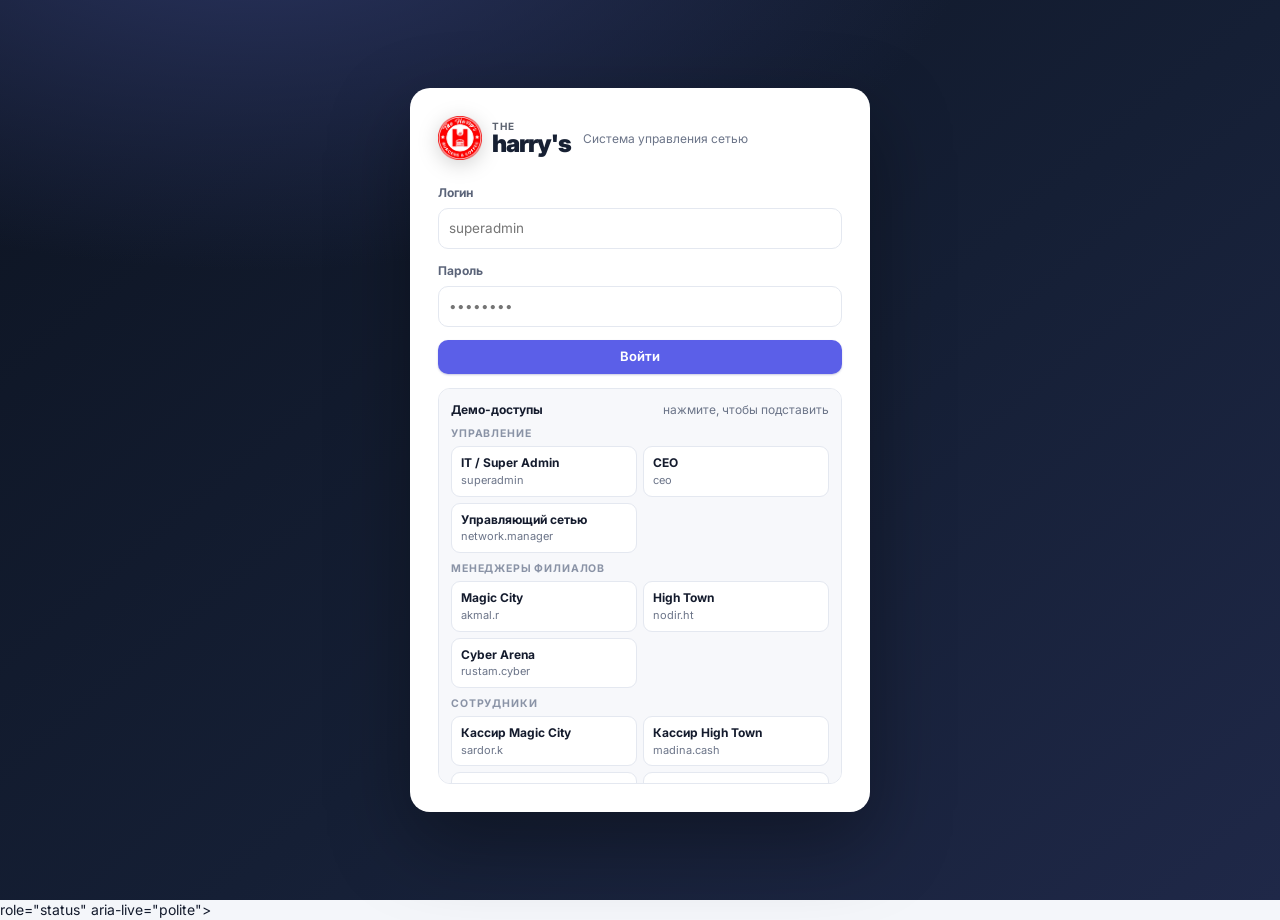
==== commit d73ade29: "Оборудование: карточки с фото, просмотр по клику, фильтр по моделям, телевизоры, ножи и инвентарь" ====
--- a/index.html
+++ b/index.html
@@ -347,6 +347,9 @@
 .sum-tile{padding:12px;border-radius:12px;background:#f6f7fb;border:1px solid var(--line)}.sum-tile small{display:block;color:var(--muted);font-weight:600}.sum-tile b{font-size:22px;display:block}.sum-tile span{font-size:11.5px;font-weight:700}
 .sum-tile.good b{color:var(--green)}.sum-tile.bad b,.sum-tile.bad span{color:var(--red)}.sum-tile.info b,.sum-tile.info span{color:var(--info)}
 
+/* Оборудование */
+.eq-life{display:flex;align-items:center;gap:8px;min-width:150px}.eq-life-bar{flex:1;height:8px;border-radius:99px;background:#eef1f6;overflow:hidden;min-width:60px}.eq-life-bar i{display:block;height:100%;border-radius:99px;background:#2f9e6e}.eq-life-bar.warn i{background:#e5a020}.eq-life-bar.bad i{background:#e5484d}.eq-life b{font-size:12px;white-space:nowrap}
+.equipment-table{min-width:0!important}.equipment-table th,.equipment-table td{white-space:normal!important;padding:9px 6px;vertical-align:middle;font-size:12.5px}.equipment-table td:first-child,.equipment-table th:first-child{padding-left:12px}.equipment-table td:first-child{min-width:150px}.equipment-table .eq-life{min-width:105px}.equipment-table .status{white-space:normal;line-height:1.25}.equipment-table td.nowrap{white-space:nowrap!important}.equipment-table .row-actions{white-space:normal!important;min-width:92px}.equipment-table .row-actions .btn{margin:2px 0;width:100%;justify-content:center}
 /* Reports */
 .report-grid{grid-template-columns:repeat(auto-fill,minmax(280px,1fr))}
 .report-card{padding:16px;display:grid;grid-template-columns:auto 1fr;gap:4px 12px;align-items:start}
@@ -456,6 +459,46 @@
 }
 /* Reduced motion */
 @media(prefers-reduced-motion:reduce){*,*::before,*::after{animation-duration:1ms!important;animation-iteration-count:1!important;transition-duration:1ms!important;scroll-behavior:auto!important}}
+
+/* Оборудование: фото, карточки, просмотр */
+.view-toggle{display:inline-flex;border:1px solid var(--line-strong);border-radius:10px;overflow:hidden;background:#fff}
+.vt-btn{border:0;background:#fff;padding:9px 12px;font-weight:650;font-size:12.5px;color:#5b6479;transition:background var(--t-fast),color var(--t-fast)}
+.vt-btn+.vt-btn{border-left:1px solid var(--line-strong)}.vt-btn.active{background:var(--accent-soft);color:var(--accent)}
+.eq-grid{display:grid;grid-template-columns:repeat(auto-fill,minmax(230px,1fr));gap:14px}
+.eq-card{background:#fff;border:1px solid var(--line);border-radius:14px;overflow:hidden;cursor:pointer;box-shadow:var(--shadow);transition:transform var(--t) var(--ease),box-shadow var(--t) var(--ease),border-color var(--t)}
+.eq-card:hover{transform:translateY(-2px);box-shadow:var(--shadow-lg);border-color:var(--line-strong)}
+.eq-card:focus-visible{outline:none;box-shadow:0 0 0 3px rgba(91,95,232,.3)}
+.eq-card.attention{border-color:#f3c9a0}.eq-card.written-off{opacity:.6}
+.eq-card-photo{position:relative;aspect-ratio:4/3;background:#f4f6fa}
+.eq-card-photo .eq-thumb{width:100%;height:100%;border-radius:0}
+.eq-card-status{position:absolute;left:10px;top:10px}.eq-card-status .status{box-shadow:0 1px 3px rgba(0,0,0,.12)}
+.eq-photo-count{position:absolute;right:10px;top:10px;background:rgba(20,27,45,.72);color:#fff;font-size:11px;font-weight:700;padding:3px 8px;border-radius:999px}
+.eq-card-body{padding:12px 14px 14px;display:grid;gap:4px}.eq-card-body>b{font-size:14px;line-height:1.3}
+.eq-card-money{display:grid;grid-template-columns:1fr 1fr;gap:8px;margin:8px 0 4px;padding:8px 10px;background:#f7f8fb;border-radius:10px}
+.eq-card-money small{display:block;font-size:10.5px;color:var(--muted);font-weight:600}.eq-card-money b{color:var(--green)}
+.eq-thumb{display:block;overflow:hidden;border-radius:10px;background:#f4f6fa;flex:none}
+.eq-thumb img,.eq-thumb .eq-art{width:100%;height:100%;object-fit:cover;display:block}
+.eq-thumb.sm{width:40px;height:40px;border-radius:9px}
+.eq-name-cell{display:flex;align-items:center;gap:10px}
+.eq-row{cursor:pointer}.eq-row:hover td{background:#f8f9ff}
+.eq-view{display:grid;grid-template-columns:minmax(0,1fr) minmax(0,1.1fr);gap:20px}
+.eq-view-main{aspect-ratio:4/3;border-radius:14px;overflow:hidden;background:#f4f6fa;border:1px solid var(--line)}
+.eq-view-main img,.eq-view-main .eq-art{width:100%;height:100%;object-fit:contain;display:block}
+.eq-view-thumbs{display:flex;gap:8px;margin-top:8px}
+.eq-view-thumb{width:64px;height:48px;border-radius:8px;overflow:hidden;border:2px solid transparent;padding:0;background:#f4f6fa}
+.eq-view-thumb.active{border-color:var(--accent)}.eq-view-thumb img{width:100%;height:100%;object-fit:cover}
+.eq-view-info{display:grid;gap:12px;align-content:start}
+.eq-view-status{display:flex;gap:6px;flex-wrap:wrap}
+.eq-view-money{display:grid;grid-template-columns:repeat(3,minmax(0,1fr));gap:8px}
+.eq-view-money>div{padding:10px 12px;border:1px solid var(--line);border-radius:12px;background:#fafbfd}
+.eq-view-money small{display:block;font-size:11px;color:var(--muted);font-weight:600;margin-bottom:3px}.eq-view-money b{font-size:14px}
+.eq-photo-edit{display:flex;gap:8px;flex-wrap:wrap;margin-bottom:8px}
+.eq-photo-chip{position:relative;width:84px;height:64px;border-radius:10px;overflow:hidden;border:1px solid var(--line)}
+.eq-photo-chip img{width:100%;height:100%;object-fit:cover}
+.eq-photo-chip button{position:absolute;top:3px;right:3px;width:22px;height:22px;border-radius:50%;border:0;background:rgba(20,27,45,.75);color:#fff;font-size:11px;line-height:22px;padding:0}
+@media(max-width:760px){.eq-view{grid-template-columns:1fr}.eq-view-money{grid-template-columns:1fr 1fr}.eq-grid{grid-template-columns:repeat(2,minmax(0,1fr));gap:10px}.eq-card-body{padding:10px}.eq-card-money{grid-template-columns:1fr}.view-toggle{width:100%}.vt-btn{flex:1}}
+@media(max-width:380px){.eq-grid{grid-template-columns:1fr}}
+.eq-card-photo{aspect-ratio:16/10}.eq-card-photo .eq-art{padding:16px 0}.eq-view-main .eq-art{padding:40px 0}
 
 .hl-img{display:block;flex:none;width:32px;height:32px;background:url("[data-uri]